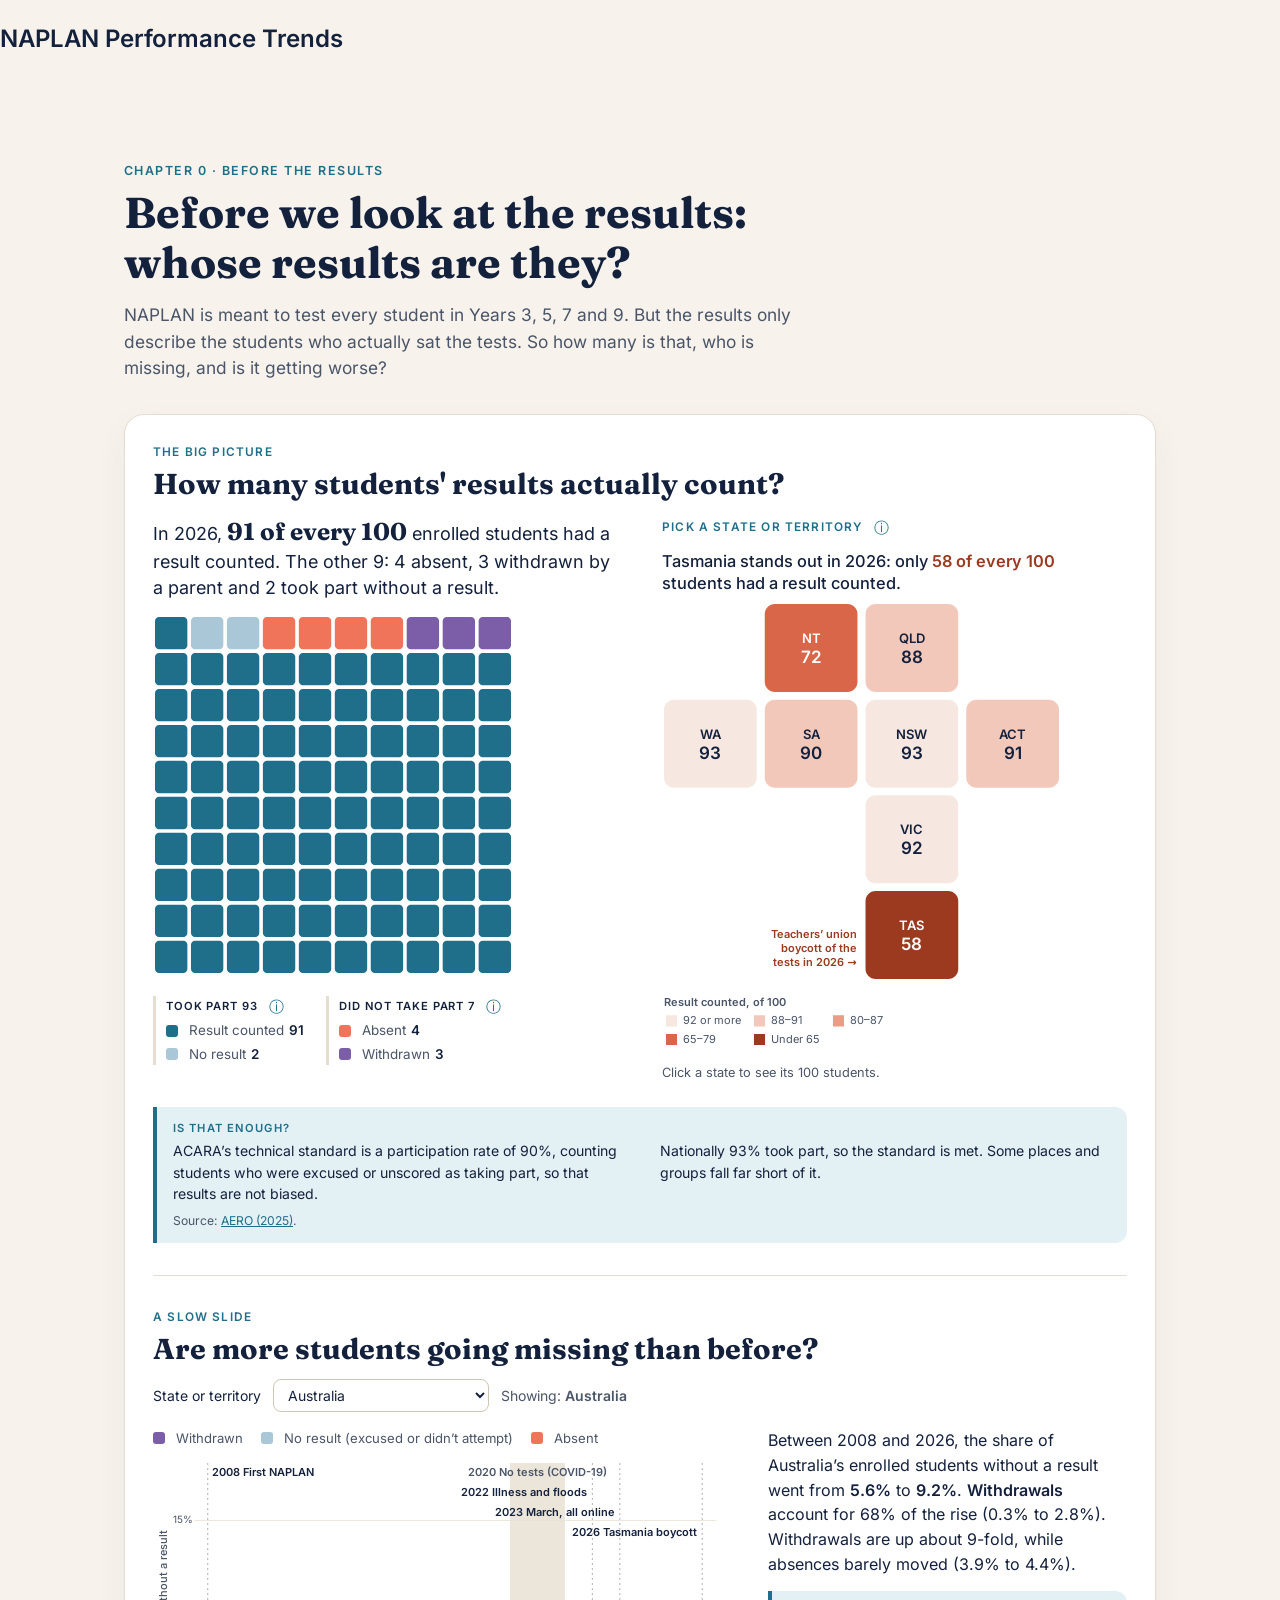
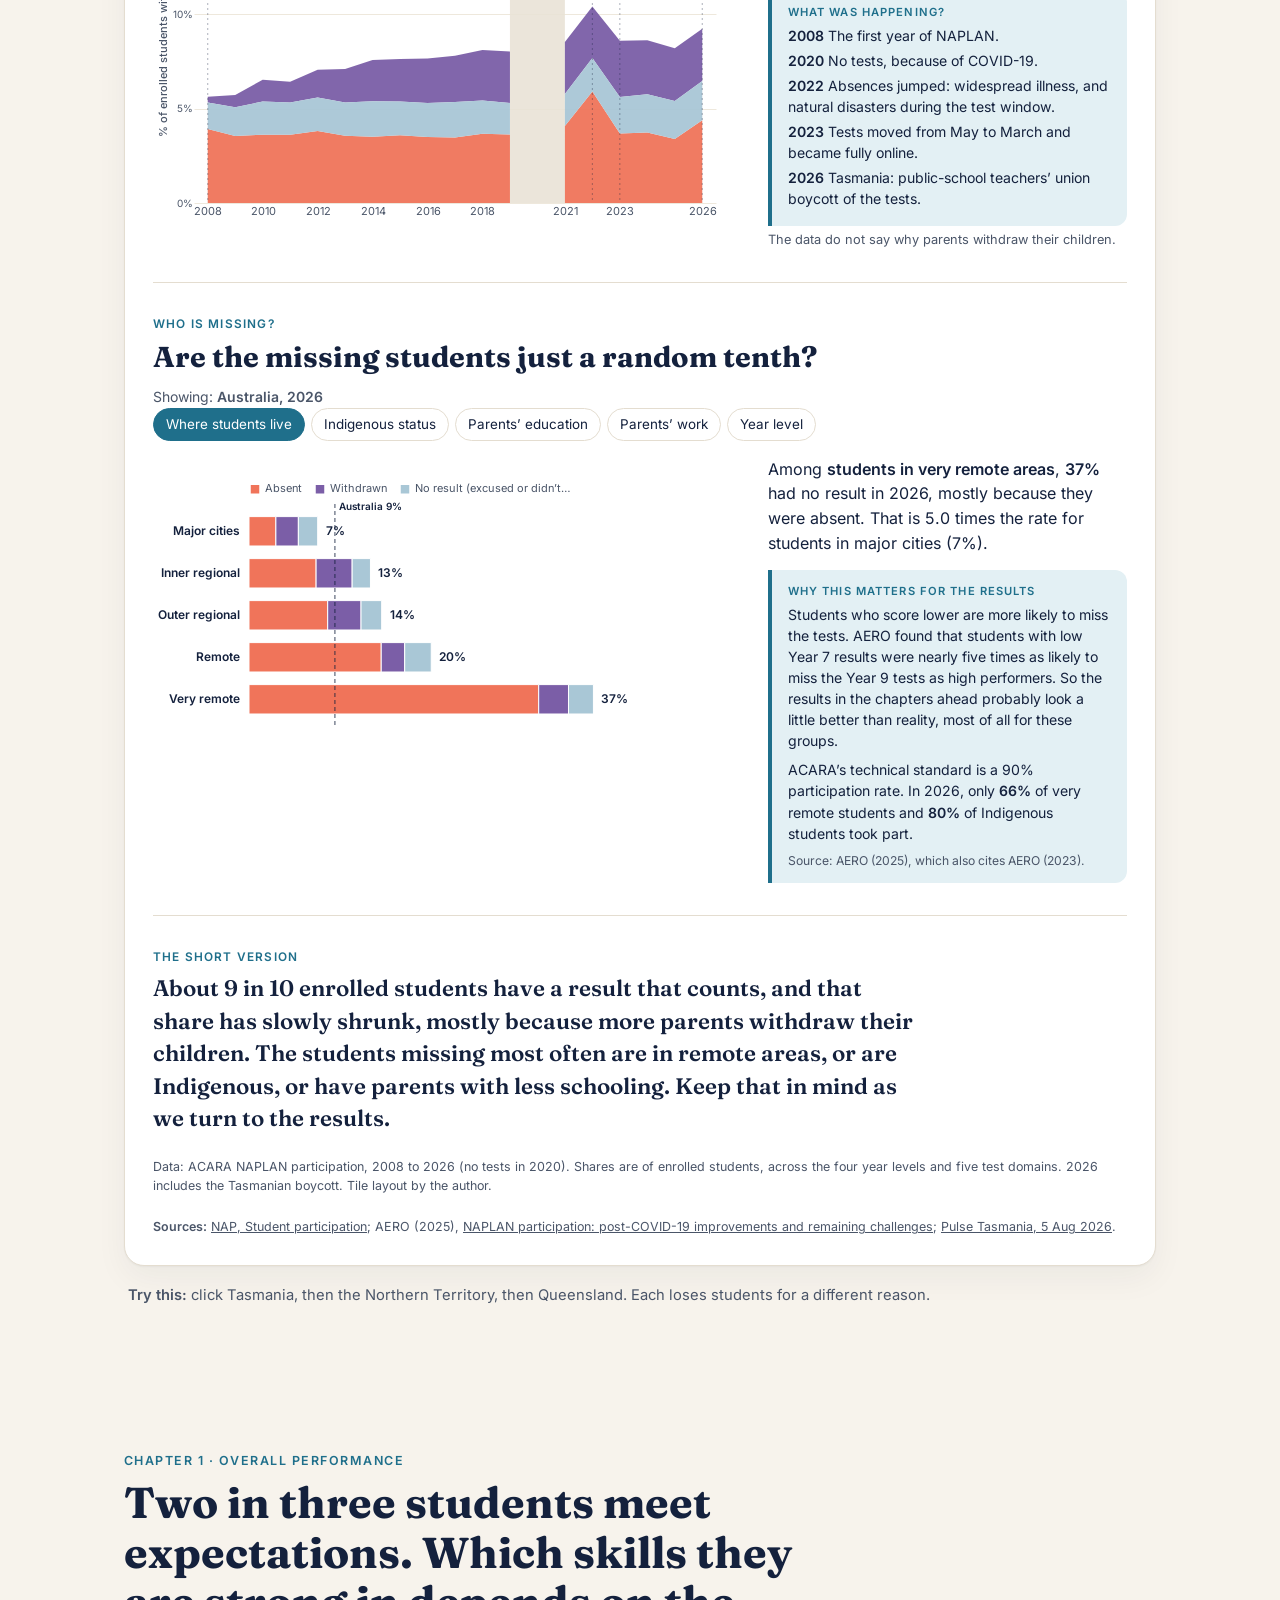
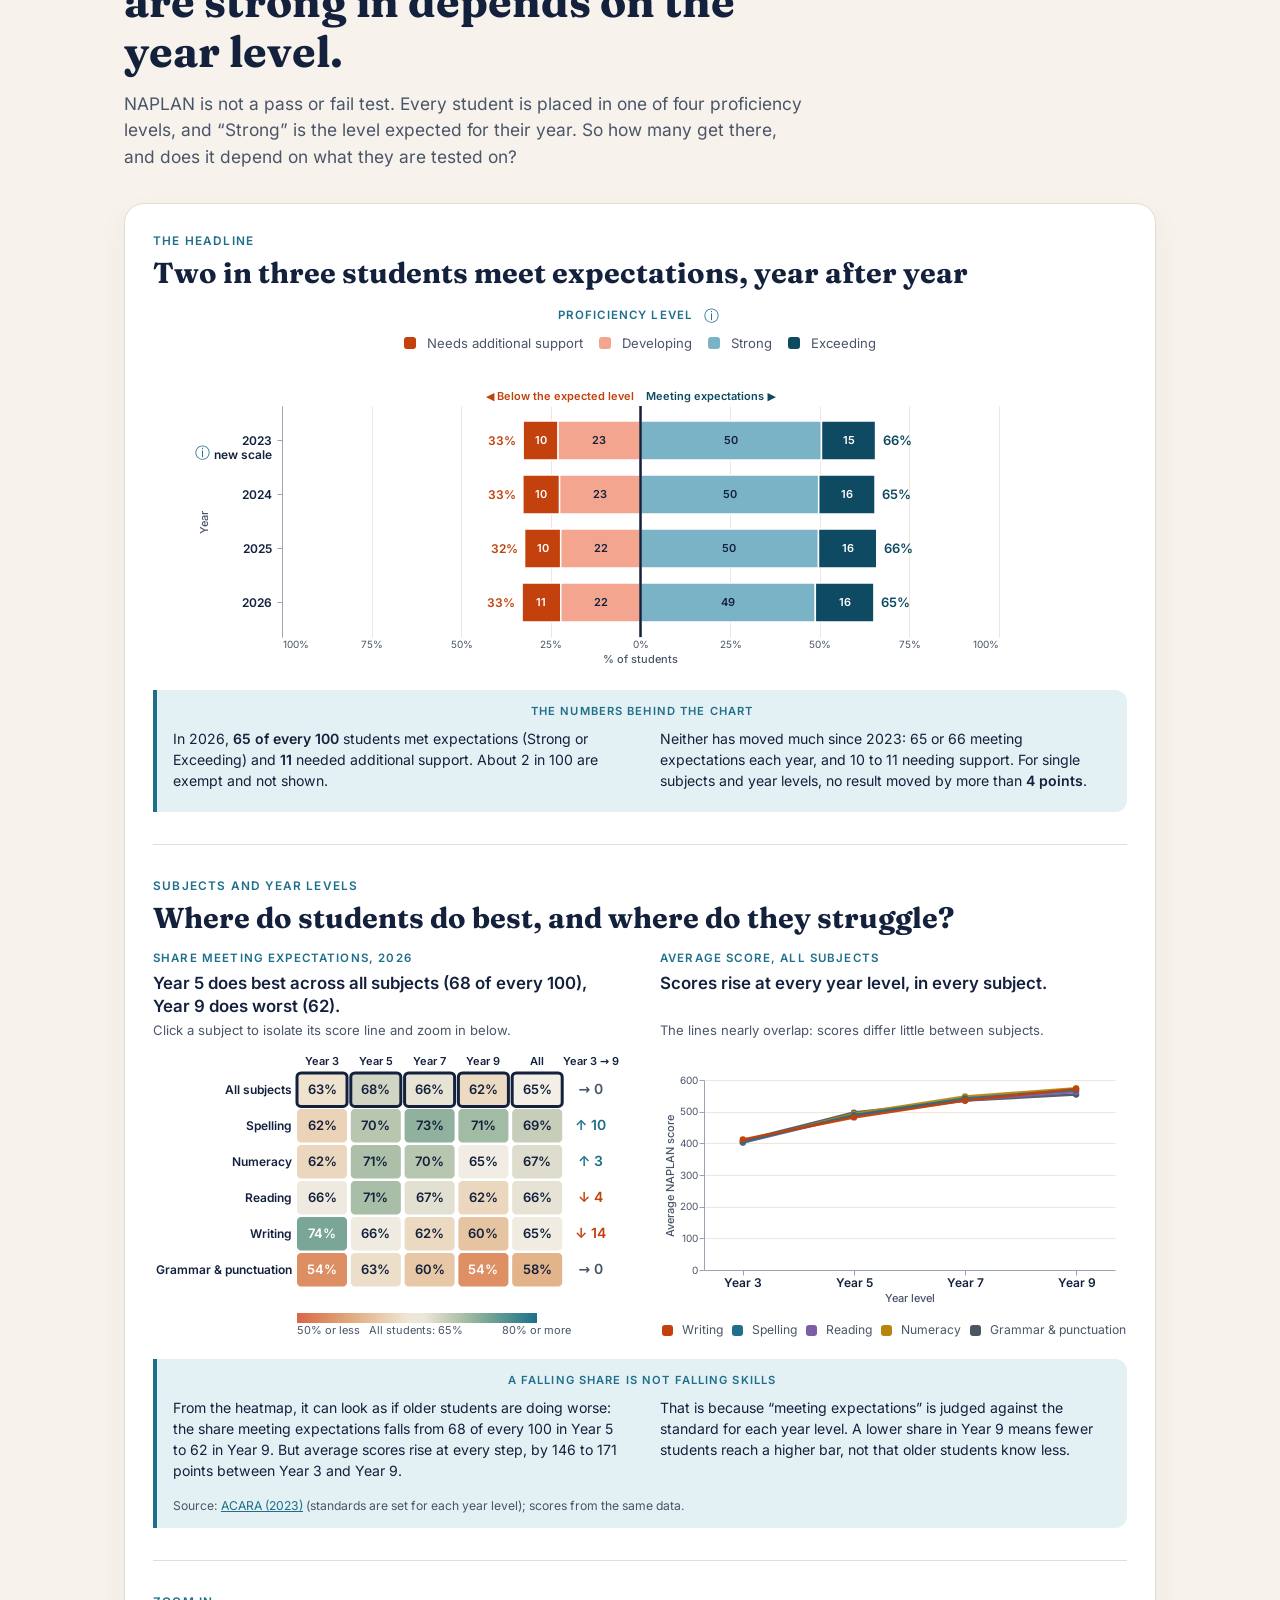
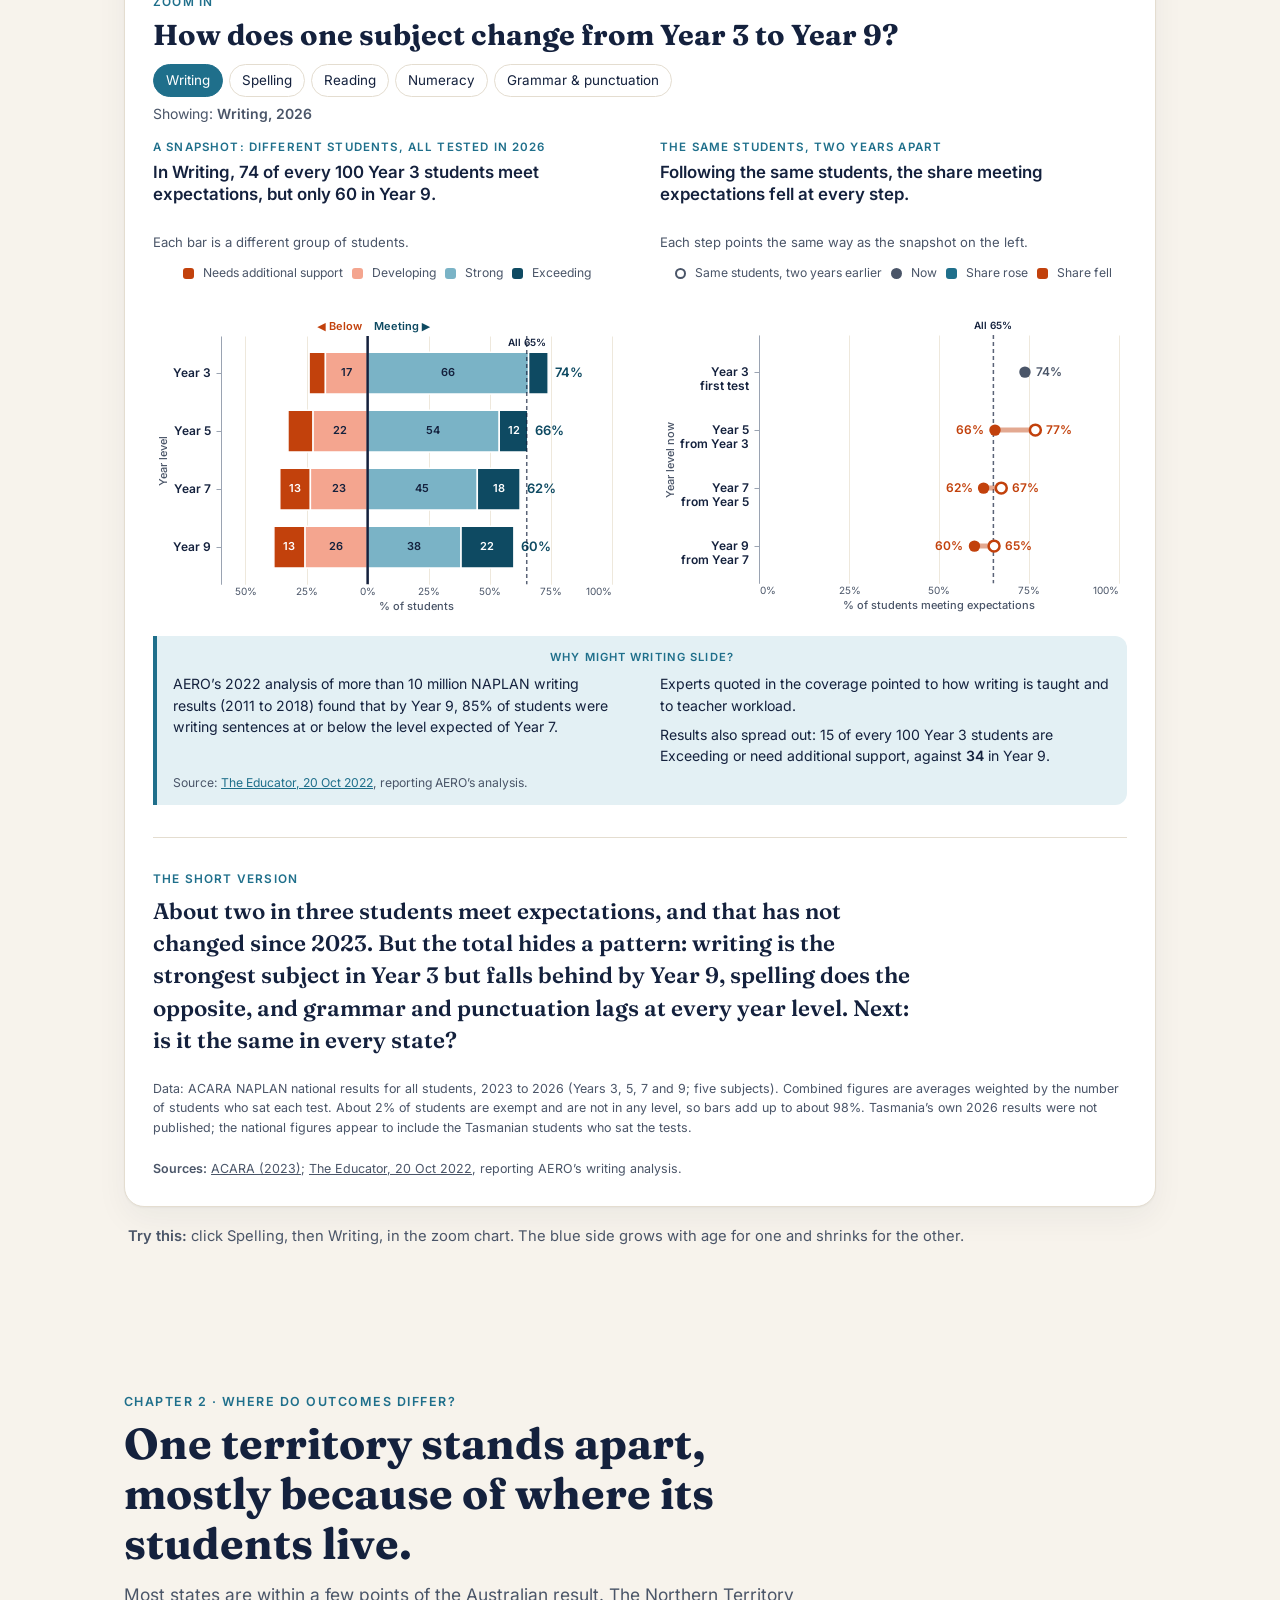
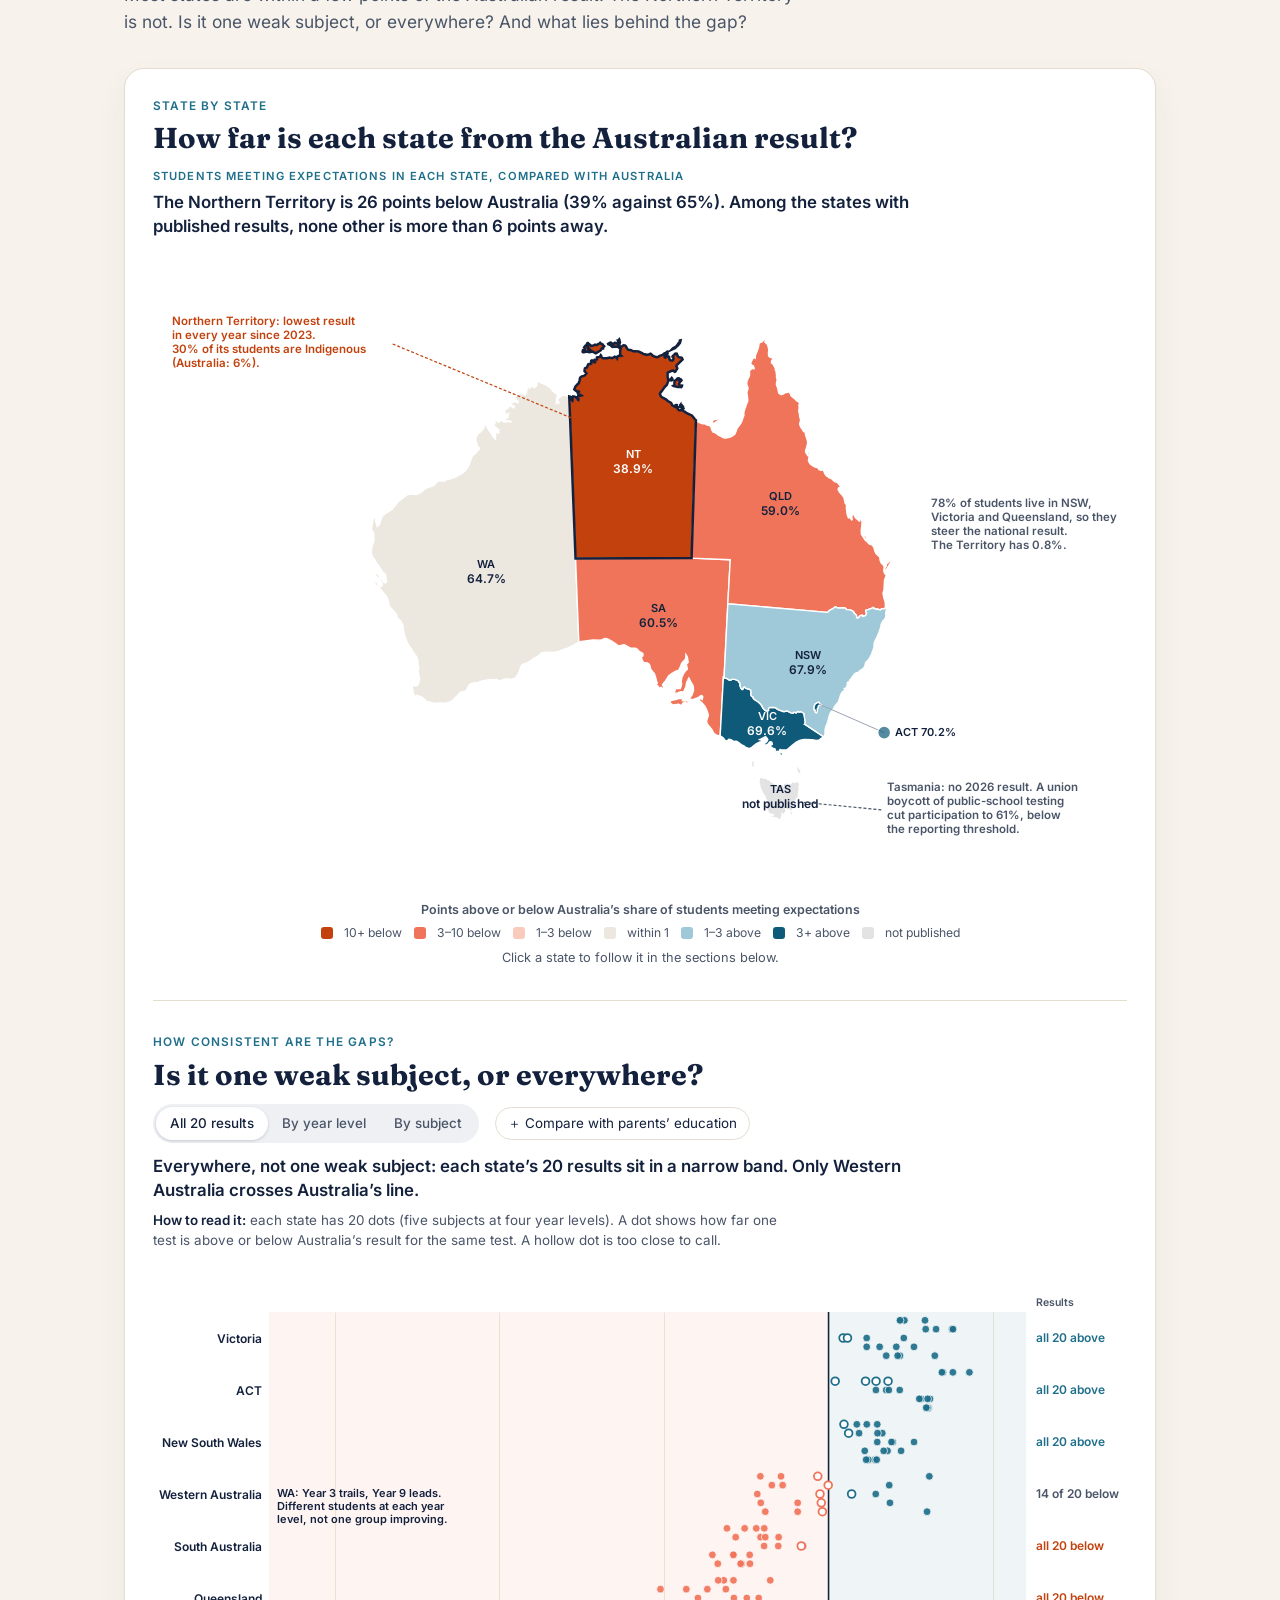
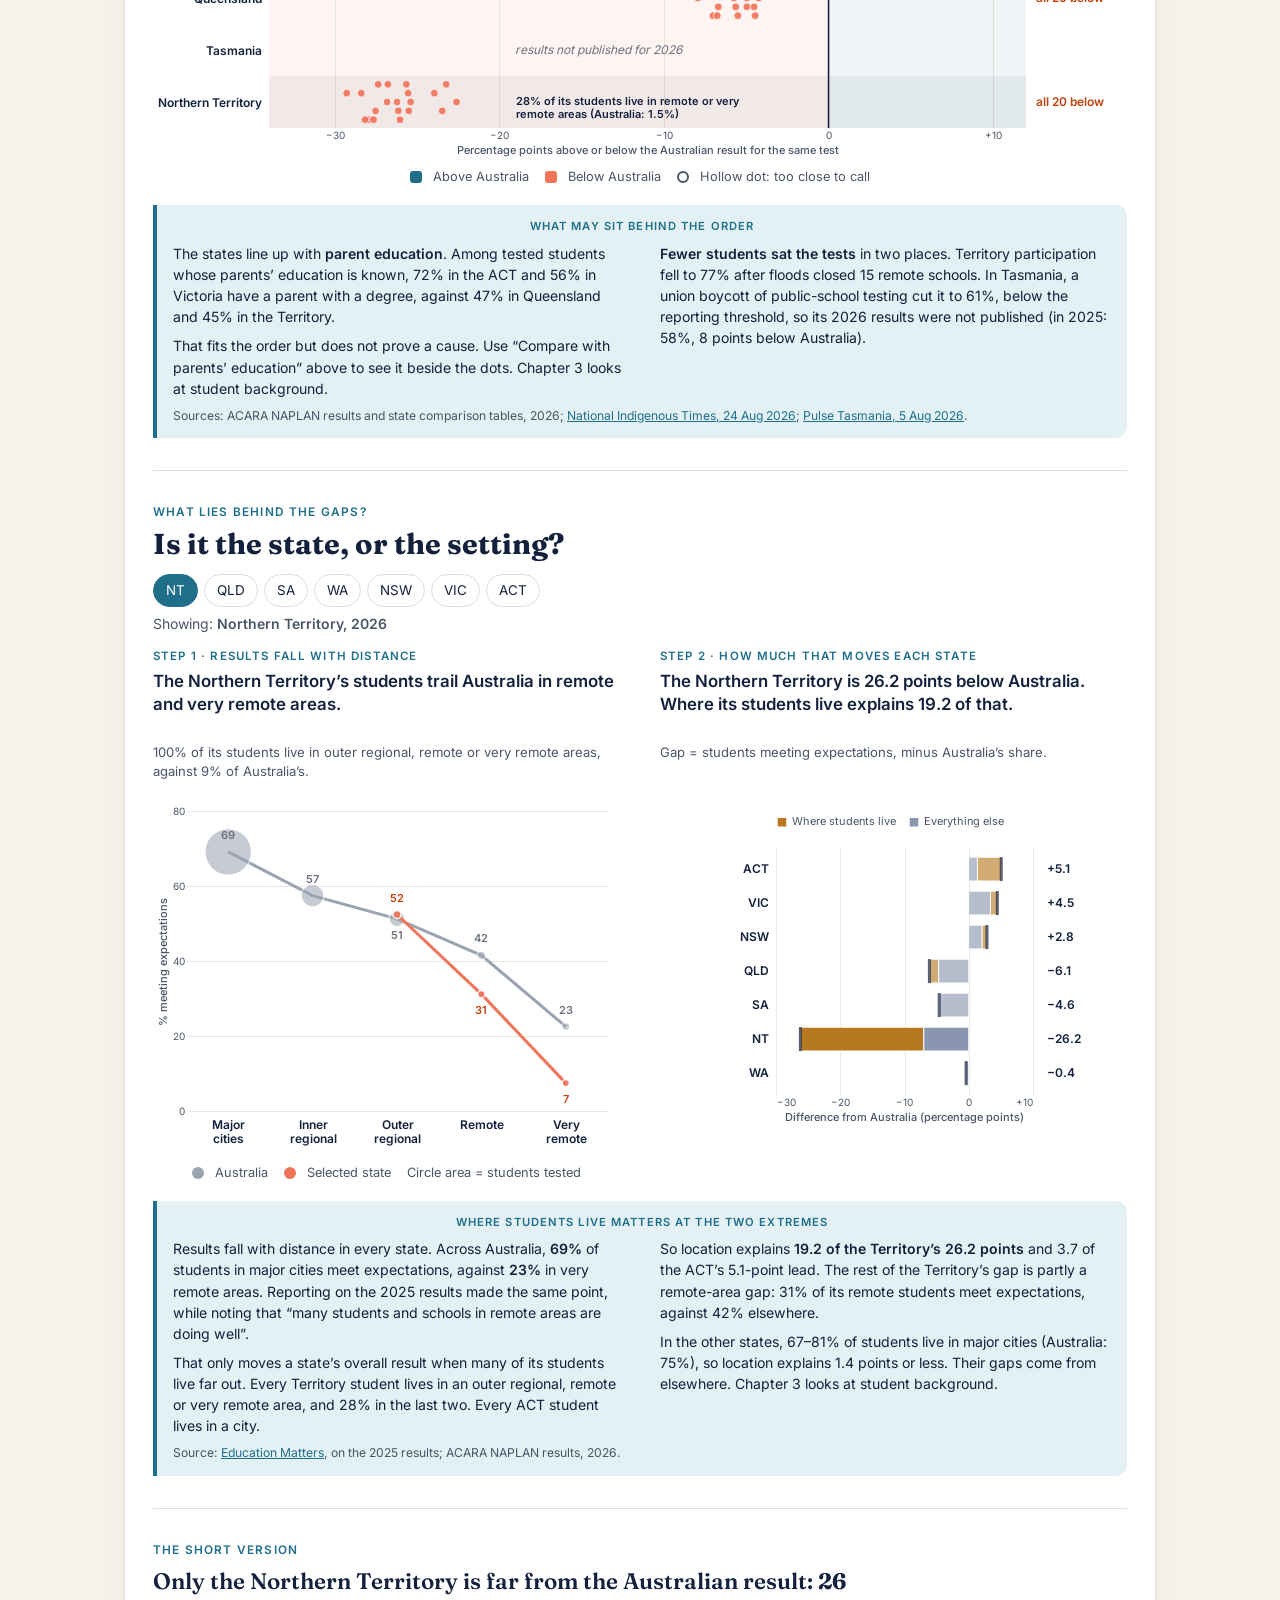
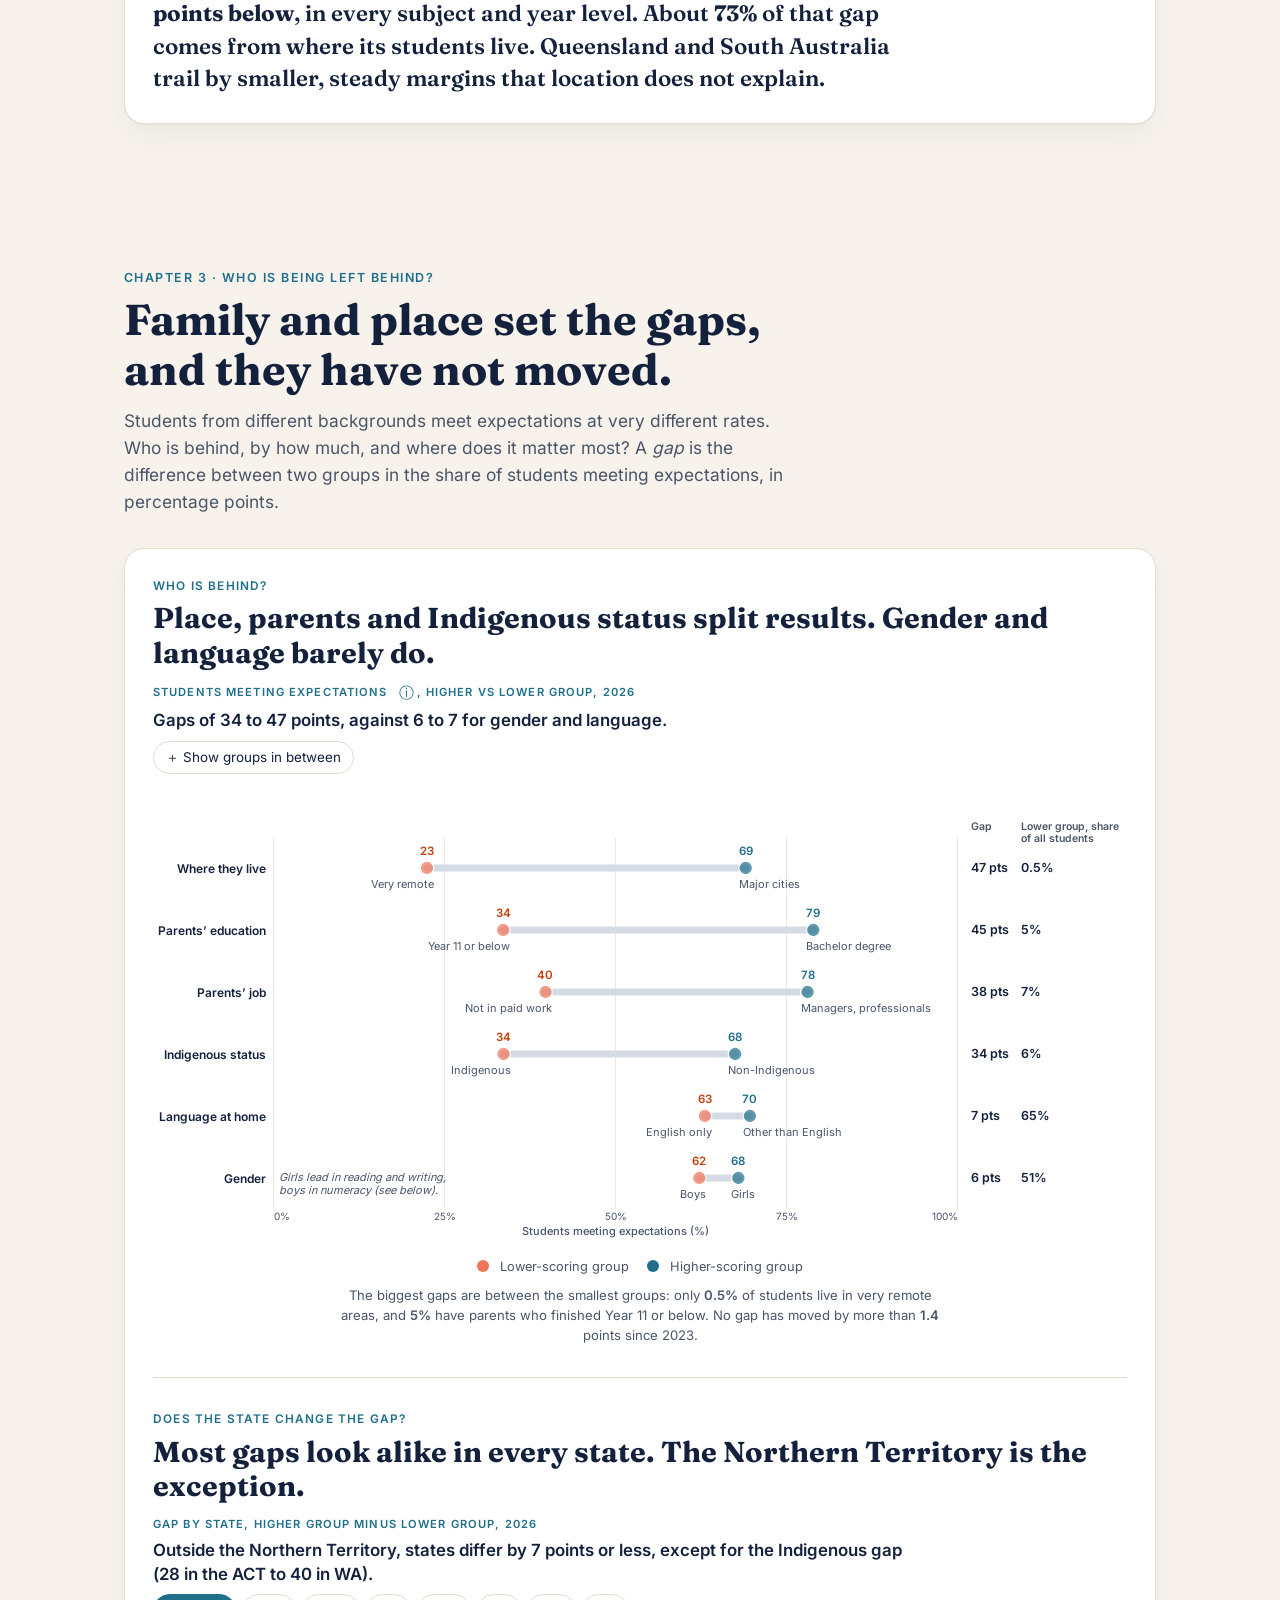
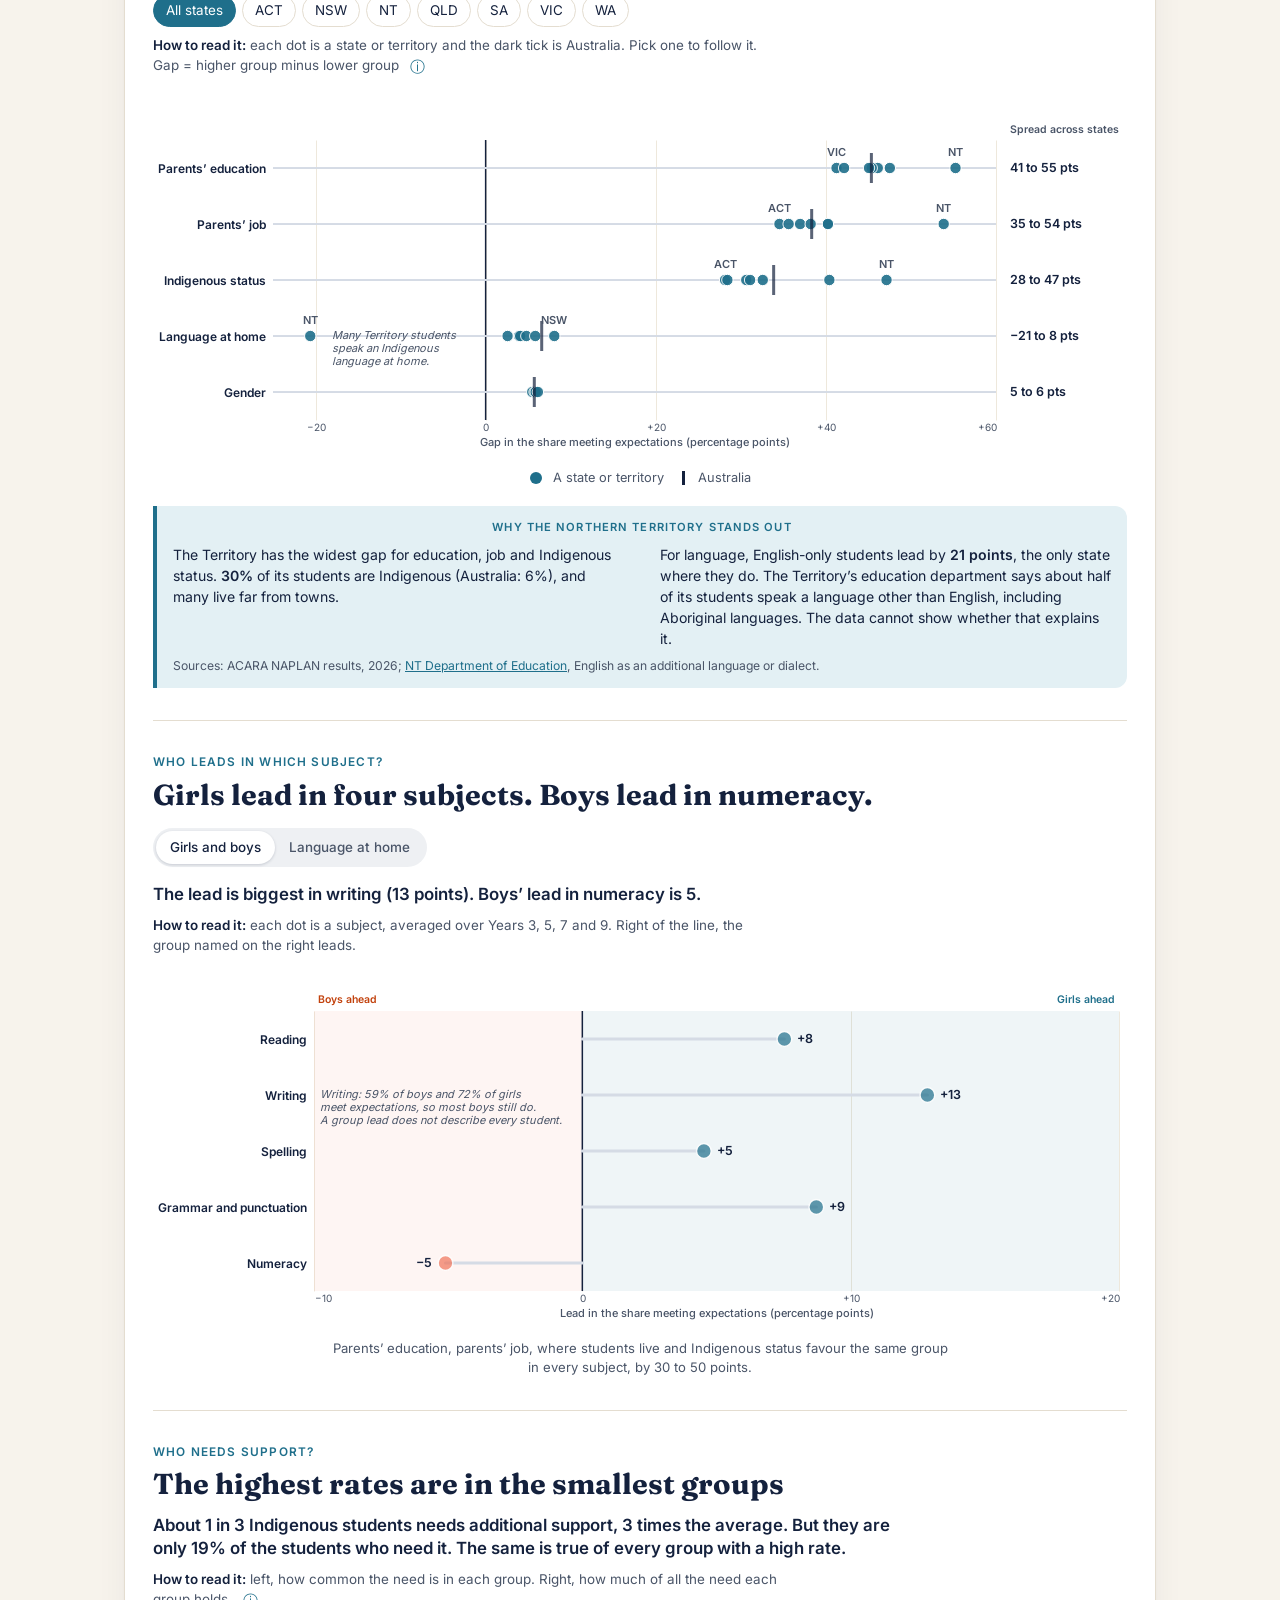
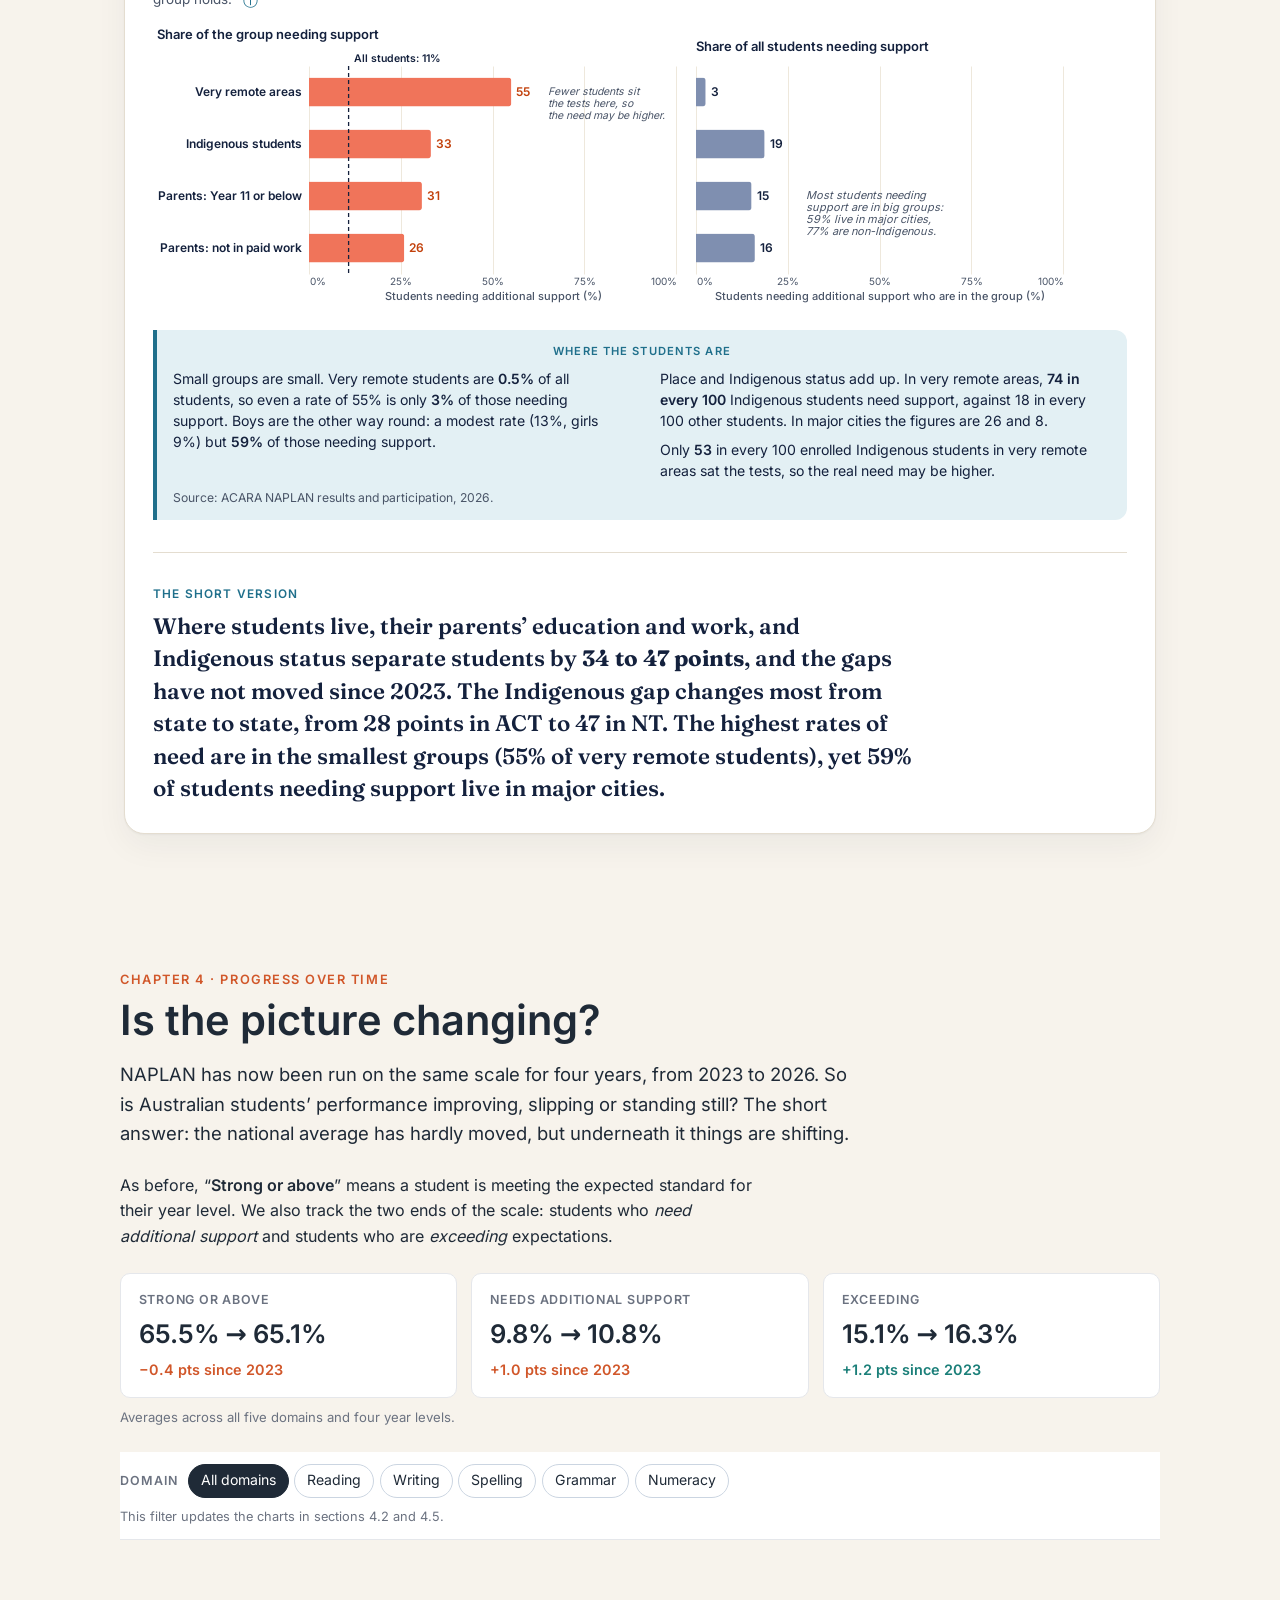
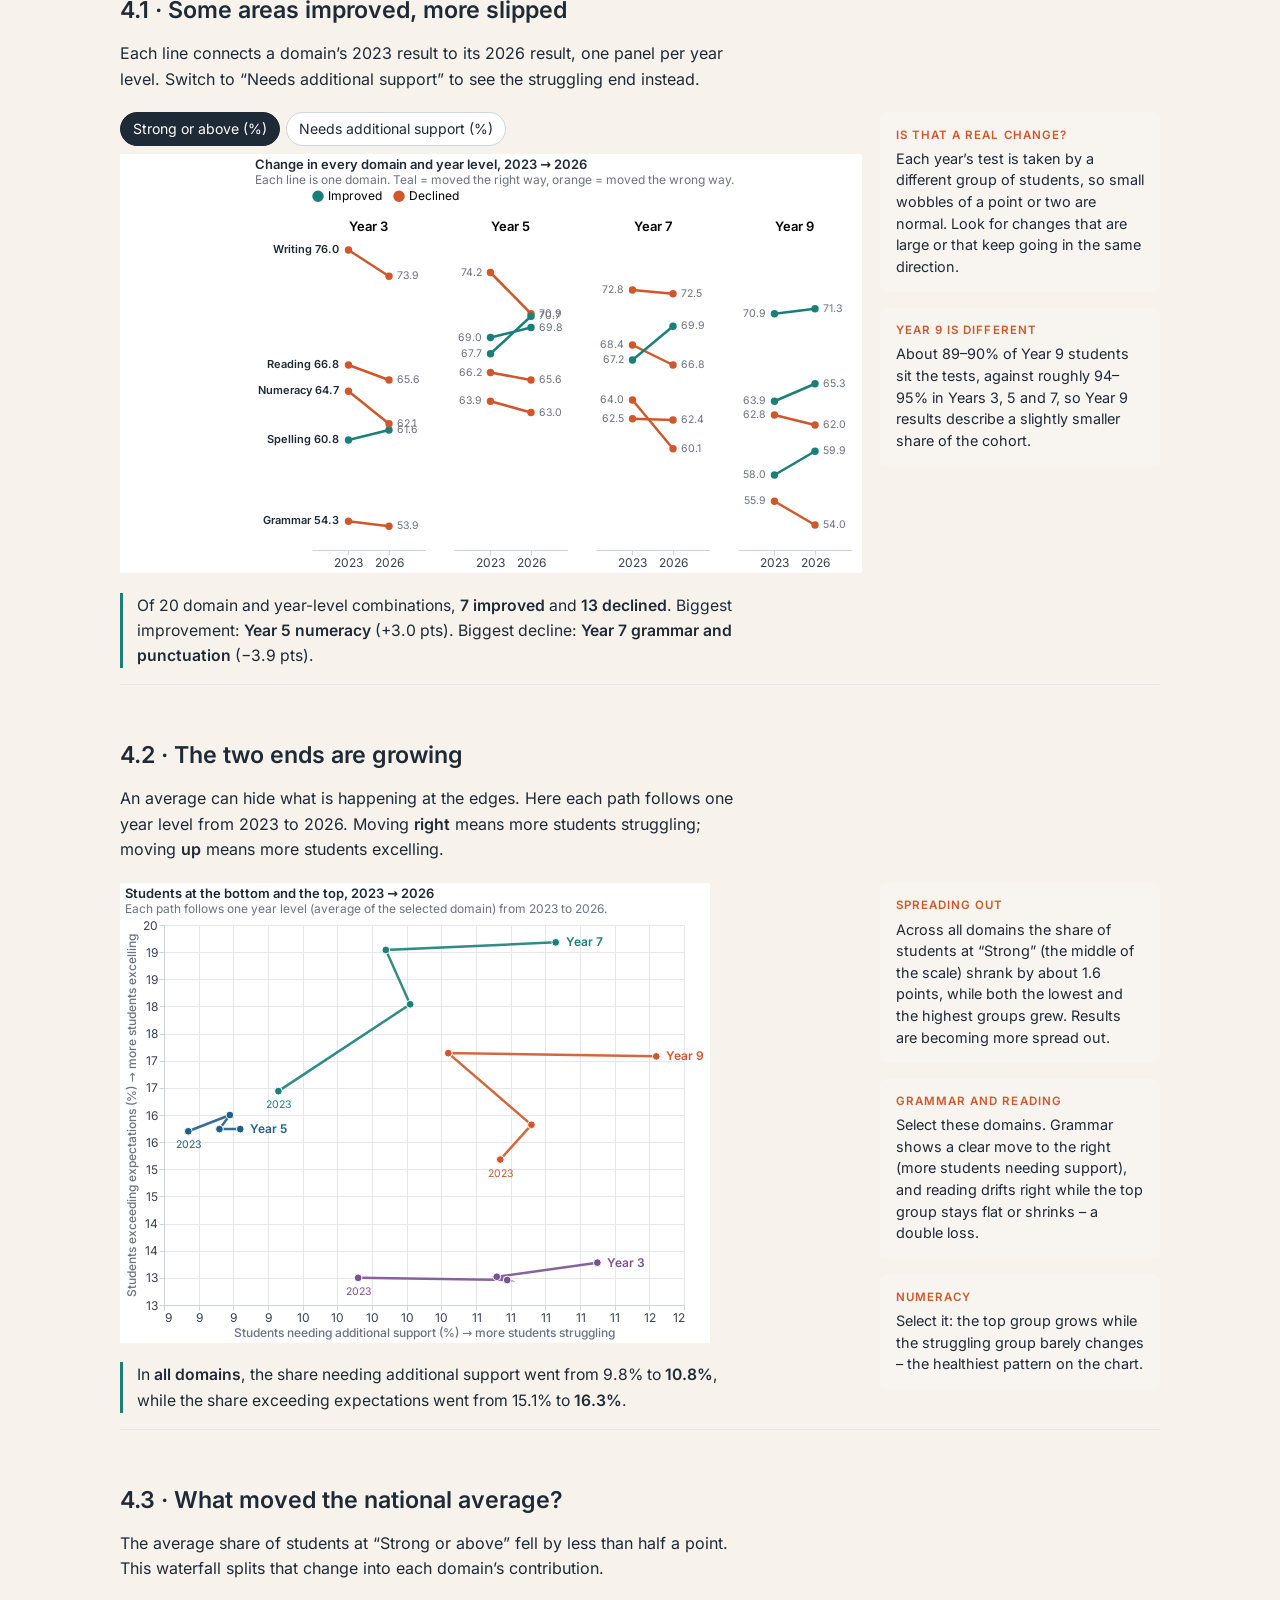
==== index.html @ f6cc7ad6 "Redesign chapter 3" ====
<!DOCTYPE html>
<html lang="en">
<head>
  <meta charset="UTF-8" />
  <meta name="viewport" content="width=device-width, initial-scale=1" />
  <title>NAPLAN Performance Trends · Australia</title>

  <!-- Global styles, then one stylesheet per chapter -->
  <link rel="stylesheet" href="css/fonts.css" />
  <link rel="stylesheet" href="css/global.css" />
  <link rel="stylesheet" href="css/components.css" />
  <link rel="stylesheet" href="chapter-0/css/chapter-0.css" />
  <link rel="stylesheet" href="chapter-1/css/chapter-1.css" />
  <link rel="stylesheet" href="chapter-2/css/chapter-2.css" />
  <link rel="stylesheet" href="chapter-3/css/chapter-3.css" />
  <link rel="stylesheet" href="chapter-4/css/chapter4.css" />
</head>
<body>
  <section id="title" class="title">
    <header class="title chapter-head">
      <h1>NAPLAN Performance Trends</h1>
    </header>
  </section>

  <!-- ============ CHAPTER 0 · BEFORE THE RESULTS ============ -->
  <section id="chapter-0" class="chapter">
    <header class="chapter-head">
      <p class="eyebrow">Chapter 0 · Before the results</p>
      <h2>Before we look at the results: whose results are they?</h2>
      <p class="lede">
        NAPLAN is meant to test every student in Years 3, 5, 7 and 9. But the results only describe the students who actually sat the tests.
        So how many is that, who is missing, and is it getting worse?
      </p>
    </header>

    <div class="card" id="c0-card">

      <!-- Scene A: the big picture + pick a state -->
      <div class="scene">
        <p class="eyebrow-sm">The big picture</p>
        <h3>How many students' results actually count?</h3>
        <div class="c0-grid">
          <div class="c0-left">
            <p class="c0-caption" id="c0-caption"></p>
            <div class="waffle-box"><div id="c0-waffle" role="img" aria-label="Waffle chart: what happened to 100 enrolled students"></div></div>
            <div class="hier" aria-label="Key to the waffle chart">
              <div class="hier-group">
                <span class="hier-title">Took part <b id="h-took"></b> <span class="tip"><button type="button" class="info" aria-expanded="false" aria-controls="tip-took" aria-label="What counts as taking part?">ⓘ</button><span class="tip-pop" role="tooltip" id="tip-took" hidden><b>Took part</b> includes students who got a result counted, plus students who sat the test but have no result: excused (for a significant disability, or newly arrived with limited English) or did not attempt enough to be scored. ACARA counts these students as taking part.</span></span></span>
                <span class="lg"><i class="lg-sq" style="background:#1f6f8b"></i>Result counted <b id="h-assessed"></b></span>
                <span class="lg"><i class="lg-sq" style="background:#a9c7d6"></i>No result <b id="h-nores"></b></span>
              </div>
              <div class="hier-group">
                <span class="hier-title">Did not take part <b id="h-missed"></b> <span class="tip"><button type="button" class="info" aria-expanded="false" aria-controls="tip-missed" aria-label="What does did not take part mean?">ⓘ</button><span class="tip-pop" role="tooltip" id="tip-missed" hidden><b>Absent:</b> not at school for the test. <b>Withdrawn:</b> a parent or carer pulled the student out, for example for religious beliefs or objections to testing.</span></span></span>
                <span class="lg"><i class="lg-sq" style="background:#f0745a"></i>Absent <b id="h-absent"></b></span>
                <span class="lg"><i class="lg-sq" style="background:#7b5ea7"></i>Withdrawn <b id="h-withdrawn"></b></span>
              </div>
            </div>
          </div>

          <div class="c0-right">
            <div class="pick-head">
              <p class="eyebrow-sm">Pick a state or territory <span class="tip"><button type="button" class="info" aria-expanded="false" aria-controls="tip-tiles" aria-label="How to read the tile map">ⓘ</button><span class="tip-pop" role="tooltip" id="tip-tiles" hidden>Each tile is one state or territory, drawn the same size and placed roughly where it sits on the map, so small places are as easy to pick as big ones. The number is how many of every 100 enrolled students had a result counted. Darker = fewer.</span></span></p>
              <button id="c0-reset" class="clear-btn" type="button" hidden>✕ Back to Australia</button>
            </div>
            <p class="map-title" id="c0-tile-title"></p>
            <div class="tile-box"><div id="c0-tiles" role="img" aria-label="Tile map: share of students without a result in each state and territory"></div></div>
            <p class="map-note tile-note">Click a state to see its 100 students.</p>
          </div>
        </div>
        <div class="context wide-note" id="c0-state-note"></div>
      </div>

      <!-- Scene B: over time -->
      <div class="section-divider"></div>
      <div class="scene">
        <div class="scene-head">
          <p class="eyebrow-sm">A slow slide</p>
          <h3>Are more students going missing than before?</h3>
          <div class="state-pick">
            <label for="c0-state-select">State or territory</label>
            <select id="c0-state-select"></select>
            <span class="showing" aria-live="polite">Showing: <strong id="c0-showing">Australia</strong></span>
          </div>
        </div>
        <div class="c0-grid c0-grid-wide">
          <div>
            <div class="div-legend">
              <span class="lg"><i class="lg-sq" style="background:#7b5ea7"></i>Withdrawn</span>
              <span class="lg"><i class="lg-sq" style="background:#a9c7d6"></i>No result (excused or didn’t attempt)</span>
              <span class="lg"><i class="lg-sq" style="background:#f0745a"></i>Absent</span>
              <span class="lg" id="c0-dash-key" hidden><i class="lg-dash"></i>Australia</span>
            </div>
            <div class="chart-wrap"><div id="c0-trend" role="img" aria-label="Stacked area chart of the share of students without a result, by reason, 2008 to 2026"></div></div>
          </div>
          <div>
            <p class="map-insight" id="c0-trend-insight"></p>
            <div class="context"><span class="ctx-label">What was happening?</span>
              <ul class="events">
                <li><b>2008</b> The first year of NAPLAN.</li>
                <li><b>2020</b> No tests, because of COVID-19.</li>
                <li><b>2022</b> Absences jumped: widespread illness, and natural disasters during the test window.</li>
                <li><b>2023</b> Tests moved from May to March and became fully online.</li>
                <li><b>2026</b> Tasmania: public-school teachers’ union boycott of the tests.</li>
              </ul></div>
            <p class="map-note">The data do not say why parents withdraw their children.</p>
          </div>
        </div>
      </div>

      <!-- Scene C: who is missing -->
      <div class="section-divider"></div>
      <div class="scene">
        <div class="scene-head">
          <p class="eyebrow-sm">Who is missing?</p>
          <h3>Are the missing students just a random tenth?</h3>
          <p class="showing">Showing: <strong>Australia, 2026</strong></p>
          <div class="chips" id="c0-attr-chips" role="group" aria-label="Choose how to group students"></div>
        </div>
        <div class="c0-grid c0-grid-wide">
          <div class="chart-wrap"><div id="c0-groups" role="img" aria-label="Bars of the share of students without a result, by group"></div></div>
          <div>
            <p class="map-insight" id="c0-groups-insight"></p>
            <div class="context"><span class="ctx-label">Why this matters for the results</span>
              <p>Students who score lower are more likely to miss the tests. AERO found that students with low Year 7 results were nearly five times as likely to miss the Year 9 tests as high performers. So the results in the chapters ahead probably look a little better than reality, most of all for these groups.</p>
              <p id="c0-std"></p>
              <span class="ctx-source">Source: AERO (2025), which also cites AERO (2023).</span></div>
          </div>
        </div>
      </div>

      <div class="section-divider"></div>
      <div class="takeaway">
        <p class="eyebrow-sm">The short version</p>
        <p>About 9 in 10 enrolled students have a result that counts, and that share has slowly shrunk, mostly because more parents withdraw their children. The students missing most often are in remote areas, or are Indigenous, or have parents with less schooling. Keep that in mind as we turn to the results.</p>
      </div>
      <p class="footnote">Data: ACARA NAPLAN participation, 2008 to 2026 (no tests in 2020). Shares are of enrolled students, across the four year levels and five test domains. 2026 includes the Tasmanian boycott. Tile layout by the author.</p>
      <p class="footnote sources"><b>Sources:</b> <a href="https://nap.edu.au/naplan/for-schools/student-participation">NAP, Student participation</a>; AERO (2025), <a href="https://www.edresearch.edu.au/research/analytical-insights-papers/naplan-participation-post-covid-19-improvements-and-remaining-challenges">NAPLAN participation: post-COVID-19 improvements and remaining challenges</a>; <a href="https://pulsetasmania.com.au/news/tasmania-has-no-naplan-results-after-unions-test-boycott/">Pulse Tasmania, 5 Aug 2026</a>.</p>
    </div>

    <p class="hint"><strong>Try this:</strong> click Tasmania, then the Northern Territory, then Queensland. Each loses students for a different reason.</p>
  </section>

  <!-- ============ CHAPTER 1 · OVERALL PERFORMANCE ============ -->
  <section id="chapter-1" class="chapter">
    <header class="chapter-head">
      <p class="eyebrow">Chapter 1 · Overall performance</p>
      <h2>Two in three students meet expectations. Which skills they are strong in depends on the year level.</h2>
      <p class="lede">
        NAPLAN is not a pass or fail test. Every student is placed in one of four proficiency levels, and “Strong” is the level expected for their year.
        So how many get there, and does it depend on what they are tested on?
      </p>
    </header>

    <div class="card" id="c1-card">

      <!-- Scene A: the headline -->
      <div class="scene">
        <div class="scene-head">
          <p class="eyebrow-sm">The headline</p>
          <h3>Two in three students meet expectations, year after year</h3>
        </div>
        <div class="c1-legend-block" role="group" aria-label="Proficiency levels">
          <p class="c1-legend-title">Proficiency level <span class="tip"><button type="button" class="info" aria-expanded="false" aria-controls="tip-levels" aria-label="What do the four levels mean?">ⓘ</button><span class="tip-pop" role="tooltip" id="tip-levels" hidden><b>Needs additional support:</b> at risk of not making enough progress without extra help. <b>Developing:</b> working towards the expected level. <b>Strong:</b> meeting the expected level for the year. <b>Exceeding:</b> above the expected level.</span></span></p>
          <div class="div-legend c1-legend"><span class="lg"><i class="lg-sq" style="background:#c2410c"></i>Needs additional support</span><span class="lg"><i class="lg-sq" style="background:#f4a58f"></i>Developing</span><span class="lg"><i class="lg-sq" style="background:#7ab3c6"></i>Strong</span><span class="lg"><i class="lg-sq" style="background:#0e4a62"></i>Exceeding</span></div>
        </div>
        <div class="chart-wrap c1-rel"><div id="c1-hero" role="img" aria-label="Diverging bar chart of the four proficiency levels for all students, 2023 to 2026"></div>
          <span class="tip c1-newscale" id="c1-newscale"><button type="button" class="info" aria-expanded="false" aria-controls="tip-2023" aria-label="Why does the chart start in 2023?">ⓘ</button><span class="tip-pop" role="tooltip" id="tip-2023" hidden><b>Why 2023?</b> NAPLAN introduced the four proficiency levels in 2023, with standards set by panels of expert teachers. Results from 2023 on are not directly comparable with 2008 to 2022, because the scale was reset. <a href="https://www.acara.edu.au/docs/default-source/media-releases/naplan-proficiency-standards-media-release-2023-02-10.pdf">ACARA (2023)</a></span></span></div>
        <div class="context wide-note" id="c1-numbers"></div>
      </div>

      <!-- Scene B: subjects x year levels -->
      <div class="section-divider"></div>
      <div class="scene">
        <div class="scene-head">
          <p class="eyebrow-sm">Subjects and year levels</p>
          <h3>Where do students do best, and where do they struggle?</h3>
        </div>
        <div class="c1-panels">
          <div class="c1-panel">
            <p class="c1-panel-title">Share meeting expectations, <span id="c1-year-b">2026</span></p>
            <p class="c1-panel-takeaway" id="c1-heat-title"></p>
            <p class="c1-panel-hint">Click a subject to isolate its score line and zoom in below.</p>
            <div class="chart-wrap"><div id="c1-heat" role="img" aria-label="Heatmap of the share of students meeting expectations for each subject and year level"></div></div>
          </div>
          <div class="c1-panel">
            <p class="c1-panel-title">Average score, <span id="c1-scores-label">all subjects</span></p>
            <p class="c1-panel-takeaway" id="c1-scores-title"></p>
            <p class="c1-panel-hint" id="c1-scores-hint"></p>
            <div class="chart-wrap"><div id="c1-scores" role="img" aria-label="Line chart of the average score at Years 3, 5, 7 and 9, one line per subject"></div></div>
            <div class="div-legend c1-legend c1-legend-bottom" id="c1-scores-legend" aria-label="Subjects"><span class="lg"><i class="lg-sq" style="background:#c2410c"></i>Writing</span><span class="lg"><i class="lg-sq" style="background:#1f6f8b"></i>Spelling</span><span class="lg"><i class="lg-sq" style="background:#7b5ea7"></i>Reading</span><span class="lg"><i class="lg-sq" style="background:#b8860b"></i>Numeracy</span><span class="lg"><i class="lg-sq" style="background:#4b5563"></i>Grammar &amp; punctuation</span></div>
          </div>
        </div>
        <div class="context wide-note" id="c1-scale-note"></div>
      </div>

      <!-- Scene C: zoom -->
      <div class="section-divider"></div>
      <div class="scene">
        <div class="scene-head">
          <p class="eyebrow-sm">Zoom in</p>
          <h3>How does one subject change from Year 3 to Year 9?</h3>
          <div class="chips" id="c1-chips" role="group" aria-label="Choose a subject"></div>
          <p class="showing">Showing: <strong id="c1-showing"></strong></p>
        </div>
        <div class="c1-panels c1-panels-zoom">
          <div>
            <p class="c1-panel-title">A snapshot: different students, all tested in <span id="c1-year-a">2026</span></p>
            <p class="c1-panel-takeaway" id="c1-zoom-insight"></p>
            <p class="c1-panel-hint">Each bar is a different group of students.</p>
            <div class="div-legend c1-legend c1-legend-bottom c1-legend-top" aria-label="Proficiency levels"><span class="lg"><i class="lg-sq" style="background:#c2410c"></i>Needs additional support</span><span class="lg"><i class="lg-sq" style="background:#f4a58f"></i>Developing</span><span class="lg"><i class="lg-sq" style="background:#7ab3c6"></i>Strong</span><span class="lg"><i class="lg-sq" style="background:#0e4a62"></i>Exceeding</span></div>
            <div class="chart-wrap"><div id="c1-zoom" role="img" aria-label="Diverging bar chart of the four proficiency levels for the chosen subject at Years 3, 5, 7 and 9"></div></div>
          </div>
          <div>
            <p class="c1-panel-title">The same students, two years apart</p>
            <p class="c1-panel-takeaway" id="c1-cohort-title"></p>
            <p class="c1-panel-hint" id="c1-cohort-hint"></p>
            <div class="div-legend c1-legend c1-legend-bottom c1-legend-top" aria-label="How to read the dots"><span class="lg"><i class="lg-dot lg-hollow"></i>Same students, two years earlier</span><span class="lg"><i class="lg-dot"></i>Now</span><span class="lg"><i class="lg-sq" style="background:#1f6f8b"></i>Share rose</span><span class="lg"><i class="lg-sq" style="background:#c2410c"></i>Share fell</span></div>
            <div class="chart-wrap"><div id="c1-cohort" role="img" aria-label="Dumbbell chart: share meeting expectations for the same students two years earlier and now, at Years 5, 7 and 9"></div></div>
          </div>
        </div>
        <div class="context wide-note" id="c1-zoom-note"></div>
      </div>

      <div class="section-divider"></div>
      <div class="takeaway">
        <p class="eyebrow-sm">The short version</p>
        <p>About two in three students meet expectations, and that has not changed since 2023. But the total hides a pattern: writing is the strongest subject in Year 3 but falls behind by Year 9, spelling does the opposite, and grammar and punctuation lags at every year level. Next: is it the same in every state?</p>
      </div>
      <p class="footnote">Data: ACARA NAPLAN national results for all students, 2023 to 2026 (Years 3, 5, 7 and 9; five subjects). Combined figures are averages weighted by the number of students who sat each test. About 2% of students are exempt and are not in any level, so bars add up to about 98%. Tasmania’s own 2026 results were not published; the national figures appear to include the Tasmanian students who sat the tests.</p>
      <p class="footnote sources"><b>Sources:</b> <a href="https://www.acara.edu.au/docs/default-source/media-releases/naplan-proficiency-standards-media-release-2023-02-10.pdf">ACARA (2023)</a>; <a href="https://www.theeducatoronline.com/k12/news/tackling-the-writing-slump-in-australias-schools/281237">The Educator, 20 Oct 2022</a>, reporting AERO’s writing analysis.</p>
    </div>

    <p class="hint"><strong>Try this:</strong> click Spelling, then Writing, in the zoom chart. The blue side grows with age for one and shrinks for the other.</p>
  </section>

  <!-- ============ CHAPTER 2 · GEOGRAPHIC DIFFERENCES ============ -->
  <section id="chapter-2" class="chapter">
    <header class="chapter-head">
      <p class="eyebrow">Chapter 2 · Where do outcomes differ?</p>
      <h2>One territory stands apart, mostly because of where its students live.</h2>
      <p class="lede">
        Most states are within a few points of the Australian result. The Northern Territory is not.
        Is it one weak subject, or everywhere? And what lies behind the gap?
      </p>
    </header>

    <div class="card" id="c2-card">

      <!-- Scene 1: choropleth map, full width with notes drawn on the map -->
      <div class="scene">
        <div class="scene-head">
          <p class="eyebrow-sm">State by state</p>
          <h3>How far is each state from the Australian result?</h3>
          <p class="c2-cap">Students meeting expectations in each state, compared with Australia</p>
          <p class="scene-lede" id="c2-map-insight"></p>
        </div>
        <div class="map2-box"><div id="c2-map" role="img" aria-label="Map of Australia coloured by how far each state's share of students meeting expectations is from the Australian result"></div></div>
        <p class="c2-legend-title">Points above or below Australia’s share of students meeting expectations</p>
        <div class="c2-legend c2-map-legend" aria-label="Map colours"><span class="lg"><i class="lg-sq" style="background:#c2410c"></i>10+ below</span><span class="lg"><i class="lg-sq" style="background:#f0745a"></i>3–10 below</span><span class="lg"><i class="lg-sq" style="background:#f8cbbd"></i>1–3 below</span><span class="lg"><i class="lg-sq" style="background:#ece8df"></i>within 1</span><span class="lg"><i class="lg-sq" style="background:#9fc9d8"></i>1–3 above</span><span class="lg"><i class="lg-sq" style="background:#0e5a78"></i>3+ above</span><span class="lg"><i class="lg-sq" style="background:#e3e3e3"></i>not published</span></div>
        <p class="c2-click-hint">Click a state to follow it in the sections below.</p>
      </div>

      <!-- Scene 2: dot strip with tabs -->
      <div class="section-divider"></div>
      <div class="scene">
        <div class="scene-head">
          <p class="eyebrow-sm">How consistent are the gaps?</p>
          <h3>Is it one weak subject, or everywhere?</h3>
          <div class="c2-controls">
            <div class="seg" id="c2-view" role="group" aria-label="What the dots are coloured by">
              <button type="button" data-mode="all">All 20 results</button>
              <button type="button" data-mode="level">By year level</button>
              <button type="button" data-mode="subject">By subject</button>
            </div>
            <button type="button" class="chip c2-toggle" id="c2-parents-toggle" aria-pressed="false">＋ Compare with parents’ education</button>
          </div>
          <p class="scene-lede" id="c2-heat-title"></p>
          <p class="c2-guide"><strong>How to read it:</strong> each state has 20 dots (five subjects at four year levels). A dot shows how far one test is above or below Australia’s result for the same test. A hollow dot is too close to call.</p>
        </div>
        <div class="c2-strip-grid" id="c2-strip-grid">
          <div class="chart-wrap"><div id="c2-strip" role="img" aria-label="Dot strip plot of each state's results compared with Australia"></div></div>
          <div class="chart-wrap c2-bars-wrap" id="c2-bars-wrap" hidden><div id="c2-bars" role="img" aria-label="Bar chart of the share of students with a parent who has a degree, by state"></div></div>
        </div>
        <div class="c2-legend" id="c2-strip-legend" aria-label="What the dots mean"></div>
        <div class="context wide-note" id="c2-heat-note"></div>
      </div>

      <!-- Scene 3: why? -->
      <div class="section-divider"></div>
      <div class="scene" id="c2-why">
        <div class="scene-head">
          <p class="eyebrow-sm">What lies behind the gaps?</p>
          <h3>Is it the state, or the setting?</h3>
          <div class="chips" id="c2-state-chips" role="group" aria-label="Choose a state or territory"></div>
          <p class="showing">Showing: <strong id="c2-showing"></strong></p>
        </div>
        <div class="c2-panels">
          <div>
            <p class="c2-panel-title" id="c2-ladder-label">Step 1 · Results fall with distance</p>
            <p class="c2-panel-takeaway" id="c2-ladder-title"></p>
            <p class="c2-panel-hint" id="c2-ladder-hint"></p>
            <div class="chart-wrap"><div id="c2-ladder" role="img" aria-label="Share of students meeting expectations by type of area, Australia and the selected state"></div></div>
            <div class="ladder-legend"><span class="lg"><i class="lg-sq" style="background:#9aa3b2"></i>Australia</span>
              <span class="lg"><i class="lg-sq" style="background:#f0745a"></i>Selected state</span>
              <span class="lg">Circle area = students tested</span></div>
          </div>
          <div>
            <p class="c2-panel-title">Step 2 · How much that moves each state</p>
            <p class="c2-panel-takeaway" id="c2-breakdown-insight"></p>
            <p class="c2-panel-hint">Gap = students meeting expectations, minus Australia’s share.</p>
            <div class="chart-wrap"><div id="c2-breakdown" role="img" aria-label="Breakdown of each state's gap from Australia into where its students live and everything else"></div></div>
          </div>
        </div>
        <div class="context wide-note" id="c2-why-note"></div>
      </div>

      <div class="section-divider"></div>
      <div class="takeaway">
        <p class="eyebrow-sm">The short version</p>
        <p id="c2-short"></p>
      </div>
    </div>
  </section>

  <!-- ============ CHAPTER 3 · WHO IS BEING LEFT BEHIND? ============ -->
  <section id="chapter-3" class="chapter">
    <header class="chapter-head">
      <p class="eyebrow">Chapter 3 · Who is being left behind?</p>
      <h2>Family and place set the gaps, and they have not moved.</h2>
      <p class="lede">
        Students from different backgrounds meet expectations at very different rates. Who is behind, by how much,
        and where does it matter most? A <em>gap</em> is the difference between two groups in the share of students
        meeting expectations, in percentage points.
      </p>
    </header>

    <div class="card" id="c3-card">

      <!-- Scene 1: who is behind? overview dumbbell -->
      <div class="scene">
        <div class="scene-head">
          <p class="eyebrow-sm">Who is behind?</p>
          <h3>Place, parents and Indigenous status split results. Gender and language barely do.</h3>
          <p class="c3-cap">Students meeting expectations <span class="tip"><button type="button" class="info" aria-expanded="false" aria-controls="tip-meet" aria-label="What does meeting expectations mean?">ⓘ</button><span class="tip-pop" role="tooltip" id="tip-meet" hidden><b>Meeting expectations</b> = a result of Strong or Exceeding, the top two of NAPLAN’s four levels (the others are Developing and Needs additional support). The levels began in 2023, so comparisons start there. <a href="https://www.acara.edu.au/docs/default-source/media-releases/naplan-proficiency-standards-media-release-2023-02-10.pdf">ACARA (2023)</a></span></span>, higher vs lower group, 2026</p>
          <p class="scene-lede" id="c3-gap-lede"></p>
          <div class="c3-controls">
            <button type="button" class="chip c3-toggle" id="c3-groups" aria-pressed="false">＋ Show groups in between</button>
          </div>
        </div>
        <div class="chart-wrap"><div id="c3-overview" role="img" aria-label="Dumbbell chart of the share of students meeting expectations in the higher and lower scoring group of six backgrounds"></div></div>
        <div class="c3-legend" id="c3-overview-legend"></div>
        <p class="c3-foot" id="c3-gap-foot"></p>
      </div>

      <!-- Scene 2: does where you live change the gap? -->
      <div class="section-divider"></div>
      <div class="scene">
        <div class="scene-head">
          <p class="eyebrow-sm">Does the state change the gap?</p>
          <h3>Most gaps look alike in every state. The Northern Territory is the exception.</h3>
          <p class="c3-cap">Gap by state, higher group minus lower group, 2026</p>
          <p class="scene-lede" id="c3-state-lede"></p>
          <div class="chips" id="c3-state-chips" role="group" aria-label="State to follow"></div>
          <p class="c3-guide" id="c3-state-guide"></p>
          <p class="c3-guide">Gap = higher group minus lower group <span class="tip"><button type="button" class="info" aria-expanded="false" aria-controls="tip-gap" aria-label="Which groups are compared?">ⓘ</button><span class="tip-pop" role="tooltip" id="tip-gap" hidden><b>Groups compared:</b> parents with a degree vs Year 11 or below; managers and professionals vs not in paid work; non-Indigenous vs Indigenous; girls vs boys; other language vs English only. Below 0, the second group is ahead. Tasmania is not shown because its results by background are not published.</span></span></p>
        </div>
        <div class="chart-wrap"><div id="c3-states" role="img" aria-label="Dot strip of the gap for five backgrounds in each state and territory"></div></div>
        <div class="c3-legend" id="c3-state-legend"></div>
        <div class="context wide-note" id="c3-state-note"></div>
      </div>

      <!-- Scene 3: who leads in which subject? -->
      <div class="section-divider"></div>
      <div class="scene">
        <div class="scene-head">
          <p class="eyebrow-sm">Who leads in which subject?</p>
          <h3 id="c3-gl-title"></h3>
          <div class="seg" id="c3-gl-tabs" role="group" aria-label="Which comparison">
            <button type="button" data-factor="sex">Girls and boys</button>
            <button type="button" data-factor="lang">Language at home</button>
          </div>
          <p class="scene-lede" id="c3-gl-lede"></p>
          <p class="c3-guide"><strong>How to read it:</strong> each dot is a subject, averaged over Years 3, 5, 7 and 9. Right of the line, the group named on the right leads.</p>
          <p class="c3-guide" id="c3-gl-term" hidden>Other language at home = ACARA’s “LBOTE” <span class="tip"><button type="button" class="info" aria-expanded="false" aria-controls="tip-lbote" aria-label="What is LBOTE?">ⓘ</button><span class="tip-pop" role="tooltip" id="tip-lbote" hidden><b>LBOTE</b> stands for language background other than English: the student, or a parent or guardian, speaks a language other than English at home. It says nothing about how well the student speaks English.</span></span></p>
        </div>
        <div class="chart-wrap"><div id="c3-gl" role="img" aria-label="Dot plot of the lead of one student group over another in each subject"></div></div>
        <p class="c3-foot" id="c3-gl-foot"></p>
        <div class="context wide-note" id="c3-gl-note"></div>
      </div>

      <!-- Scene 4: who needs support? -->
      <div class="section-divider"></div>
      <div class="scene">
        <div class="scene-head">
          <p class="eyebrow-sm">Who needs support?</p>
          <h3>The highest rates are in the smallest groups</h3>
          <p class="scene-lede" id="c3-sup-lede"></p>
          <p class="c3-guide"><strong>How to read it:</strong> left, how common the need is in each group. Right, how much of all the need each group holds. <span class="tip"><button type="button" class="info" aria-expanded="false" aria-controls="tip-need" aria-label="What does needing additional support mean?">ⓘ</button><span class="tip-pop" role="tooltip" id="tip-need" hidden><b>Needs additional support</b> is the lowest of NAPLAN’s four levels (below Developing, Strong and Exceeding). Figures are the average of five subjects across Years 3, 5, 7 and 9, 2026. For all students, 11 in every 100 need support.</span></span></p>
        </div>
        <div class="chart-wrap"><div id="c3-sup" role="img" aria-label="Two bar charts: the share of each of four student groups needing additional support, and each group's share of all students needing support"></div></div>
        <div class="context wide-note" id="c3-sup-note"></div>
      </div>

      <div class="section-divider"></div>
      <div class="takeaway">
        <p class="eyebrow-sm">The short version</p>
        <p id="c3-short"></p>
      </div>
    </div>
  </section>
 
  <section id="chapter-4">
    <p class="c4-kicker">Chapter 4 · Progress over time</p>
    <h2>Is the picture changing?</h2>
    <p class="c4-lead">NAPLAN has now been run on the same scale for four years, from 2023 to 2026. So is Australian students’ performance improving, slipping or standing still? The short answer: the national average has hardly moved, but underneath it things are shifting.</p>
    <p>As before, “<strong>Strong or above</strong>” means a student is meeting the expected standard for their year level. We also track the two ends of the scale: students who <em>need additional support</em> and students who are <em>exceeding</em> expectations.</p>

    <div class="c4-glance" id="c4-glance" aria-label="National averages, 2023 compared with 2026"></div>
    <p class="c4-sources" style="margin-top:.6rem">Averages across all five domains and four year levels.</p>

    <div class="c4-controls" role="group" aria-label="Domain filter">
      <div class="c4-control-group"><span class="c4-control-label">Domain</span>
        <button data-c4-control="pdomain" data-value="All" aria-pressed="true">All domains</button>
        <button data-c4-control="pdomain" data-value="Reading" aria-pressed="false">Reading</button>
        <button data-c4-control="pdomain" data-value="Writing" aria-pressed="false">Writing</button>
        <button data-c4-control="pdomain" data-value="Spelling" aria-pressed="false">Spelling</button>
        <button data-c4-control="pdomain" data-value="Grammar and punctuation" aria-pressed="false">Grammar</button>
        <button data-c4-control="pdomain" data-value="Numeracy" aria-pressed="false">Numeracy</button></div>
      <p class="c4-controls-note">This filter updates the charts in sections 4.2 and 4.5.</p>
    </div>

    <!-- 4.1 -->
    <div class="c4-section">
      <h3>4.1 · Some areas improved, more slipped</h3>
      <p>Each line connects a domain’s 2023 result to its 2026 result, one panel per year level. Switch to “Needs additional support” to see the struggling end instead.</p>
      <div class="c4-grid">
        <div class="c4-chart">
          <div class="c4-measure" role="group" aria-label="Measure">
            <button data-c4-control="metric" data-value="strongPlus" aria-pressed="true">Strong or above (%)</button>
            <button data-c4-control="metric" data-value="needs" aria-pressed="false">Needs additional support (%)</button>
          </div>
          <div id="c4-slope"></div><p class="c4-caption" id="c4-cap-slope"></p>
        </div>
        <aside class="c4-aside">
          <div class="c4-note"><b>Is that a real change?</b>Each year’s test is taken by a different group of students, so small wobbles of a point or two are normal. Look for changes that are large or that keep going in the same direction.</div>
          <div class="c4-note"><b>Year 9 is different</b>About 89–90% of Year 9 students sit the tests, against roughly 94–95% in Years 3, 5 and 7, so Year 9 results describe a slightly smaller share of the cohort.</div>
        </aside>
      </div>
    </div>

    <!-- 4.2 -->
    <div class="c4-section">
      <h3>4.2 · The two ends are growing</h3>
      <p>An average can hide what is happening at the edges. Here each path follows one year level from 2023 to 2026. Moving <strong>right</strong> means more students struggling; moving <strong>up</strong> means more students excelling.</p>
      <div class="c4-grid">
        <div class="c4-chart"><div id="c4-scatter"></div><p class="c4-caption" id="c4-cap-scatter"></p></div>
        <aside class="c4-aside">
          <div class="c4-note"><b>Spreading out</b>Across all domains the share of students at “Strong” (the middle of the scale) shrank by about 1.6 points, while both the lowest and the highest groups grew. Results are becoming more spread out.</div>
          <div class="c4-note"><b>Grammar and reading</b>Select these domains. Grammar shows a clear move to the right (more students needing support), and reading drifts right while the top group stays flat or shrinks – a double loss.</div>
          <div class="c4-note"><b>Numeracy</b>Select it: the top group grows while the struggling group barely changes – the healthiest pattern on the chart.</div>
        </aside>
      </div>
    </div>

    <!-- 4.3 -->
    <div class="c4-section">
      <h3>4.3 · What moved the national average?</h3>
      <p>The average share of students at “Strong or above” fell by less than half a point. This waterfall splits that change into each domain’s contribution.</p>
      <div class="c4-grid">
        <div class="c4-chart"><div id="c4-waterfall"></div><p class="c4-caption" id="c4-cap-waterfall"></p></div>
        <aside class="c4-aside">
          <div class="c4-note"><b>How to read it</b>Start at zero (2023). Each bar floats from where the previous one ended: down for domains that pulled the average down, up for those that pushed it back. The last bar is the total.</div>
          <div class="c4-note"><b>Cancelling out</b>Gains in numeracy and spelling were outweighed by losses in grammar, reading and writing. A flat average can hide opposing trends.</div>
        </aside>
      </div>
    </div>

    <!-- 4.4 -->
    <div class="c4-section">
      <h3>4.4 · Who has lost ground?</h3>
      <p>Chapter 3 showed that the <em>share</em> of students reaching “Strong” barely changed for any group. Looking at <em>average scores</em> tells a sharper story: each panel compares a more advantaged group with a less advantaged one, measured against their own 2023 result.</p>
      <div class="c4-grid">
        <div class="c4-chart"><div id="c4-bands"></div><p class="c4-caption" id="c4-cap-bands"></p></div>
        <aside class="c4-aside">
          <div class="c4-note"><b>Who is compared?</b>Parents with a bachelor degree vs Year 11 or below; senior managers and professionals vs parents not in paid work; major cities vs very remote; non-Indigenous vs Indigenous students.</div>
          <div class="c4-note"><b>Why does this differ from Chapter 3?</b>The “Strong” cut-off only counts whether a student crosses one line. Average scores also pick up falls among students who were already well below it, so they reveal movements the percentage hides.</div>
          <div class="c4-note"><b>Volatile small groups</b>Very remote students dipped by about 10 points in 2025, then recovered part-way in 2026. Small groups swing more, so judge them by the direction over several years.</div>
        </aside>
      </div>
    </div>

    <!-- 4.5 -->
    <div class="c4-section" style="border-bottom:0">
      <h3>4.5 · Do all states follow the same pattern?</h3>
      <p>Each tile shows how a state or territory’s share of students at “Strong or above” changed between 2023 and 2026. Teal means up; orange means down.</p>
      <div class="c4-grid">
        <div class="c4-chart"><div id="c4-tiles"></div><p class="c4-caption" id="c4-cap-tiles"></p></div>
        <aside class="c4-aside">
          <div class="c4-note"><b>Changes are small next to differences</b>No state moved by more than about 2 points on average, yet the Northern Territory sits roughly 30 points below the ACT and Victoria. Where a student lives still matters far more than how the year’s results moved.</div>
          <div class="c4-note"><b>Why is the NT so low?</b>The Territory has a much larger share of remote and Indigenous students than other jurisdictions, groups that Chapter 3 showed face the widest gaps.</div>
        </aside>
      </div>
    </div>

    <div class="c4-takeaways">
      <h3>What we learned</h3>
      <ol>
        <li><strong>The headline hasn’t moved, but the shape has.</strong> The share at “Strong or above” dipped slightly, while both the struggling and the excelling groups grew.</li>
        <li><strong>Domains are pulling in different directions.</strong> Numeracy improved, especially in Years 5 and 7, while grammar and reading lost ground.</li>
        <li><strong>Students with less advantaged backgrounds lost the most.</strong> Average scores for students whose parents finished Year 11 or below fell by around six points, while those of degree-educated families held steady.</li>
        <li><strong>State differences dwarf the changes.</strong> Over four years, the gap between jurisdictions has barely shifted.</li>
      </ol>
    </div>

    <p class="c4-sources"><strong>Data:</strong> ACARA, <em>NAPLAN results</em> (national and state/territory results, 2023–2026), https://www.acara.edu.au/. NAPLAN introduced a new scale and four proficiency levels in 2023, so earlier years are not comparable. Averages combine domains and year levels with equal weight. Score changes are averaged within each group after subtracting that group’s own 2023 result. Tasmania’s 2026 results are not published. <strong>Author:</strong> [Your name], [date]. <strong>Acknowledgement:</strong> [state any use of AI tools for text or code].</p>
  </section>



  <!-- Vega stack (local copies: vega 5.33.1, vega-lite 5.23.0, vega-embed 6.29.0) -->
  <script src="lib/vega.min.js"></script>
  <script src="lib/vega-lite.min.js"></script>
  <script src="lib/vega-embed.min.js"></script>

  <!-- Chapter scripts -->
  <script src="js/tips.js"></script>
  <script src="chapter-0/js/main.js"></script>

  <script src="chapter-1/js/main.js"></script>

  <script src="chapter-2/js/main.js"></script>
  <script src="chapter-3/js/main.js"></script>
  <script src="chapter-4/js/chapter4.js"></script>
</body>
</html>
---- css/fonts.css ----
/* Self-hosted fonts (no internet needed) */
@font-face { font-family: "Fraunces"; font-weight: 600; font-style: normal; font-display: swap; src: url("../fonts/fraunces-latin-600-normal.woff2") format("woff2"); }
@font-face { font-family: "Fraunces"; font-weight: 700; font-style: normal; font-display: swap; src: url("../fonts/fraunces-latin-700-normal.woff2") format("woff2"); }
@font-face { font-family: "Inter"; font-weight: 400; font-style: normal; font-display: swap; src: url("../fonts/inter-latin-400-normal.woff2") format("woff2"); }
@font-face { font-family: "Inter"; font-weight: 500; font-style: normal; font-display: swap; src: url("../fonts/inter-latin-500-normal.woff2") format("woff2"); }
@font-face { font-family: "Inter"; font-weight: 600; font-style: normal; font-display: swap; src: url("../fonts/inter-latin-600-normal.woff2") format("woff2"); }
---- css/global.css ----
:root {
  --ink: #14213d;
  --ink-soft: #4a5568;
  --paper: #f7f3ec;
  --card: #ffffff;
  --line: #e4ddd0;
  --teal: #1f6f8b;
  --teal-soft: #e3f0f4;
  --coral: #f0745a;
  --good: #1b8a5a;
  --bad: #c2410c;

  --font-display: "Fraunces", Georgia, serif;
  --font-body: "Inter", system-ui, -apple-system, "Segoe UI", sans-serif;
}

*, *::before, *::after { box-sizing: border-box; }

html { scroll-behavior: smooth; }

body {
  margin: 0;
  background: var(--paper);
  color: var(--ink);
  font-family: var(--font-body);
  line-height: 1.55;
  -webkit-font-smoothing: antialiased;
}

.chapter {
  max-width: 1080px;
  margin: 0 auto;
  padding: 72px 24px;
}

.chapter-head { max-width: 680px; margin-bottom: 32px; }

.eyebrow {
  margin: 0 0 8px;
  font-size: 0.78rem;
  font-weight: 600;
  letter-spacing: 0.12em;
  text-transform: uppercase;
  color: var(--teal);
}

.chapter h2 {
  margin: 0 0 14px;
  font-family: var(--font-display);
  font-size: clamp(1.9rem, 4vw, 2.7rem);
  line-height: 1.15;
}

.lede { margin: 0; font-size: 1.08rem; color: var(--ink-soft); }

/* vega-tooltip theme */
#vg-tooltip-element.vg-tooltip {
  font-family: var(--font-body);
  font-size: 13px;
  border-radius: 8px;
  border: none;
  padding: 10px 12px;
  box-shadow: 0 8px 24px rgba(20, 33, 61, 0.18);
}

/* Text marks inside charts (value labels etc.) must not swallow hover/click:
   the tooltip and click handlers belong to the shape underneath. */
.vega-embed svg text { pointer-events: none; }
---- css/components.css ----
/* ---------- Card ---------- */
.chapter .card {
  background: var(--card);
  border: 1px solid var(--line);
  border-radius: 20px;
  padding: 28px;
  box-shadow: 0 1px 2px rgba(20, 33, 61, 0.04), 0 12px 32px rgba(20, 33, 61, 0.05);
}

/* ---------- Controls ---------- */
.chapter .controls {
  display: grid;
  grid-template-columns: 1.1fr 1fr 1.5fr;
  gap: 28px;
  padding-bottom: 24px;
  margin-bottom: 28px;
  border-bottom: 1px solid var(--line);
}

.chapter .control-label {
  display: flex; align-items: center; justify-content: space-between;
  margin-bottom: 10px;
  font-size: 0.74rem; font-weight: 600;
  letter-spacing: 0.1em; text-transform: uppercase;
  color: var(--ink-soft);
}

.chapter .play {
  border: 1px solid var(--line); background: #fff; color: var(--teal);
  border-radius: 999px; padding: 2px 10px;
  font: inherit; font-size: 0.72rem; letter-spacing: 0.04em; text-transform: none;
  cursor: pointer;
}
.chapter .play:hover { background: var(--teal-soft); }

/* Year slider */
.chapter input[type="range"] {
  -webkit-appearance: none; appearance: none;
  width: 100%; height: 6px; margin: 10px 0 0;
  border-radius: 999px; background: var(--line); outline: none;
}
.chapter input[type="range"]::-webkit-slider-thumb {
  -webkit-appearance: none; appearance: none;
  width: 22px; height: 22px; border-radius: 50%;
  background: var(--teal); border: 4px solid #fff;
  box-shadow: 0 0 0 1px var(--teal), 0 2px 6px rgba(0,0,0,.2);
  cursor: grab;
}
.chapter input[type="range"]::-moz-range-thumb {
  width: 14px; height: 14px; border-radius: 50%;
  background: var(--teal); border: 4px solid #fff;
  box-shadow: 0 0 0 1px var(--teal), 0 2px 6px rgba(0,0,0,.2);
  cursor: grab;
}
.chapter input[type="range"]:focus-visible { box-shadow: 0 0 0 3px var(--teal-soft); }

.chapter .year-ticks {
  display: flex; justify-content: space-between;
  margin: 6px -4px 0;
}
.chapter .year-ticks button {
  border: 0; background: none; padding: 2px 4px; cursor: pointer;
  font: inherit; font-size: 0.85rem; color: var(--ink-soft);
}
.chapter .year-ticks button.active { color: var(--teal); font-weight: 600; }

/* Chips */
.chapter .chips { display: flex; flex-wrap: wrap; gap: 6px; }
.chapter .chip {
  border: 1px solid var(--line); background: #fff; color: var(--ink);
  border-radius: 999px; padding: 5px 12px;
  font: inherit; font-size: 0.84rem; cursor: pointer;
  transition: background .15s, color .15s, border-color .15s;
}
.chapter .chip:hover { border-color: var(--teal); }
.chapter .chip.active { background: var(--teal); border-color: var(--teal); color: #fff; }
.chapter .chip:focus-visible, .chapter .play:focus-visible,
.chapter .year-ticks button:focus-visible { outline: 2px solid var(--teal); outline-offset: 2px; }

/* ---------- Viz layout ---------- */
.chapter .viz {
  display: grid;
  grid-template-columns: minmax(260px, 1fr) minmax(300px, 420px);
  gap: 40px;
  align-items: start;
}

/* Stat panel */
.chapter .stat-context {
  margin: 0 0 4px; font-size: 0.8rem; font-weight: 600;
  letter-spacing: 0.08em; text-transform: uppercase; color: var(--teal);
}
.chapter .stat-number {
  margin: 0; font-family: var(--font-display); font-weight: 700;
  font-size: clamp(4rem, 9vw, 6rem); line-height: 1; color: var(--ink);
}
.chapter .stat-number small { font-size: 0.45em; margin-left: 4px; color: var(--ink-soft); }
.chapter .stat-label { margin: 6px 0 14px; color: var(--ink-soft); }

.chapter .delta {
  display: inline-flex; align-items: center; gap: 6px;
  margin: 0 0 14px; padding: 4px 12px; border-radius: 999px;
  font-size: 0.88rem; font-weight: 600;
  background: #eef0f3; color: var(--ink-soft);
}
.chapter .delta.up   { background: #e2f4ec; color: var(--good); }
.chapter .delta.down { background: #fdebe1; color: var(--bad); }
.chapter .delta span { font-weight: 400; opacity: .85; }

.chapter .sentence { margin: 0 0 22px; max-width: 46ch; min-height: 4.7em; color: var(--ink); }

.chapter .mini { padding-top: 16px; border-top: 1px dashed var(--line); }
.chapter .mini-title {
  margin: 0 0 4px; font-size: 0.72rem; font-weight: 600;
  letter-spacing: 0.1em; text-transform: uppercase; color: var(--ink-soft);
}
.chapter #trend { width: 100%; }

/* Waffle */
.chapter .waffle-wrap { padding-top: 8px; display: flex; flex-direction: column; align-items: center; gap: 14px; }
.chapter #waffle { line-height: 0; }
.chapter #waffle rect { transition: opacity .15s; }
.chapter .legend { display: flex; gap: 20px; font-size: 0.86rem; color: var(--ink-soft); }
.chapter .dot {
  display: inline-block; width: 12px; height: 12px; margin-right: 6px;
  border-radius: 3px; vertical-align: -1px;
}
.chapter .dot-in  { background: var(--teal); }
.chapter .dot-out { background: var(--coral); }

.chapter .footnote { margin: 22px 0 0; font-size: 0.78rem; color: var(--ink-soft); min-height: 1.2em; }
.chapter .hint { margin: 18px 4px 0; font-size: 0.92rem; color: var(--ink-soft); }

/* ---------- Map section ---------- */
.chapter .section-divider { height: 1px; background: var(--line); margin: 32px 0; }
.chapter .map-section {
  display: grid;
  grid-template-columns: minmax(260px, 1fr) minmax(300px, 420px);
  gap: 40px; align-items: start;
}
.chapter .eyebrow-sm {
  margin: 0 0 6px; font-size: 0.74rem; font-weight: 600;
  letter-spacing: 0.1em; text-transform: uppercase; color: var(--teal);
}
.chapter .map-text h3 {
  margin: 0 0 14px; font-family: var(--font-display);
  font-size: clamp(1.4rem, 2.6vw, 1.8rem); line-height: 1.2;
}
.chapter .seg {
  display: inline-flex; margin: 0 0 16px; padding: 3px;
  background: #eef0f3; border-radius: 999px;
}
.chapter .seg button {
  border: 0; background: transparent; color: var(--ink-soft);
  border-radius: 999px; padding: 6px 14px;
  font: inherit; font-size: 0.84rem; font-weight: 500; cursor: pointer;
  transition: background .15s, color .15s;
}
.chapter .seg button.active { background: #fff; color: var(--ink); box-shadow: 0 1px 3px rgba(20,33,61,.18); }
.chapter .seg button:focus-visible { outline: 2px solid var(--teal); outline-offset: 2px; }
.chapter .map-insight { margin: 0 0 14px; max-width: 48ch; }
.chapter .map-callout {
  margin: 0 0 14px; padding: 12px 14px; max-width: 48ch;
  background: #fdf1ec; border-left: 4px solid var(--coral);
  border-radius: 0 10px 10px 0; font-size: 0.9rem;
}
.chapter .map-selected { margin: 0 0 8px; font-size: 0.9rem; color: var(--ink-soft); }
.chapter .map-selected a { color: var(--teal); }
.chapter .clear-btn {
  margin-bottom: 14px; border: 1px solid var(--line); background: #fff; color: var(--ink);
  border-radius: 999px; padding: 4px 12px; font: inherit; font-size: 0.82rem; cursor: pointer;
}
.chapter .clear-btn:hover { border-color: var(--teal); }
.chapter .clear-btn[hidden], .chapter .map-callout[hidden] { display: none; }
.chapter .map-note { margin: 4px 0 0; max-width: 48ch; font-size: 0.8rem; color: var(--ink-soft); }
.chapter .map-wrap { display: flex; flex-direction: column; align-items: center; gap: 14px; }
.chapter .map-legend {
  display: flex; flex-wrap: wrap; justify-content: center; gap: 6px 14px;
  font-size: 0.78rem; color: var(--ink-soft);
}
.chapter .map-legend-title { font-weight: 600; letter-spacing: 0.06em; text-transform: uppercase; font-size: 0.7rem; }
.chapter .map-legend-item i {
  display: inline-block; width: 14px; height: 14px; margin-right: 5px;
  border-radius: 3px; border: 1px solid rgba(20,33,61,.18); vertical-align: -3px;
}
.chapter #map { line-height: 0; }
.chapter #map svg { overflow: visible; }

/* ---------- Background (groups) section ---------- */
.chapter .groups-head { max-width: 680px; margin-bottom: 18px; }
.chapter .groups-head h3 {
  margin: 0 0 14px; font-family: var(--font-display);
  font-size: clamp(1.4rem, 2.6vw, 1.8rem); line-height: 1.2;
}
.chapter .callout-teal { background: var(--teal-soft); border-left-color: var(--teal); margin-bottom: 0; }
.chapter .groups-legend {
  display: flex; flex-wrap: wrap; gap: 8px 20px; align-items: center;
  margin: 0 0 14px; font-size: 0.8rem; color: var(--ink-soft);
}
.chapter .lg { display: inline-flex; align-items: center; gap: 5px; }
.chapter .lg-dot {
  display: inline-block; width: 11px; height: 11px; border-radius: 50%;
  border: 2px solid transparent;
}
.chapter .lg-dot.hollow { background: #fff; }
.chapter .lg-dot.sz1 { width: 7px; height: 7px; background: var(--ink-soft); }
.chapter .lg-dot.sz2 { width: 12px; height: 12px; background: var(--ink-soft); }
.chapter .lg-dot.sz3 { width: 18px; height: 18px; background: var(--ink-soft); }
.chapter .lg-line { display: inline-block; width: 22px; border-top: 2px dashed var(--ink); opacity: .6; }
.chapter .groups-scroll { overflow-x: auto; padding-bottom: 6px; }
.chapter #groups-chart { line-height: 0; }

/* ---------- Responsive ---------- */
@media (max-width: 900px) {
  .chapter .controls { grid-template-columns: 1fr; gap: 20px; }
  .chapter .viz, .chapter .map-section { grid-template-columns: 1fr; gap: 28px; }
  .chapter .map-wrap { order: -1; }
  .chapter .waffle-wrap { order: -1; }
}

/* Let grid columns shrink below their chart's current width (needed for resize) */
.chapter .viz > *, .chapter .map-section > *, .chapter .controls > * { min-width: 0; }

.chapter #groups-note { max-width: 92ch; }

/* ---- shared by all chapters: ⓘ tooltips, state/subject pickers, full-width two-column note ---- */
/* ⓘ tooltips */
.chapter .tip{position:relative;display:inline-block;vertical-align:middle;margin-left:4px;text-transform:none;letter-spacing:0;font-weight:400}
.chapter .info{all:unset;cursor:pointer;font-size:15px;line-height:1;color:#1f6f8b;border-radius:50%;padding:3px}
.chapter .info:focus-visible{outline:2px solid #14213d;outline-offset:1px}
.chapter .tip-pop{position:absolute;z-index:20;left:-8px;top:calc(100% + 6px);width:min(300px,78vw);background:#14213d;color:#fff;font-size:13px;line-height:1.45;padding:10px 12px;border-radius:8px;box-shadow:0 6px 18px rgba(0,0,0,.2);text-align:left}
.chapter .tip-pop[hidden]{display:none}
.chapter .state-pick{display:flex;flex-wrap:wrap;align-items:center;gap:8px 12px;margin-top:10px;font-size:14px}
.chapter .state-pick select{font:inherit;padding:6px 10px;border:1px solid #cfc7b5;border-radius:8px;background:#fff;color:#14213d}
.chapter .showing{font-size:14px;color:#4a5568;margin:6px 0 0}
.chapter .state-pick .showing{margin:0}
.chapter .footnote.sources a{color:inherit}
.chapter .tip-pop b{color:#fff}

/* full-width note under the big picture, two columns (one sentence each, short lines) */
.chapter .wide-note { margin-top: 24px; }
.chapter .wide-note .two-col { display: grid; grid-template-columns: 1fr 1fr; gap: 8px 36px; }
.chapter .wide-note .two-col p { margin: 0; }
@media (max-width: 700px) { .chapter .wide-note .two-col { grid-template-columns: 1fr; } }
.chapter .map-title { margin: 2px 0 8px; font-size: 1.02rem; line-height: 1.35; color: var(--ink); font-weight: 500; max-width: 40ch; }
.chapter .map-title strong { color: #9c3a1f; }
.chapter .tip-pop a{color:#9fd3e6}
---- chapter-0/css/chapter-0.css ----
/* Chapter 0 · before the results. Generic components (card, chips, context notes...) come from css/components.css. */
#chapter-0 .scene h3 { margin: 0 0 12px; font-family: var(--font-display); font-size: clamp(1.4rem, 2.6vw, 1.8rem); line-height: 1.2; }
#chapter-0 .scene-head { max-width: 760px; margin-bottom: 16px; }

#chapter-0 .c0-grid { display: grid; grid-template-columns: minmax(280px, 1fr) minmax(280px, 1fr); gap: 44px; align-items: start; }
#chapter-0 .c0-grid-wide { grid-template-columns: minmax(0, 1.6fr) minmax(260px, 1fr); gap: 40px; }
#chapter-0 .c0-grid > * { min-width: 0; }

/* big caption above the waffle */
#chapter-0 .c0-caption { margin: 0 0 14px; font-size: 1.12rem; line-height: 1.45; max-width: 44ch; color: var(--ink); min-height: 4.4em; }
#chapter-0 .c0-caption strong { font-family: var(--font-display); font-size: 1.35em; }

#chapter-0 .waffle-box { width: 100%; max-width: 360px; aspect-ratio: 1 / 1; }
#chapter-0 #c0-waffle, #chapter-0 #c0-waffle .vega-embed { width: 100%; height: 100%; }

/* two-level key: took part (counted / no result) and did not take part (absent / withdrawn) */
#chapter-0 .hier { display: flex; flex-wrap: wrap; gap: 8px 22px; margin-top: 14px; max-width: 420px; }
#chapter-0 .hier-group { display: flex; flex-direction: column; gap: 3px; padding-left: 10px; border-left: 3px solid var(--line); font-size: 0.84rem; color: var(--ink-soft); }
#chapter-0 .hier-title { font-size: 0.7rem; font-weight: 700; letter-spacing: .08em; text-transform: uppercase; color: var(--ink); }
#chapter-0 .hier b { color: var(--ink); }
#chapter-0 .lg { display: inline-flex; align-items: center; }
#chapter-0 .lg-sq { display: inline-block; width: 12px; height: 12px; margin-right: 6px; border-radius: 3px; }
#chapter-0 .lg-dash { display: inline-block; width: 22px; margin-right: 6px; border-top: 2px dashed var(--ink); }
#chapter-0 .div-legend { display: flex; flex-wrap: wrap; gap: 6px 18px; margin: 0 0 8px; font-size: 0.82rem; color: var(--ink-soft); }
#chapter-0 .div-legend[hidden], #chapter-0 .lg[hidden] { display: none; }

/* state picker */
#chapter-0 .pick-head { display: flex; align-items: center; justify-content: space-between; gap: 10px; min-height: 34px; }
#chapter-0 .tile-box { width: 100%; max-width: 400px; aspect-ratio: 1 / 1.12; }
#chapter-0 #c0-tiles, #chapter-0 #c0-tiles .vega-embed { width: 100%; height: 100%; }
#chapter-0 .tile-note { max-width: 400px; margin-top: 6px; }
#chapter-0 .vega-embed summary { display: none; }
#chapter-0 .chart-wrap, #chapter-0 .chart-wrap > div, #chapter-0 .chart-wrap .vega-embed { width: 100%; }
#chapter-0 .chart-wrap > div { line-height: 0; }

/* context annotations: information that is not in the data itself */
#chapter-0 .context {
  margin: 14px 0 0; padding: 13px 16px; background: var(--teal-soft); border-left: 4px solid var(--teal);
  border-radius: 0 12px 12px 0; font-size: 0.88rem; line-height: 1.5; color: var(--ink);
}
#chapter-0 .context[hidden] { display: none; }
#chapter-0 .context .ctx-label { display: block; margin-bottom: 4px; font-size: 0.7rem; font-weight: 700; letter-spacing: .1em; text-transform: uppercase; color: var(--teal); }
#chapter-0 .context .ctx-source { display: block; margin-top: 8px; font-size: 0.76rem; color: var(--ink-soft); }
#chapter-0 .context a { color: var(--teal); }
#chapter-0 .context.warm { background: #fdf1ec; border-left-color: var(--coral); }
#chapter-0 .context.warm .ctx-label { color: #c2410c; }
#chapter-0 .labels-key { margin-top: 26px; max-width: 920px; }
#chapter-0 .events { margin: 0; padding-left: 0; list-style: none; }
#chapter-0 .events li { margin: 0 0 4px; }
#chapter-0 .events b { display: inline-block; min-width: 2.6em; color: var(--ink); }

#chapter-0 .takeaway { max-width: 760px; }
#chapter-0 .takeaway p:last-child { margin: 0; font-family: var(--font-display); font-size: clamp(1.15rem, 2vw, 1.4rem); line-height: 1.45; color: var(--ink); }

@media (max-width: 900px) {
  #chapter-0 .c0-grid, #chapter-0 .c0-grid-wide { grid-template-columns: 1fr; gap: 28px; }
  #chapter-0 .c0-caption { min-height: 0; }
}

#chapter-0 .context p { margin: 0 0 8px; }
#chapter-0 .context p:last-of-type { margin-bottom: 0; }

/* ⓘ tooltips */
#chapter-0 .tip{position:relative;display:inline-block;vertical-align:middle;margin-left:4px;text-transform:none;letter-spacing:0;font-weight:400}
#chapter-0 .info{all:unset;cursor:pointer;font-size:15px;line-height:1;color:#1f6f8b;border-radius:50%;padding:3px}
#chapter-0 .info:focus-visible{outline:2px solid #14213d;outline-offset:1px}
#chapter-0 .tip-pop{position:absolute;z-index:20;left:-8px;top:calc(100% + 6px);width:min(300px,78vw);background:#14213d;color:#fff;font-size:13px;line-height:1.45;padding:10px 12px;border-radius:8px;box-shadow:0 6px 18px rgba(0,0,0,.2);text-align:left}
#chapter-0 .tip-pop[hidden]{display:none}
#chapter-0 .state-pick{display:flex;flex-wrap:wrap;align-items:center;gap:8px 12px;margin-top:10px;font-size:14px}
#chapter-0 .state-pick select{font:inherit;padding:6px 10px;border:1px solid #cfc7b5;border-radius:8px;background:#fff;color:#14213d}
#chapter-0 .showing{font-size:14px;color:#4a5568;margin:6px 0 0}
#chapter-0 .state-pick .showing{margin:0}
#chapter-0 .footnote.sources a{color:inherit}
#chapter-0 .tip-pop b{color:#fff}

/* full-width note under the big picture, two columns (one sentence each, short lines) */
#chapter-0 .wide-note { margin-top: 24px; }
#chapter-0 .wide-note .two-col { display: grid; grid-template-columns: 1fr 1fr; gap: 8px 36px; }
#chapter-0 .wide-note .two-col p { margin: 0; }
@media (max-width: 700px) { #chapter-0 .wide-note .two-col { grid-template-columns: 1fr; } }
#chapter-0 .map-title { margin: 2px 0 8px; font-size: 1.02rem; line-height: 1.35; color: var(--ink); font-weight: 500; max-width: 40ch; }
#chapter-0 .map-title strong { color: #9c3a1f; }
---- chapter-1/css/chapter-1.css ----
/* Chapter 1 · overall performance. Generic components (card, chips, context notes, ⓘ tips) come from css/components.css. */
#chapter-1 .scene h3 { margin: 0 0 12px; font-family: var(--font-display); font-size: clamp(1.4rem, 2.6vw, 1.8rem); line-height: 1.2; }
#chapter-1 .scene-head { max-width: 1000px; margin-bottom: 14px; }
#chapter-1 .scene-head .map-insight { margin: 0 0 8px; max-width: 62ch; font-size: 1.05rem; }
#chapter-1 .c1-legend-block { display: flex; flex-direction: column; align-items: center; gap: 6px; margin: 8px 0 4px; }
#chapter-1 .c1-legend-title { margin: 0; font-size: 0.72rem; font-weight: 700; letter-spacing: .1em; text-transform: uppercase; color: var(--teal); }
#chapter-1 .c1-legend-block .div-legend { justify-content: center; margin: 0; }
#chapter-1 .c1-click { margin: 6px 0 4px; }
#chapter-1 .c1-snapshot { margin: 0 0 6px; }
#chapter-1 .c1-rel { position: relative; }
#chapter-1 .c1-newscale { position: absolute; margin: 0; }

#chapter-1 .c1-grid { display: grid; grid-template-columns: minmax(250px, 0.9fr) minmax(0, 1.5fr); gap: 36px; align-items: start; }
#chapter-1 .c1-grid-wide { grid-template-columns: minmax(0, 1.6fr) minmax(260px, 1fr); gap: 40px; }
#chapter-1 .c1-grid > * { min-width: 0; }

#chapter-1 .chart-wrap, #chapter-1 .chart-wrap > div, #chapter-1 .chart-wrap .vega-embed { width: 100%; }
#chapter-1 .chart-wrap > div { line-height: 0; }
#chapter-1 .vega-embed summary { display: none; }

#chapter-1 .context {
  margin: 14px 0 0; padding: 13px 16px; background: var(--teal-soft); border-left: 4px solid var(--teal);
  border-radius: 0 12px 12px 0; font-size: 0.88rem; line-height: 1.5; color: var(--ink);
}
#chapter-1 .context[hidden] { display: none; }
#chapter-1 .context .ctx-label { display: block; margin-bottom: 4px; font-size: 0.7rem; font-weight: 700; letter-spacing: .1em; text-transform: uppercase; color: var(--teal); }
#chapter-1 .context .ctx-source { display: block; margin-top: 8px; font-size: 0.76rem; color: var(--ink-soft); }
#chapter-1 .context a { color: var(--teal); }
#chapter-1 .context p { margin: 0 0 8px; }
#chapter-1 .context p:last-of-type { margin-bottom: 0; }

#chapter-1 .takeaway { max-width: 760px; }
#chapter-1 .takeaway p:last-child { margin: 0; font-family: var(--font-display); font-size: clamp(1.15rem, 2vw, 1.4rem); line-height: 1.45; color: var(--ink); }

@media (max-width: 900px) {
  #chapter-1 .c1-grid, #chapter-1 .c1-grid-wide { grid-template-columns: 1fr; gap: 24px; }
}

#chapter-1 .div-legend { display: flex; flex-wrap: wrap; align-items: center; gap: 6px 16px; margin: 4px 0 6px; font-size: 0.82rem; color: var(--ink-soft); }
#chapter-1 .lg { display: inline-flex; align-items: center; }
#chapter-1 .lg-sq { display: inline-block; width: 12px; height: 12px; margin-right: 6px; border-radius: 3px; }

#chapter-1 .c1-two { display: grid; grid-template-columns: minmax(0, 1fr) minmax(0, 1fr); gap: 36px; align-items: start; margin-top: 4px; }
#chapter-1 .c1-two > * { min-width: 0; }
#chapter-1 .c1-panel-title { margin: 0 0 4px; font-size: 0.72rem; font-weight: 700; letter-spacing: .1em; text-transform: uppercase; color: var(--teal); }
#chapter-1 .c1-grid-even { grid-template-columns: 1fr 1fr; margin-top: 18px; }
@media (max-width: 900px) { #chapter-1 .c1-two, #chapter-1 .c1-grid-even { grid-template-columns: 1fr; gap: 22px; } }
@media (max-width: 900px) { #chapter-1 .c1-two-heat { grid-template-columns: 1fr; } }

/* section 2: two equal panels, each with label (what) > takeaway (so what) > hint > chart */
#chapter-1 .c1-panels { display: grid; grid-template-columns: 1fr 1fr; gap: 40px; align-items: start; }
#chapter-1 .c1-panels > * { min-width: 0; }
#chapter-1 .c1-panel-takeaway { margin: 0 0 4px; font-size: 1.05rem; font-weight: 600; line-height: 1.35; color: var(--ink); min-height: 2.7em; }
#chapter-1 .c1-panel-hint { margin: 0 0 12px; font-size: 0.82rem; line-height: 1.4; color: var(--ink-soft); min-height: 1.4em; }
#chapter-1 .c1-legend-bottom { justify-content: center; margin: 8px 0 0; gap: 6px 9px; font-size: 0.76rem; }
#chapter-1 .c1-legend-bottom .lg-sq { margin-right: 4px; width: 11px; height: 11px; }
@media (min-width: 901px) { #chapter-1 .c1-legend-bottom { flex-wrap: nowrap; white-space: nowrap; } }
@media (max-width: 900px) { #chapter-1 .c1-panels { grid-template-columns: 1fr; gap: 28px; } #chapter-1 .c1-panel-takeaway, #chapter-1 .c1-panel-hint { min-height: 0; } }

/* the title of a full-width note is centred across the whole box */
#chapter-1 .wide-note > .ctx-label { text-align: center; margin-bottom: 8px; }

/* section 3: dots in the legend, and legends that sit above the charts */
#chapter-1 .lg-dot { display: inline-block; width: 11px; height: 11px; margin-right: 4px; border-radius: 50%; background: #4a5568; box-sizing: border-box; }
#chapter-1 .lg-hollow { background: #fff; border: 2px solid #4a5568; }
#chapter-1 .c1-legend-top { margin: 0 0 4px; }
#chapter-1 .wide-note .two-col > div p { margin: 0 0 8px; }
#chapter-1 .wide-note .two-col > div p:last-child { margin-bottom: 0; }
@media (min-width: 901px) { #chapter-1 .c1-panels-zoom .c1-panel-takeaway { min-height: 4.1em; } }
---- chapter-2/css/chapter-2.css ----
/* Chapter 2 · geographic differences. Generic components (card, chips, ⓘ tips, wide-note) come from css/components.css. */
#chapter-2 .scene h3 { margin: 0 0 12px; font-family: var(--font-display); font-size: clamp(1.4rem, 2.6vw, 1.8rem); line-height: 1.2; }
#chapter-2 .scene-head { max-width: 1000px; margin-bottom: 14px; }
#chapter-2 .scene-lede { margin: 0 0 10px; color: var(--ink); max-width: 70ch; font-size: 1.05rem; font-weight: 600; line-height: 1.4; }

/* map */
#chapter-2 .map2-grid { display: grid; grid-template-columns: minmax(240px, 0.8fr) minmax(340px, 1.45fr); gap: 32px; align-items: start; }
#chapter-2 .map2-grid > *, #chapter-2 .c2-panels > * { min-width: 0; }
#chapter-2 .map2-box { width: 100%; height: 640px; }
#chapter-2 #c2-map, #chapter-2 #c2-map .vega-embed { width: 100%; height: 100%; }
#chapter-2 #c2-map svg, #chapter-2 #c2-map canvas { max-width: 100%; }
#chapter-2 .map-insight { font-size: 1.05rem; font-weight: 600; line-height: 1.4; max-width: 44ch; }

/* charts that size themselves to their container */
#chapter-2 .chart-wrap, #chapter-2 .chart-wrap > div, #chapter-2 .chart-wrap .vega-embed { width: 100%; }
#chapter-2 .chart-wrap > div { line-height: 0; }
#chapter-2 .vega-embed summary { display: none; }

/* scene 3: two equal panels, each with label > takeaway > hint > chart */
#chapter-2 .c2-panels { display: grid; grid-template-columns: 1fr 1fr; gap: 40px; align-items: start; }
#chapter-2 .c2-panel-title { margin: 0 0 4px; font-size: 0.72rem; font-weight: 700; letter-spacing: .1em; text-transform: uppercase; color: var(--teal); }
#chapter-2 .c2-panel-takeaway { margin: 0 0 4px; font-size: 1.05rem; font-weight: 600; line-height: 1.35; color: var(--ink); min-height: 4.1em; }
#chapter-2 .c2-panel-hint { margin: 0 0 12px; font-size: 0.82rem; line-height: 1.4; color: var(--ink-soft); min-height: 2.8em; }
#chapter-2 .ladder-legend, #chapter-2 .c2-legend { display: flex; flex-wrap: wrap; justify-content: center; gap: 6px 16px; margin: 8px 0 0; font-size: 0.8rem; color: var(--ink-soft); }
#chapter-2 .lg { display: inline-flex; align-items: center; }
#chapter-2 .lg-sq { display: inline-block; width: 12px; height: 12px; margin-right: 6px; border-radius: 50%; }
#chapter-2 .lg-dash { display: inline-block; width: 16px; height: 12px; margin-right: 6px; border: 1.5px dashed var(--ink); border-radius: 2px; box-sizing: border-box; }

/* blue notes */
#chapter-2 .context {
  margin: 18px 0 0; padding: 13px 16px; background: var(--teal-soft); border-left: 4px solid var(--teal);
  border-radius: 0 12px 12px 0; font-size: 0.88rem; line-height: 1.5; color: var(--ink);
}
#chapter-2 .context .ctx-label { display: block; margin-bottom: 8px; text-align: center; font-size: 0.7rem; font-weight: 700; letter-spacing: .1em; text-transform: uppercase; color: var(--teal); }
#chapter-2 .context .ctx-source { display: block; margin-top: 8px; font-size: 0.76rem; color: var(--ink-soft); }
#chapter-2 .context a { color: var(--teal); }
#chapter-2 .context p { margin: 0 0 8px; }
#chapter-2 .context p:last-child { margin-bottom: 0; }
#chapter-2 .wide-note .two-col > div p { margin: 0 0 8px; }
#chapter-2 .wide-note .two-col > div p:last-child { margin-bottom: 0; }

#chapter-2 .takeaway { max-width: 760px; }
#chapter-2 .takeaway p:last-child { margin: 0; font-family: var(--font-display); font-size: clamp(1.15rem, 2vw, 1.4rem); line-height: 1.45; color: var(--ink); }

@media (max-width: 900px) {
  #chapter-2 .map2-grid, #chapter-2 .c2-panels { grid-template-columns: 1fr; gap: 24px; }
  #chapter-2 .map2-box { height: auto; aspect-ratio: 1 / 1.05; }
  #chapter-2 .c2-panel-takeaway, #chapter-2 .c2-panel-hint { min-height: 0; }
}

/* map legends (HTML, so they wrap on phones) */
#chapter-2 .map2-right { min-width: 0; }
#chapter-2 .c2-map-legend { margin-top: 4px; }
#chapter-2 .lg-ring { display: inline-block; width: 12px; height: 12px; margin-right: 6px; border-radius: 50%; background: #c8c3b8; border: 1px solid #9aa3b2; box-sizing: border-box; }
#chapter-2 .lg-dashring { display: inline-block; width: 12px; height: 12px; margin-right: 6px; border-radius: 50%; background: #fff; border: 1.5px dashed #9aa3b2; box-sizing: border-box; }
#chapter-2 .c2-legend-title { margin: 8px 0 0; text-align: center; font-size: 0.78rem; font-weight: 600; color: var(--ink-soft); }
#chapter-2 .c2-map-legend .lg-sq, #chapter-2 .c2-legend .lg-sq { border-radius: 3px; }
#chapter-2 .c2-map-legend { margin-top: 4px; gap: 6px 12px; font-size: 0.76rem; }
#chapter-2 .lg-hollow { display: inline-block; width: 12px; height: 12px; margin-right: 6px; border-radius: 50%; border: 2px solid #4a5568; background: #fff; box-sizing: border-box; }
#chapter-2 .lg-dot { display: inline-block; width: 12px; height: 12px; margin-right: 6px; border-radius: 50%; background: #4a5568; }
#chapter-2 .scene-head .seg { margin: 4px 0 12px; }
@media (max-width: 600px) { #chapter-2 .scene-head .seg button { padding: 6px 9px; font-size: 0.78rem; } }
#chapter-2 .c2-guide { margin: 0; max-width: 78ch; font-size: 0.84rem; line-height: 1.5; color: var(--ink-soft); }
#chapter-2 .c2-guide strong { color: var(--ink); }
#chapter-2 .c2-click-hint { margin: 6px 0 0; text-align: center; font-size: 0.8rem; color: var(--ink-soft); }
#chapter-2 .scene-head .scene-lede { margin-bottom: 8px; }
#chapter-2 .c2-controls { display: flex; flex-wrap: wrap; align-items: center; gap: 8px 16px; margin: 4px 0 12px; }
#chapter-2 .c2-controls .seg { margin: 0; }
#chapter-2 .c2-toggle { font-size: 0.84rem; }
#chapter-2 .c2-strip-grid { display: grid; grid-template-columns: minmax(0, 1fr); gap: 0 16px; }
#chapter-2 .c2-strip-grid.with-bars { grid-template-columns: minmax(0, 1fr) 250px; }
#chapter-2 .c2-bars-wrap[hidden] { display: none; }
@media (max-width: 600px) { #chapter-2 .c2-toggle { display: none; } #chapter-2 .map2-box { height: auto; } }

#chapter-2 .c2-strip-grid > * { min-width: 0; }
#chapter-2 #c2-strip, #chapter-2 #c2-bars { width: 100%; display: block; }
#chapter-2 #c2-strip.vega-embed, #chapter-2 #c2-bars.vega-embed { width: 100%; }

#chapter-2 .c2-cap { margin: 0 0 6px; font-size: 0.7rem; font-weight: 700; letter-spacing: .1em; text-transform: uppercase; color: var(--teal); }
---- chapter-3/css/chapter-3.css ----
/* Chapter 3 · student background. Generic components (card, chips, seg tabs, ⓘ tips, wide-note) come from css/components.css. */
#chapter-3 .scene h3 { margin: 0 0 12px; font-family: var(--font-display); font-size: clamp(1.4rem, 2.6vw, 1.8rem); line-height: 1.2; }
#chapter-3 .scene-head { max-width: 1000px; margin-bottom: 14px; }
#chapter-3 .scene-lede { margin: 0 0 8px; color: var(--ink); max-width: 70ch; font-size: 1.05rem; font-weight: 600; line-height: 1.4; }
#chapter-3 .c3-cap { margin: 0 0 6px; font-size: 0.7rem; font-weight: 700; letter-spacing: .1em; text-transform: uppercase; color: var(--teal); }
#chapter-3 .c3-guide { margin: 0; max-width: 78ch; font-size: 0.84rem; line-height: 1.5; color: var(--ink-soft); }
#chapter-3 .c3-guide strong { color: var(--ink); }
#chapter-3 .c3-foot { margin: 10px auto 0; max-width: 78ch; font-size: 0.82rem; line-height: 1.5; color: var(--ink-soft); text-align: center; }
#chapter-3 .c3-controls { display: flex; flex-wrap: wrap; align-items: center; gap: 8px 16px; margin: 4px 0 12px; }
#chapter-3 .c3-controls .seg { margin: 0; }
#chapter-3 .scene-head .seg { margin: 4px 0 12px; }
#chapter-3 .c3-toggle { font-size: 0.84rem; }

/* charts that size themselves to their container */
#chapter-3 .chart-wrap, #chapter-3 .chart-wrap > div, #chapter-3 .chart-wrap .vega-embed { width: 100%; }
#chapter-3 .chart-wrap > div { line-height: 0; }
#chapter-3 .vega-embed summary { display: none; }

/* legends (HTML, so they wrap on phones) */
#chapter-3 .c3-legend { display: flex; flex-wrap: wrap; justify-content: center; gap: 6px 18px; margin: 10px 0 0; font-size: 0.8rem; color: var(--ink-soft); }
#chapter-3 .lg { display: inline-flex; align-items: center; }
#chapter-3 .lg-sq { display: inline-block; width: 12px; height: 12px; margin-right: 6px; border-radius: 50%; }
#chapter-3 .lg-hollow { display: inline-block; width: 12px; height: 12px; margin-right: 6px; border-radius: 50%; border: 2px solid #4a5568; background: #fff; box-sizing: border-box; }

/* blue notes */
#chapter-3 .context { margin: 18px 0 0; padding: 13px 16px; background: var(--teal-soft); border-left: 4px solid var(--teal); border-radius: 0 12px 12px 0; font-size: 0.88rem; line-height: 1.5; color: var(--ink); }
#chapter-3 .context .ctx-label { display: block; margin-bottom: 8px; text-align: center; font-size: 0.7rem; font-weight: 700; letter-spacing: .1em; text-transform: uppercase; color: var(--teal); }
#chapter-3 .context .ctx-source { display: block; margin-top: 8px; font-size: 0.76rem; color: var(--ink-soft); }
#chapter-3 .context a { color: var(--teal); }
#chapter-3 .context p { margin: 0 0 8px; }
#chapter-3 .context p:last-child { margin-bottom: 0; }
#chapter-3 .wide-note .two-col > div p { margin: 0 0 8px; }
#chapter-3 .wide-note .two-col > div p:last-child { margin-bottom: 0; }

#chapter-3 .takeaway { max-width: 760px; }
#chapter-3 .takeaway p:last-child { margin: 0; font-family: var(--font-display); font-size: clamp(1.15rem, 2vw, 1.4rem); line-height: 1.45; color: var(--ink); }
@media (max-width: 600px) { #chapter-3 .scene-head .seg button { padding: 6px 9px; font-size: 0.78rem; } #chapter-3 .c3-toggle { font-size: 0.8rem; } }
#chapter-3 .scene-head .showing { margin: 2px 0 8px; }
#chapter-3 .lg-tick { display: inline-block; width: 3px; height: 14px; margin-right: 8px; background: #14213d; }
#chapter-3 .scene-head .chips { margin: 8px 0 8px; }
#chapter-3 .c3-scale { display: flex; align-items: center; justify-content: center; gap: 10px; margin: 10px 0 0; font-size: 0.8rem; color: var(--ink-soft); }
#chapter-3 .c3-bar { display: inline-block; width: 160px; height: 10px; border-radius: 5px; background: linear-gradient(90deg, #fdf1ea, #f0745a, #8f2a0a); }
#chapter-3 .scene-head .seg + .scene-lede, #chapter-3 .scene-head .chips + .seg { margin-top: 4px; }
#chapter-3 .context:empty { display: none; }
@media (max-width: 600px) { #chapter-3 .c3-cap { position: relative; } #chapter-3 .c3-cap .tip { position: static; } #chapter-3 .c3-cap .tip-pop { left: 0; right: 0; width: auto; } }
---- chapter-4/css/chapter4.css ----
/* Chapter 4 – Is the picture changing?  Scoped to #chapter-4 so it won't clash with other chapters.
   Typeface is inherited from the page; override the variables below to match your global theme. */
#chapter-4 {
  --c4-ink: #1f2a37;  --c4-muted: #6b7280;  --c4-line: #e5e7eb;  --c4-bg-soft: #f8f5f1;
  --c4-ind: #d1572a;  --c4-non: #1f5f8b;    --c4-accent: #1b7f79;
  max-width: 1080px; margin: 0 auto; padding: 4rem 1.25rem 3rem; color: var(--c4-ink); line-height: 1.6;
}
#chapter-4 .c4-kicker { font-size: .8rem; letter-spacing: .12em; text-transform: uppercase; color: var(--c4-ind); font-weight: 700; margin: 0 0 .4rem; }
#chapter-4 h2 { font-size: clamp(1.9rem, 4vw, 2.6rem); line-height: 1.15; margin: 0 0 1rem; }
#chapter-4 h3 { font-size: 1.45rem; line-height: 1.25; margin: 0 0 .6rem; }
#chapter-4 .c4-lead { font-size: 1.15rem; max-width: 62ch; margin: 0 0 1.5rem; }
#chapter-4 p { max-width: 64ch; }

/* sticky filter bar */
#chapter-4 .c4-controls { position: sticky; top: 0; z-index: 20; background: rgba(255,255,255,.96); backdrop-filter: blur(6px);
  border-bottom: 1px solid var(--c4-line); padding: .7rem 0; margin: 1.5rem 0 0; display: flex; flex-wrap: wrap; gap: .6rem 2rem; align-items: center; }
#chapter-4 .c4-control-group { display: flex; flex-wrap: wrap; align-items: center; gap: .35rem; }
#chapter-4 .c4-control-label { font-size: .78rem; text-transform: uppercase; letter-spacing: .08em; color: var(--c4-muted); font-weight: 700; margin-right: .25rem; }
#chapter-4 .c4-controls button, #chapter-4 .c4-measure button {
  font: inherit; font-size: .88rem; padding: .3rem .75rem; border: 1px solid #cbd5e1; background: #fff; color: var(--c4-ink);
  border-radius: 999px; cursor: pointer; transition: background .15s, color .15s; }
#chapter-4 .c4-controls button:hover, #chapter-4 .c4-measure button:hover { background: #f1f5f9; }
#chapter-4 button[aria-pressed="true"] { background: var(--c4-ink); color: #fff; border-color: var(--c4-ink); }
#chapter-4 .c4-controls-note { font-size: .8rem; color: var(--c4-muted); flex-basis: 100%; margin: 0; }

/* sections */
#chapter-4 .c4-section { padding: 3.5rem 0 1rem; border-bottom: 1px solid var(--c4-line); }
#chapter-4 .c4-grid { display: grid; grid-template-columns: minmax(0, 1fr) 280px; gap: 2rem; align-items: start; margin-top: 1.25rem; }
#chapter-4 .c4-chart { min-width: 0; }
#chapter-4 .c4-chart .vega-embed { width: 100%; }
#chapter-4 .c4-caption { margin: .75rem 0 0; padding-left: .9rem; border-left: 3px solid var(--c4-accent); font-size: .98rem; }
#chapter-4 .c4-aside { display: flex; flex-direction: column; gap: 1rem; }
#chapter-4 .c4-note { background: var(--c4-bg-soft); border-radius: 8px; padding: .9rem 1rem; font-size: .9rem; line-height: 1.5; }
#chapter-4 .c4-note b { display: block; font-size: .72rem; text-transform: uppercase; letter-spacing: .09em; color: var(--c4-ind); margin-bottom: .25rem; }
#chapter-4 .c4-measure { display: flex; flex-wrap: wrap; gap: .35rem; margin-bottom: .5rem; }

/* trend stat cards */
#chapter-4 .c4-stats { display: grid; grid-template-columns: repeat(4, 1fr); gap: .75rem; margin-top: 1rem; }
#chapter-4 .c4-stat { border: 1px solid var(--c4-line); border-radius: 8px; padding: .7rem .8rem; display: flex; flex-direction: column; }
#chapter-4 .c4-stat-name { font-size: .78rem; color: var(--c4-muted); font-weight: 700; text-transform: uppercase; letter-spacing: .05em; }
#chapter-4 .c4-stat-val { font-size: 1.25rem; font-weight: 700; margin: .15rem 0; }
#chapter-4 .c4-stat-chg { font-size: .85rem; color: var(--c4-muted); }

/* takeaways + sources */
#chapter-4 .c4-takeaways { background: var(--c4-ink); color: #fff; border-radius: 10px; padding: 1.6rem 1.8rem; margin: 3rem 0 1.5rem; }
#chapter-4 .c4-takeaways h3 { color: #fff; }
#chapter-4 .c4-takeaways ol { margin: .5rem 0 0; padding-left: 1.2rem; max-width: 70ch; }
#chapter-4 .c4-takeaways li { margin-bottom: .5rem; }
#chapter-4 .c4-sources { font-size: .82rem; color: var(--c4-muted); max-width: 80ch; }

@media (max-width: 960px) {
  #chapter-4 .c4-grid { grid-template-columns: 1fr; }
  #chapter-4 .c4-aside { flex-direction: row; flex-wrap: wrap; }
  #chapter-4 .c4-aside .c4-note { flex: 1 1 240px; }
  #chapter-4 .c4-stats { grid-template-columns: repeat(2, 1fr); }
}

/* chapter 4 additions */
#chapter-4 .c4-glance { display: grid; grid-template-columns: repeat(3, 1fr); gap: .9rem; margin: 1.5rem 0 0; }
#chapter-4 .c4-stat { border: 1px solid var(--c4-line); border-radius: 10px; padding: 1rem 1.1rem; display: flex; flex-direction: column; background: #fff; }
#chapter-4 .c4-stat-name { font-size: .78rem; color: var(--c4-muted); font-weight: 700; text-transform: uppercase; letter-spacing: .06em; }
#chapter-4 .c4-stat-val { font-size: 1.6rem; font-weight: 700; margin: .2rem 0; }
#chapter-4 .c4-stat-chg { font-size: .9rem; font-weight: 600; }
#chapter-4 .c4-stat-chg.good { color: var(--c4-accent); }
#chapter-4 .c4-stat-chg.bad { color: var(--c4-ind); }
#chapter-4 .c4-full { margin-top: 1.25rem; }
@media (max-width: 960px) { #chapter-4 .c4-glance { grid-template-columns: 1fr; } }
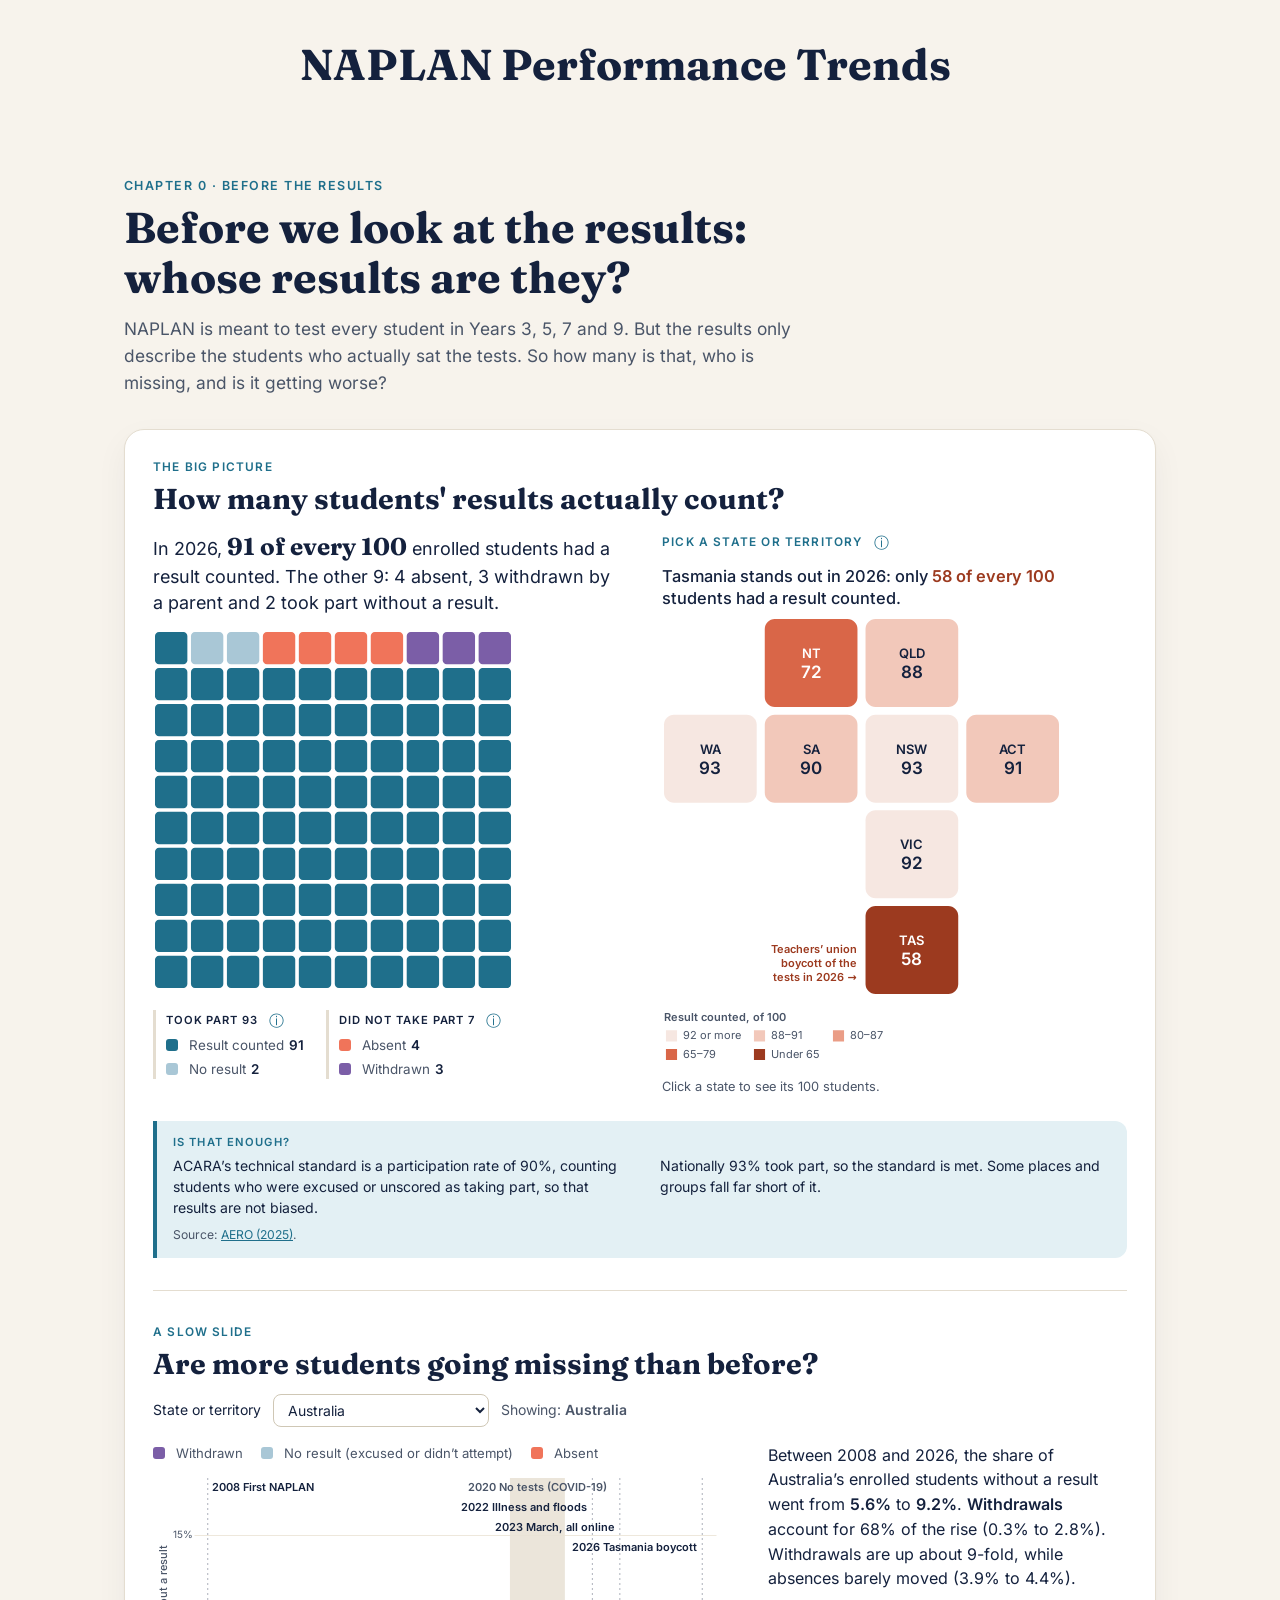
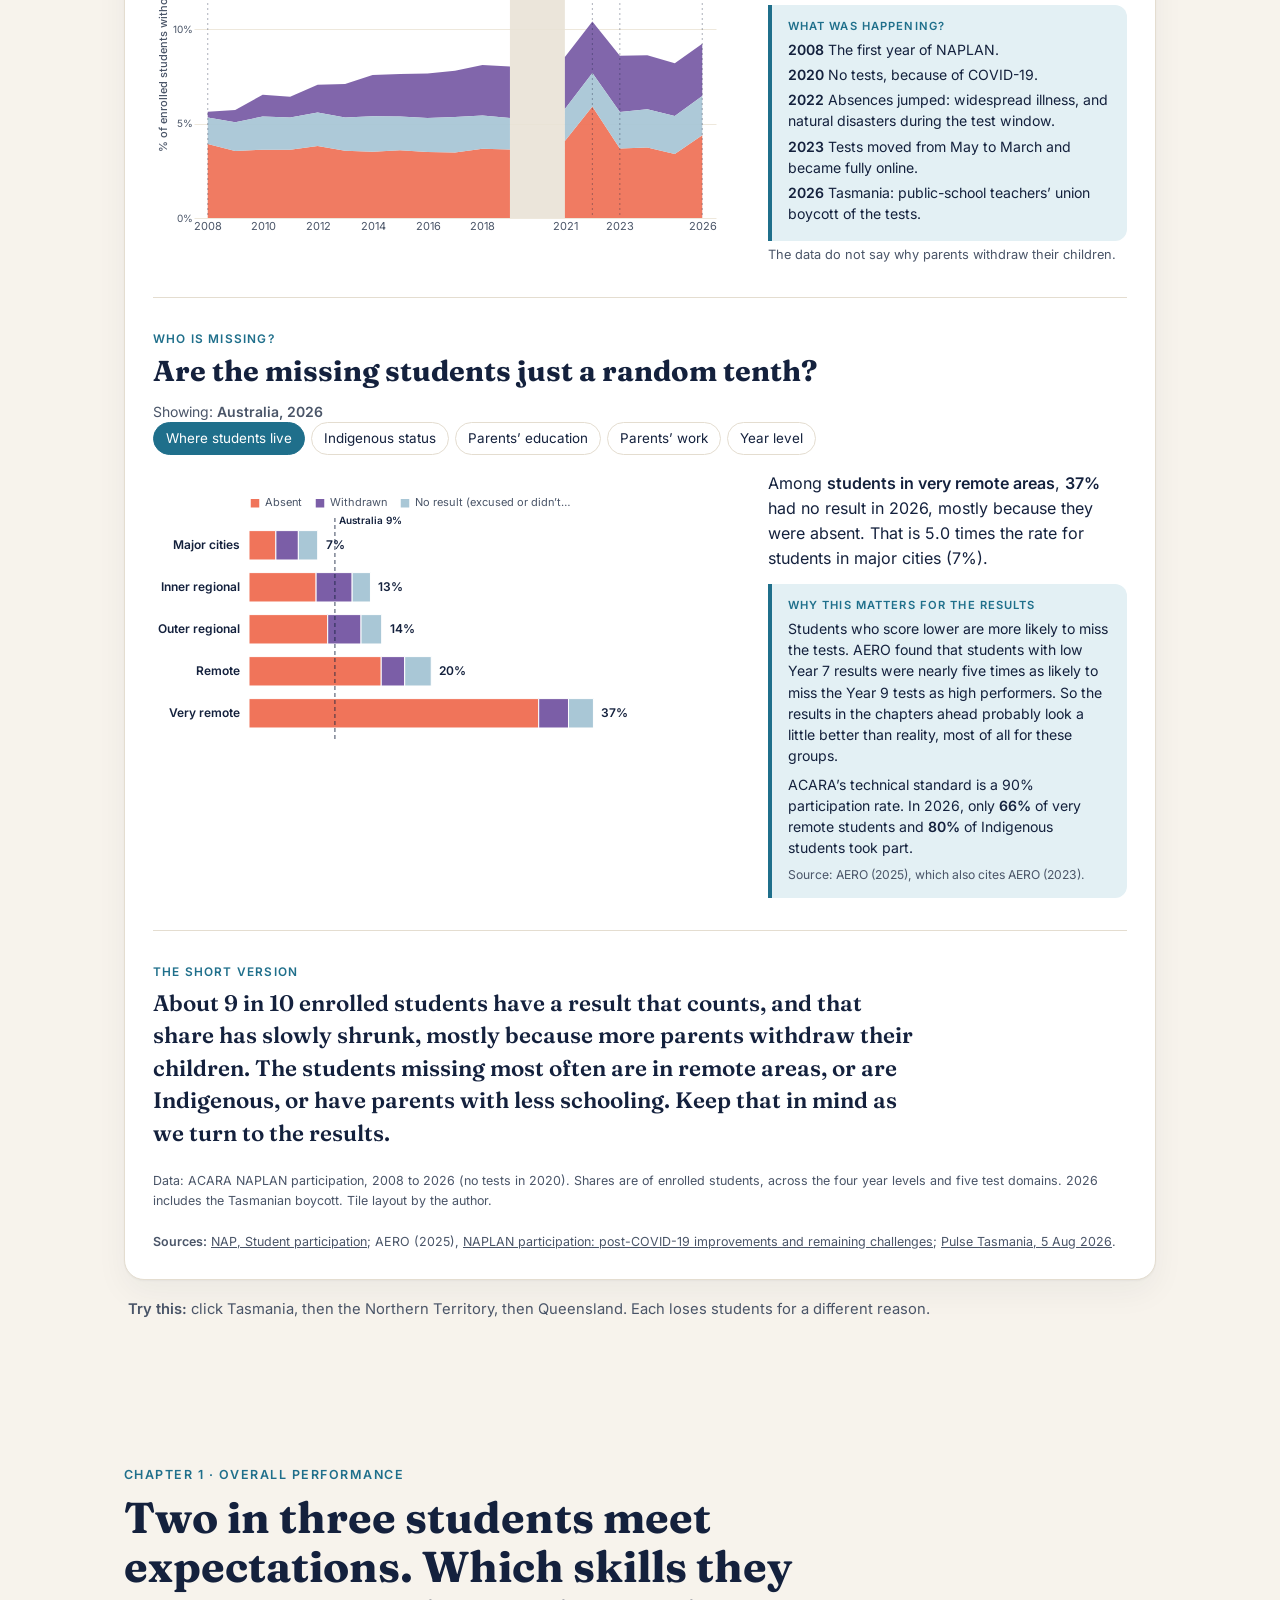
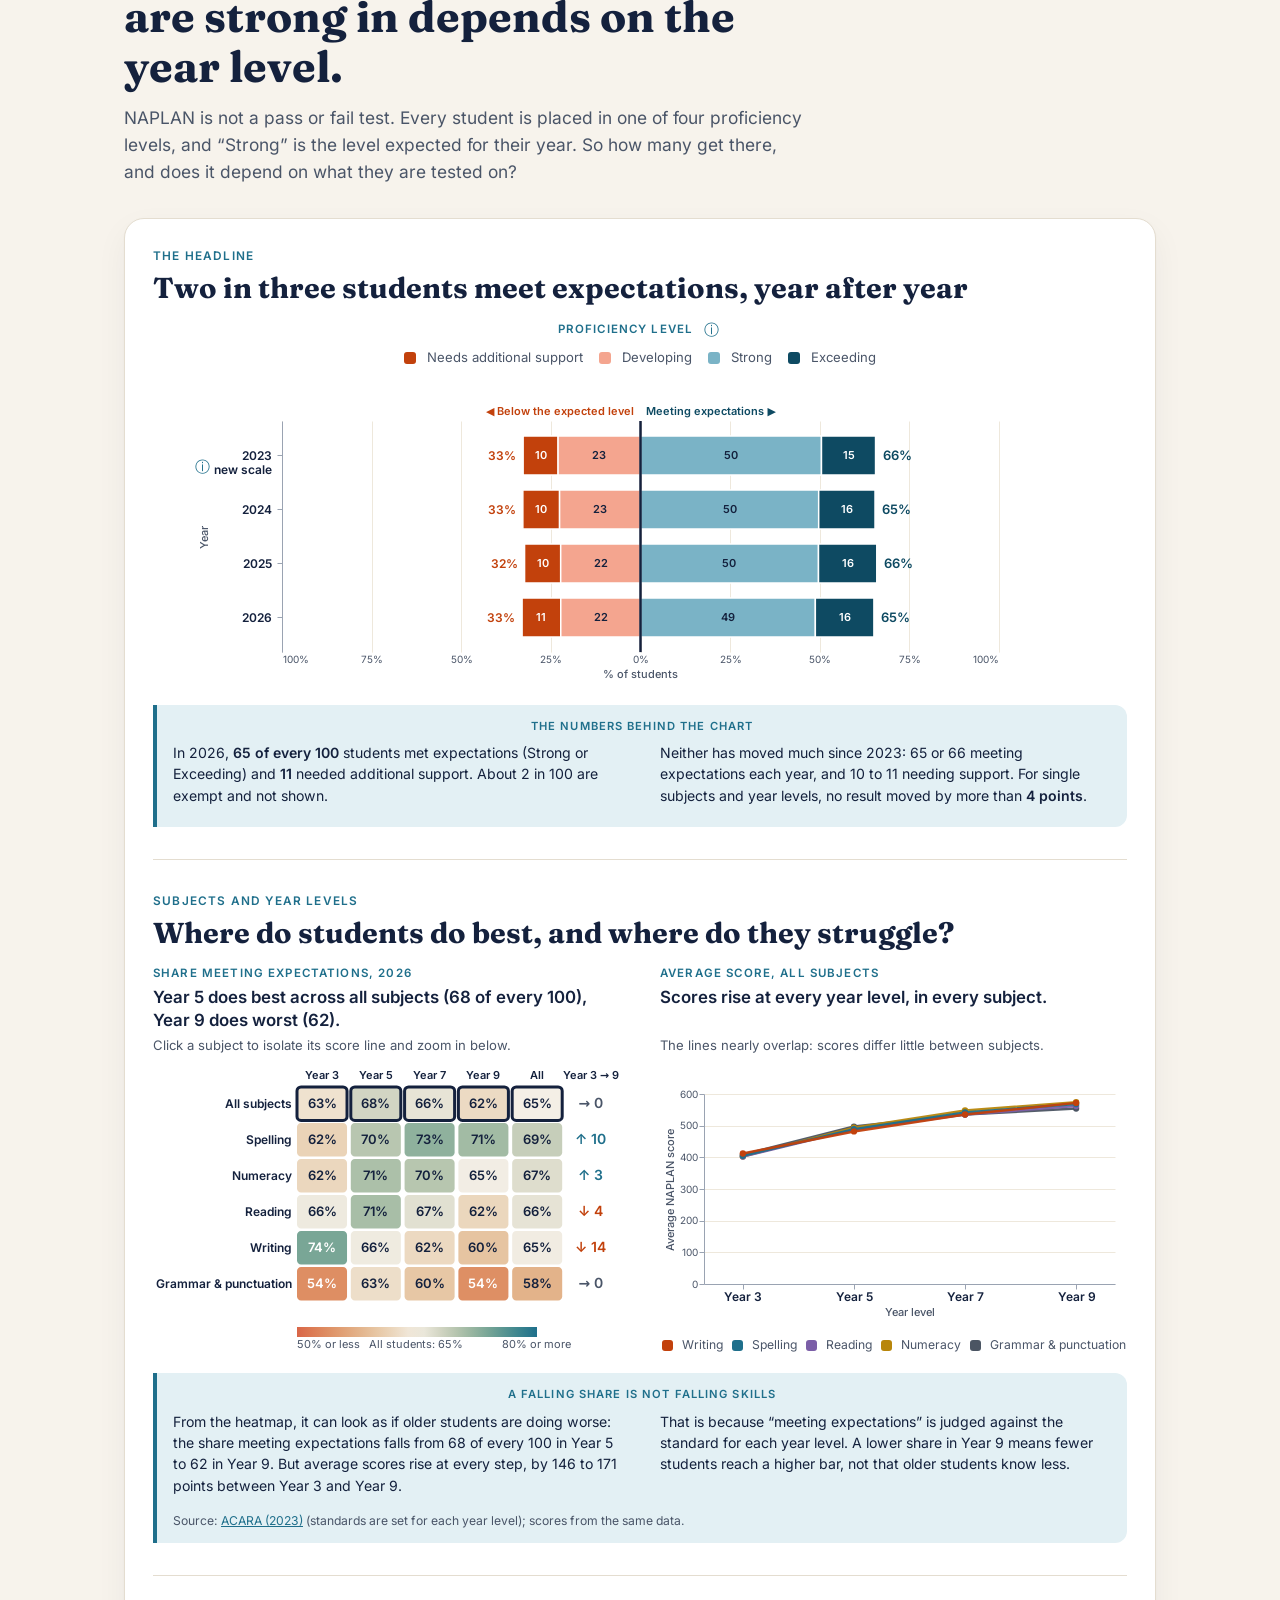
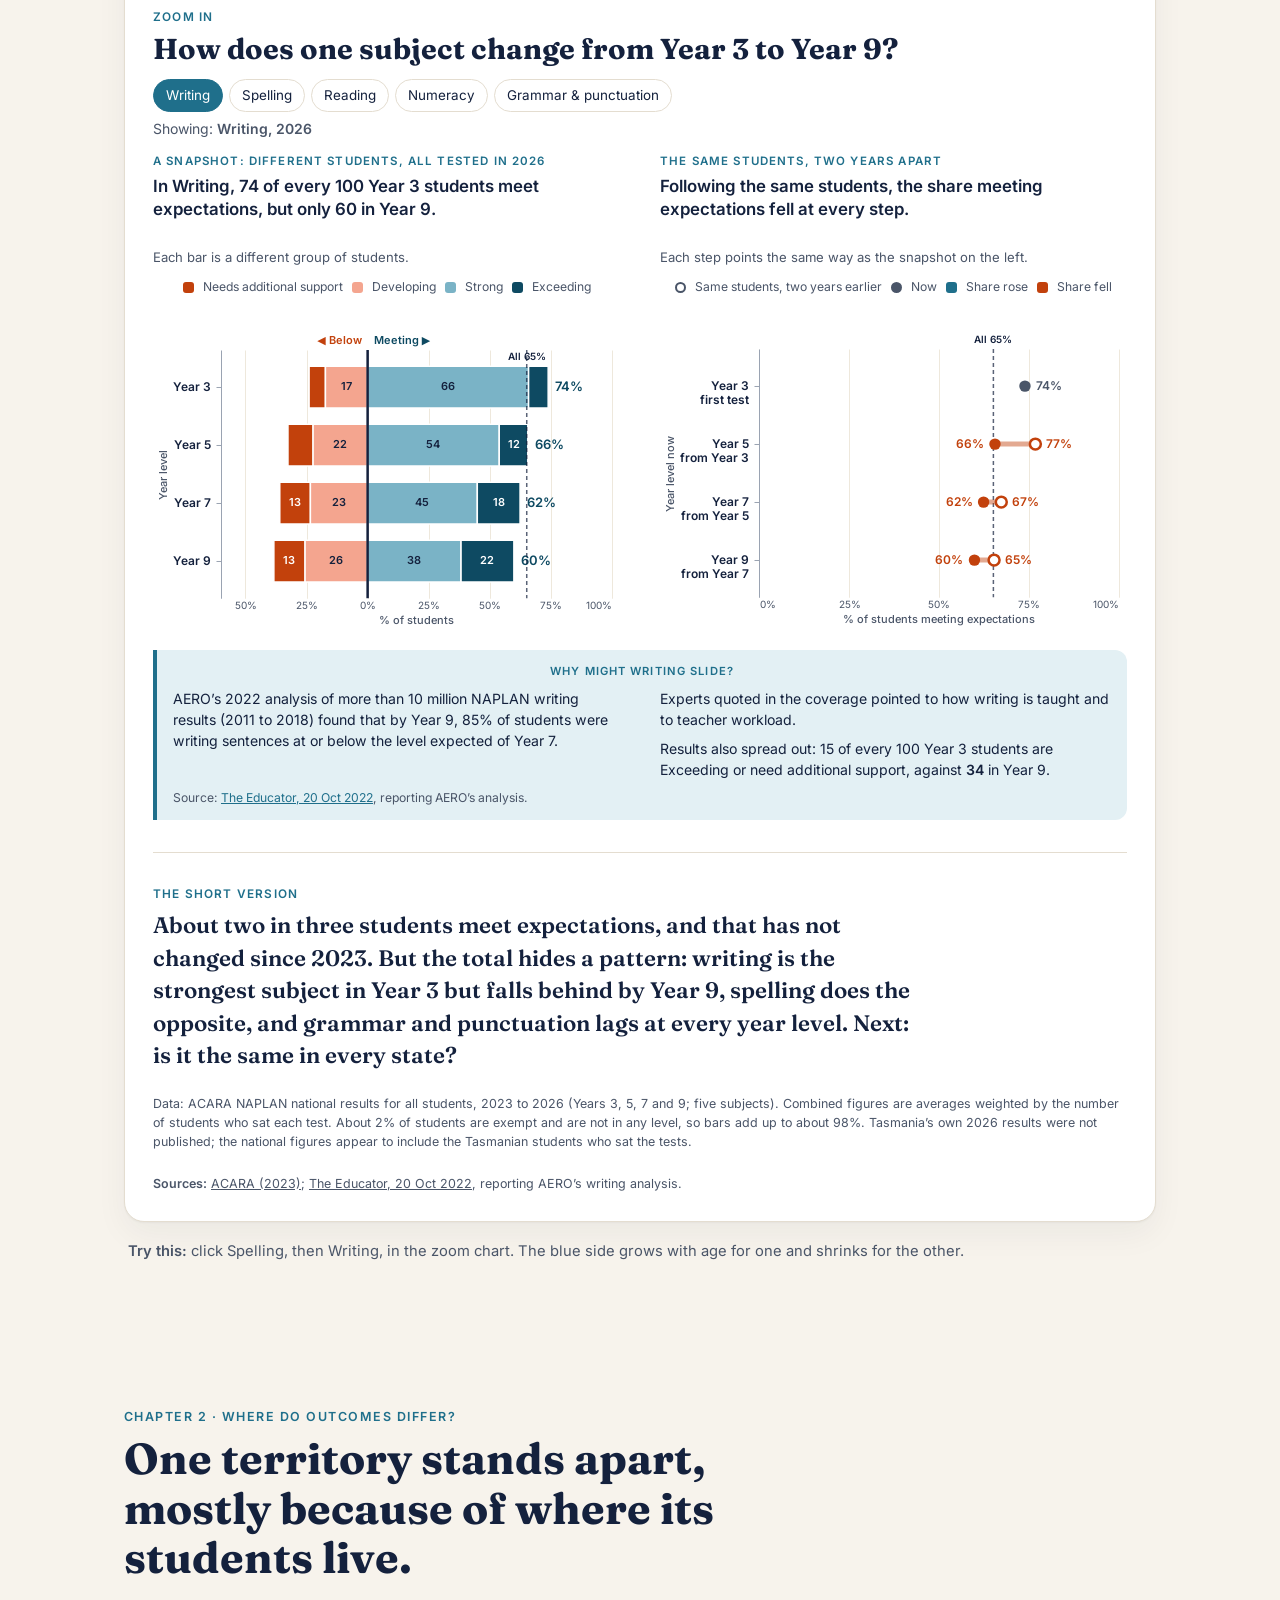
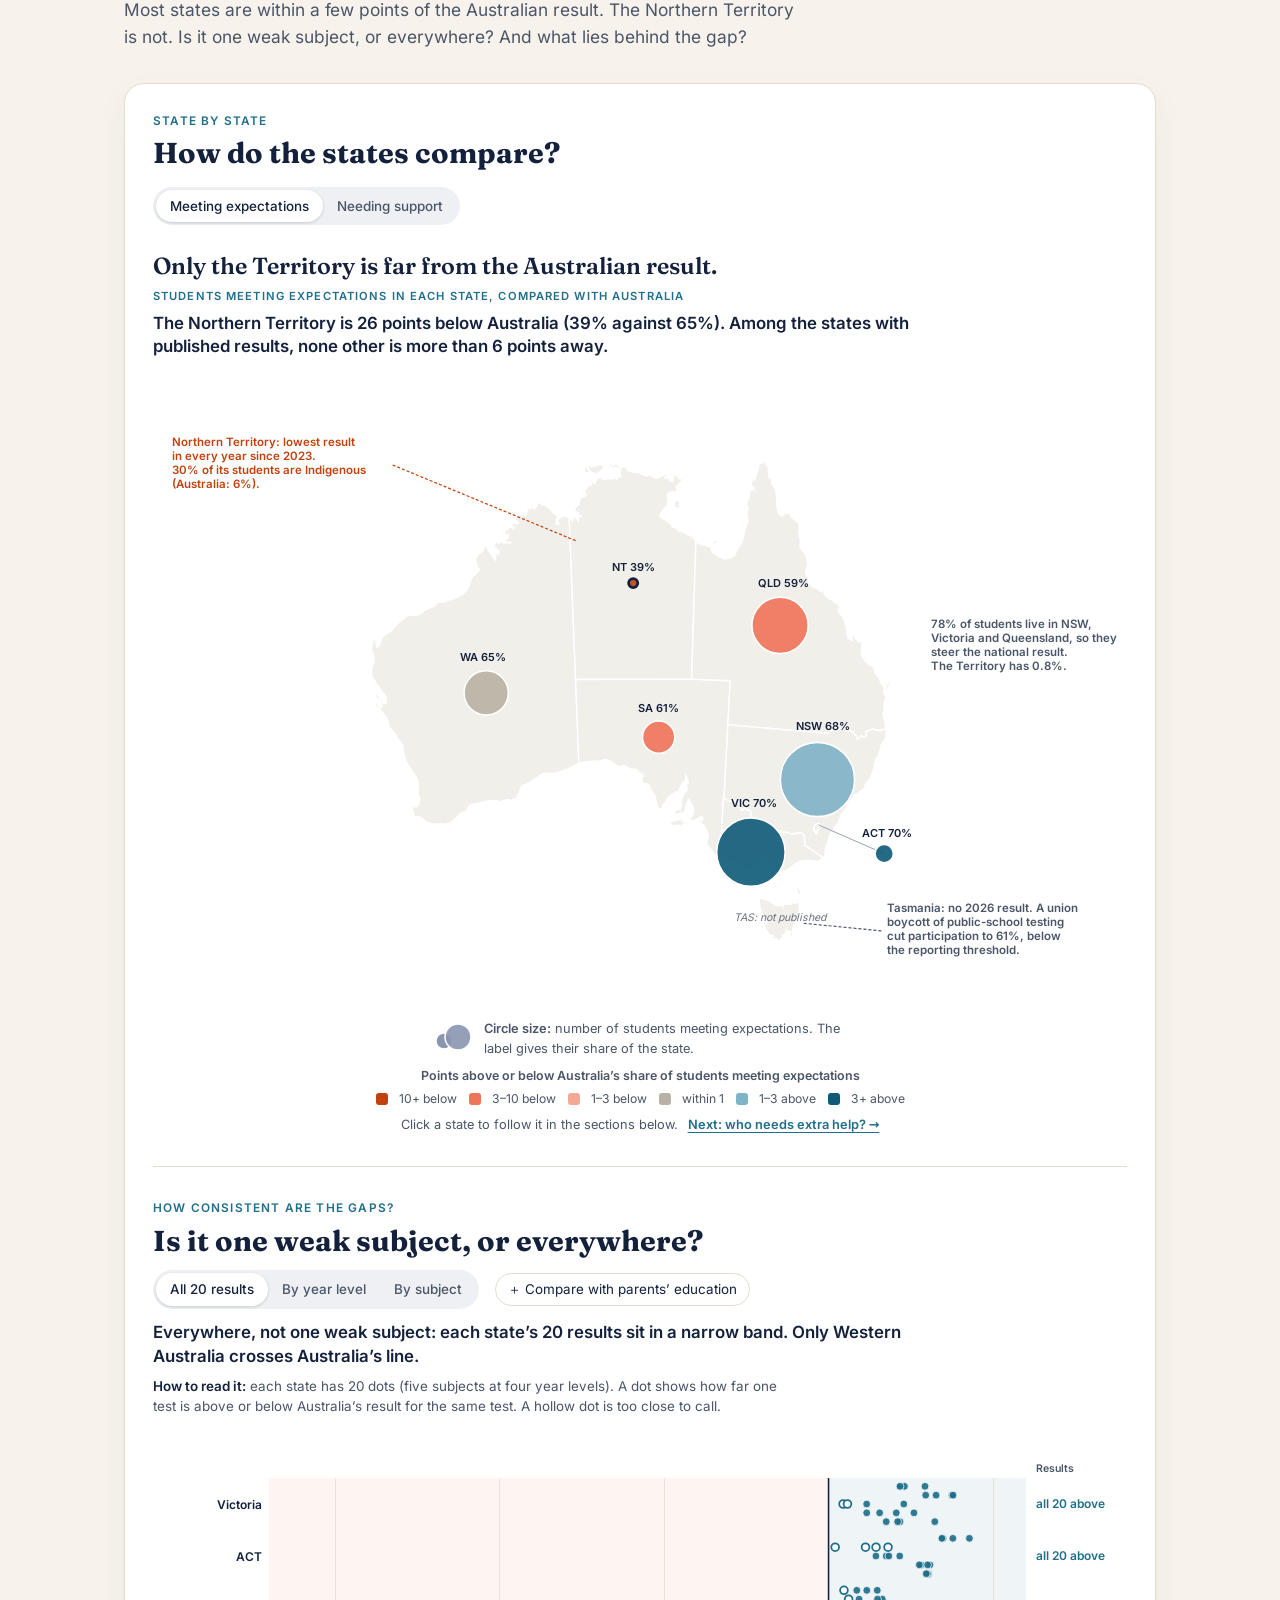
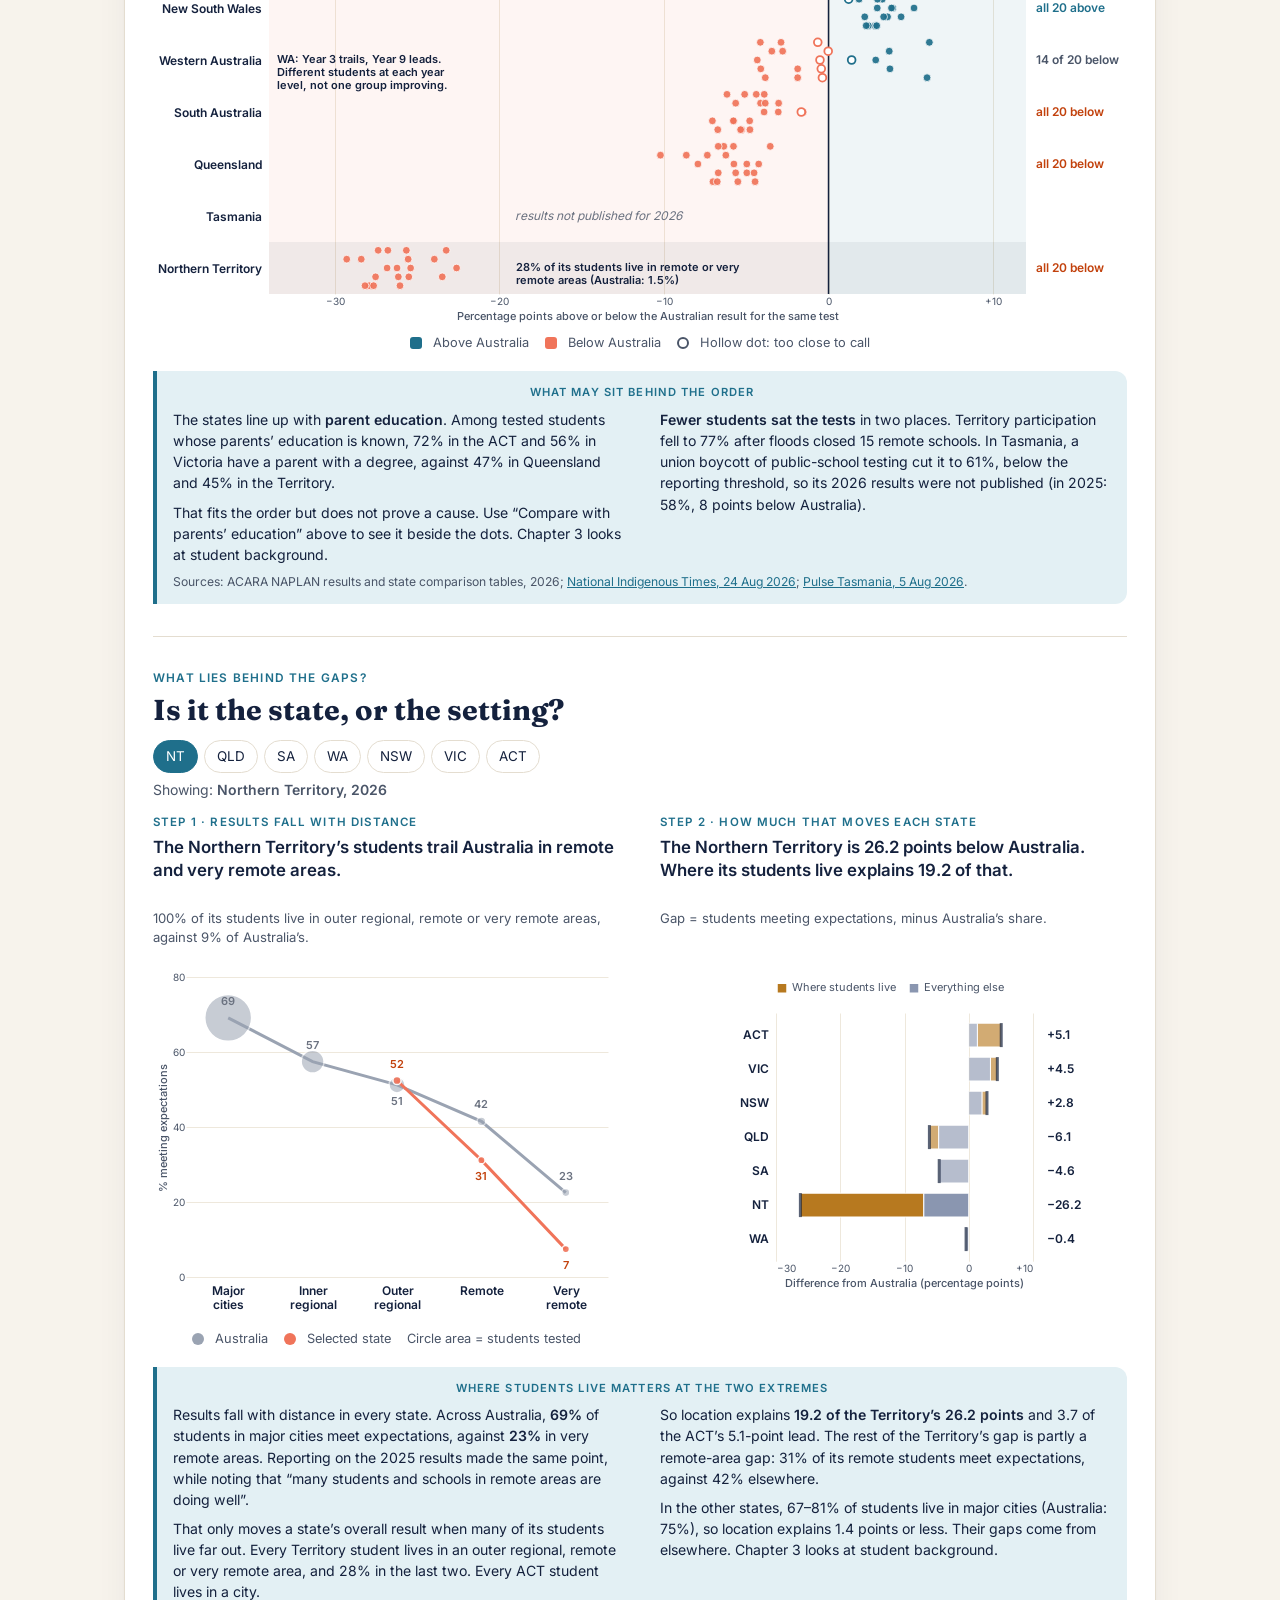
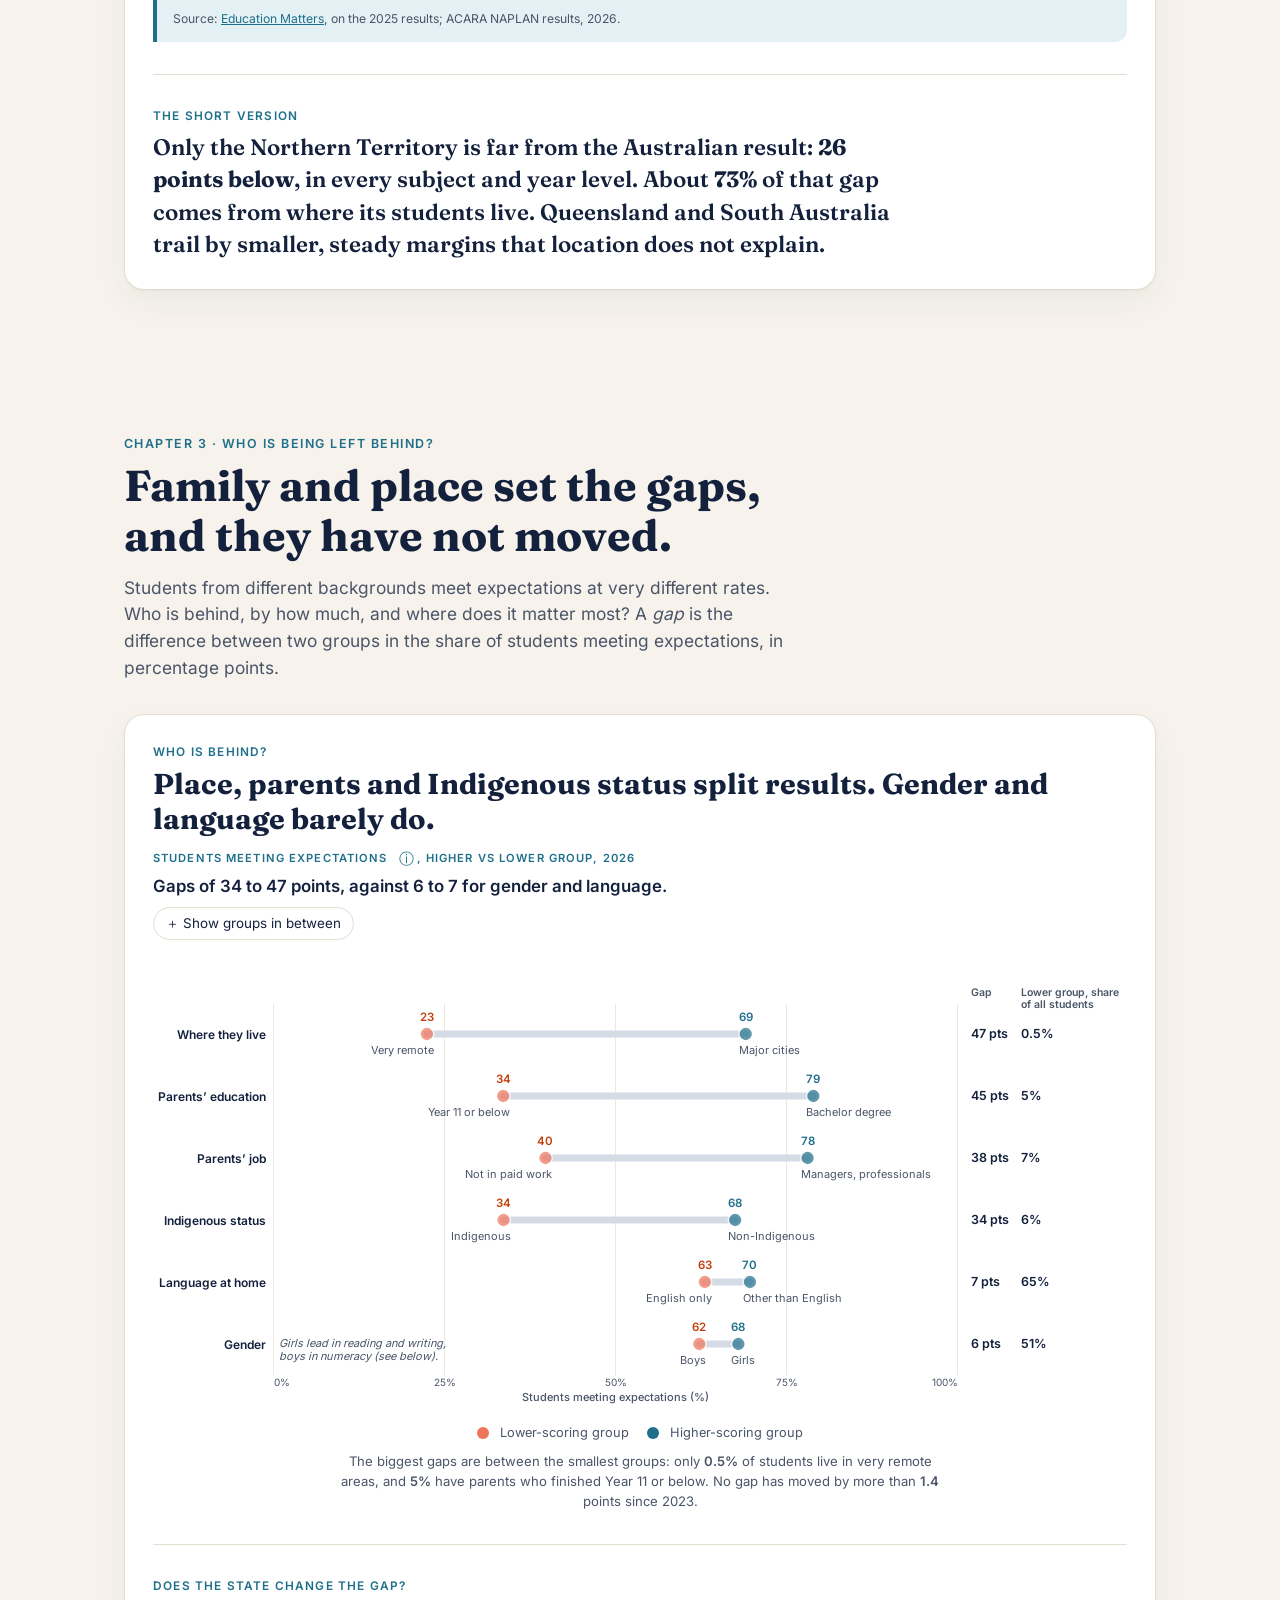
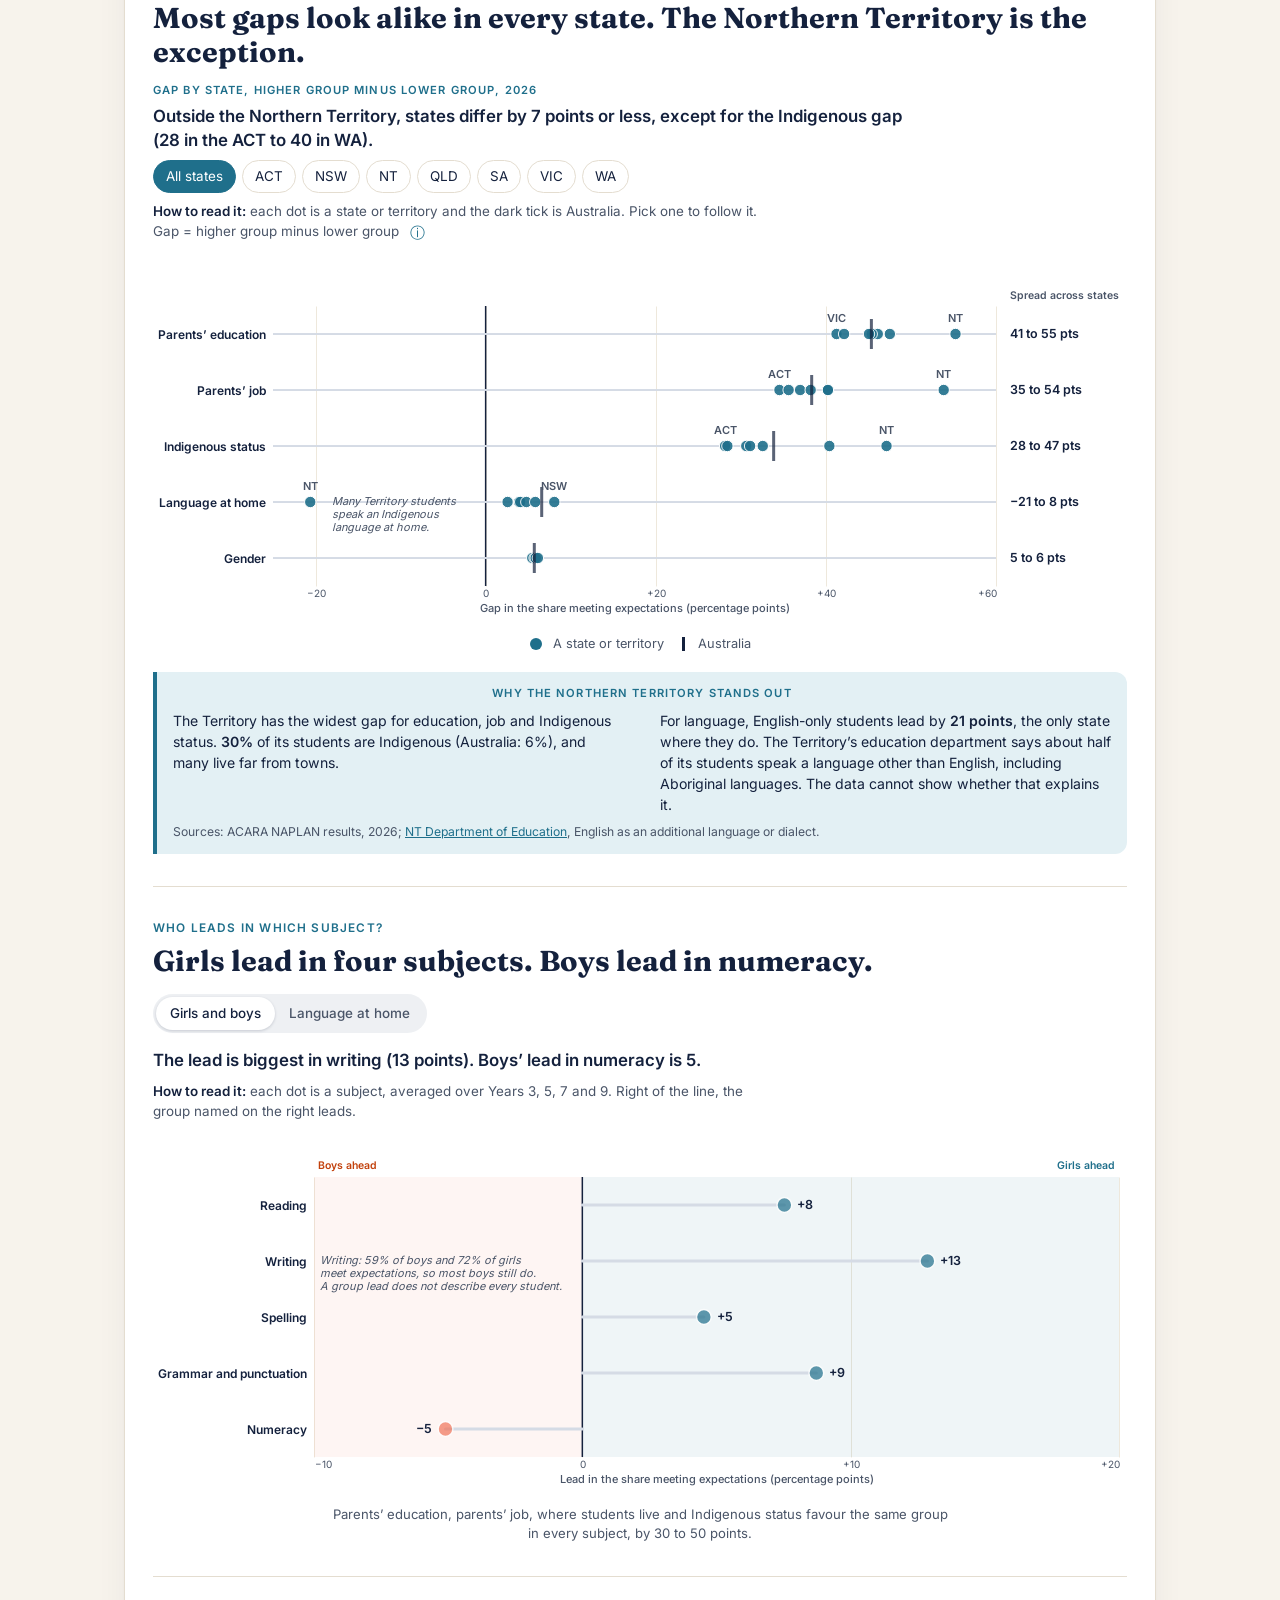
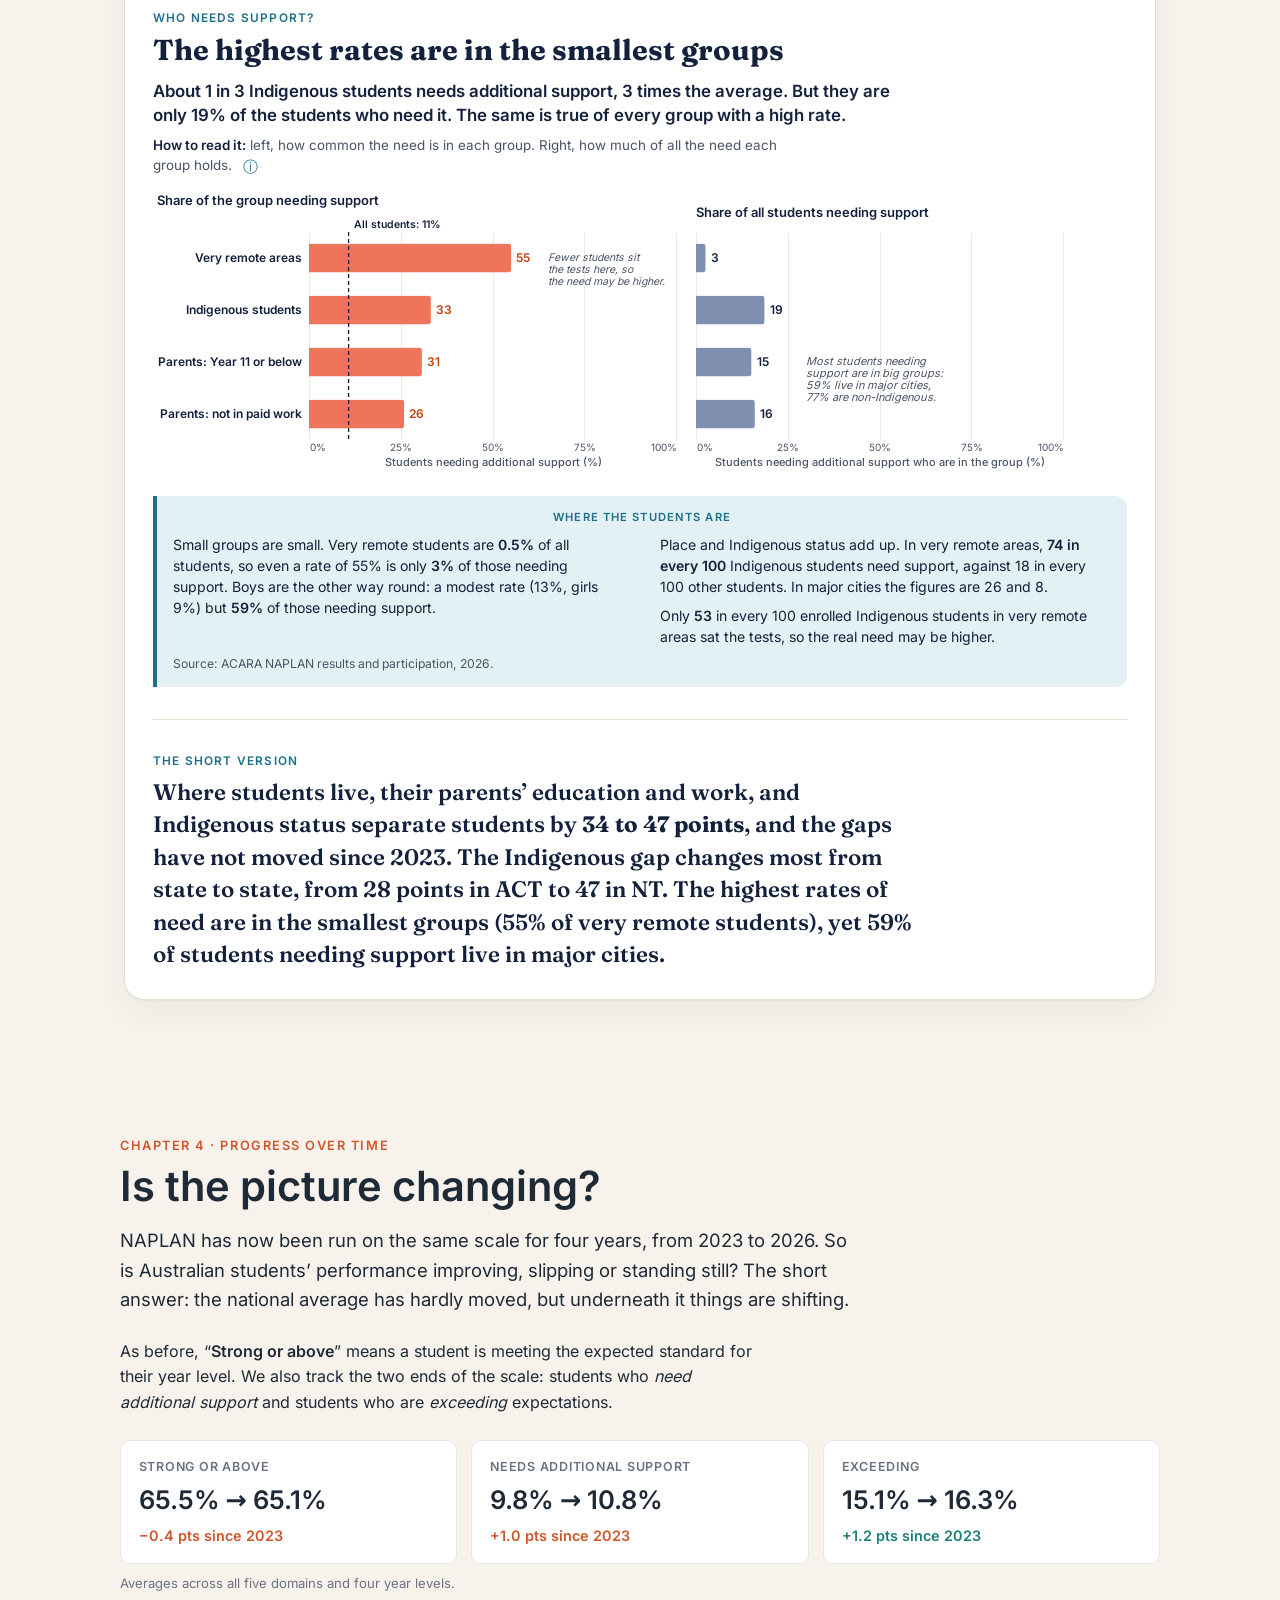
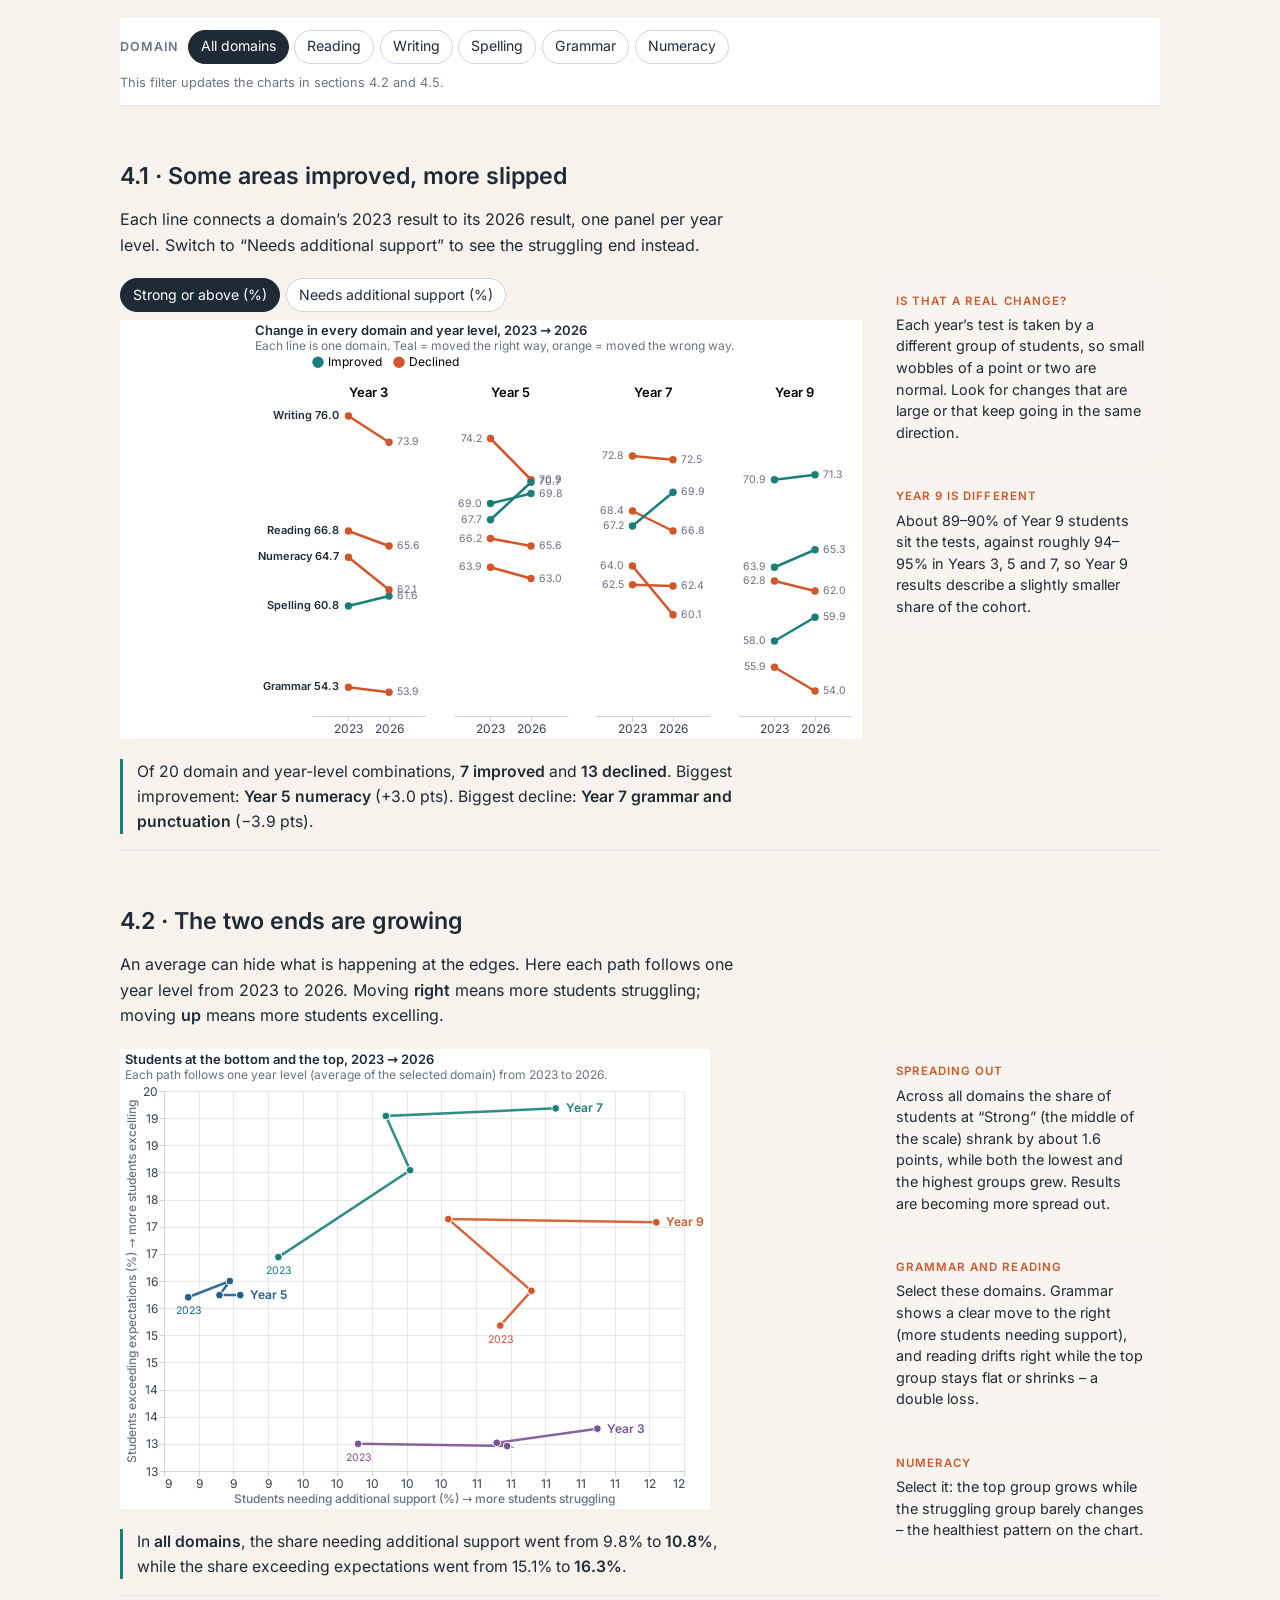
==== commit 9ab3ffc4: "Change meeting expectation map to proportional symbol, and add choropleth map for addtional support" ====
--- a/index.html
+++ b/index.html
@@ -246,19 +246,44 @@
 
     <div class="card" id="c2-card">
 
-      <!-- Scene 1: choropleth map, full width with notes drawn on the map -->
+      <!-- Scene 1: two maps of the same states, switched by a tab. Both stay in the page; the hidden one keeps its size. -->
       <div class="scene">
         <div class="scene-head">
           <p class="eyebrow-sm">State by state</p>
-          <h3>How far is each state from the Australian result?</h3>
+          <h3>How do the states compare?</h3>
+          <div class="seg" id="c2-maptab" role="group" aria-label="Choose what the map shows">
+            <button type="button" data-tab="meet" class="active" aria-pressed="true">Meeting expectations</button>
+            <button type="button" data-tab="need" aria-pressed="false">Needing support</button>
+          </div>
+        </div>
+        <div class="c2-maptabs">
+          <div class="c2-mp on" id="c2-panel-meet">
+        <div class="scene-head">
+          <h4 class="c2-mt">Only the Territory is far from the Australian result.</h4>
           <p class="c2-cap">Students meeting expectations in each state, compared with Australia</p>
           <p class="scene-lede" id="c2-map-insight"></p>
         </div>
-        <div class="map2-box"><div id="c2-map" role="img" aria-label="Map of Australia coloured by how far each state's share of students meeting expectations is from the Australian result"></div></div>
+        <div class="map2-box"><div id="c2-sym" role="img" aria-label="Map of Australia with a circle on each state: circle size is the number of students meeting expectations, coloured by how far the state is from the Australian result"></div></div>
+        <div class="c2-key-row"><svg class="c2-key" width="46" height="34" viewBox="0 0 46 34" aria-hidden="true"><circle cx="16" cy="19" r="8" fill="#8a96b0" stroke="#fff" stroke-width="1.5"/><circle cx="30" cy="15" r="13" fill="#8a96b0" fill-opacity=".9" stroke="#fff" stroke-width="1.5"/></svg><span><strong>Circle size:</strong> number of students meeting expectations. The label gives their share of the state.</span></div>
         <p class="c2-legend-title">Points above or below Australia’s share of students meeting expectations</p>
-        <div class="c2-legend c2-map-legend" aria-label="Map colours"><span class="lg"><i class="lg-sq" style="background:#c2410c"></i>10+ below</span><span class="lg"><i class="lg-sq" style="background:#f0745a"></i>3–10 below</span><span class="lg"><i class="lg-sq" style="background:#f8cbbd"></i>1–3 below</span><span class="lg"><i class="lg-sq" style="background:#ece8df"></i>within 1</span><span class="lg"><i class="lg-sq" style="background:#9fc9d8"></i>1–3 above</span><span class="lg"><i class="lg-sq" style="background:#0e5a78"></i>3+ above</span><span class="lg"><i class="lg-sq" style="background:#e3e3e3"></i>not published</span></div>
-        <p class="c2-click-hint">Click a state to follow it in the sections below.</p>
-      </div>
+        <div class="c2-legend c2-map-legend" aria-label="Circle colours"><span class="lg"><i class="lg-sq" style="background:#c2410c"></i>10+ below</span><span class="lg"><i class="lg-sq" style="background:#f0745a"></i>3–10 below</span><span class="lg"><i class="lg-sq" style="background:#f4a994"></i>1–3 below</span><span class="lg"><i class="lg-sq" style="background:#b8b2a4"></i>within 1</span><span class="lg"><i class="lg-sq" style="background:#7fb3c7"></i>1–3 above</span><span class="lg"><i class="lg-sq" style="background:#0e5a78"></i>3+ above</span></div>
+        <p class="c2-click-hint">Click a state to follow it in the sections below. <button type="button" class="c2-switch" data-tab="need">Next: who needs extra help? →</button></p>
+      </div>
+          <div class="c2-mp" id="c2-panel-need" aria-hidden="true">
+        <div class="scene-head">
+          <h4 class="c2-mt">The Territory has over three times Australia’s share needing support.</h4>
+          <p class="c2-cap">Students needing additional support in each state, compared with Australia <span class="tip"><button type="button" class="info" aria-expanded="false" aria-controls="tip-need2" aria-label="What does needing additional support mean?">ⓘ</button><span class="tip-pop" role="tooltip" id="tip-need2" hidden><b>Needs additional support</b> is the lowest of NAPLAN’s four levels (below Developing, Strong and Exceeding): students at risk of not making enough progress without extra help. Figures average five subjects across Years 3, 5, 7 and 9.</span></span></p>
+          <p class="scene-lede" id="c2-sup-insight"></p>
+        </div>
+        <div class="map2-box"><div id="c2-sup" role="img" aria-label="Map of Australia coloured by how far each state's share of students needing additional support is from the Australian share"></div></div>
+        <p class="c2-legend-title">Points above or below Australia’s share of students needing additional support</p>
+        <div class="c2-legend c2-map-legend" aria-label="Map colours"><span class="lg"><i class="lg-sq" style="background:#c2410c"></i>10+ more</span><span class="lg"><i class="lg-sq" style="background:#f0745a"></i>3–10 more</span><span class="lg"><i class="lg-sq" style="background:#f8cbbd"></i>1–3 more</span><span class="lg"><i class="lg-sq" style="background:#ece8df"></i>within 1</span><span class="lg"><i class="lg-sq" style="background:#9fc9d8"></i>1–3 fewer</span><span class="lg"><i class="lg-sq" style="background:#0e5a78"></i>3+ fewer</span><span class="lg"><i class="lg-sq" style="background:#e3e3e3"></i>not published</span></div>
+        <p class="c2-click-hint"><button type="button" class="c2-switch" data-tab="meet">← Back: where the students are</button></p>
+      </div>
+        </div>
+      </div>
+
+      <!-- (Chapter 2 scene 2 follows) -->
 
       <!-- Scene 2: dot strip with tabs -->
       <div class="section-divider"></div>
--- a/css/global.css
+++ b/css/global.css
@@ -44,7 +44,7 @@
   color: var(--teal);
 }
 
-.chapter h2 {
+.chapter h2, .title h1{
   margin: 0 0 14px;
   font-family: var(--font-display);
   font-size: clamp(1.9rem, 4vw, 2.7rem);
@@ -66,3 +66,9 @@
 /* Text marks inside charts (value labels etc.) must not swallow hover/click:
    the tooltip and click handlers belong to the shape underneath. */
 .vega-embed svg text { pointer-events: none; }
+
+.title {
+  display: block;
+  margin: auto;
+  padding-top: 20px;
+}
--- a/chapter-2/css/chapter-2.css
+++ b/chapter-2/css/chapter-2.css
@@ -7,8 +7,8 @@
 #chapter-2 .map2-grid { display: grid; grid-template-columns: minmax(240px, 0.8fr) minmax(340px, 1.45fr); gap: 32px; align-items: start; }
 #chapter-2 .map2-grid > *, #chapter-2 .c2-panels > * { min-width: 0; }
 #chapter-2 .map2-box { width: 100%; height: 640px; }
-#chapter-2 #c2-map, #chapter-2 #c2-map .vega-embed { width: 100%; height: 100%; }
-#chapter-2 #c2-map svg, #chapter-2 #c2-map canvas { max-width: 100%; }
+#chapter-2 #c2-sup, #chapter-2 #c2-sup .vega-embed, #chapter-2 #c2-sym, #chapter-2 #c2-sym .vega-embed { width: 100%; height: 100%; }
+#chapter-2 #c2-sup svg, #chapter-2 #c2-sup canvas, #chapter-2 #c2-sym svg, #chapter-2 #c2-sym canvas { max-width: 100%; }
 #chapter-2 .map-insight { font-size: 1.05rem; font-weight: 600; line-height: 1.4; max-width: 44ch; }
 
 /* charts that size themselves to their container */
@@ -77,3 +77,15 @@
 #chapter-2 #c2-strip.vega-embed, #chapter-2 #c2-bars.vega-embed { width: 100%; }
 
 #chapter-2 .c2-cap { margin: 0 0 6px; font-size: 0.7rem; font-weight: 700; letter-spacing: .1em; text-transform: uppercase; color: var(--teal); }
+
+#chapter-2 .c2-key-row { display: flex; align-items: center; justify-content: center; gap: 10px; margin: 6px 0 2px; font-size: 0.8rem; color: var(--ink-soft); }
+#chapter-2 .c2-key-row span { max-width: 46ch; }
+#chapter-2 .c2-key { flex: none; }
+
+#chapter-2 .c2-maptabs { position: relative; width: 100%; }
+#chapter-2 .c2-mp { width: 100%; min-width: 0; }
+#chapter-2 .c2-mp:not(.on) { position: absolute; top: 0; left: 0; visibility: hidden; pointer-events: none; }
+#chapter-2 .c2-switch { margin-left: 6px; padding: 0; border: 0; background: none; font: inherit; font-weight: 600; color: var(--teal); cursor: pointer; text-decoration: underline; text-underline-offset: 3px; }
+#chapter-2 .c2-switch:focus-visible { outline: 2px solid var(--teal); outline-offset: 2px; }
+#chapter-2 .c2-mp .c2-cap { margin-top: 6px; }
+#chapter-2 .c2-mt { margin: 0 0 8px; font-family: var(--font-display); font-size: clamp(1.15rem, 2.1vw, 1.45rem); line-height: 1.25; font-weight: 600; color: var(--ink); }
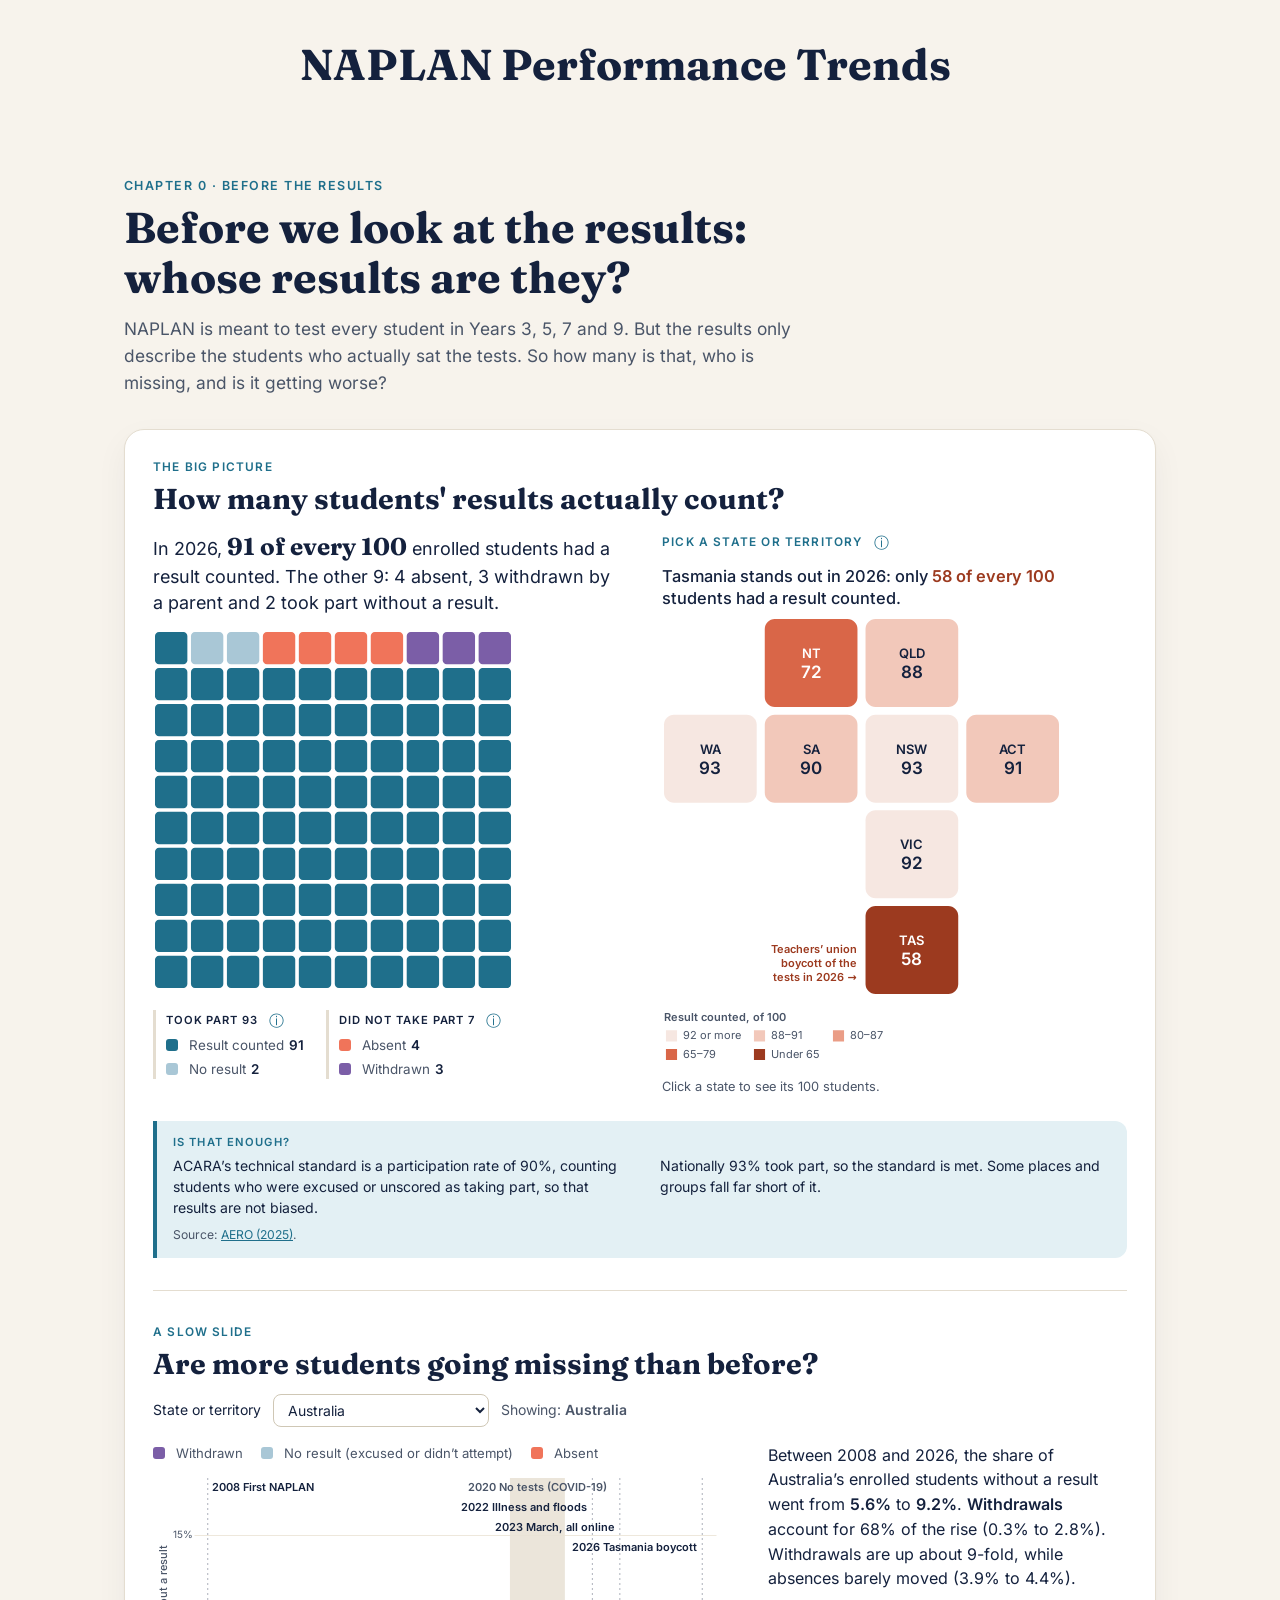
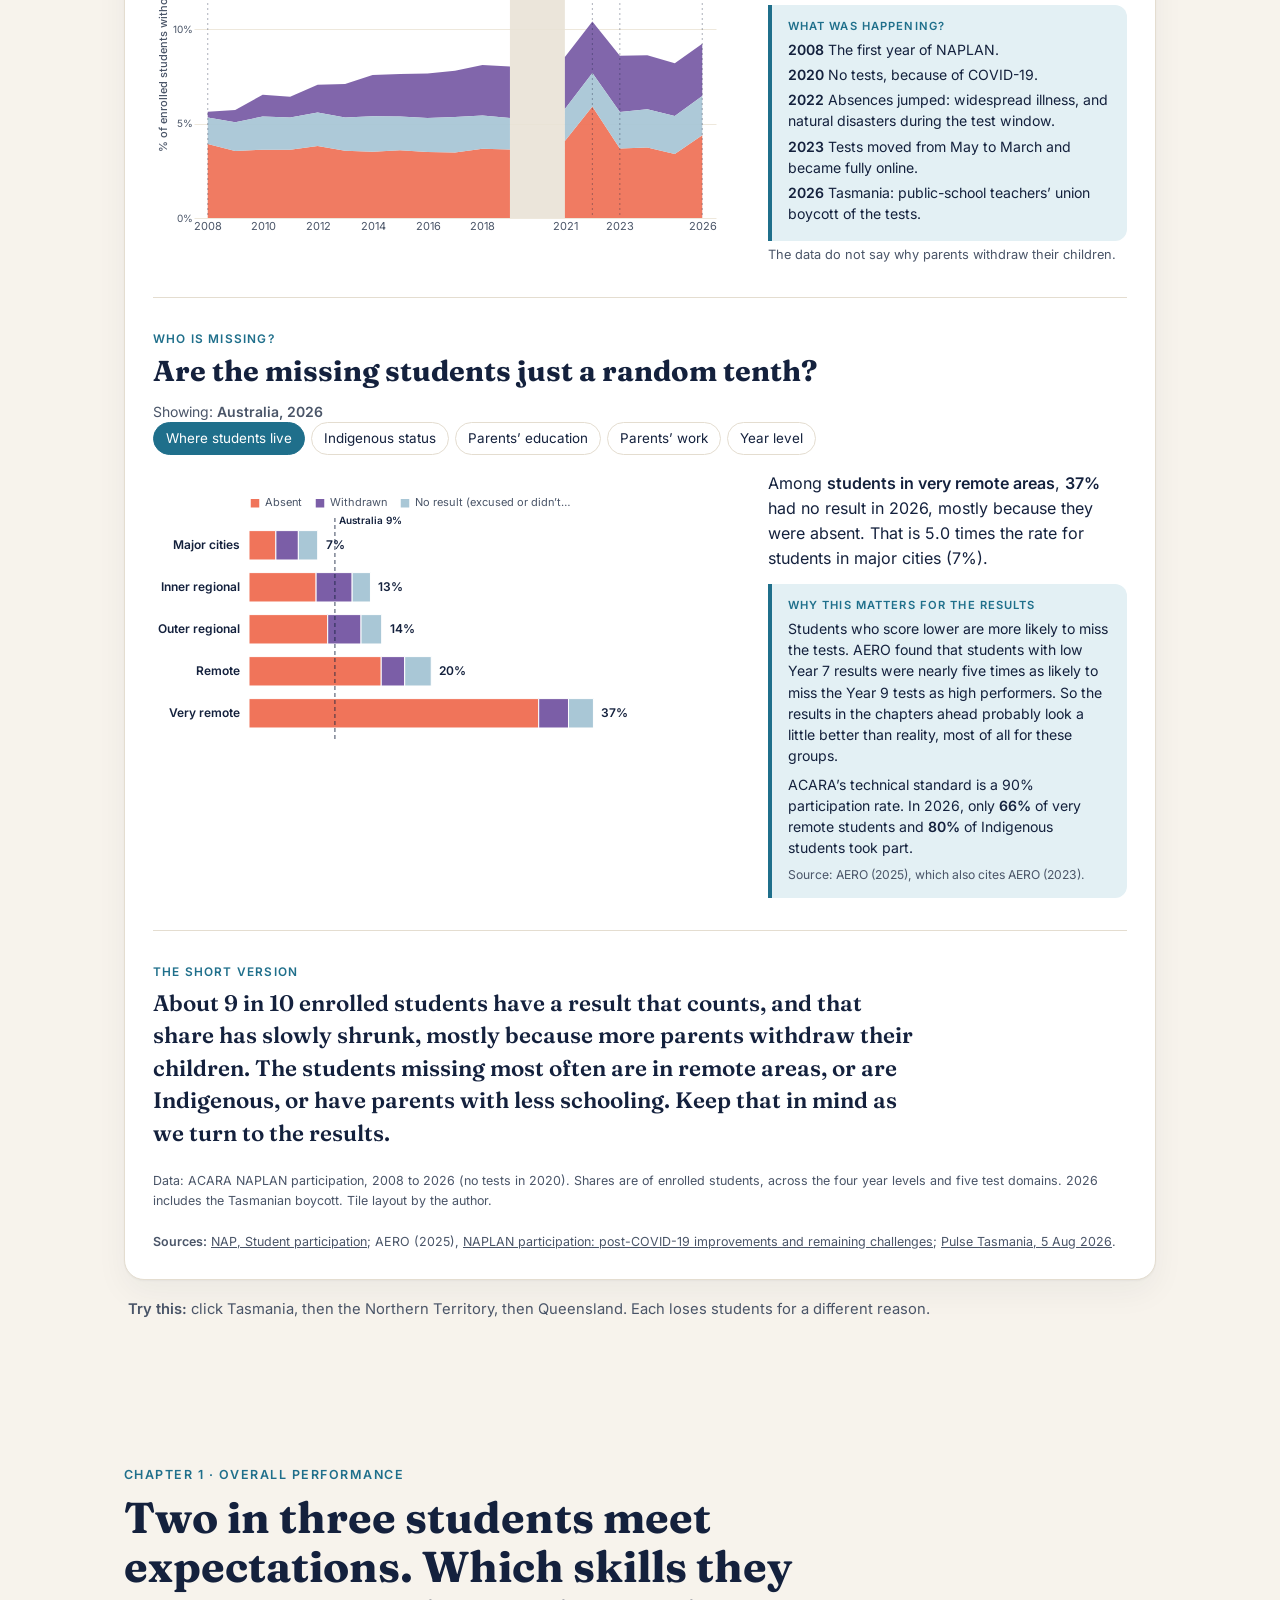
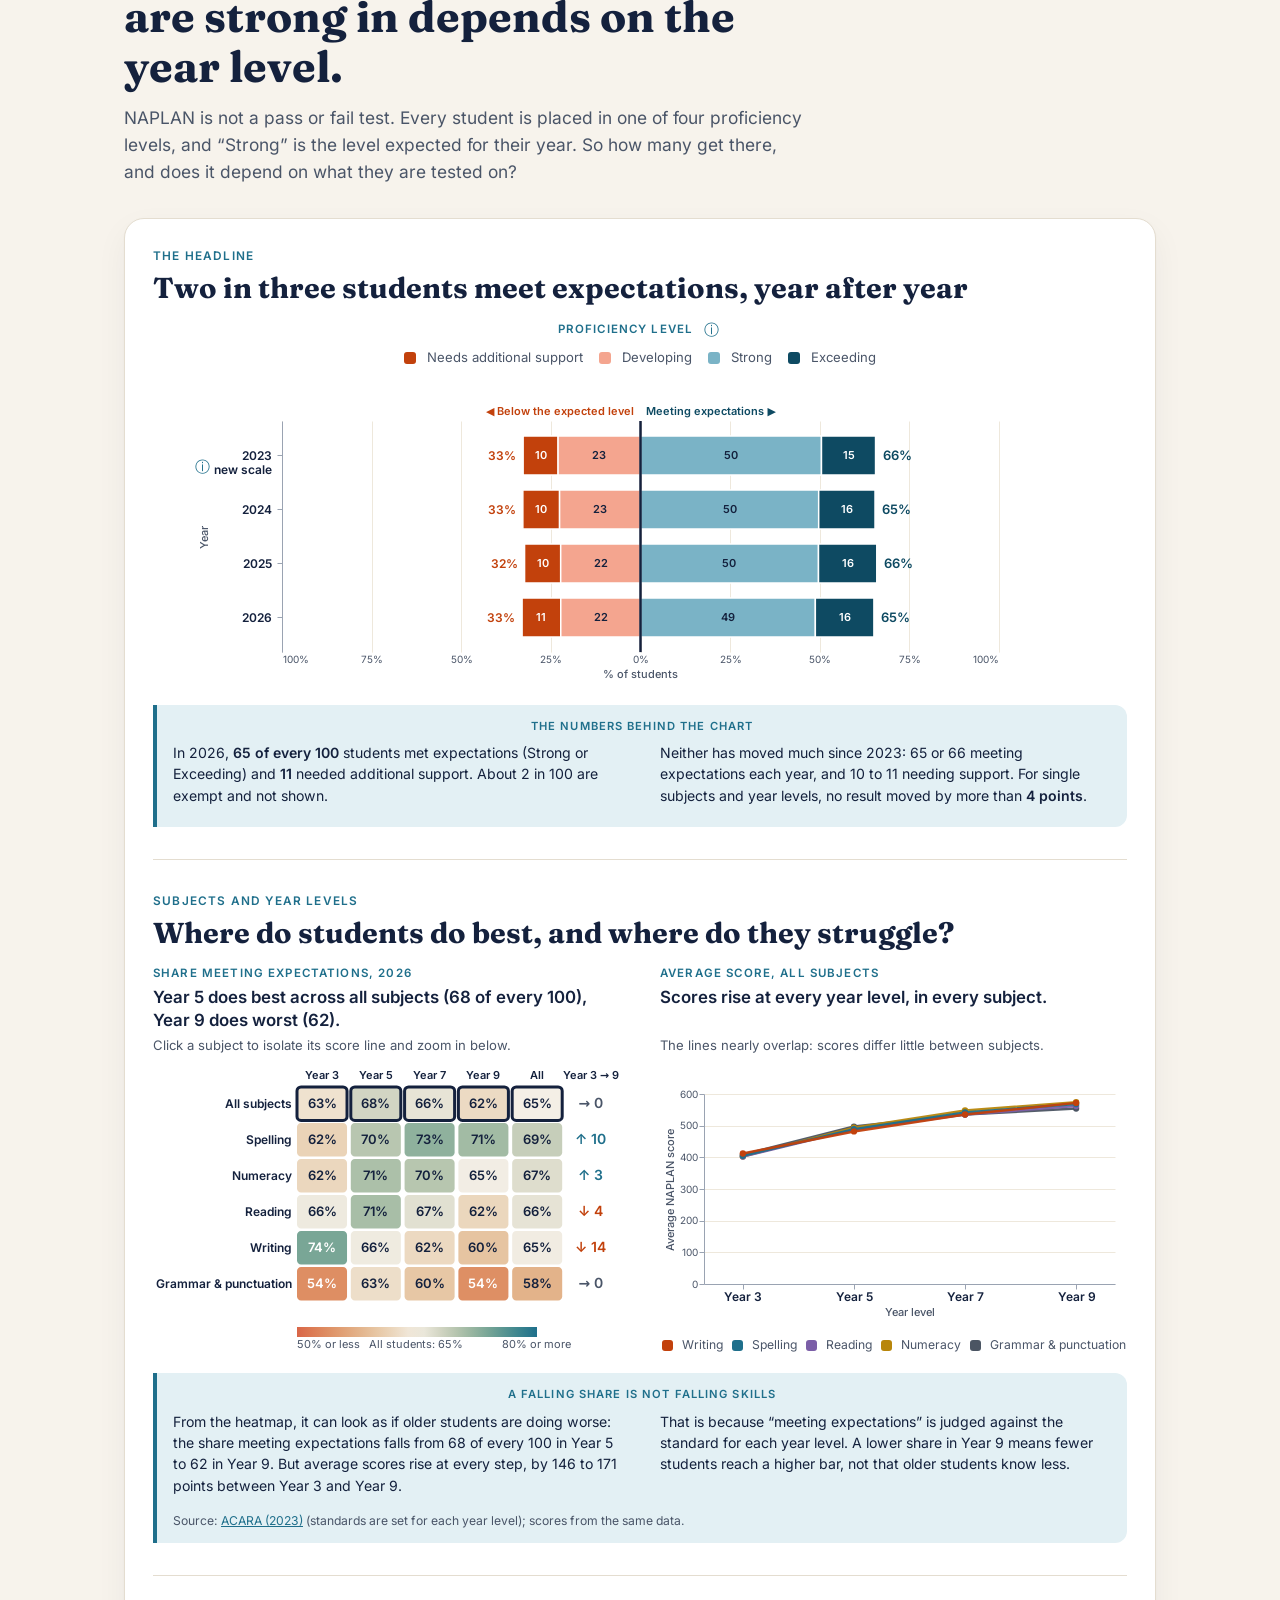
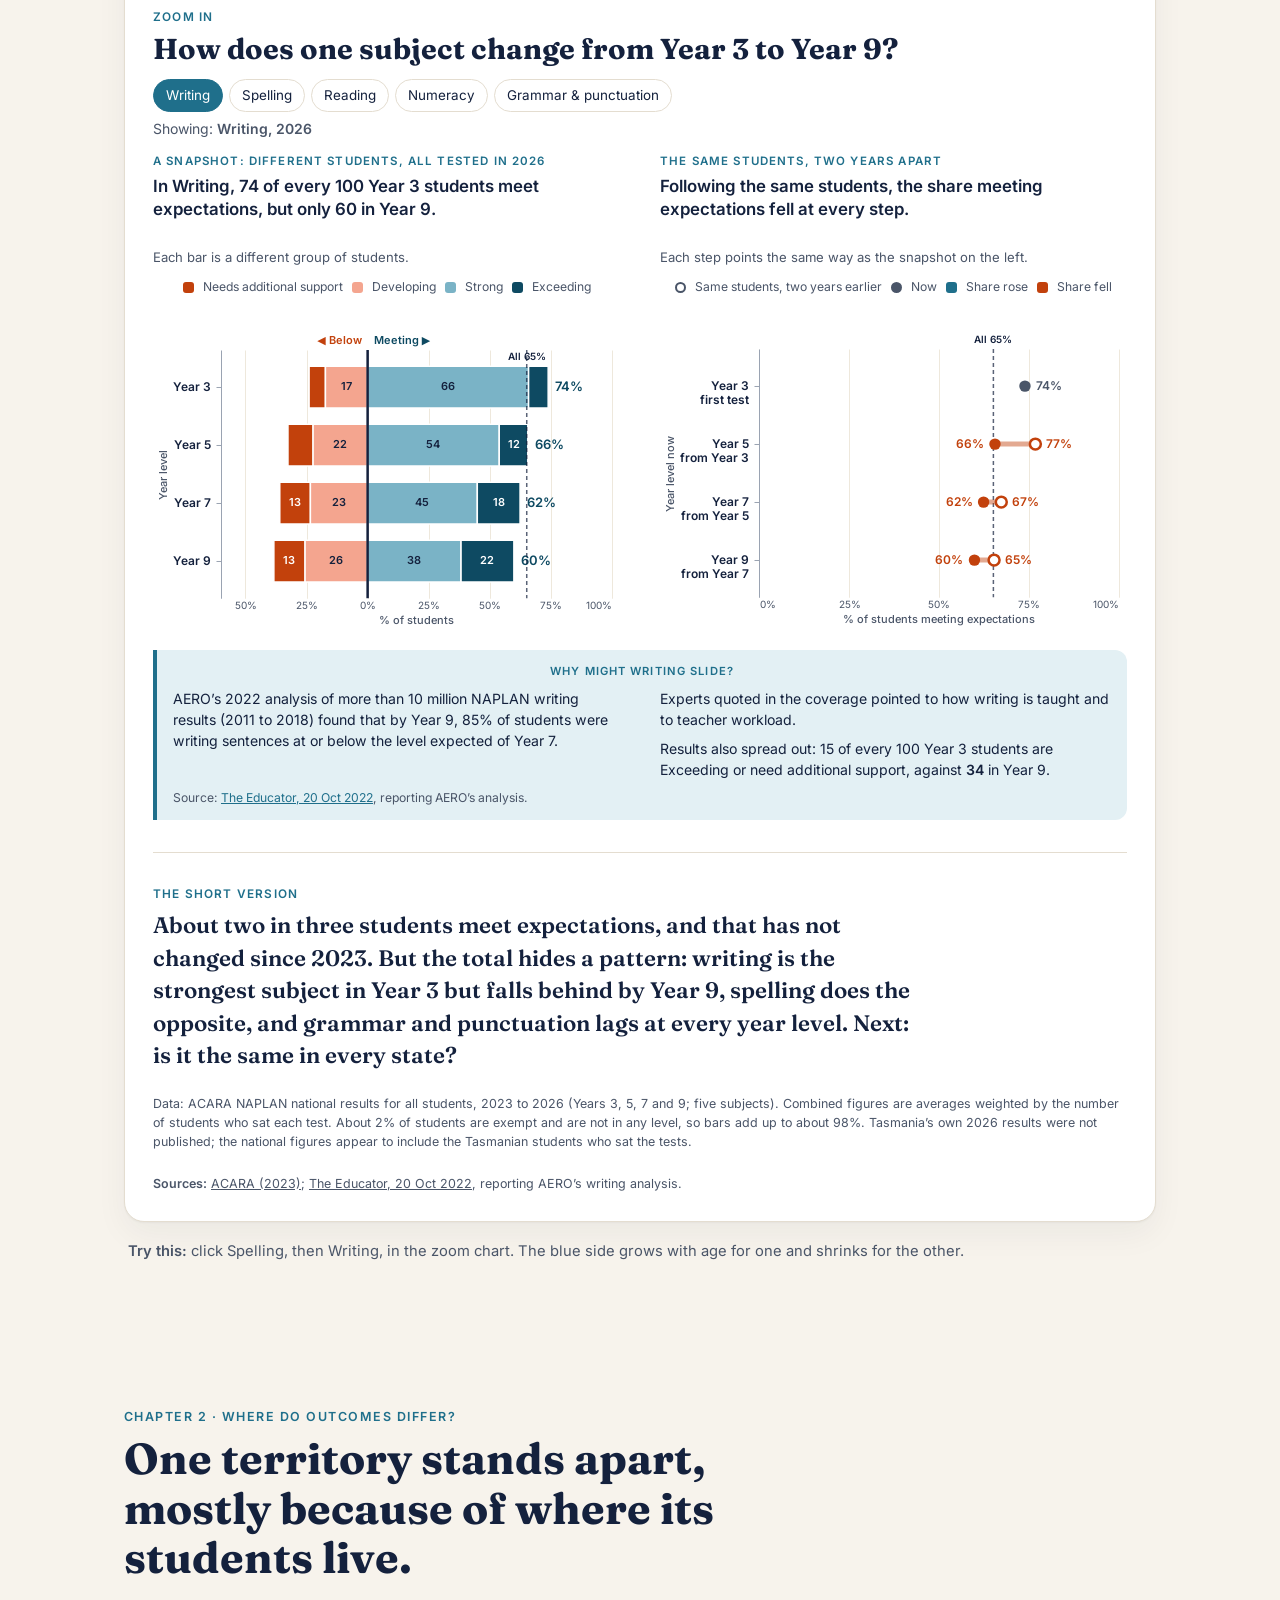
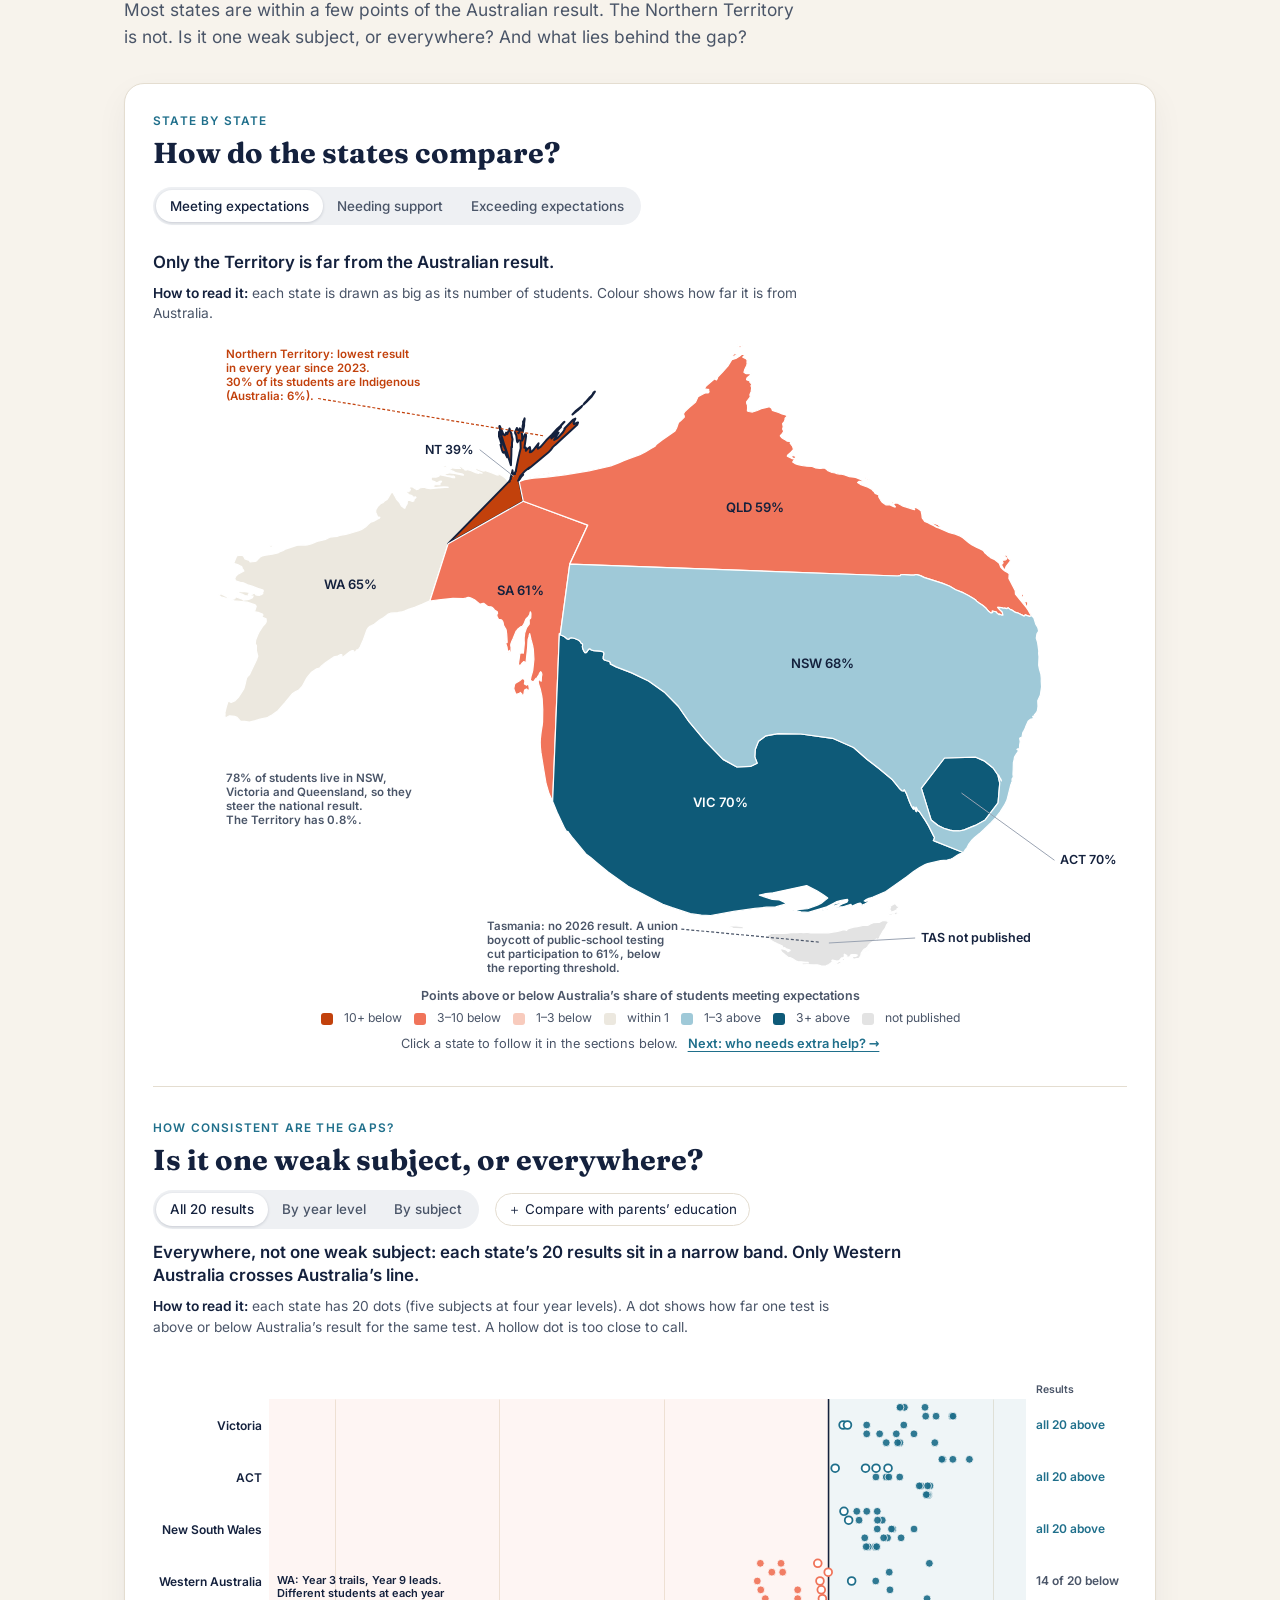
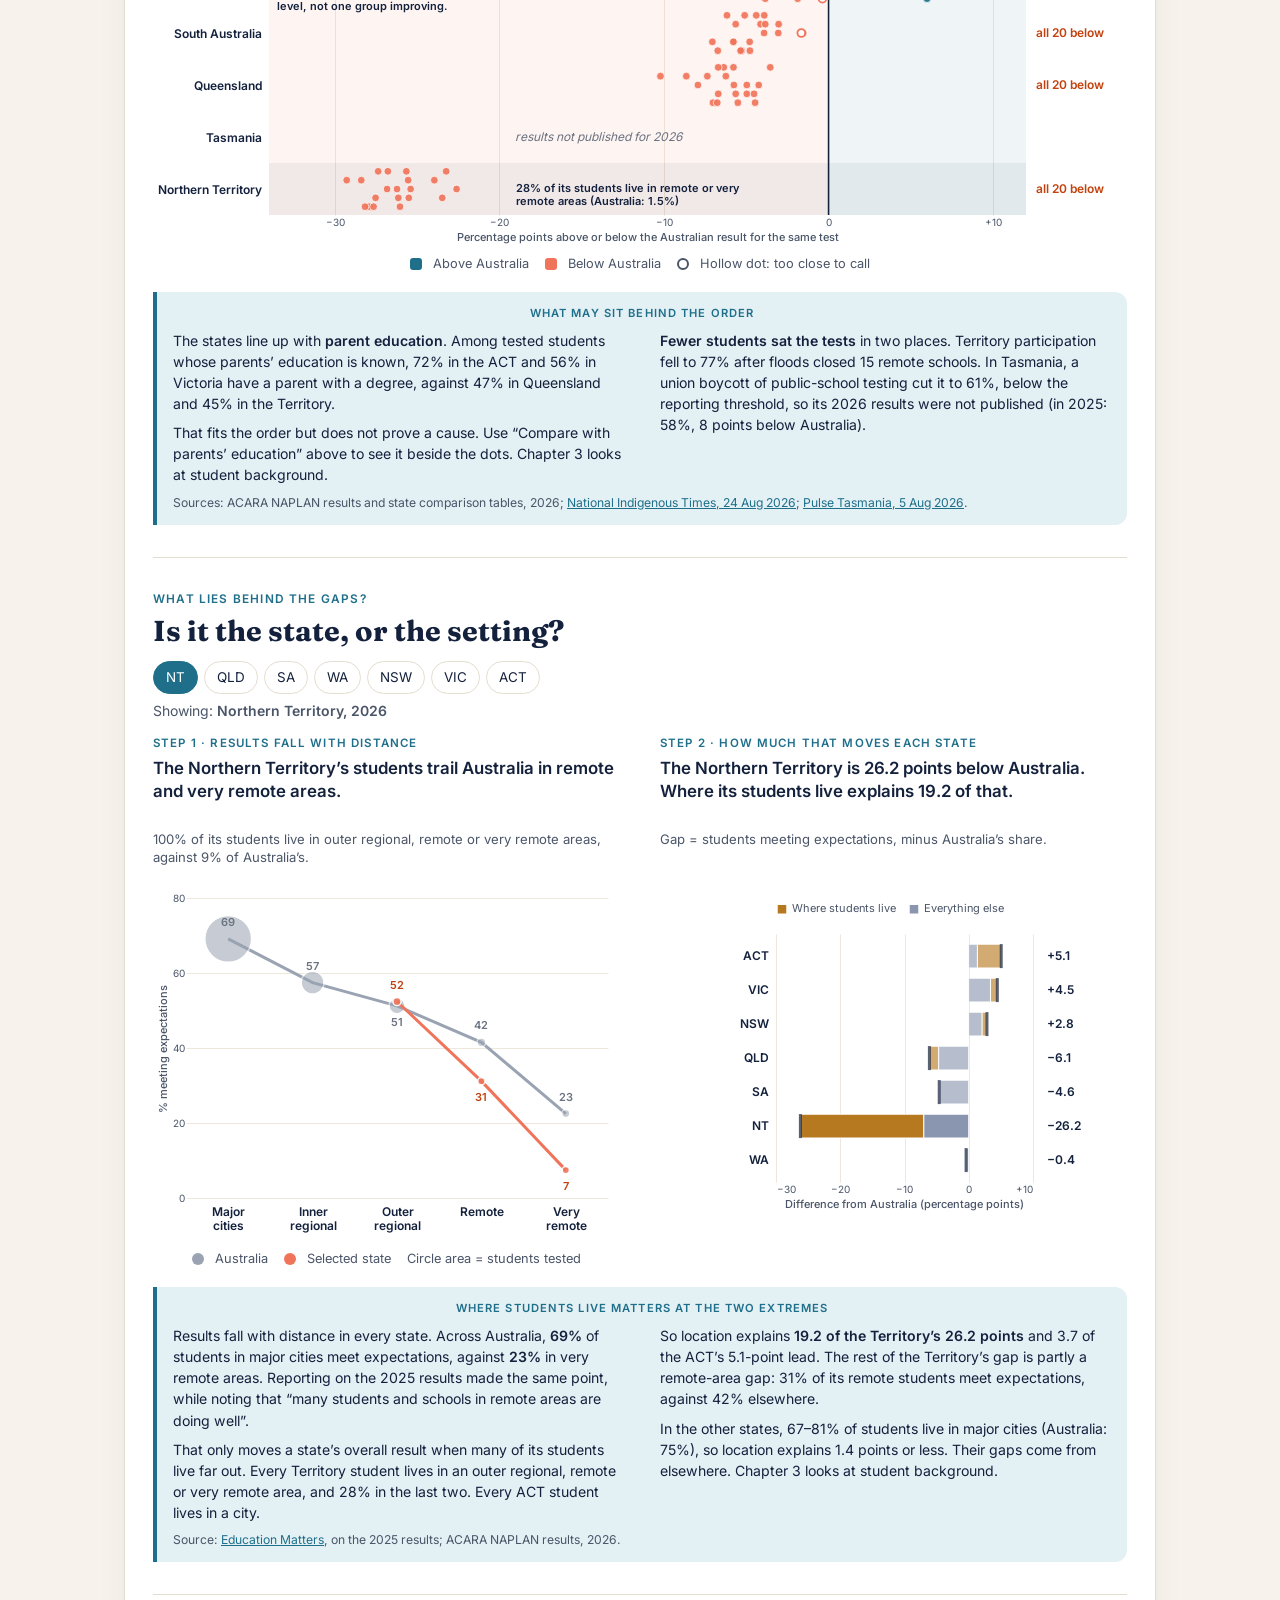
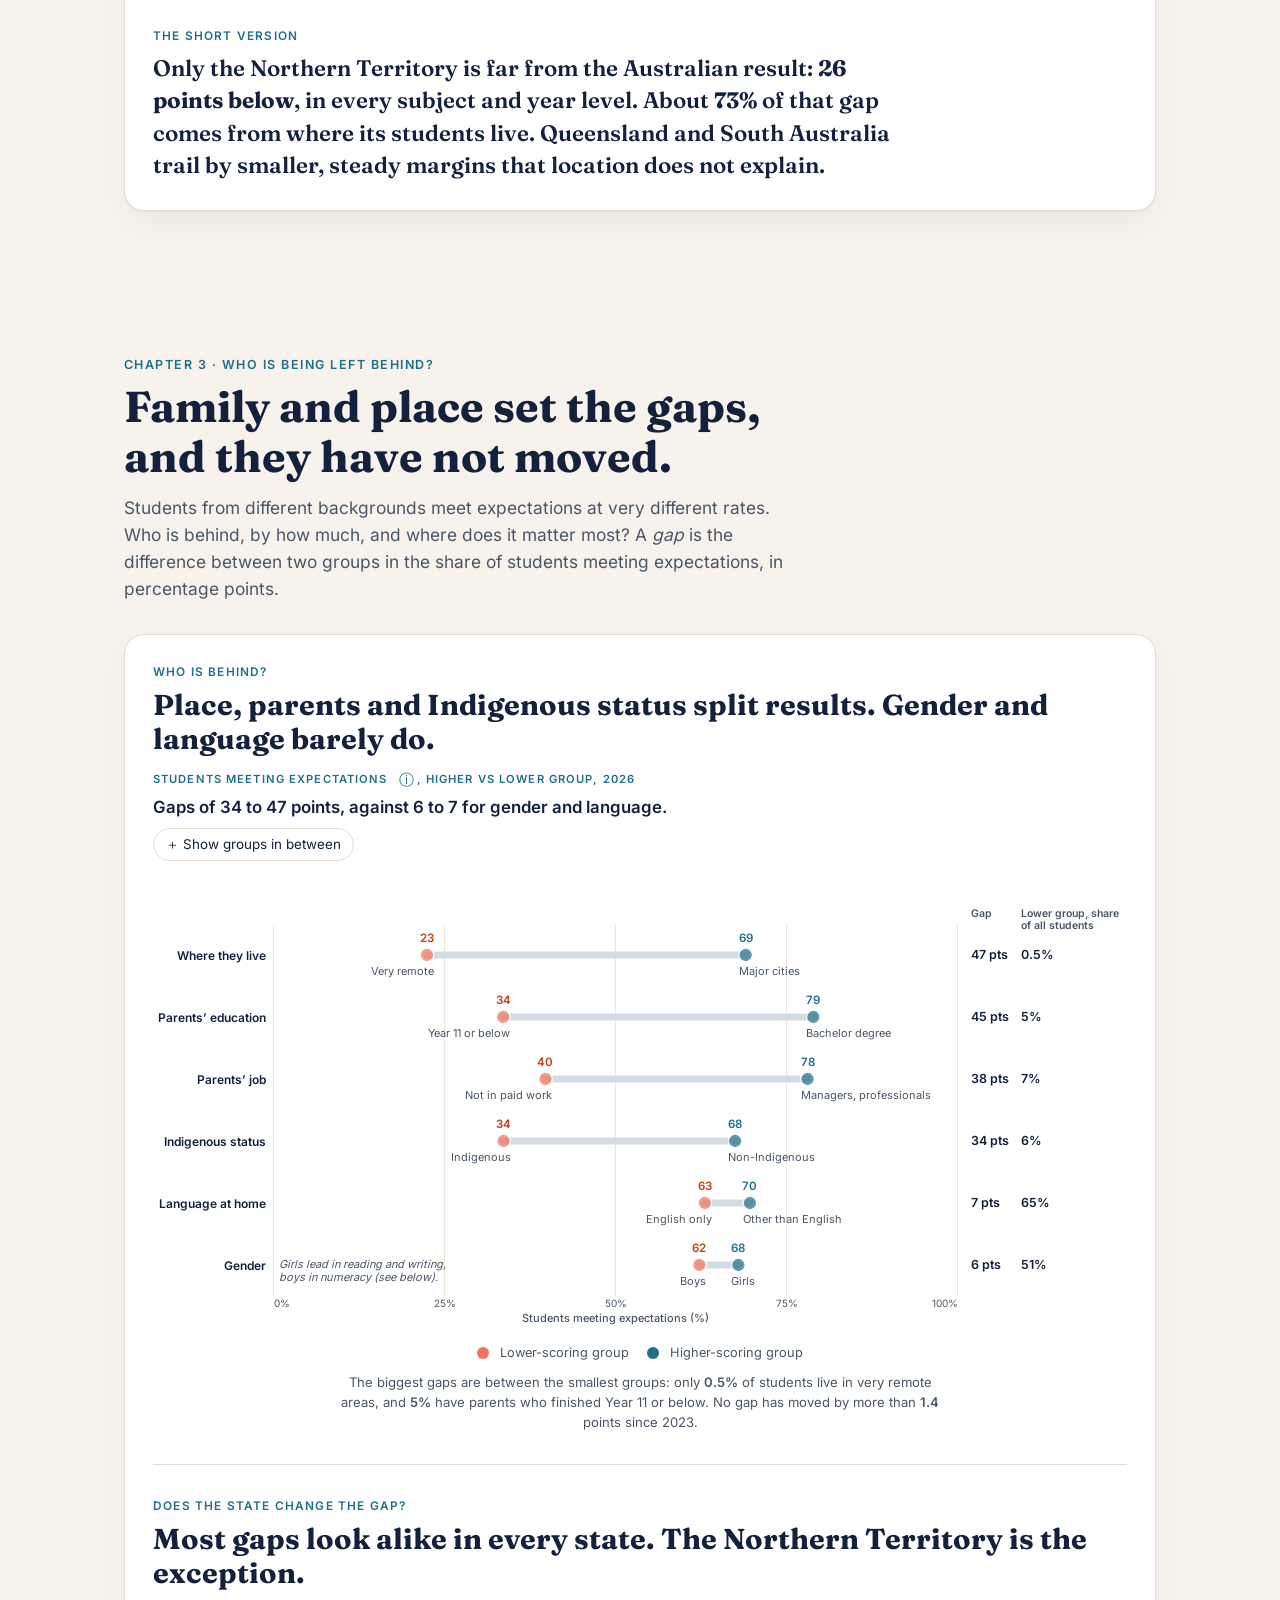
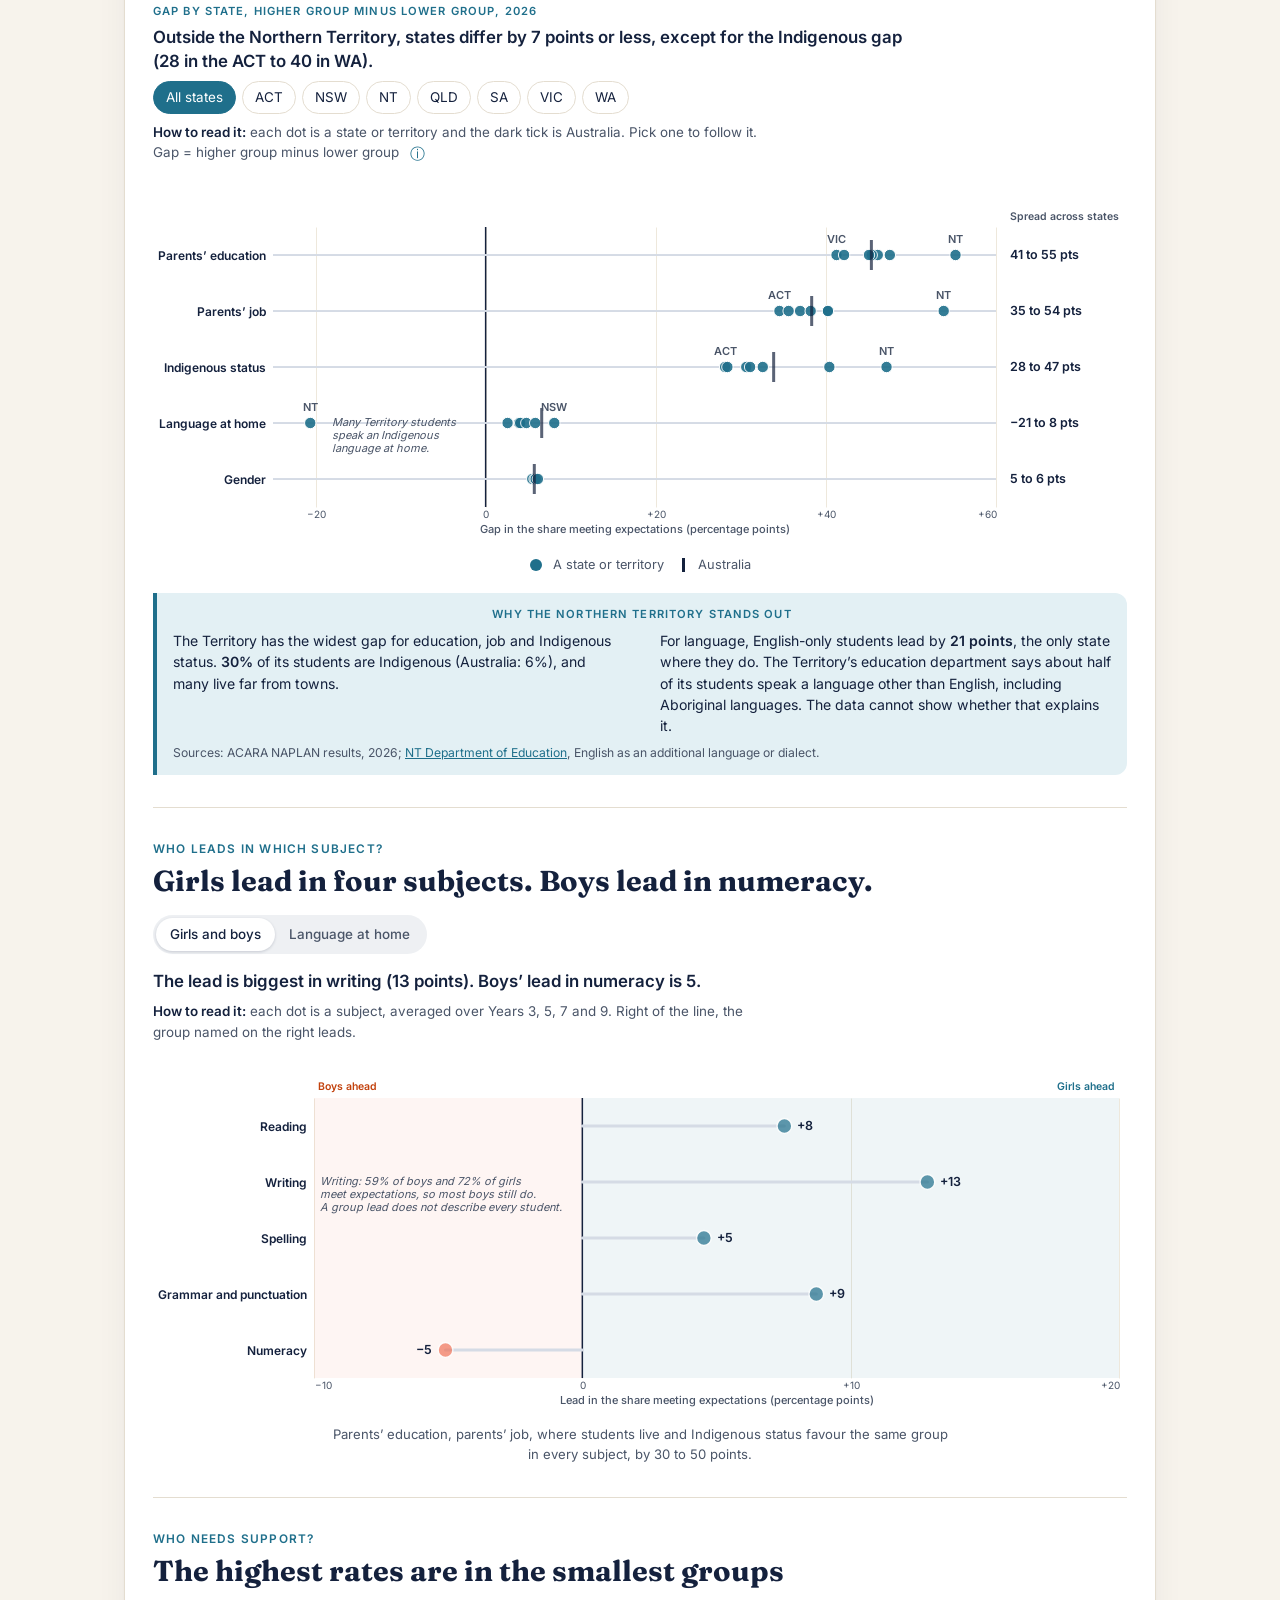
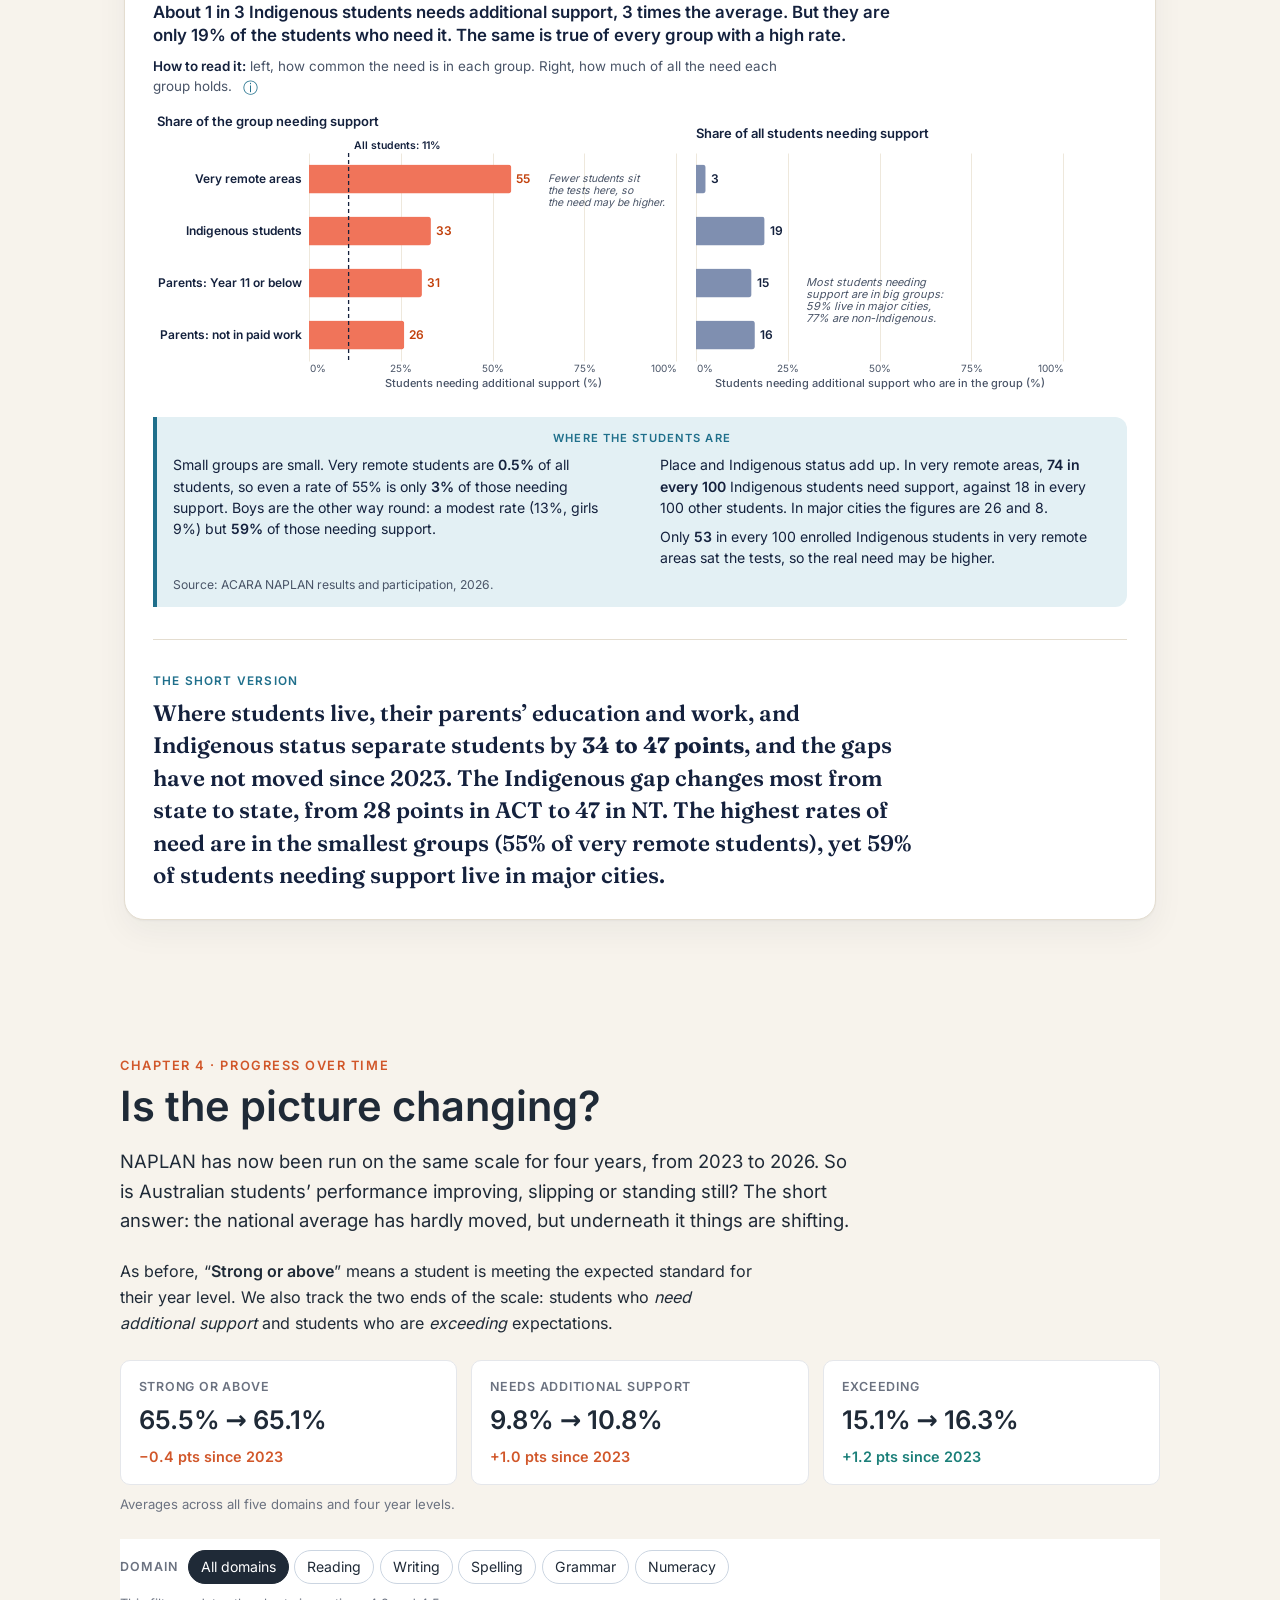
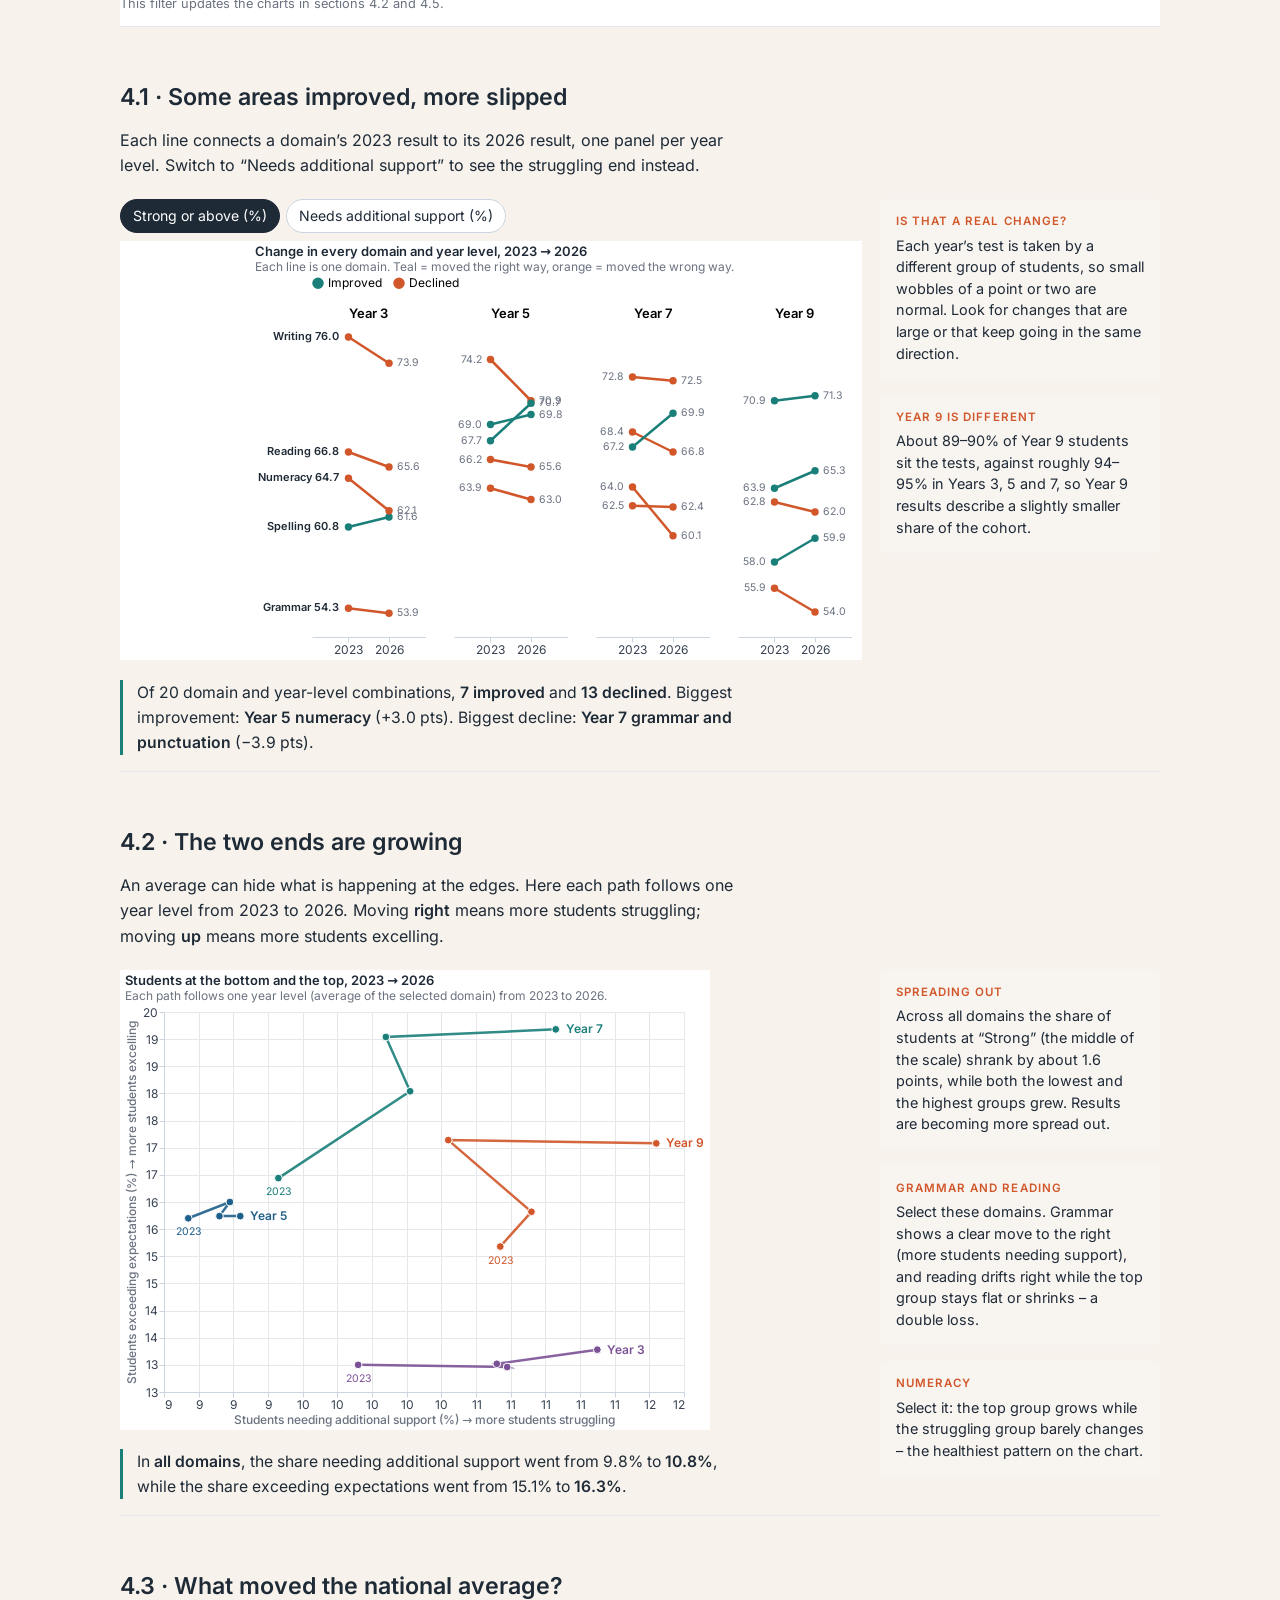
==== commit 22999f7d: "Added 3rd map exceeding expectations to chapter 2 - also changed meeting expectations to using carto" ====
--- a/index.html
+++ b/index.html
@@ -246,7 +246,7 @@
 
     <div class="card" id="c2-card">
 
-      <!-- Scene 1: two maps of the same states, switched by a tab. Both stay in the page; the hidden one keeps its size. -->
+      <!-- Scene 1: three maps of the same states, switched by a tab. All stay in the page; hidden ones keep their size. -->
       <div class="scene">
         <div class="scene-head">
           <p class="eyebrow-sm">State by state</p>
@@ -254,31 +254,39 @@
           <div class="seg" id="c2-maptab" role="group" aria-label="Choose what the map shows">
             <button type="button" data-tab="meet" class="active" aria-pressed="true">Meeting expectations</button>
             <button type="button" data-tab="need" aria-pressed="false">Needing support</button>
+            <button type="button" data-tab="top" aria-pressed="false">Exceeding expectations</button>
           </div>
         </div>
         <div class="c2-maptabs">
           <div class="c2-mp on" id="c2-panel-meet">
         <div class="scene-head">
-          <h4 class="c2-mt">Only the Territory is far from the Australian result.</h4>
-          <p class="c2-cap">Students meeting expectations in each state, compared with Australia</p>
-          <p class="scene-lede" id="c2-map-insight"></p>
-        </div>
-        <div class="map2-box"><div id="c2-sym" role="img" aria-label="Map of Australia with a circle on each state: circle size is the number of students meeting expectations, coloured by how far the state is from the Australian result"></div></div>
-        <div class="c2-key-row"><svg class="c2-key" width="46" height="34" viewBox="0 0 46 34" aria-hidden="true"><circle cx="16" cy="19" r="8" fill="#8a96b0" stroke="#fff" stroke-width="1.5"/><circle cx="30" cy="15" r="13" fill="#8a96b0" fill-opacity=".9" stroke="#fff" stroke-width="1.5"/></svg><span><strong>Circle size:</strong> number of students meeting expectations. The label gives their share of the state.</span></div>
+          <p class="scene-lede">Only the Territory is far from the Australian result.</p>
+          <p class="c2-guide"><strong>How to read it:</strong> each state is drawn as big as its number of students. Colour shows how far it is from Australia.</p>
+        </div>
+        <div class="map2-box"><div id="c2-carto" role="img" aria-label="Map of Australia with each state drawn as big as its number of students, coloured by how far its share of students meeting expectations is from the Australian result"></div></div>
         <p class="c2-legend-title">Points above or below Australia’s share of students meeting expectations</p>
-        <div class="c2-legend c2-map-legend" aria-label="Circle colours"><span class="lg"><i class="lg-sq" style="background:#c2410c"></i>10+ below</span><span class="lg"><i class="lg-sq" style="background:#f0745a"></i>3–10 below</span><span class="lg"><i class="lg-sq" style="background:#f4a994"></i>1–3 below</span><span class="lg"><i class="lg-sq" style="background:#b8b2a4"></i>within 1</span><span class="lg"><i class="lg-sq" style="background:#7fb3c7"></i>1–3 above</span><span class="lg"><i class="lg-sq" style="background:#0e5a78"></i>3+ above</span></div>
+        <div class="c2-legend c2-map-legend" aria-label="Map colours"><span class="lg"><i class="lg-sq" style="background:#c2410c"></i>10+ below</span><span class="lg"><i class="lg-sq" style="background:#f0745a"></i>3–10 below</span><span class="lg"><i class="lg-sq" style="background:#f8cbbd"></i>1–3 below</span><span class="lg"><i class="lg-sq" style="background:#ece8df"></i>within 1</span><span class="lg"><i class="lg-sq" style="background:#9fc9d8"></i>1–3 above</span><span class="lg"><i class="lg-sq" style="background:#0e5a78"></i>3+ above</span><span class="lg"><i class="lg-sq" style="background:#e3e3e3"></i>not published</span></div>
         <p class="c2-click-hint">Click a state to follow it in the sections below. <button type="button" class="c2-switch" data-tab="need">Next: who needs extra help? →</button></p>
       </div>
           <div class="c2-mp" id="c2-panel-need" aria-hidden="true">
         <div class="scene-head">
-          <h4 class="c2-mt">The Territory has over three times Australia’s share needing support.</h4>
-          <p class="c2-cap">Students needing additional support in each state, compared with Australia <span class="tip"><button type="button" class="info" aria-expanded="false" aria-controls="tip-need2" aria-label="What does needing additional support mean?">ⓘ</button><span class="tip-pop" role="tooltip" id="tip-need2" hidden><b>Needs additional support</b> is the lowest of NAPLAN’s four levels (below Developing, Strong and Exceeding): students at risk of not making enough progress without extra help. Figures average five subjects across Years 3, 5, 7 and 9.</span></span></p>
-          <p class="scene-lede" id="c2-sup-insight"></p>
+          <p class="scene-lede">The Territory has over three times Australia’s share needing support.</p>
+          <p class="c2-guide"><strong>How to read it:</strong> colour shows how far each state’s share is from Australia’s. <span class="tip"><button type="button" class="info" aria-expanded="false" aria-controls="tip-need2" aria-label="What does needing additional support mean?">ⓘ</button><span class="tip-pop" role="tooltip" id="tip-need2" hidden><b>Needs additional support</b> is the lowest of NAPLAN’s four levels (below Developing, Strong and Exceeding): students at risk of not making enough progress without extra help. Figures average five subjects across Years 3, 5, 7 and 9.</span></span></p>
         </div>
         <div class="map2-box"><div id="c2-sup" role="img" aria-label="Map of Australia coloured by how far each state's share of students needing additional support is from the Australian share"></div></div>
         <p class="c2-legend-title">Points above or below Australia’s share of students needing additional support</p>
         <div class="c2-legend c2-map-legend" aria-label="Map colours"><span class="lg"><i class="lg-sq" style="background:#c2410c"></i>10+ more</span><span class="lg"><i class="lg-sq" style="background:#f0745a"></i>3–10 more</span><span class="lg"><i class="lg-sq" style="background:#f8cbbd"></i>1–3 more</span><span class="lg"><i class="lg-sq" style="background:#ece8df"></i>within 1</span><span class="lg"><i class="lg-sq" style="background:#9fc9d8"></i>1–3 fewer</span><span class="lg"><i class="lg-sq" style="background:#0e5a78"></i>3+ fewer</span><span class="lg"><i class="lg-sq" style="background:#e3e3e3"></i>not published</span></div>
-        <p class="c2-click-hint"><button type="button" class="c2-switch" data-tab="meet">← Back: where the students are</button></p>
+        <p class="c2-click-hint"><button type="button" class="c2-switch" data-tab="meet">← Back: where the students are</button> <button type="button" class="c2-switch" data-tab="top">Next: the top end →</button></p>
+      </div>
+          <div class="c2-mp" id="c2-panel-top" aria-hidden="true">
+        <div class="scene-head">
+          <p class="scene-lede">Two states hold about two-thirds of the students exceeding expectations.</p>
+          <p class="c2-guide"><strong>How to read it:</strong> circle size is the number of students exceeding expectations; the label is their share of the state. <span class="tip"><button type="button" class="info" aria-expanded="false" aria-controls="tip-exc" aria-label="What does exceeding expectations mean?">ⓘ</button><span class="tip-pop" role="tooltip" id="tip-exc" hidden><b>Exceeding</b> is the top of NAPLAN’s four levels: above the expected level for the year. Figures average five subjects across Years 3, 5, 7 and 9.</span></span></p>
+        </div>
+        <div class="map2-box"><div id="c2-sym" role="img" aria-label="Map of Australia with a circle on each state: circle size is the number of students exceeding expectations, coloured by how far the state's share is from the Australian share"></div></div>
+        <p class="c2-legend-title">Points above or below Australia’s share of students exceeding expectations</p>
+        <div class="c2-legend c2-map-legend" aria-label="Circle colours"><span class="lg"><i class="lg-sq" style="background:#c2410c"></i>5+ below</span><span class="lg"><i class="lg-sq" style="background:#f0745a"></i>2–5 below</span><span class="lg"><i class="lg-sq" style="background:#b8b2a4"></i>within 2</span><span class="lg"><i class="lg-sq" style="background:#7fb3c7"></i>2+ above</span></div>
+        <p class="c2-click-hint"><button type="button" class="c2-switch" data-tab="need">← Back: who needs extra help?</button></p>
       </div>
         </div>
       </div>
--- a/chapter-2/css/chapter-2.css
+++ b/chapter-2/css/chapter-2.css
@@ -7,8 +7,8 @@
 #chapter-2 .map2-grid { display: grid; grid-template-columns: minmax(240px, 0.8fr) minmax(340px, 1.45fr); gap: 32px; align-items: start; }
 #chapter-2 .map2-grid > *, #chapter-2 .c2-panels > * { min-width: 0; }
 #chapter-2 .map2-box { width: 100%; height: 640px; }
-#chapter-2 #c2-sup, #chapter-2 #c2-sup .vega-embed, #chapter-2 #c2-sym, #chapter-2 #c2-sym .vega-embed { width: 100%; height: 100%; }
-#chapter-2 #c2-sup svg, #chapter-2 #c2-sup canvas, #chapter-2 #c2-sym svg, #chapter-2 #c2-sym canvas { max-width: 100%; }
+#chapter-2 #c2-carto, #chapter-2 #c2-carto .vega-embed, #chapter-2 #c2-sup, #chapter-2 #c2-sup .vega-embed, #chapter-2 #c2-sym, #chapter-2 #c2-sym .vega-embed { width: 100%; height: 100%; }
+#chapter-2 #c2-carto svg, #chapter-2 #c2-carto canvas, #chapter-2 #c2-sup svg, #chapter-2 #c2-sup canvas, #chapter-2 #c2-sym svg, #chapter-2 #c2-sym canvas { max-width: 100%; }
 #chapter-2 .map-insight { font-size: 1.05rem; font-weight: 600; line-height: 1.4; max-width: 44ch; }
 
 /* charts that size themselves to their container */
@@ -89,3 +89,5 @@
 #chapter-2 .c2-switch:focus-visible { outline: 2px solid var(--teal); outline-offset: 2px; }
 #chapter-2 .c2-mp .c2-cap { margin-top: 6px; }
 #chapter-2 .c2-mt { margin: 0 0 8px; font-family: var(--font-display); font-size: clamp(1.15rem, 2.1vw, 1.45rem); line-height: 1.25; font-weight: 600; color: var(--ink); }
+#chapter-2 .c2-guide { margin: 0 0 12px; max-width: 78ch; font-size: 0.86rem; line-height: 1.5; color: var(--ink-soft); }
+#chapter-2 .c2-guide strong { color: var(--ink); }
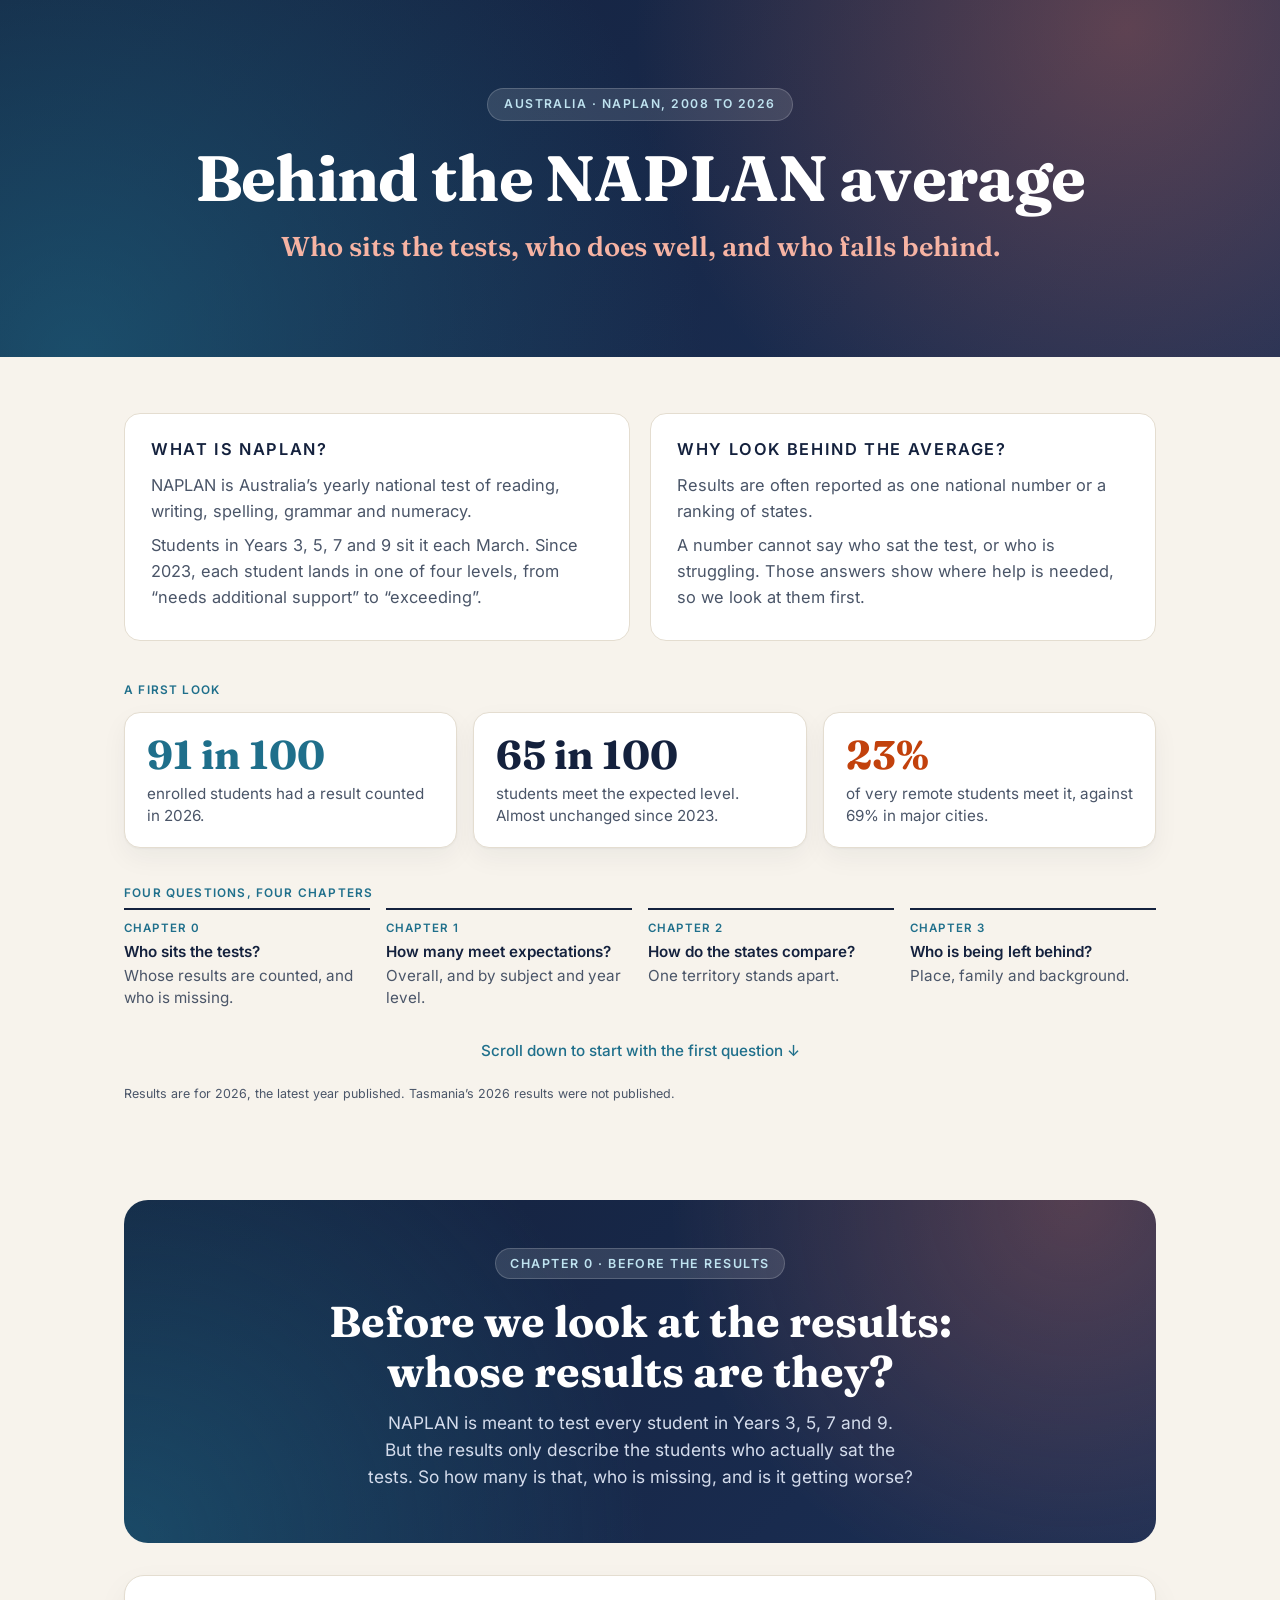
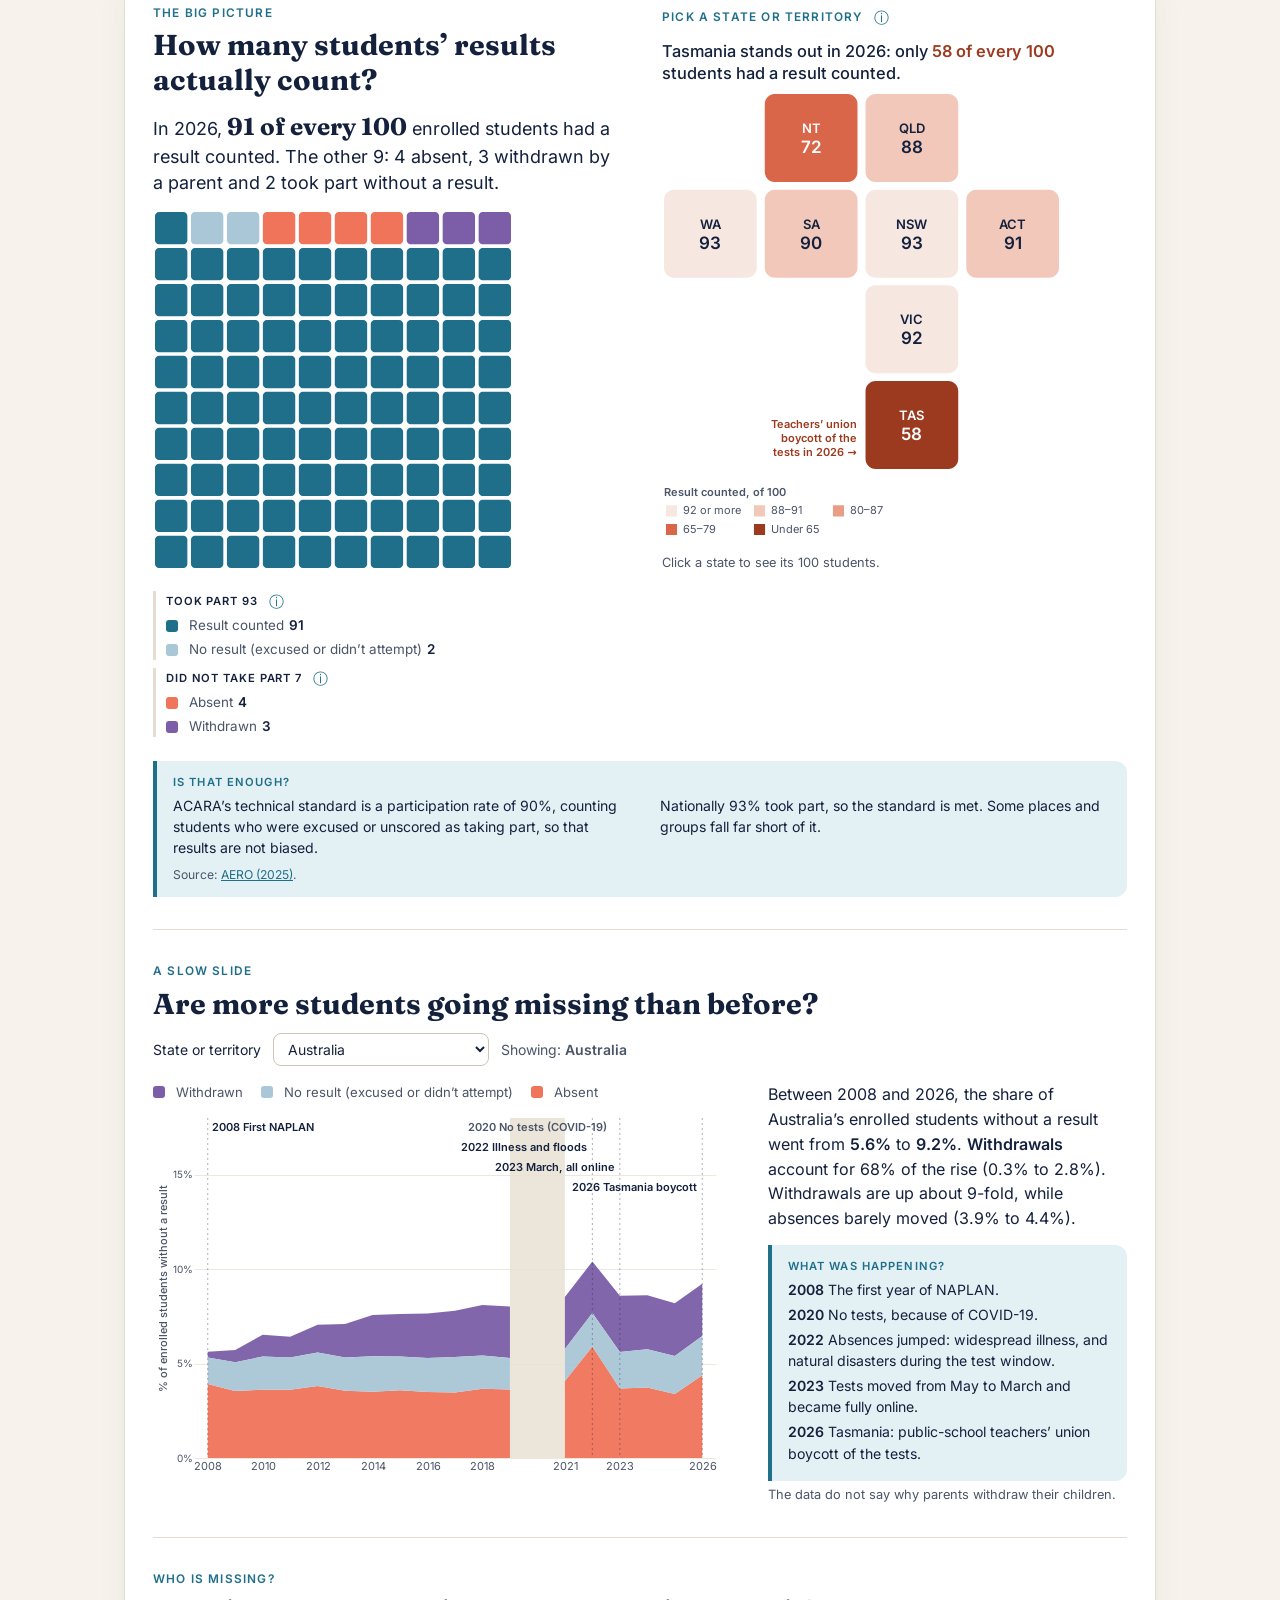
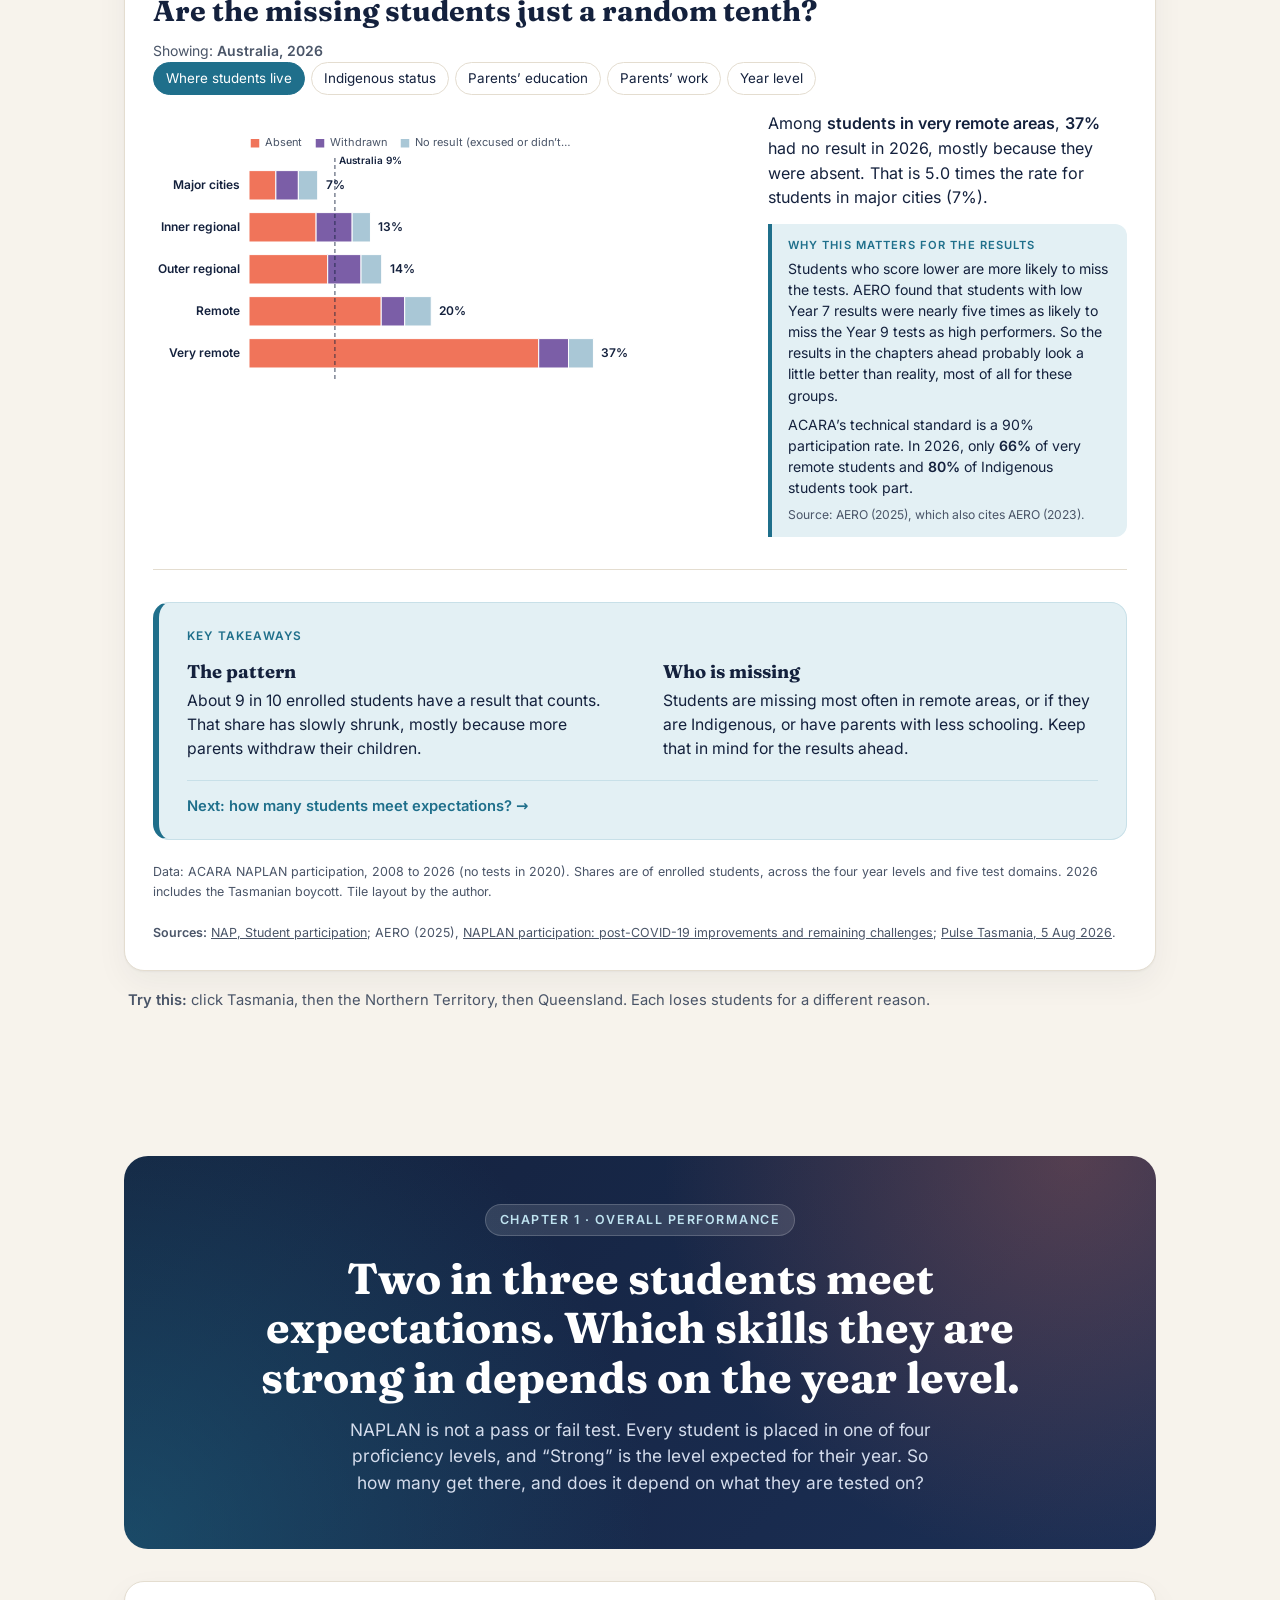
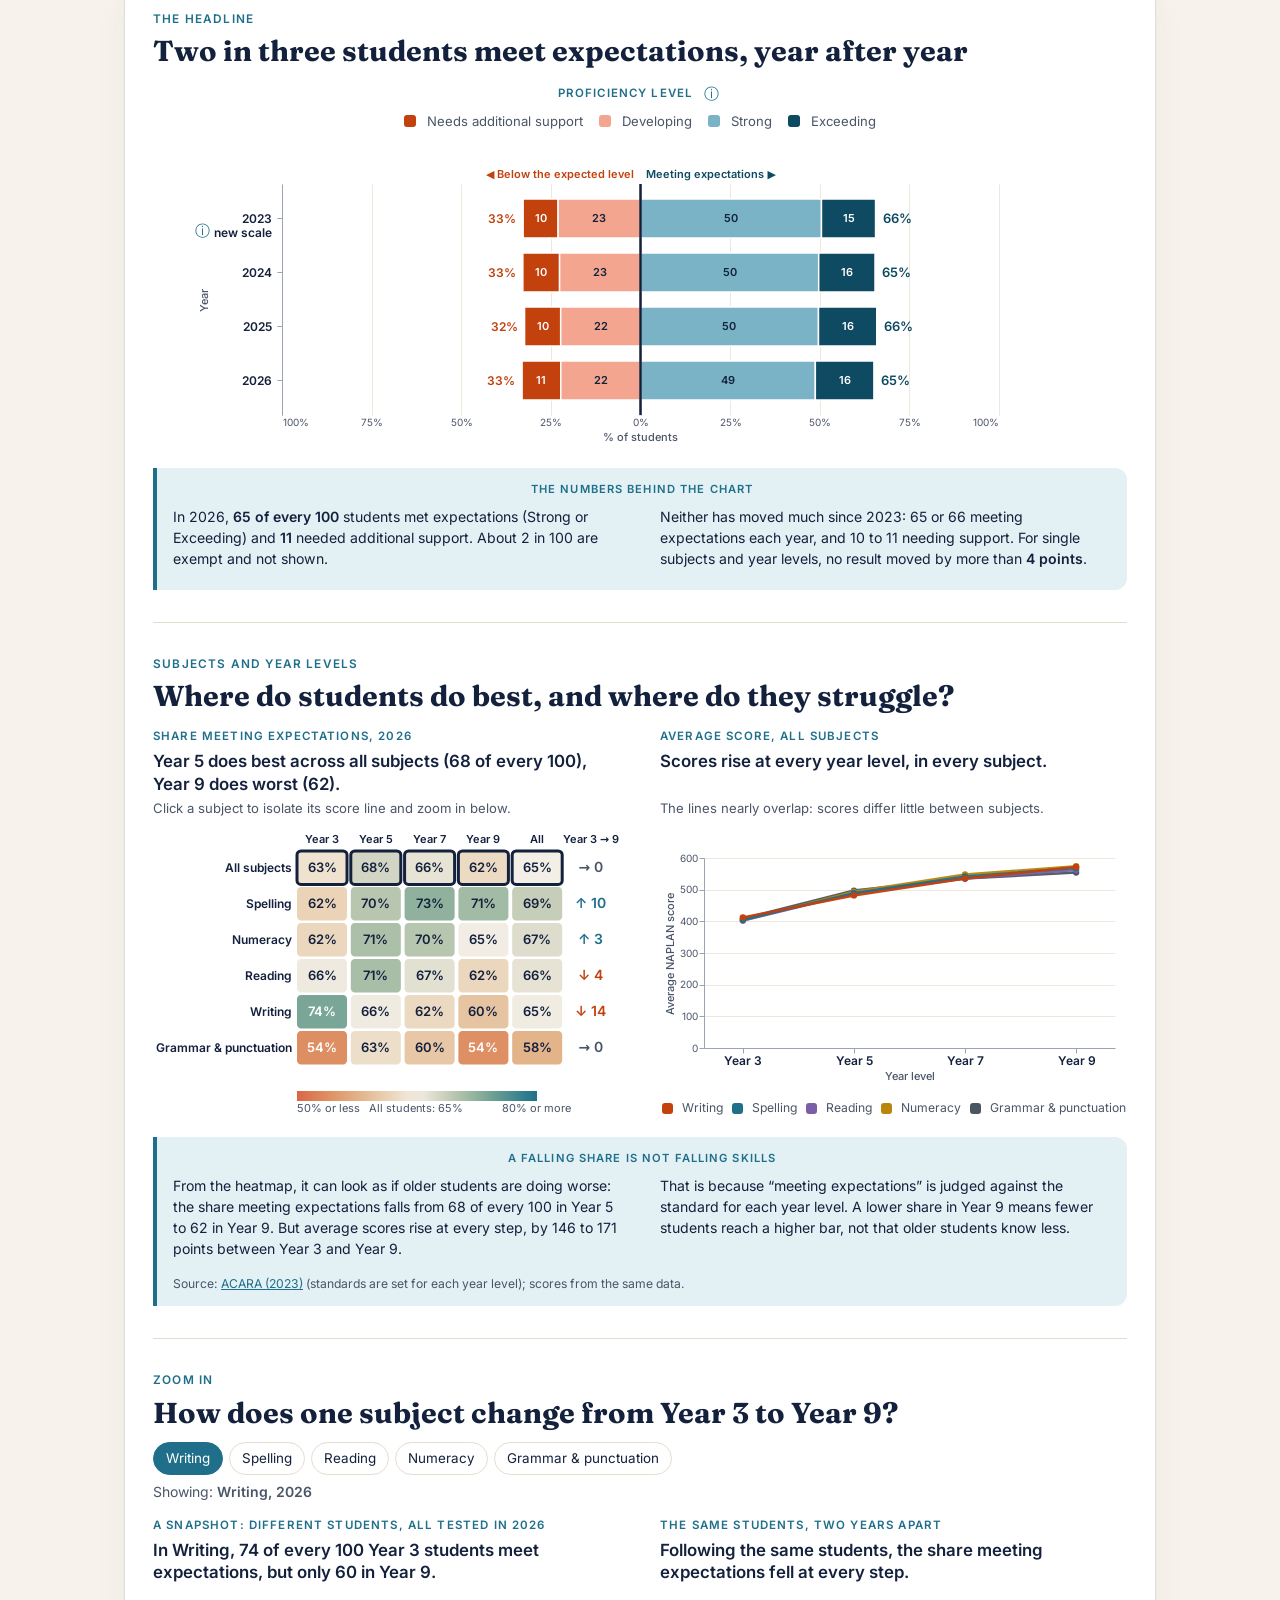
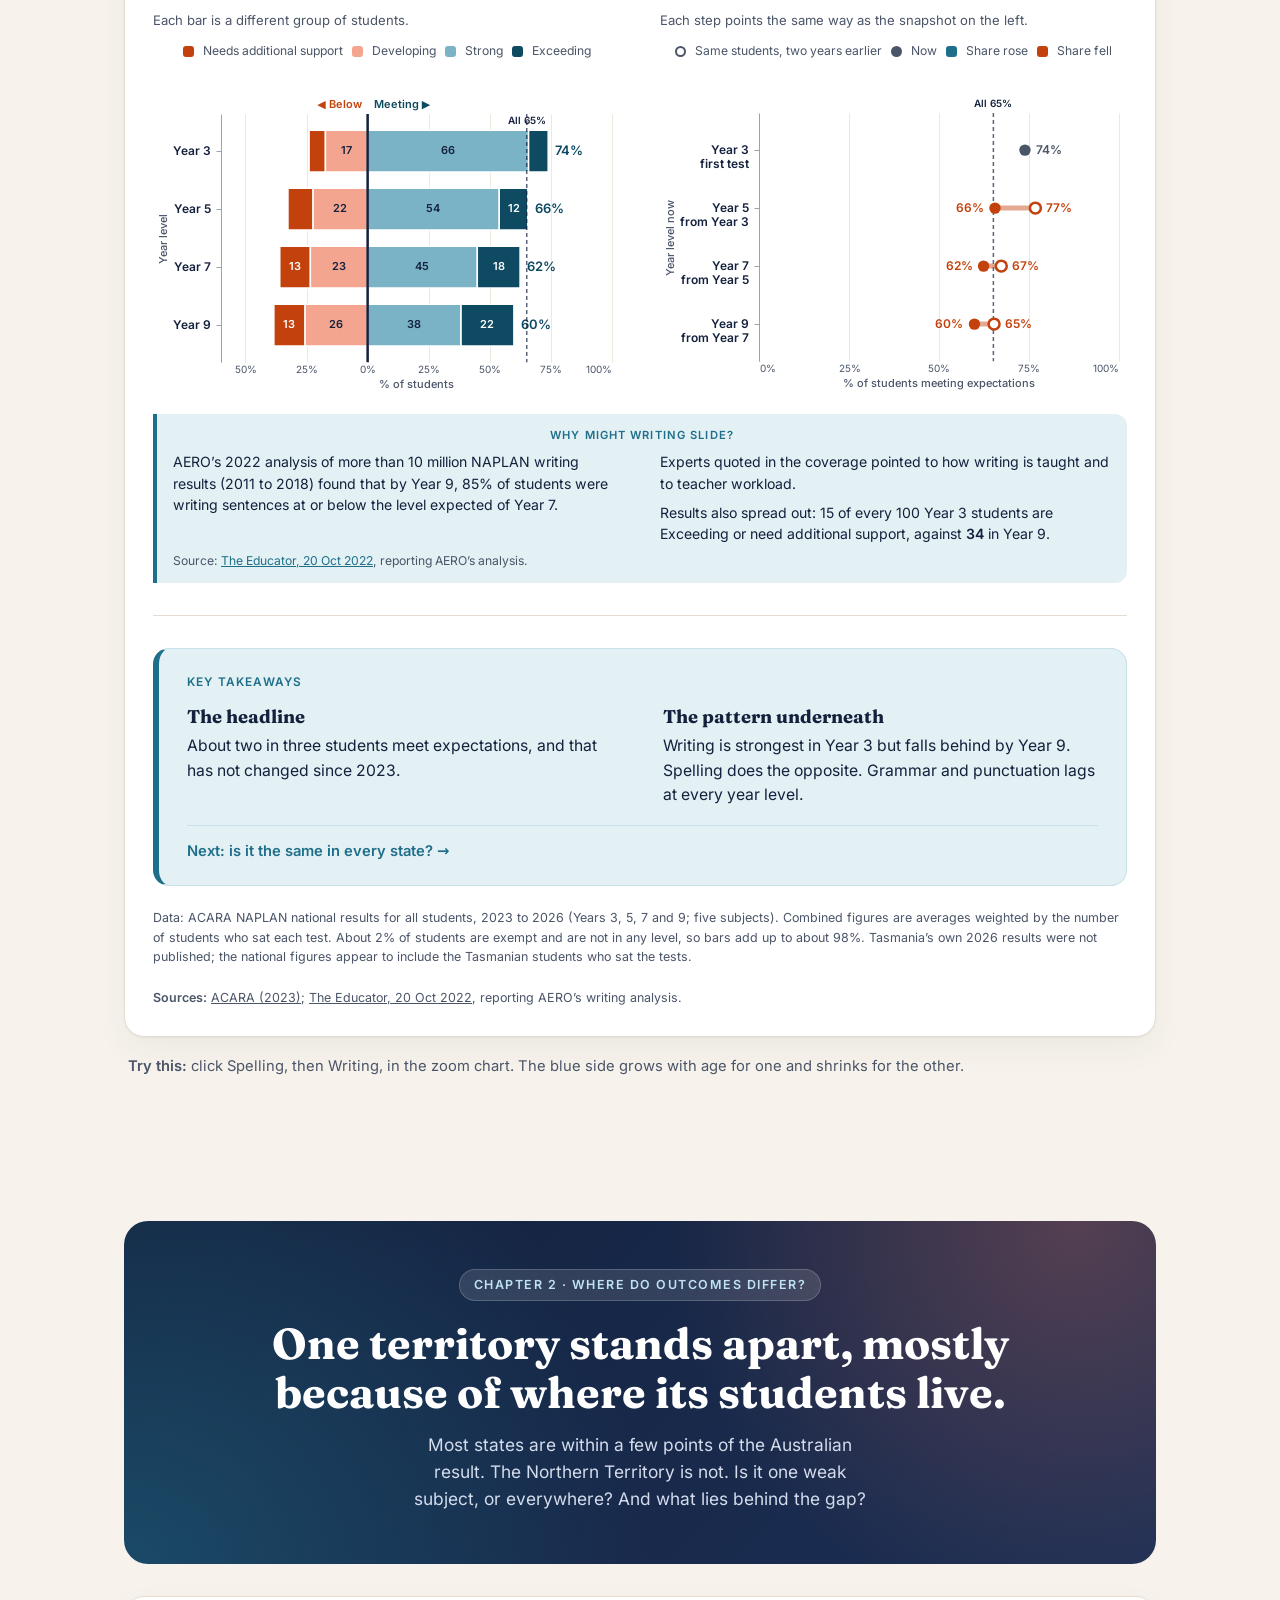
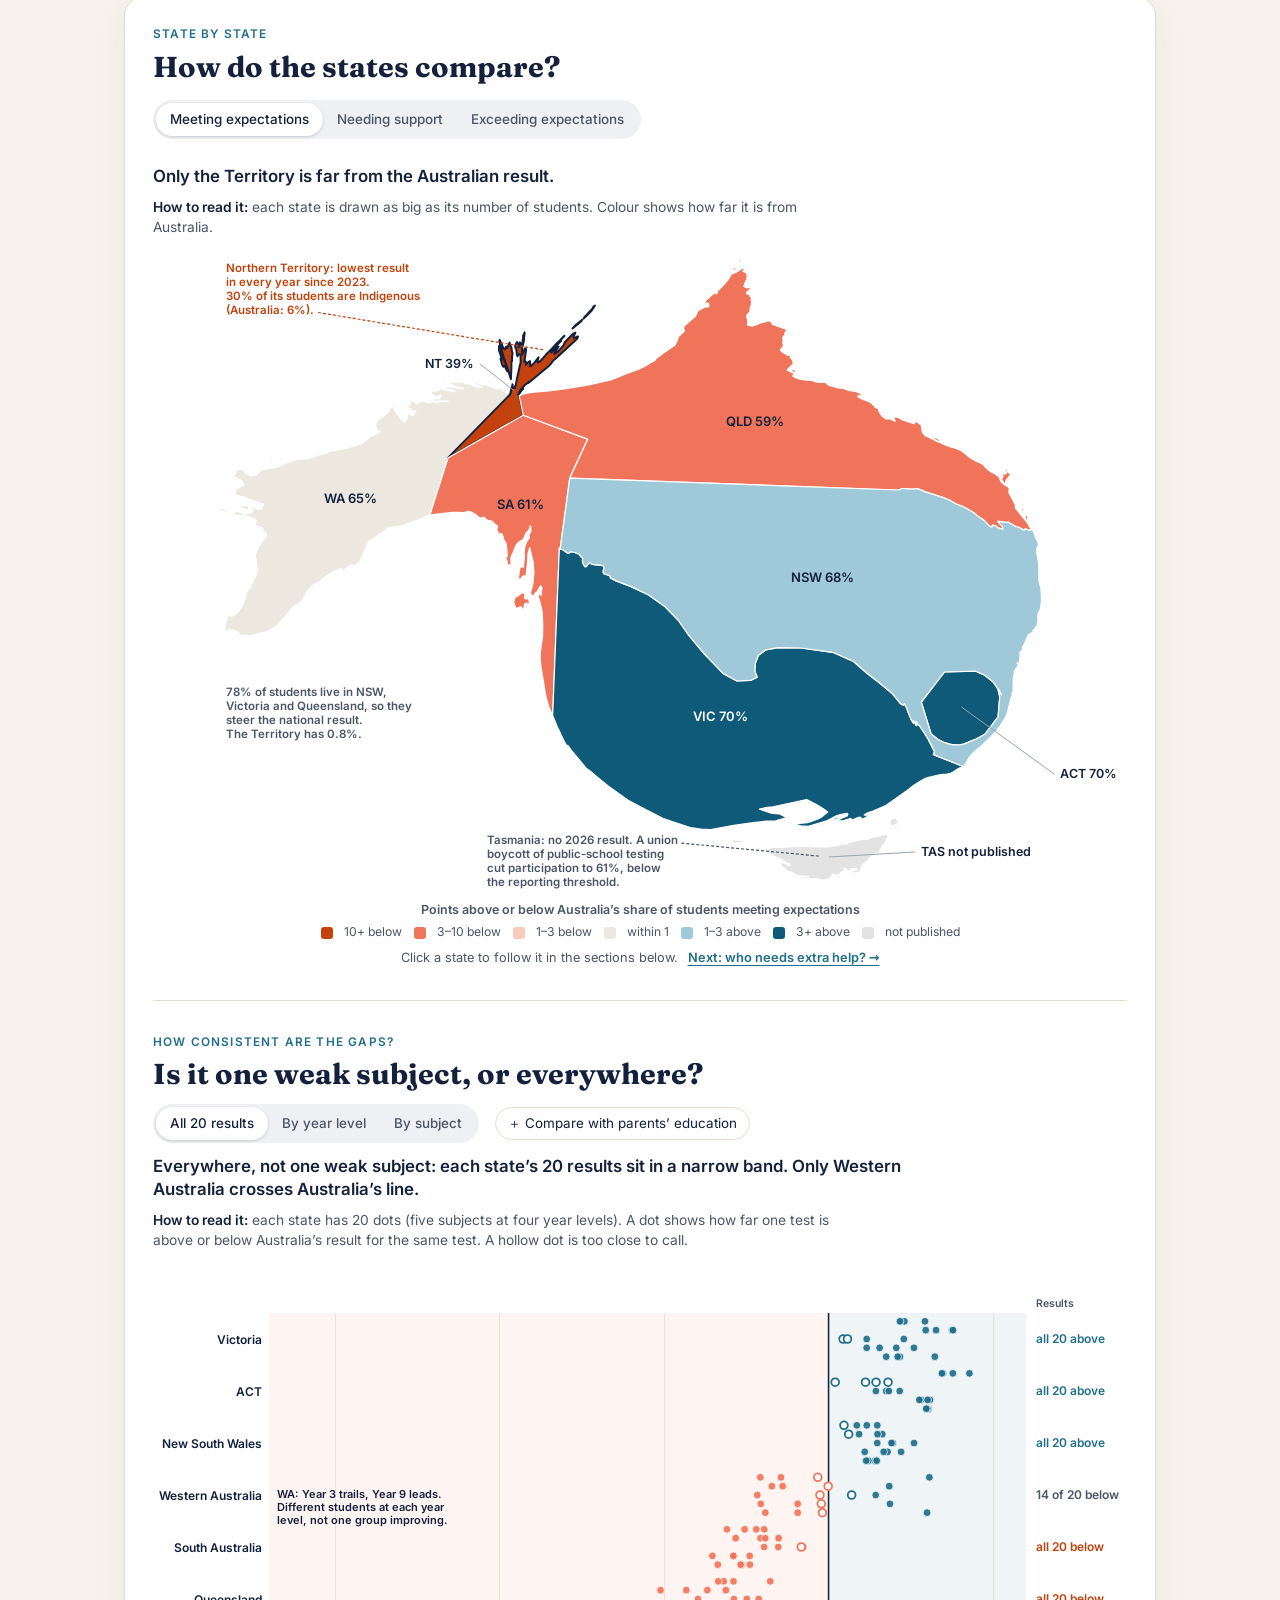
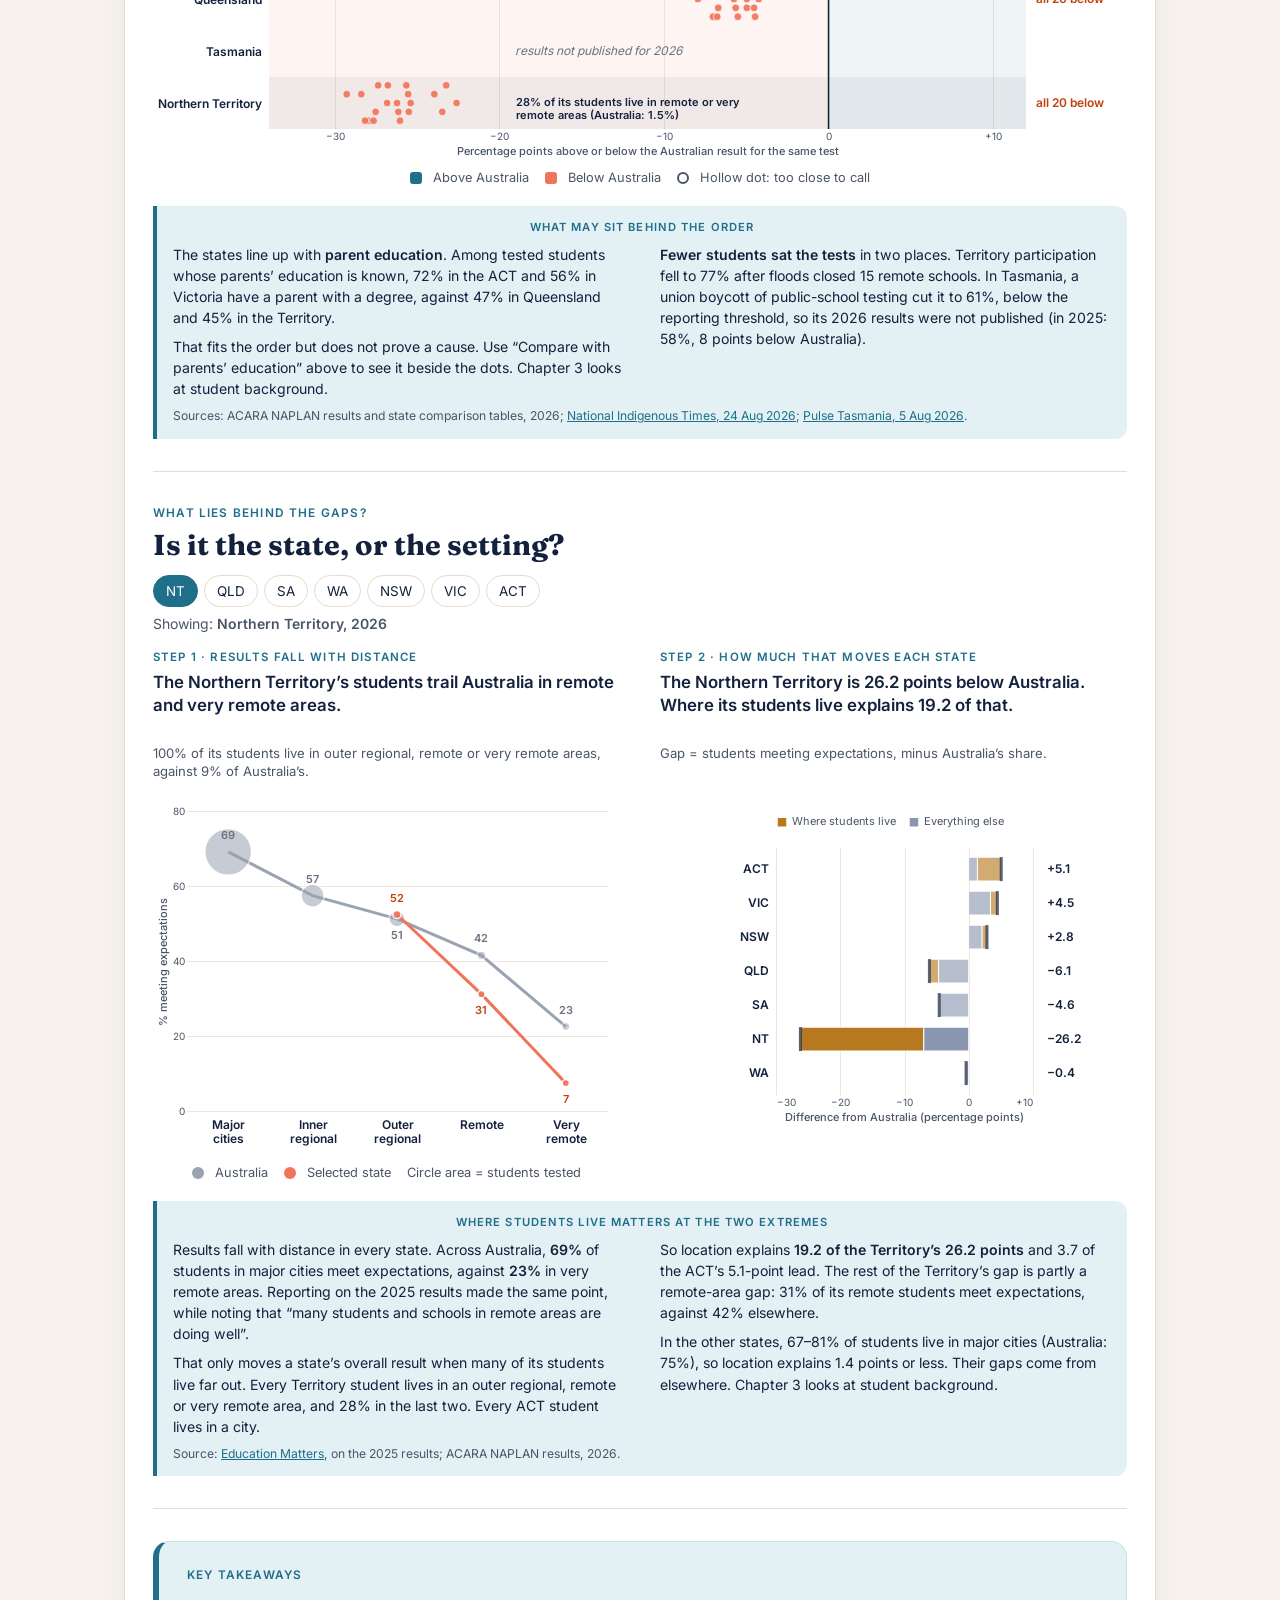
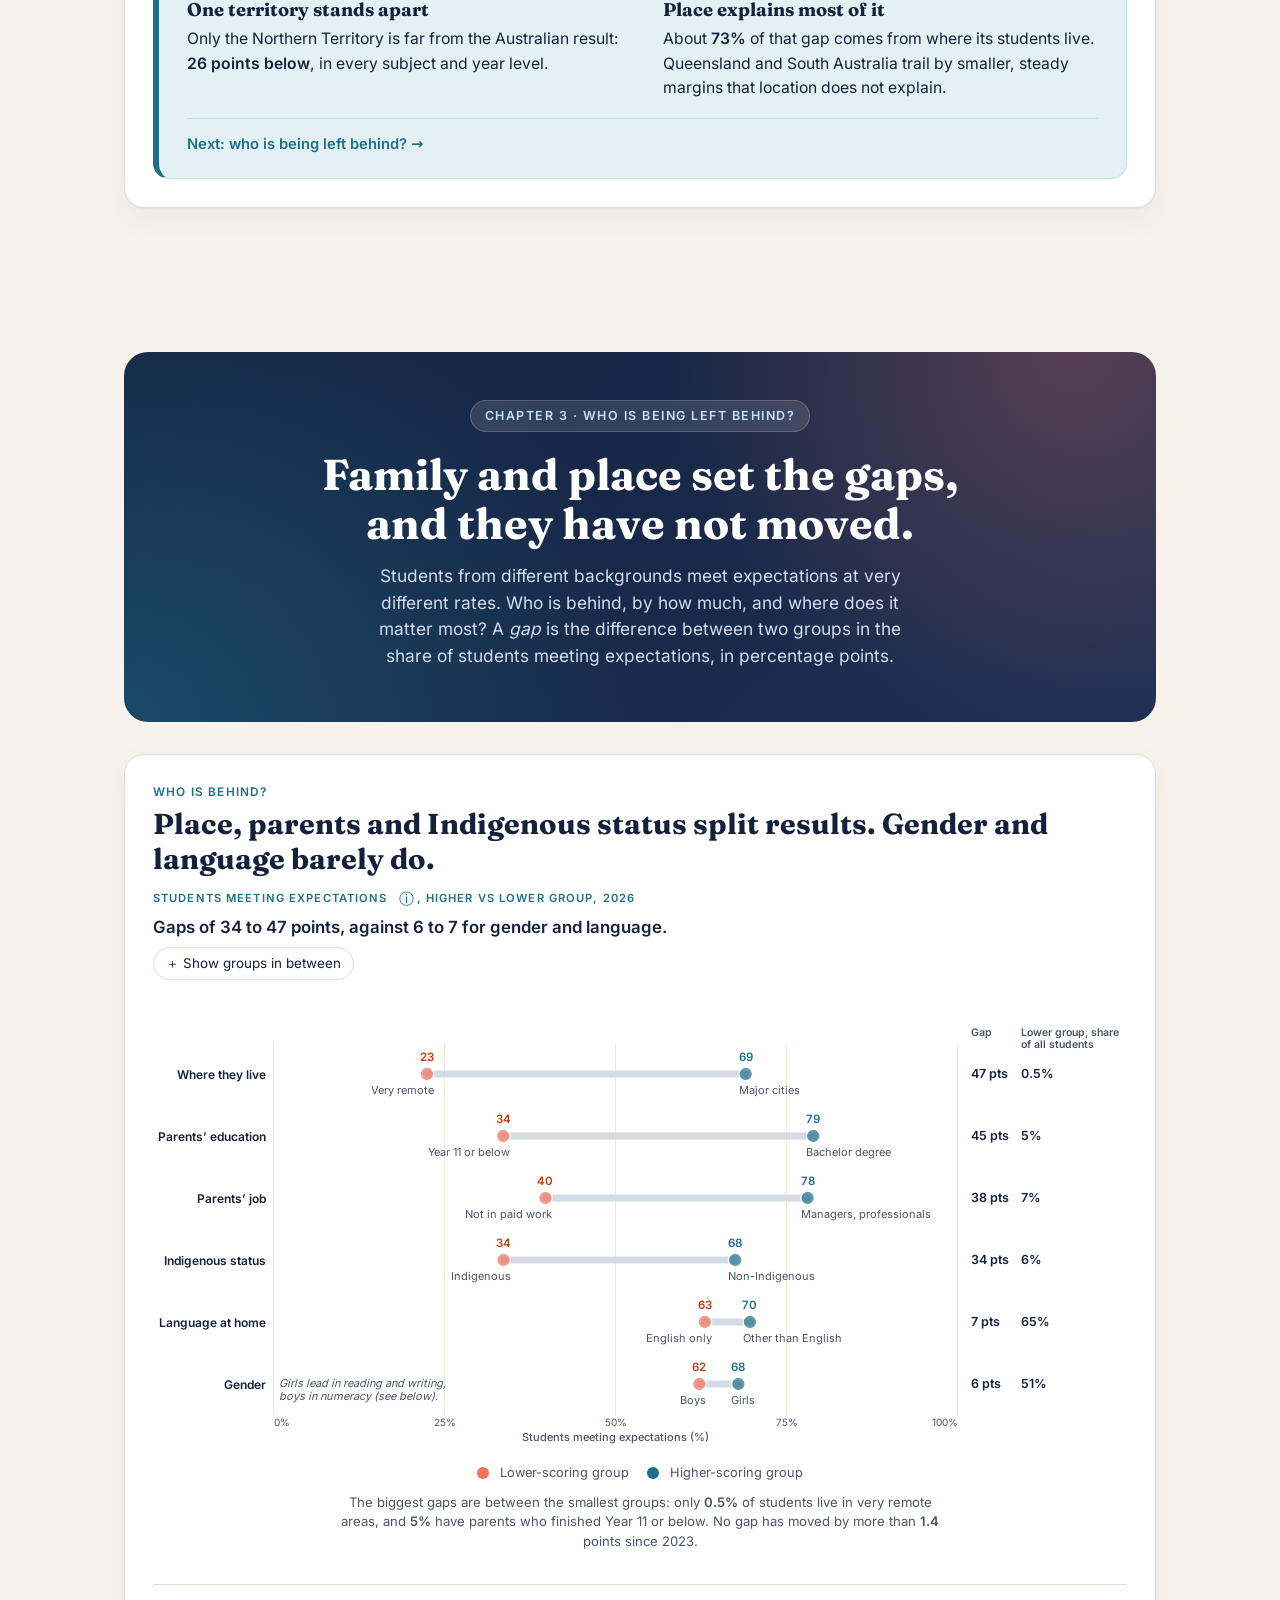
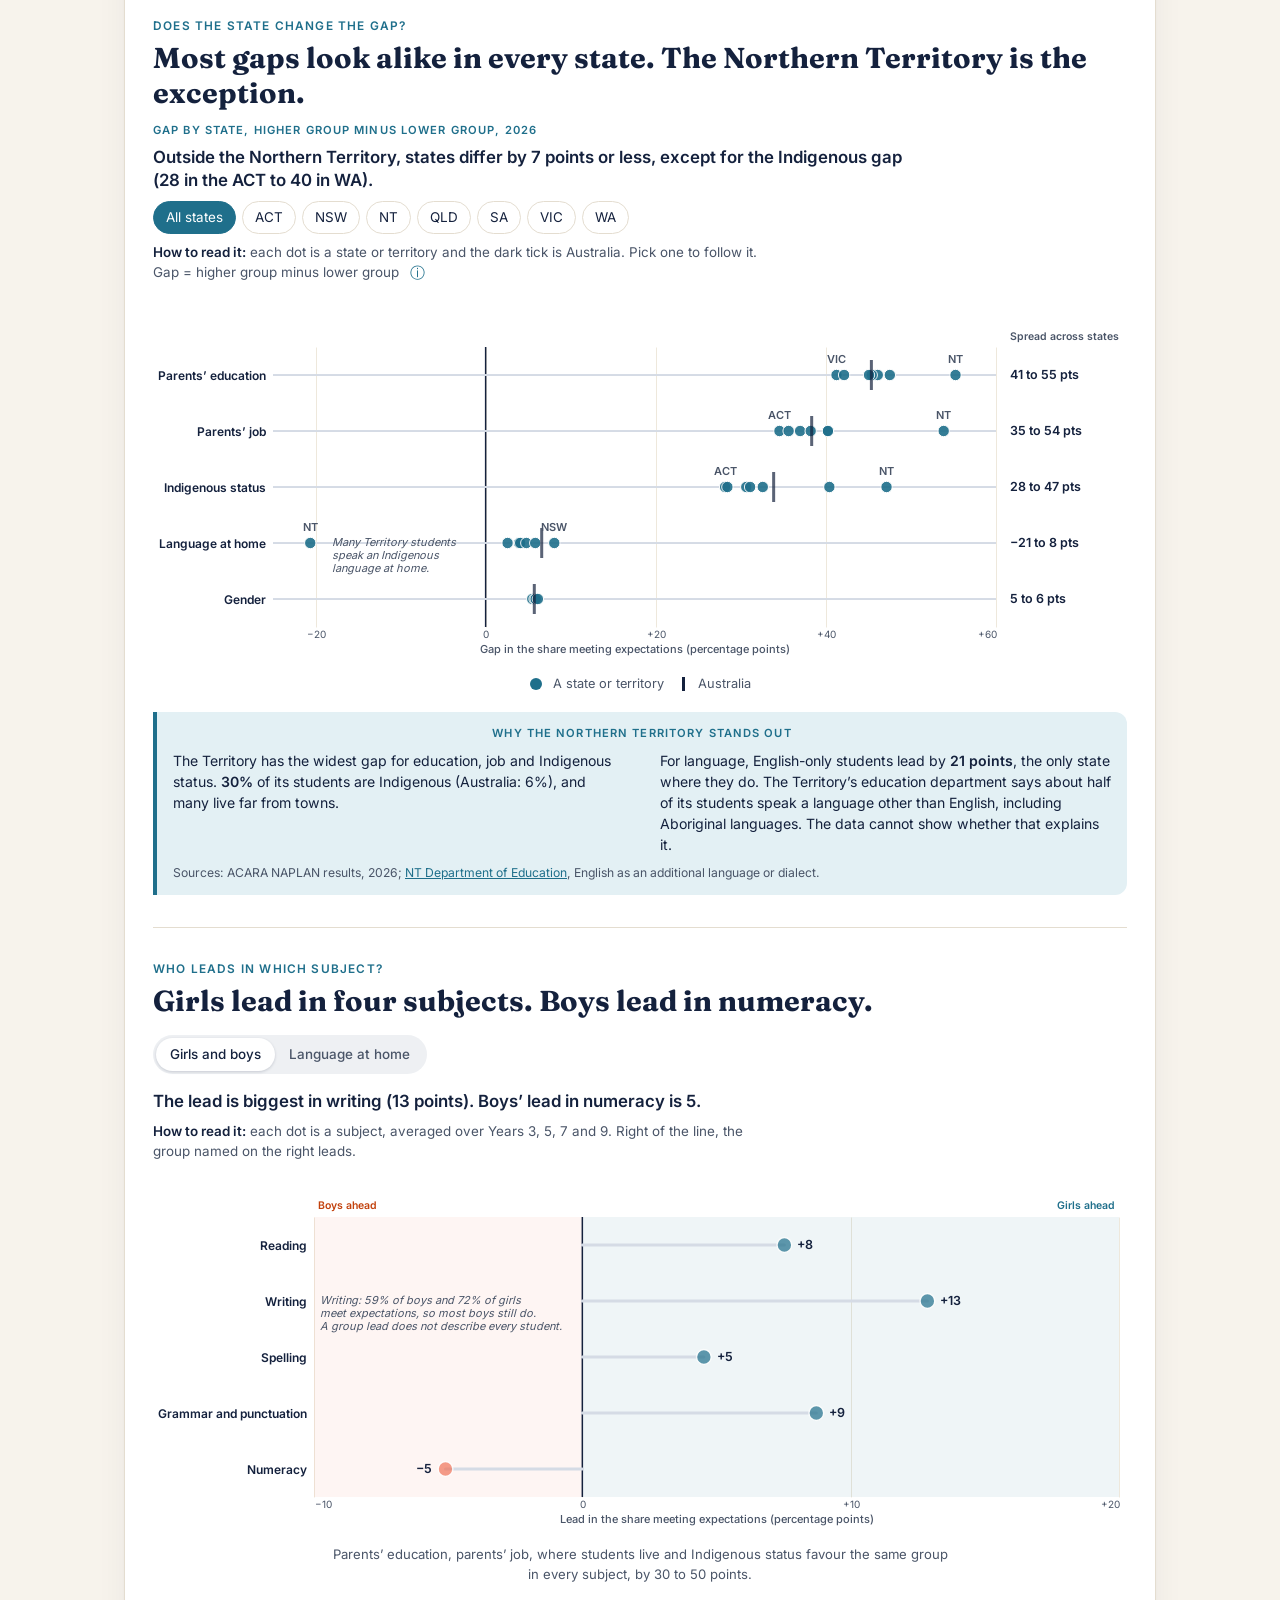
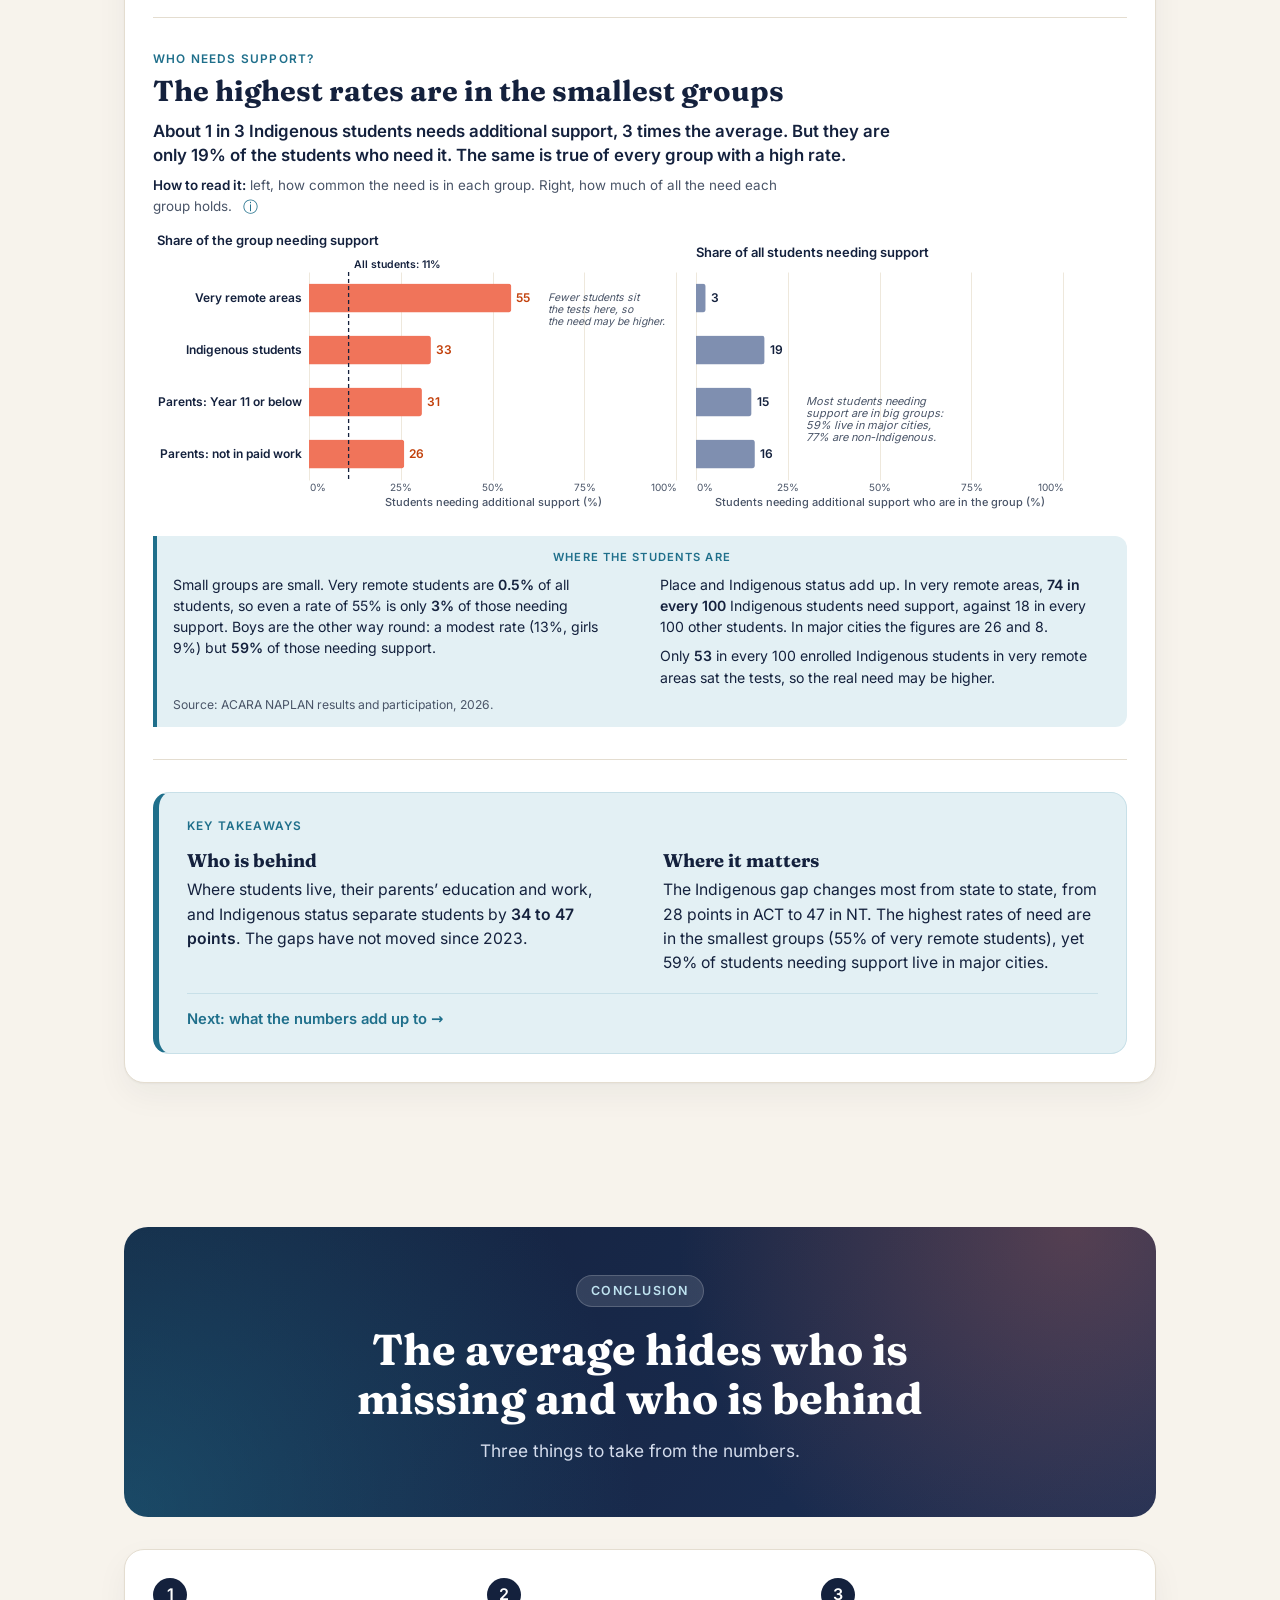
==== commit fdd1089e: "Add introduction, conclusion and - put key takeaway in boxes - style and layout titles and subtitles" ====
--- a/index.html
+++ b/index.html
@@ -3,7 +3,9 @@
 <head>
   <meta charset="UTF-8" />
   <meta name="viewport" content="width=device-width, initial-scale=1" />
-  <title>NAPLAN Performance Trends · Australia</title>
+  <title>Behind the NAPLAN average · Australia</title>
+  <meta name="description" content="Who sits Australia's national tests, who does well, and who falls behind. A data story built from ACARA's NAPLAN results, 2008 to 2026." />
+  <meta name="author" content="Lee Hui Yee" />
 
   <!-- Global styles, then one stylesheet per chapter -->
   <link rel="stylesheet" href="css/fonts.css" />
@@ -13,13 +15,53 @@
   <link rel="stylesheet" href="chapter-1/css/chapter-1.css" />
   <link rel="stylesheet" href="chapter-2/css/chapter-2.css" />
   <link rel="stylesheet" href="chapter-3/css/chapter-3.css" />
-  <link rel="stylesheet" href="chapter-4/css/chapter4.css" />
+  <!-- <link rel="stylesheet" href="chapter-4/css/chapter4.css" /> -->
+  <link rel="stylesheet" href="css/frame.css" />
 </head>
 <body>
-  <section id="title" class="title">
-    <header class="title chapter-head">
-      <h1>NAPLAN Performance Trends</h1>
-    </header>
+
+  <!-- ============ TITLE BANNER ============ -->
+  <header class="hero">
+    <div class="hero-inner">
+      <p class="pill">Australia · NAPLAN, 2008 to 2026</p>
+      <h1>Behind the NAPLAN average</h1>
+      <p class="subtitle">Who sits the tests, who does well, and who falls behind.</p>
+    </div>
+  </header>
+
+  <!-- ============ INTRODUCTION ============ -->
+  <section id="intro" class="chapter">
+    <div class="intro-why">
+      <div>
+        <p class="eyebrow-sm">What is NAPLAN?</p>
+        <p>NAPLAN is Australia’s yearly national test of reading, writing, spelling, grammar and numeracy.</p>
+        <p>Students in Years 3, 5, 7 and 9 sit it each March. Since 2023, each student lands in one of four levels, from “needs additional support” to “exceeding”.</p>
+      </div>
+      <div>
+        <p class="eyebrow-sm">Why look behind the average?</p>
+        <p>Results are often reported as one national number or a ranking of states.</p>
+        <p>A number cannot say who sat the test, or who is struggling. Those answers show where help is needed, so we look at them first.</p>
+      </div>
+    </div>
+
+    <p class="eyebrow-sm intro-label">A first look</p>
+    <div class="intro-stats" id="intro-stats">
+      <div class="stat"><p class="stat-num" id="st1-n"></p><p class="stat-txt" id="st1-t"></p></div>
+      <div class="stat"><p class="stat-num" id="st2-n"></p><p class="stat-txt" id="st2-t"></p></div>
+      <div class="stat"><p class="stat-num" id="st3-n"></p><p class="stat-txt" id="st3-t"></p></div>
+    </div>
+
+    <div class="intro-path">
+      <p class="eyebrow-sm">Four questions, four chapters</p>
+      <ol>
+        <li><strong>Who sits the tests?</strong> Whose results are counted, and who is missing.</li>
+        <li><strong>How many meet expectations?</strong> Overall, and by subject and year level.</li>
+        <li><strong>How do the states compare?</strong> One territory stands apart.</li>
+        <li><strong>Who is being left behind?</strong> Place, family and background.</li>
+      </ol>
+    </div>
+    <p class="intro-go">Scroll down to start with the first question ↓</p>
+    <p class="footnote intro-note">Results are for 2026, the latest year published. Tasmania’s 2026 results were not published.</p>
   </section>
 
   <!-- ============ CHAPTER 0 · BEFORE THE RESULTS ============ -->
@@ -37,17 +79,17 @@
 
       <!-- Scene A: the big picture + pick a state -->
       <div class="scene">
-        <p class="eyebrow-sm">The big picture</p>
-        <h3>How many students' results actually count?</h3>
         <div class="c0-grid">
           <div class="c0-left">
+            <p class="eyebrow-sm">The big picture</p>
+            <h3>How many students’ results actually count?</h3>
             <p class="c0-caption" id="c0-caption"></p>
             <div class="waffle-box"><div id="c0-waffle" role="img" aria-label="Waffle chart: what happened to 100 enrolled students"></div></div>
             <div class="hier" aria-label="Key to the waffle chart">
               <div class="hier-group">
                 <span class="hier-title">Took part <b id="h-took"></b> <span class="tip"><button type="button" class="info" aria-expanded="false" aria-controls="tip-took" aria-label="What counts as taking part?">ⓘ</button><span class="tip-pop" role="tooltip" id="tip-took" hidden><b>Took part</b> includes students who got a result counted, plus students who sat the test but have no result: excused (for a significant disability, or newly arrived with limited English) or did not attempt enough to be scored. ACARA counts these students as taking part.</span></span></span>
                 <span class="lg"><i class="lg-sq" style="background:#1f6f8b"></i>Result counted <b id="h-assessed"></b></span>
-                <span class="lg"><i class="lg-sq" style="background:#a9c7d6"></i>No result <b id="h-nores"></b></span>
+                <span class="lg"><i class="lg-sq" style="background:#a9c7d6"></i>No result (excused or didn’t attempt) <b id="h-nores"></b></span>
               </div>
               <div class="hier-group">
                 <span class="hier-title">Did not take part <b id="h-missed"></b> <span class="tip"><button type="button" class="info" aria-expanded="false" aria-controls="tip-missed" aria-label="What does did not take part mean?">ⓘ</button><span class="tip-pop" role="tooltip" id="tip-missed" hidden><b>Absent:</b> not at school for the test. <b>Withdrawn:</b> a parent or carer pulled the student out, for example for religious beliefs or objections to testing.</span></span></span>
@@ -129,9 +171,13 @@
       </div>
 
       <div class="section-divider"></div>
-      <div class="takeaway">
-        <p class="eyebrow-sm">The short version</p>
-        <p>About 9 in 10 enrolled students have a result that counts, and that share has slowly shrunk, mostly because more parents withdraw their children. The students missing most often are in remote areas, or are Indigenous, or have parents with less schooling. Keep that in mind as we turn to the results.</p>
+      <div class="short">
+        <p class="eyebrow-sm">Key takeaways</p>
+        <div class="short-cols">
+          <div><h4>The pattern</h4><p>About 9 in 10 enrolled students have a result that counts. That share has slowly shrunk, mostly because more parents withdraw their children.</p></div>
+          <div><h4>Who is missing</h4><p>Students are missing most often in remote areas, or if they are Indigenous, or have parents with less schooling. Keep that in mind for the results ahead.</p></div>
+        </div>
+        <p class="short-next">Next: how many students meet expectations? →</p>
       </div>
       <p class="footnote">Data: ACARA NAPLAN participation, 2008 to 2026 (no tests in 2020). Shares are of enrolled students, across the four year levels and five test domains. 2026 includes the Tasmanian boycott. Tile layout by the author.</p>
       <p class="footnote sources"><b>Sources:</b> <a href="https://nap.edu.au/naplan/for-schools/student-participation">NAP, Student participation</a>; AERO (2025), <a href="https://www.edresearch.edu.au/research/analytical-insights-papers/naplan-participation-post-covid-19-improvements-and-remaining-challenges">NAPLAN participation: post-COVID-19 improvements and remaining challenges</a>; <a href="https://pulsetasmania.com.au/news/tasmania-has-no-naplan-results-after-unions-test-boycott/">Pulse Tasmania, 5 Aug 2026</a>.</p>
@@ -222,9 +268,13 @@
       </div>
 
       <div class="section-divider"></div>
-      <div class="takeaway">
-        <p class="eyebrow-sm">The short version</p>
-        <p>About two in three students meet expectations, and that has not changed since 2023. But the total hides a pattern: writing is the strongest subject in Year 3 but falls behind by Year 9, spelling does the opposite, and grammar and punctuation lags at every year level. Next: is it the same in every state?</p>
+      <div class="short">
+        <p class="eyebrow-sm">Key takeaways</p>
+        <div class="short-cols">
+          <div><h4>The headline</h4><p>About two in three students meet expectations, and that has not changed since 2023.</p></div>
+          <div><h4>The pattern underneath</h4><p>Writing is strongest in Year 3 but falls behind by Year 9. Spelling does the opposite. Grammar and punctuation lags at every year level.</p></div>
+        </div>
+        <p class="short-next">Next: is it the same in every state? →</p>
       </div>
       <p class="footnote">Data: ACARA NAPLAN national results for all students, 2023 to 2026 (Years 3, 5, 7 and 9; five subjects). Combined figures are averages weighted by the number of students who sat each test. About 2% of students are exempt and are not in any level, so bars add up to about 98%. Tasmania’s own 2026 results were not published; the national figures appear to include the Tasmanian students who sat the tests.</p>
       <p class="footnote sources"><b>Sources:</b> <a href="https://www.acara.edu.au/docs/default-source/media-releases/naplan-proficiency-standards-media-release-2023-02-10.pdf">ACARA (2023)</a>; <a href="https://www.theeducatoronline.com/k12/news/tackling-the-writing-slump-in-australias-schools/281237">The Educator, 20 Oct 2022</a>, reporting AERO’s writing analysis.</p>
@@ -348,9 +398,13 @@
       </div>
 
       <div class="section-divider"></div>
-      <div class="takeaway">
-        <p class="eyebrow-sm">The short version</p>
-        <p id="c2-short"></p>
+      <div class="short">
+        <p class="eyebrow-sm">Key takeaways</p>
+        <div class="short-cols">
+          <div><h4>One territory stands apart</h4><p id="c2-short-a"></p></div>
+          <div><h4>Place explains most of it</h4><p id="c2-short-b"></p></div>
+        </div>
+        <p class="short-next">Next: who is being left behind? →</p>
       </div>
     </div>
   </section>
@@ -435,120 +489,99 @@
       </div>
 
       <div class="section-divider"></div>
-      <div class="takeaway">
-        <p class="eyebrow-sm">The short version</p>
-        <p id="c3-short"></p>
+      <div class="short">
+        <p class="eyebrow-sm">Key takeaways</p>
+        <div class="short-cols">
+          <div><h4>Who is behind</h4><p id="c3-short-a"></p></div>
+          <div><h4>Where it matters</h4><p id="c3-short-b"></p></div>
+        </div>
+        <p class="short-next">Next: what the numbers add up to →</p>
       </div>
     </div>
   </section>
- 
-  <section id="chapter-4">
-    <p class="c4-kicker">Chapter 4 · Progress over time</p>
-    <h2>Is the picture changing?</h2>
-    <p class="c4-lead">NAPLAN has now been run on the same scale for four years, from 2023 to 2026. So is Australian students’ performance improving, slipping or standing still? The short answer: the national average has hardly moved, but underneath it things are shifting.</p>
-    <p>As before, “<strong>Strong or above</strong>” means a student is meeting the expected standard for their year level. We also track the two ends of the scale: students who <em>need additional support</em> and students who are <em>exceeding</em> expectations.</p>
-
-    <div class="c4-glance" id="c4-glance" aria-label="National averages, 2023 compared with 2026"></div>
-    <p class="c4-sources" style="margin-top:.6rem">Averages across all five domains and four year levels.</p>
-
-    <div class="c4-controls" role="group" aria-label="Domain filter">
-      <div class="c4-control-group"><span class="c4-control-label">Domain</span>
-        <button data-c4-control="pdomain" data-value="All" aria-pressed="true">All domains</button>
-        <button data-c4-control="pdomain" data-value="Reading" aria-pressed="false">Reading</button>
-        <button data-c4-control="pdomain" data-value="Writing" aria-pressed="false">Writing</button>
-        <button data-c4-control="pdomain" data-value="Spelling" aria-pressed="false">Spelling</button>
-        <button data-c4-control="pdomain" data-value="Grammar and punctuation" aria-pressed="false">Grammar</button>
-        <button data-c4-control="pdomain" data-value="Numeracy" aria-pressed="false">Numeracy</button></div>
-      <p class="c4-controls-note">This filter updates the charts in sections 4.2 and 4.5.</p>
-    </div>
-
-    <!-- 4.1 -->
-    <div class="c4-section">
-      <h3>4.1 · Some areas improved, more slipped</h3>
-      <p>Each line connects a domain’s 2023 result to its 2026 result, one panel per year level. Switch to “Needs additional support” to see the struggling end instead.</p>
-      <div class="c4-grid">
-        <div class="c4-chart">
-          <div class="c4-measure" role="group" aria-label="Measure">
-            <button data-c4-control="metric" data-value="strongPlus" aria-pressed="true">Strong or above (%)</button>
-            <button data-c4-control="metric" data-value="needs" aria-pressed="false">Needs additional support (%)</button>
-          </div>
-          <div id="c4-slope"></div><p class="c4-caption" id="c4-cap-slope"></p>
-        </div>
-        <aside class="c4-aside">
-          <div class="c4-note"><b>Is that a real change?</b>Each year’s test is taken by a different group of students, so small wobbles of a point or two are normal. Look for changes that are large or that keep going in the same direction.</div>
-          <div class="c4-note"><b>Year 9 is different</b>About 89–90% of Year 9 students sit the tests, against roughly 94–95% in Years 3, 5 and 7, so Year 9 results describe a slightly smaller share of the cohort.</div>
-        </aside>
-      </div>
-    </div>
-
-    <!-- 4.2 -->
-    <div class="c4-section">
-      <h3>4.2 · The two ends are growing</h3>
-      <p>An average can hide what is happening at the edges. Here each path follows one year level from 2023 to 2026. Moving <strong>right</strong> means more students struggling; moving <strong>up</strong> means more students excelling.</p>
-      <div class="c4-grid">
-        <div class="c4-chart"><div id="c4-scatter"></div><p class="c4-caption" id="c4-cap-scatter"></p></div>
-        <aside class="c4-aside">
-          <div class="c4-note"><b>Spreading out</b>Across all domains the share of students at “Strong” (the middle of the scale) shrank by about 1.6 points, while both the lowest and the highest groups grew. Results are becoming more spread out.</div>
-          <div class="c4-note"><b>Grammar and reading</b>Select these domains. Grammar shows a clear move to the right (more students needing support), and reading drifts right while the top group stays flat or shrinks – a double loss.</div>
-          <div class="c4-note"><b>Numeracy</b>Select it: the top group grows while the struggling group barely changes – the healthiest pattern on the chart.</div>
-        </aside>
-      </div>
-    </div>
-
-    <!-- 4.3 -->
-    <div class="c4-section">
-      <h3>4.3 · What moved the national average?</h3>
-      <p>The average share of students at “Strong or above” fell by less than half a point. This waterfall splits that change into each domain’s contribution.</p>
-      <div class="c4-grid">
-        <div class="c4-chart"><div id="c4-waterfall"></div><p class="c4-caption" id="c4-cap-waterfall"></p></div>
-        <aside class="c4-aside">
-          <div class="c4-note"><b>How to read it</b>Start at zero (2023). Each bar floats from where the previous one ended: down for domains that pulled the average down, up for those that pushed it back. The last bar is the total.</div>
-          <div class="c4-note"><b>Cancelling out</b>Gains in numeracy and spelling were outweighed by losses in grammar, reading and writing. A flat average can hide opposing trends.</div>
-        </aside>
-      </div>
-    </div>
-
-    <!-- 4.4 -->
-    <div class="c4-section">
-      <h3>4.4 · Who has lost ground?</h3>
-      <p>Chapter 3 showed that the <em>share</em> of students reaching “Strong” barely changed for any group. Looking at <em>average scores</em> tells a sharper story: each panel compares a more advantaged group with a less advantaged one, measured against their own 2023 result.</p>
-      <div class="c4-grid">
-        <div class="c4-chart"><div id="c4-bands"></div><p class="c4-caption" id="c4-cap-bands"></p></div>
-        <aside class="c4-aside">
-          <div class="c4-note"><b>Who is compared?</b>Parents with a bachelor degree vs Year 11 or below; senior managers and professionals vs parents not in paid work; major cities vs very remote; non-Indigenous vs Indigenous students.</div>
-          <div class="c4-note"><b>Why does this differ from Chapter 3?</b>The “Strong” cut-off only counts whether a student crosses one line. Average scores also pick up falls among students who were already well below it, so they reveal movements the percentage hides.</div>
-          <div class="c4-note"><b>Volatile small groups</b>Very remote students dipped by about 10 points in 2025, then recovered part-way in 2026. Small groups swing more, so judge them by the direction over several years.</div>
-        </aside>
-      </div>
-    </div>
-
-    <!-- 4.5 -->
-    <div class="c4-section" style="border-bottom:0">
-      <h3>4.5 · Do all states follow the same pattern?</h3>
-      <p>Each tile shows how a state or territory’s share of students at “Strong or above” changed between 2023 and 2026. Teal means up; orange means down.</p>
-      <div class="c4-grid">
-        <div class="c4-chart"><div id="c4-tiles"></div><p class="c4-caption" id="c4-cap-tiles"></p></div>
-        <aside class="c4-aside">
-          <div class="c4-note"><b>Changes are small next to differences</b>No state moved by more than about 2 points on average, yet the Northern Territory sits roughly 30 points below the ACT and Victoria. Where a student lives still matters far more than how the year’s results moved.</div>
-          <div class="c4-note"><b>Why is the NT so low?</b>The Territory has a much larger share of remote and Indigenous students than other jurisdictions, groups that Chapter 3 showed face the widest gaps.</div>
-        </aside>
-      </div>
-    </div>
-
-    <div class="c4-takeaways">
-      <h3>What we learned</h3>
-      <ol>
-        <li><strong>The headline hasn’t moved, but the shape has.</strong> The share at “Strong or above” dipped slightly, while both the struggling and the excelling groups grew.</li>
-        <li><strong>Domains are pulling in different directions.</strong> Numeracy improved, especially in Years 5 and 7, while grammar and reading lost ground.</li>
-        <li><strong>Students with less advantaged backgrounds lost the most.</strong> Average scores for students whose parents finished Year 11 or below fell by around six points, while those of degree-educated families held steady.</li>
-        <li><strong>State differences dwarf the changes.</strong> Over four years, the gap between jurisdictions has barely shifted.</li>
+
+  <!-- ============ CONCLUSION ============ -->
+  <section id="conclusion" class="chapter">
+    <header class="chapter-head">
+      <p class="eyebrow">Conclusion</p>
+      <h2>The average hides who is missing and who is behind</h2>
+      <p class="lede">Three things to take from the numbers.</p>
+    </header>
+
+    <div class="card">
+      <ol class="concl-list">
+        <li>
+          <span class="concl-n">1</span>
+          <div><h3>Not every student is counted.</h3><p id="cl-1"></p></div>
+        </li>
+        <li>
+          <span class="concl-n">2</span>
+          <div><h3>The average is steady, but one place stands apart.</h3><p id="cl-2"></p></div>
+        </li>
+        <li>
+          <span class="concl-n">3</span>
+          <div><h3>Place and family set the gaps, and they have not moved.</h3><p id="cl-3"></p></div>
+        </li>
       </ol>
-    </div>
-
-    <p class="c4-sources"><strong>Data:</strong> ACARA, <em>NAPLAN results</em> (national and state/territory results, 2023–2026), https://www.acara.edu.au/. NAPLAN introduced a new scale and four proficiency levels in 2023, so earlier years are not comparable. Averages combine domains and year levels with equal weight. Score changes are averaged within each group after subtracting that group’s own 2023 result. Tasmania’s 2026 results are not published. <strong>Author:</strong> [Your name], [date]. <strong>Acknowledgement:</strong> [state any use of AI tools for text or code].</p>
+
+      <div class="context concl-limits">
+        <span class="ctx-label">What the data cannot tell us</span>
+        <ul>
+          <li><strong>Causes.</strong> Remoteness, parents’ education and Indigenous status overlap, so these are patterns, not proof.</li>
+          <li><strong>Missing students.</strong> Students who miss the tests tend to score lower, so the true picture is probably weaker.</li>
+          <li><strong>Long trends.</strong> The four levels began in 2023, so earlier years cannot be compared.</li>
+        </ul>
+      </div>
+
+      <p class="concl-close">The average says how the country is doing. The gaps say who is not.</p>
+    </div>
   </section>
 
-
+  <!-- ============ FOOTER: authorship, date, sources ============ -->
+  <footer id="colophon">
+    <div class="colophon-inner">
+      <div class="col-about">
+        <h2>About this project</h2>
+        <p><strong>Behind the NAPLAN average</strong> was designed and built by Lee Hui Yee for FIT3179 Data Visualisation 2, Monash University, Semester 2, 2026.</p>
+        <p>Published 29 October 2026. All figures are the author’s calculations from the published data below. They are not official ACARA figures.</p>
+        <p>Every chart is a Vega-Lite specification. The JSON files are in each chapter’s <code>specs</code> folder of the GitHub repository.</p>
+      </div>
+
+      <div class="col-data">
+        <h2>Data</h2>
+        <ul>
+          <li><strong>ACARA.</strong> NAPLAN results and participation data, national and by state and territory, 2008 to 2026. National Assessment Program website: <a href="https://www.nap.edu.au/naplan/results-and-reports">Results and reports</a>. Used under ACARA’s data terms of use.</li>
+          <li><strong>Natural Earth.</strong> Admin 1 – States, Provinces, 1:50m, state and territory outlines. Public domain: <a href="https://www.naturalearthdata.com/downloads/50m-cultural-vectors/">naturalearthdata.com</a>.</li>
+        </ul>
+      </div>
+
+      <div class="col-cited">
+        <h2>Sources cited in the notes</h2>
+        <ul>
+          <li>AERO (2025). <a href="https://www.edresearch.edu.au/research/analytical-insights-papers/naplan-participation-post-covid-19-improvements-and-remaining-challenges">NAPLAN participation: post-COVID-19 improvements and remaining challenges</a>.</li>
+          <li>ACARA (2023). <a href="https://www.acara.edu.au/docs/default-source/media-releases/naplan-proficiency-standards-media-release-2023-02-10.pdf">NAPLAN proficiency standards</a>, media release, 10 Feb 2023.</li>
+          <li>NAP. <a href="https://nap.edu.au/naplan/for-schools/student-participation">Student participation</a>.</li>
+          <li>Pulse Tasmania (5 Aug 2026). <a href="https://pulsetasmania.com.au/news/tasmania-has-no-naplan-results-after-unions-test-boycott/">Tasmania has no NAPLAN results after union’s test boycott</a>.</li>
+          <li>Education Matters. <a href="https://educationmattersmag.com.au/naplan-participation-bounces-back-amid-early-signs-of-potential-improvements/">NAPLAN participation bounces back amid early signs of potential improvements</a>.</li>
+          <li>The Educator (20 Oct 2022). <a href="https://www.theeducatoronline.com/k12/news/tackling-the-writing-slump-in-australias-schools/281237">Tackling the writing slump in Australia’s schools</a>.</li>
+          <li>The Educator (15 Nov 2019). <a href="https://www.theeducatoronline.com/k12/news/whats-holding-back-students-reading-progress/268138">What’s holding back students’ reading progress</a>.</li>
+          <li>The Educator (30 Jul 2025). <a href="https://www.theeducatoronline.com/k12/news/naplan-national-results-released/287677">NAPLAN national results released</a>.</li>
+          <li>National Indigenous Times (24 Aug 2026). <a href="https://nit.com.au/24-08-2026/26094/call-for-systemic-change-to-address-indigenous-education-gap">Call for systemic change to address Indigenous education gap</a>.</li>
+          <li>SBS News (25 Feb 2020). <a href="https://www.sbs.com.au/news/article/australian-school-students-with-english-as-a-second-language-are-outperforming-their-peers/6s0rlth5t">Australian school students with English as a second language are outperforming their peers</a>.</li>
+          <li>NT Department of Education. <a href="https://education.nt.gov.au/support-for-teachers/student-diversity/english-as-an-additional-language-dialect">English as an additional language or dialect</a>.</li>
+        </ul>
+      </div>
+
+      <div class="col-tools">
+        <h2>Tools and credits</h2>
+        <ul>
+          <li>Charts: <a href="https://vega.github.io/vega-lite/">Vega-Lite</a> 5.23, <a href="https://vega.github.io/vega/">Vega</a> 5.33 and Vega-Embed 6.29 (BSD 3-Clause).</li>
+          <li>Typefaces: Fraunces and Inter (SIL Open Font License).</li>
+          <li>The tile layout of the states and the cartogram of student numbers were made by the author.</li>
+        </ul>
+      </div>
+    </div>
+  </footer>
 
   <!-- Vega stack (local copies: vega 5.33.1, vega-lite 5.23.0, vega-embed 6.29.0) -->
   <script src="lib/vega.min.js"></script>
@@ -557,12 +590,13 @@
 
   <!-- Chapter scripts -->
   <script src="js/tips.js"></script>
+  <script src="js/frame.js"></script>
   <script src="chapter-0/js/main.js"></script>
 
   <script src="chapter-1/js/main.js"></script>
 
   <script src="chapter-2/js/main.js"></script>
+
   <script src="chapter-3/js/main.js"></script>
-  <script src="chapter-4/js/chapter4.js"></script>
 </body>
 </html>
--- a/css/global.css
+++ b/css/global.css
@@ -44,7 +44,7 @@
   color: var(--teal);
 }
 
-.chapter h2, .title h1{
+.chapter h2 {
   margin: 0 0 14px;
   font-family: var(--font-display);
   font-size: clamp(1.9rem, 4vw, 2.7rem);
@@ -66,9 +66,3 @@
 /* Text marks inside charts (value labels etc.) must not swallow hover/click:
    the tooltip and click handlers belong to the shape underneath. */
 .vega-embed svg text { pointer-events: none; }
-
-.title {
-  display: block;
-  margin: auto;
-  padding-top: 20px;
-}
--- a/css/frame.css
+++ b/css/frame.css
@@ -0,0 +1,132 @@
+/* Introduction, conclusion and footer: the frame around the four chapters */
+
+
+/* ---------- title banner (top of page) ---------- */
+.hero {
+  background:
+    radial-gradient(circle at 88% 8%, rgba(240, 116, 90, 0.32), transparent 42%),
+    radial-gradient(circle at 6% 100%, rgba(31, 111, 139, 0.55), transparent 50%),
+    linear-gradient(135deg, #14213d 0%, #1b2f55 100%);
+  color: #fff; text-align: center;
+}
+.hero-inner { max-width: 1040px; margin: 0 auto; padding: 88px 24px 92px; }
+.pill {
+  display: inline-block; margin: 0 0 22px; padding: 6px 16px; border-radius: 999px;
+  background: rgba(255, 255, 255, 0.12); border: 1px solid rgba(255, 255, 255, 0.18);
+  font-size: 0.76rem; font-weight: 600; letter-spacing: 0.12em; text-transform: uppercase; color: #bfe3f0;
+}
+.hero h1 {
+  margin: 0 0 16px; font-family: var(--font-display); font-weight: 700; color: #fff;
+  font-size: clamp(2.3rem, 6vw, 4rem); line-height: 1.08; text-wrap: balance; letter-spacing: -0.01em;
+}
+.hero .subtitle { margin: 0 auto; max-width: 800px; text-wrap: balance; font-family: var(--font-display); font-size: clamp(1.2rem, 2.6vw, 1.7rem); line-height: 1.35; color: #f6b3a3; }
+
+/* ---------- chapter banners ---------- */
+.chapter .chapter-head {
+  max-width: none; margin: 0 0 32px; padding: 48px 28px 52px; text-align: center; color: #fff;
+  border-radius: 24px; position: relative; overflow: hidden;
+  background:
+    radial-gradient(circle at 92% 0%, rgba(240, 116, 90, 0.28), transparent 40%),
+    radial-gradient(circle at 0% 100%, rgba(31, 111, 139, 0.5), transparent 48%),
+    linear-gradient(135deg, #14213d 0%, #1b2f55 100%);
+}
+.chapter .chapter-head .eyebrow {
+  display: inline-block; margin: 0 0 18px; padding: 5px 14px; border-radius: 999px;
+  background: rgba(255, 255, 255, 0.12); border: 1px solid rgba(255, 255, 255, 0.18); color: #bfe3f0;
+}
+.chapter .chapter-head h2 { text-wrap: balance; max-width: 780px; margin: 0 auto 14px; color: #fff; }
+.chapter .chapter-head .lede { text-wrap: balance; max-width: 640px; margin: 0 auto; color: #d4dcec; }
+
+/* ---------- introduction ---------- */
+#intro { padding-top: 56px; }
+#intro .intro-why { display: grid; grid-template-columns: 1fr 1fr; gap: 20px; margin-bottom: 40px; }
+#intro .intro-why > div { background: var(--card); border: 1px solid var(--line); border-radius: 16px; padding: 22px 26px; }
+#intro .intro-why p { margin: 0 0 8px; font-size: 1.02rem; line-height: 1.6; color: var(--ink-soft); }
+#intro .intro-why p:first-of-type { color: var(--ink); }
+#intro .intro-why .eyebrow-sm { margin-bottom: 10px; }
+#intro .intro-label { margin-bottom: 12px; }
+#intro .intro-go { margin: 30px 0 0; text-align: center; font-size: 0.95rem; font-weight: 500; color: var(--teal); }
+
+/* ---------- the short version ---------- */
+.short {
+  background: var(--teal-soft); border: 1px solid #c8e0e8; border-left: 6px solid var(--teal); border-radius: 16px;
+  padding: 24px 28px 22px;
+}
+.short .eyebrow-sm { margin-bottom: 14px; }
+.short-cols { display: grid; grid-template-columns: 1fr 1fr; gap: 20px 40px; }
+.short-cols h4 { margin: 0 0 6px; font-family: var(--font-display); font-size: 1.15rem; line-height: 1.25; color: var(--ink); }
+.short-cols p { margin: 0; font-size: 0.98rem; line-height: 1.55; color: var(--ink); }
+.short-next { margin: 18px 0 0; padding-top: 14px; border-top: 1px solid #c8e0e8; font-size: 0.92rem; font-weight: 600; color: var(--teal); }
+
+#intro { padding-bottom: 24px; }
+
+#intro .intro-stats { display: grid; grid-template-columns: repeat(3, 1fr); gap: 16px; margin-bottom: 36px; }
+#intro .stat {
+  background: var(--card); border: 1px solid var(--line); border-radius: 16px; padding: 20px 22px;
+  box-shadow: 0 1px 2px rgba(20, 33, 61, 0.04), 0 10px 26px rgba(20, 33, 61, 0.05);
+}
+#intro .stat-num { margin: 0 0 6px; font-family: var(--font-display); font-weight: 700; font-size: clamp(1.9rem, 3.6vw, 2.5rem); line-height: 1.1; color: var(--ink); }
+#intro .stat:nth-child(1) .stat-num { color: var(--teal); }
+#intro .stat:nth-child(3) .stat-num { color: var(--bad); }
+#intro .stat-txt { margin: 0; font-size: 0.95rem; line-height: 1.45; color: var(--ink-soft); }
+
+#intro .intro-path ol { margin: 0; padding: 0; list-style: none; counter-reset: q -1; display: grid; grid-template-columns: repeat(4, 1fr); gap: 16px; }
+#intro .intro-path li { counter-increment: q; border-top: 2px solid var(--ink); padding-top: 10px; font-size: 0.95rem; line-height: 1.45; color: var(--ink-soft); }
+#intro .intro-path li::before {
+  content: "Chapter " counter(q, decimal) ; display: block; margin-bottom: 4px;
+  font-size: 0.72rem; font-weight: 600; letter-spacing: 0.1em; text-transform: uppercase; color: var(--teal);
+}
+#intro .intro-path li strong { display: block; margin-bottom: 2px; color: var(--ink); }
+#intro .intro-note { margin-top: 22px; }
+
+/* ---------- conclusion ---------- */
+#conclusion .card { max-width: 1032px; }
+#conclusion .concl-list { list-style: none; margin: 0 0 28px; padding: 0; display: grid; grid-template-columns: repeat(3, 1fr); gap: 28px; }
+#conclusion .concl-list li { display: block; }
+#conclusion .concl-n {
+  display: inline-grid; place-items: center; width: 34px; height: 34px; border-radius: 50%;
+  background: var(--ink); color: #fff; font-weight: 600; margin-bottom: 12px;
+}
+#conclusion .concl-list h3 { margin: 0 0 8px; font-family: var(--font-display); font-size: 1.3rem; line-height: 1.25; }
+#conclusion .concl-list p { margin: 0; font-size: 0.98rem; line-height: 1.55; color: var(--ink-soft); }
+#conclusion .concl-limits {
+  background: var(--teal-soft); border-radius: 14px; padding: 18px 22px; margin-bottom: 28px;
+}
+#conclusion .concl-limits .ctx-label { display: block; margin-bottom: 8px; font-size: 0.74rem; font-weight: 600; letter-spacing: 0.1em; text-transform: uppercase; color: var(--teal); }
+#conclusion .concl-limits ul { margin: 0; padding-left: 18px; font-size: 0.95rem; line-height: 1.55; color: var(--ink); }
+#conclusion .concl-limits li { margin-bottom: 4px; }
+#conclusion .concl-close { margin: 0; max-width: 900px; font-family: var(--font-display); font-size: clamp(1.25rem, 2.4vw, 1.7rem); line-height: 1.35; }
+
+/* ---------- footer ---------- */
+#colophon { background: var(--ink); color: #d8deea; margin-top: 24px; }
+#colophon .colophon-inner {
+  max-width: 1080px; margin: 0 auto; padding: 56px 24px 64px;
+  display: grid; grid-template-columns: 1fr 1fr; gap: 40px 48px; align-items: start;
+}
+#colophon h2 { margin: 0 0 10px; font-size: 0.74rem; font-weight: 600; letter-spacing: 0.12em; text-transform: uppercase; color: #9fd3e6; }
+#colophon p, #colophon li { font-size: 0.88rem; line-height: 1.55; }
+#colophon p { margin: 0 0 8px; }
+#colophon ul { margin: 0 0 20px; padding-left: 18px; }
+#colophon li { margin-bottom: 6px; }
+#colophon a { color: #fff; text-decoration-color: rgba(255, 255, 255, 0.4); text-underline-offset: 2px; }
+#colophon a:hover { text-decoration-color: #fff; }
+#colophon strong { color: #fff; }
+#colophon code { font-size: 0.82rem; background: rgba(255, 255, 255, 0.1); padding: 1px 5px; border-radius: 4px; }
+#colophon .col-cited { grid-row: span 2; }
+
+@media (max-width: 900px) {
+  #intro .intro-why { grid-template-columns: 1fr; }
+  #intro .intro-path ol { grid-template-columns: 1fr 1fr; }
+  #conclusion .concl-list { grid-template-columns: 1fr; gap: 22px; }
+}
+@media (max-width: 700px) {
+  .hero-inner { padding: 60px 20px 64px; }
+  .chapter .chapter-head { padding: 36px 20px 40px; border-radius: 20px; }
+  .chapter .chapter-head h2 { font-size: 1.6rem; }
+  .short { padding: 20px 20px 18px; }
+  .short-cols { grid-template-columns: 1fr; gap: 16px; }
+  #intro .intro-stats { grid-template-columns: 1fr; }
+  #colophon .colophon-inner { grid-template-columns: 1fr; padding: 44px 24px 52px; }
+  #colophon .col-cited { grid-row: auto; }
+}
+@media (max-width: 480px) { #intro .intro-path ol { grid-template-columns: 1fr; } }
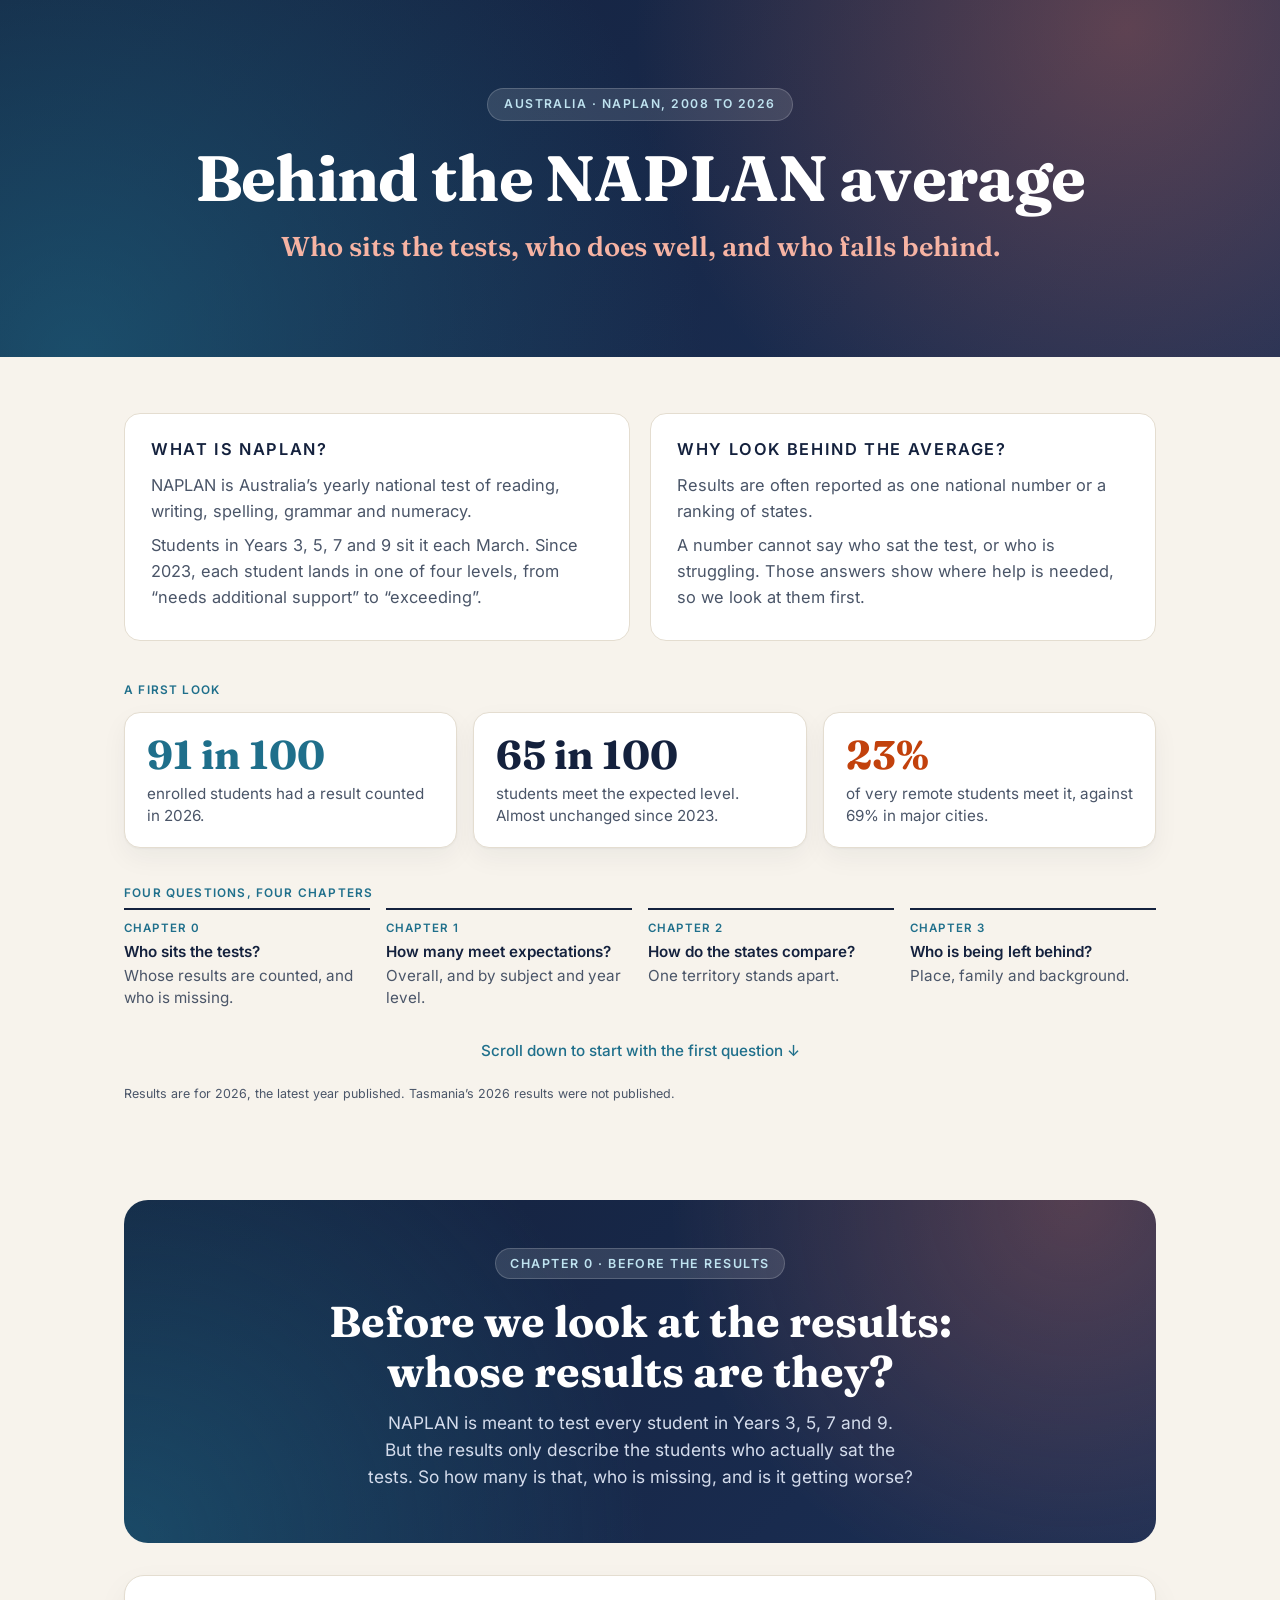
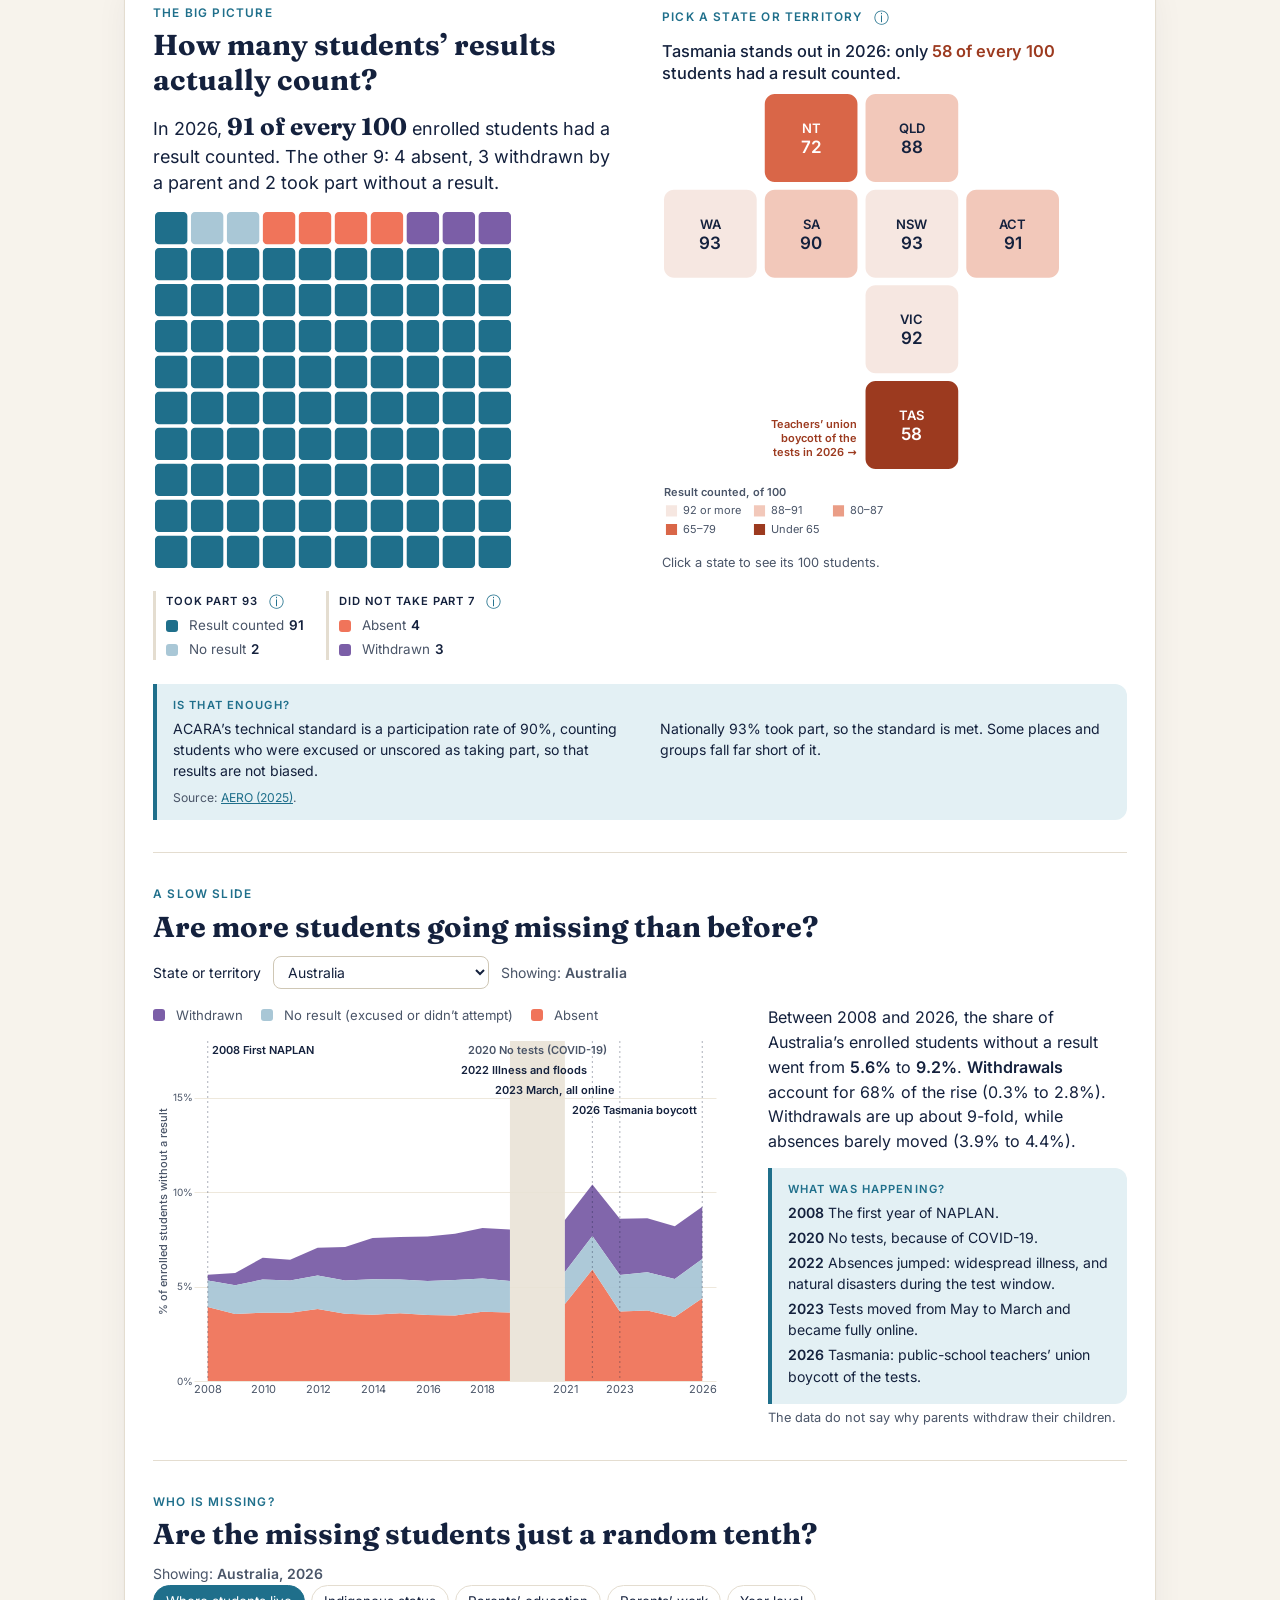
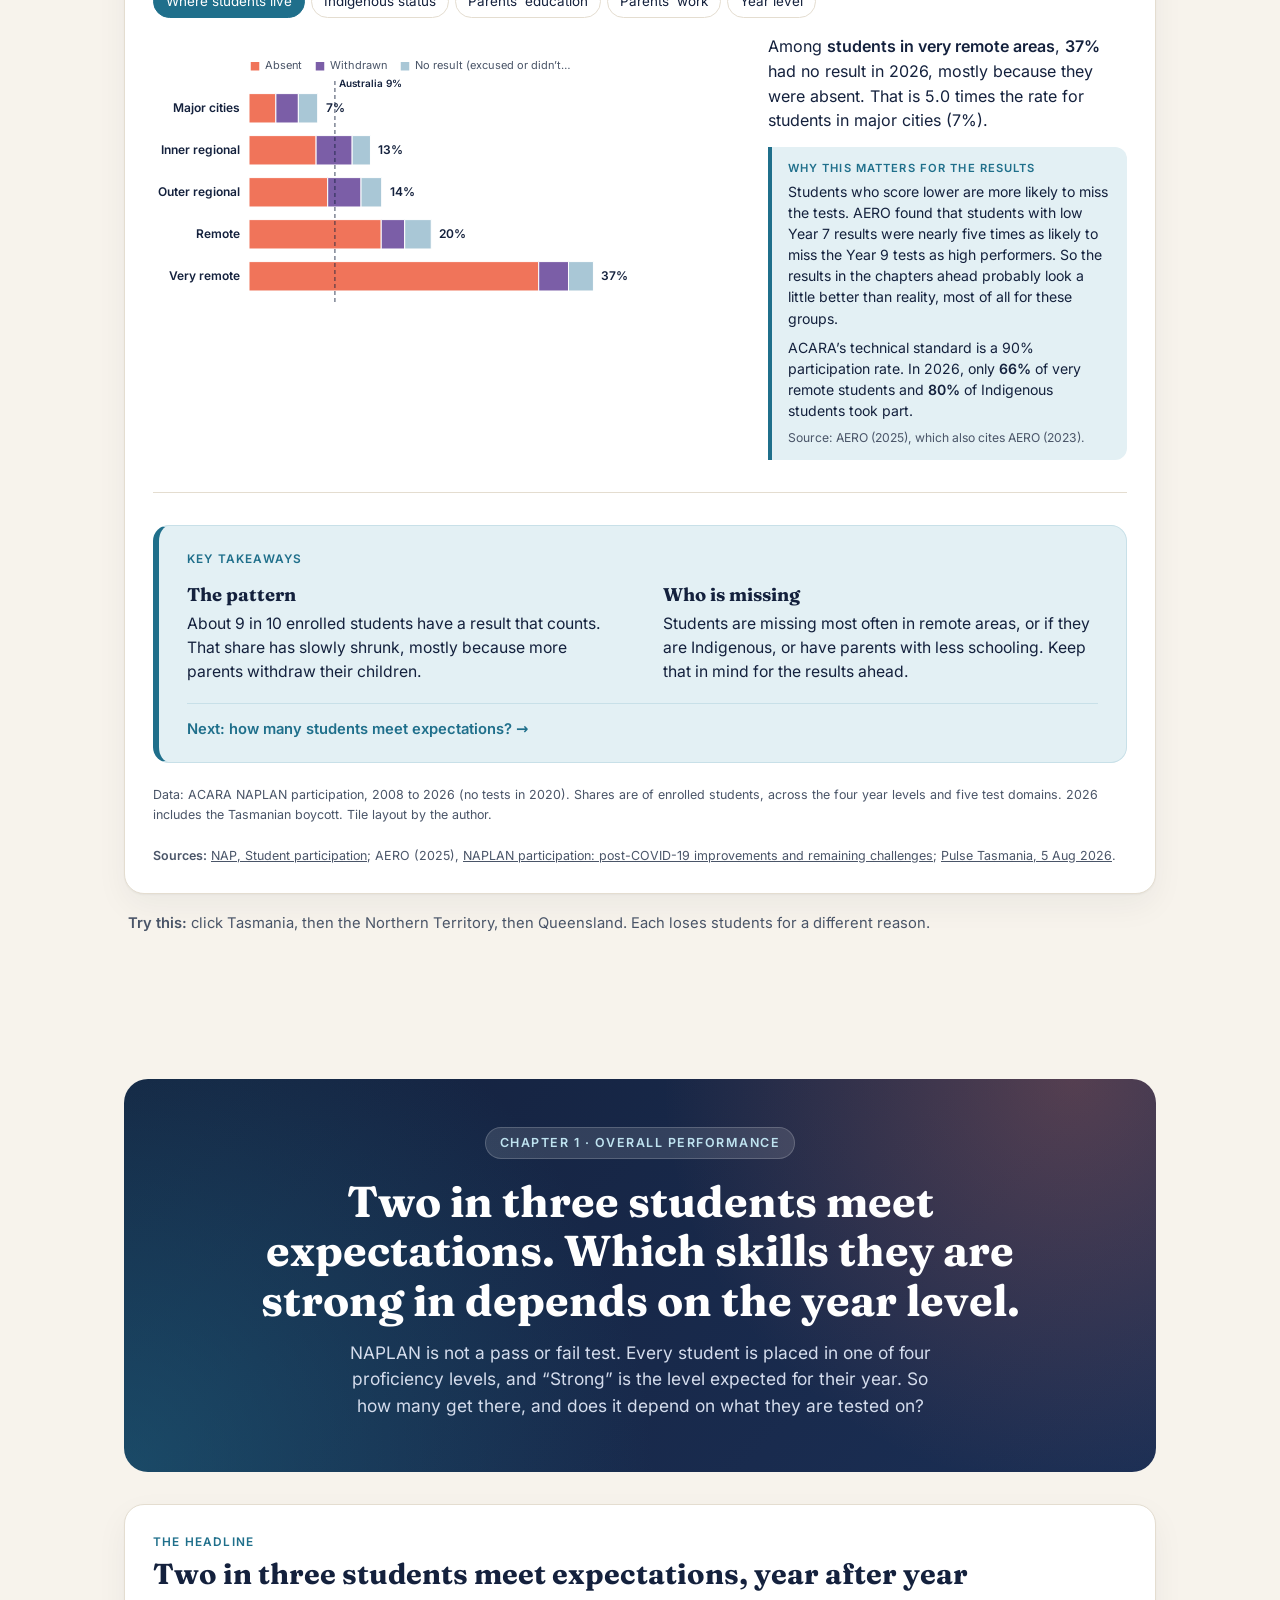
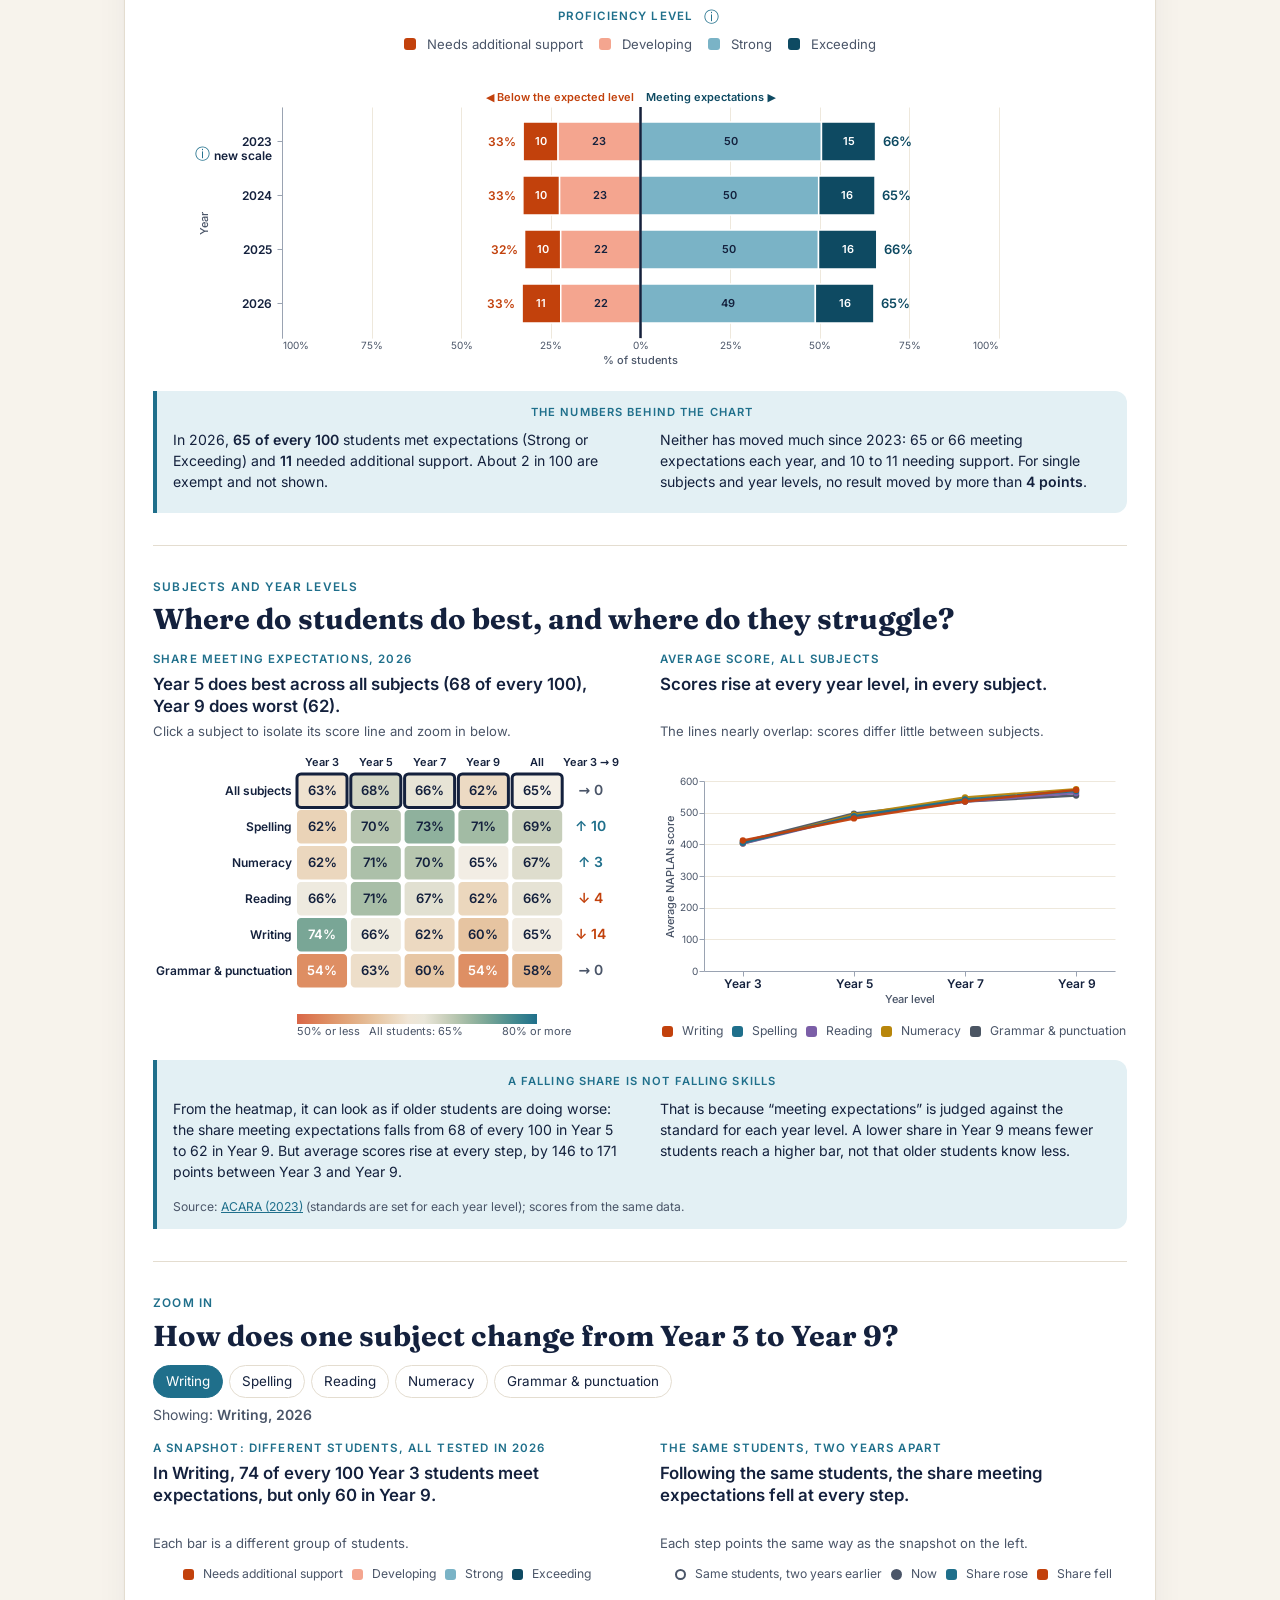
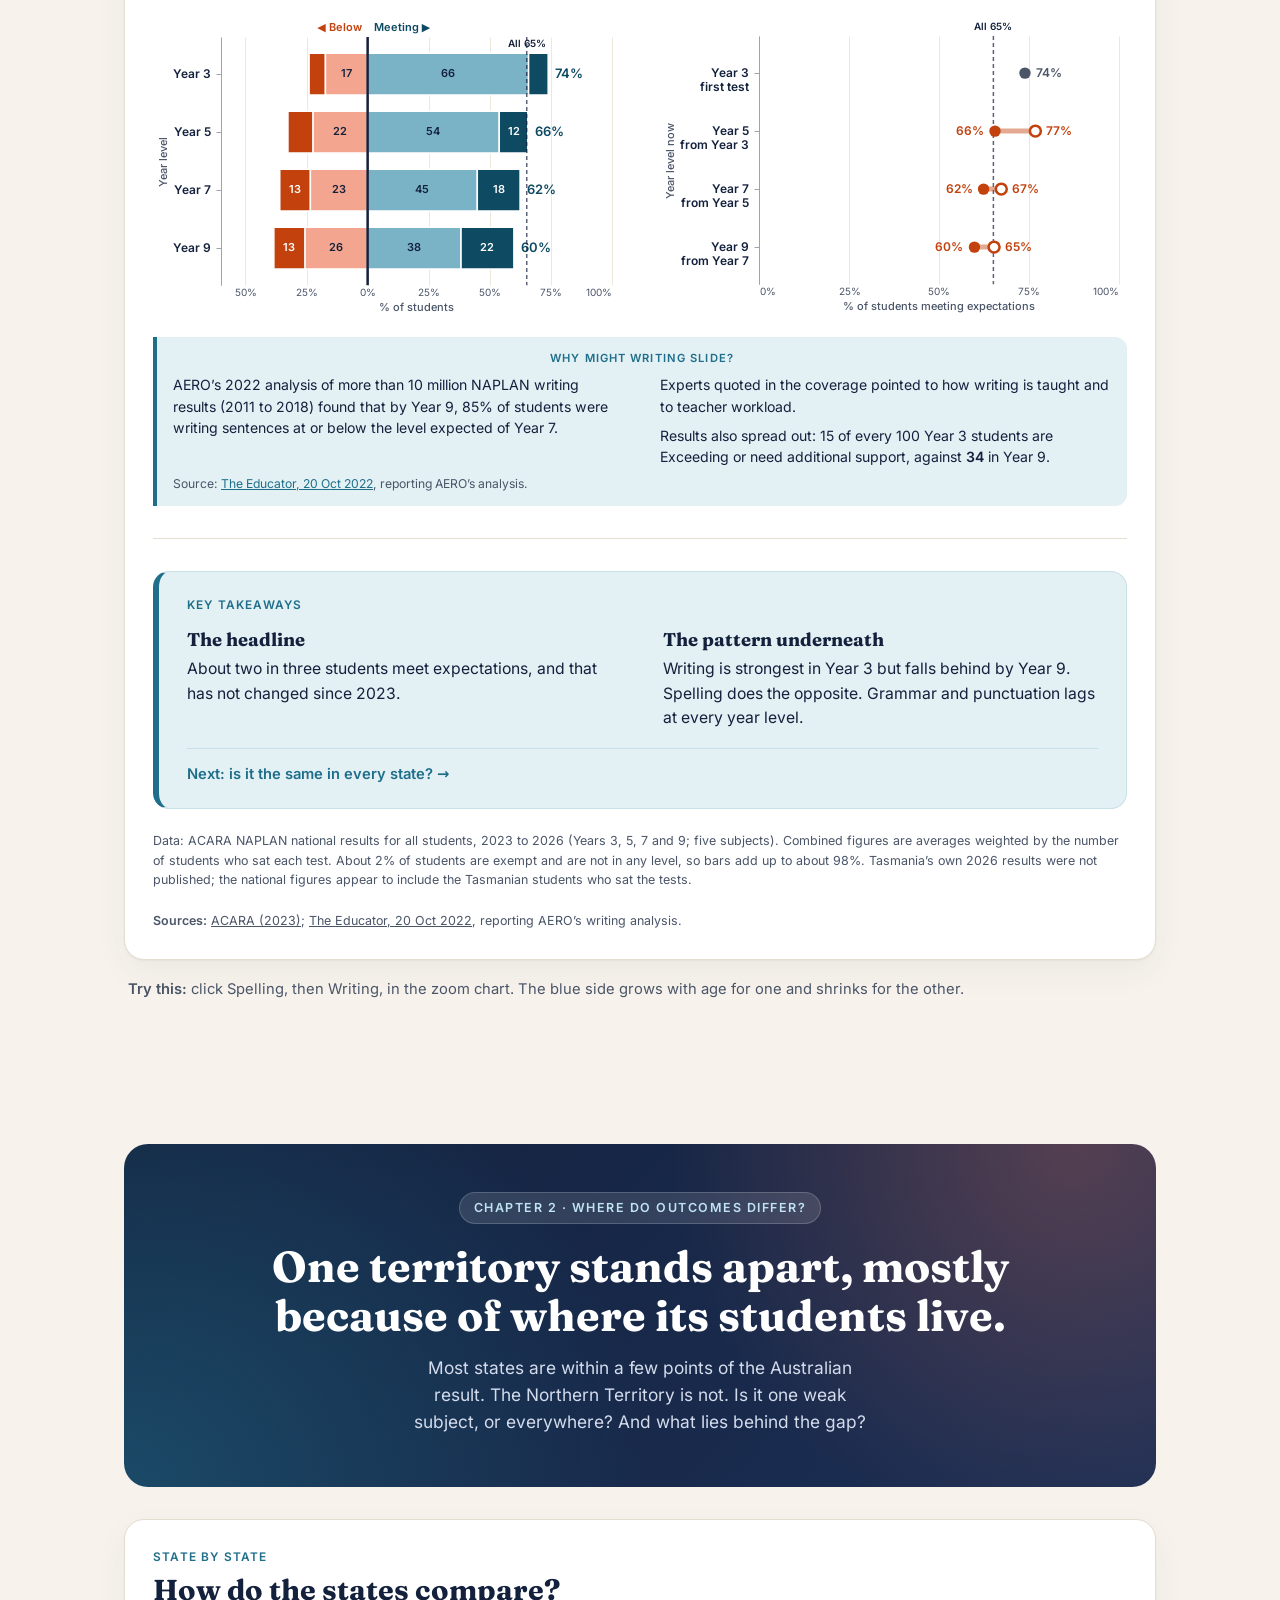
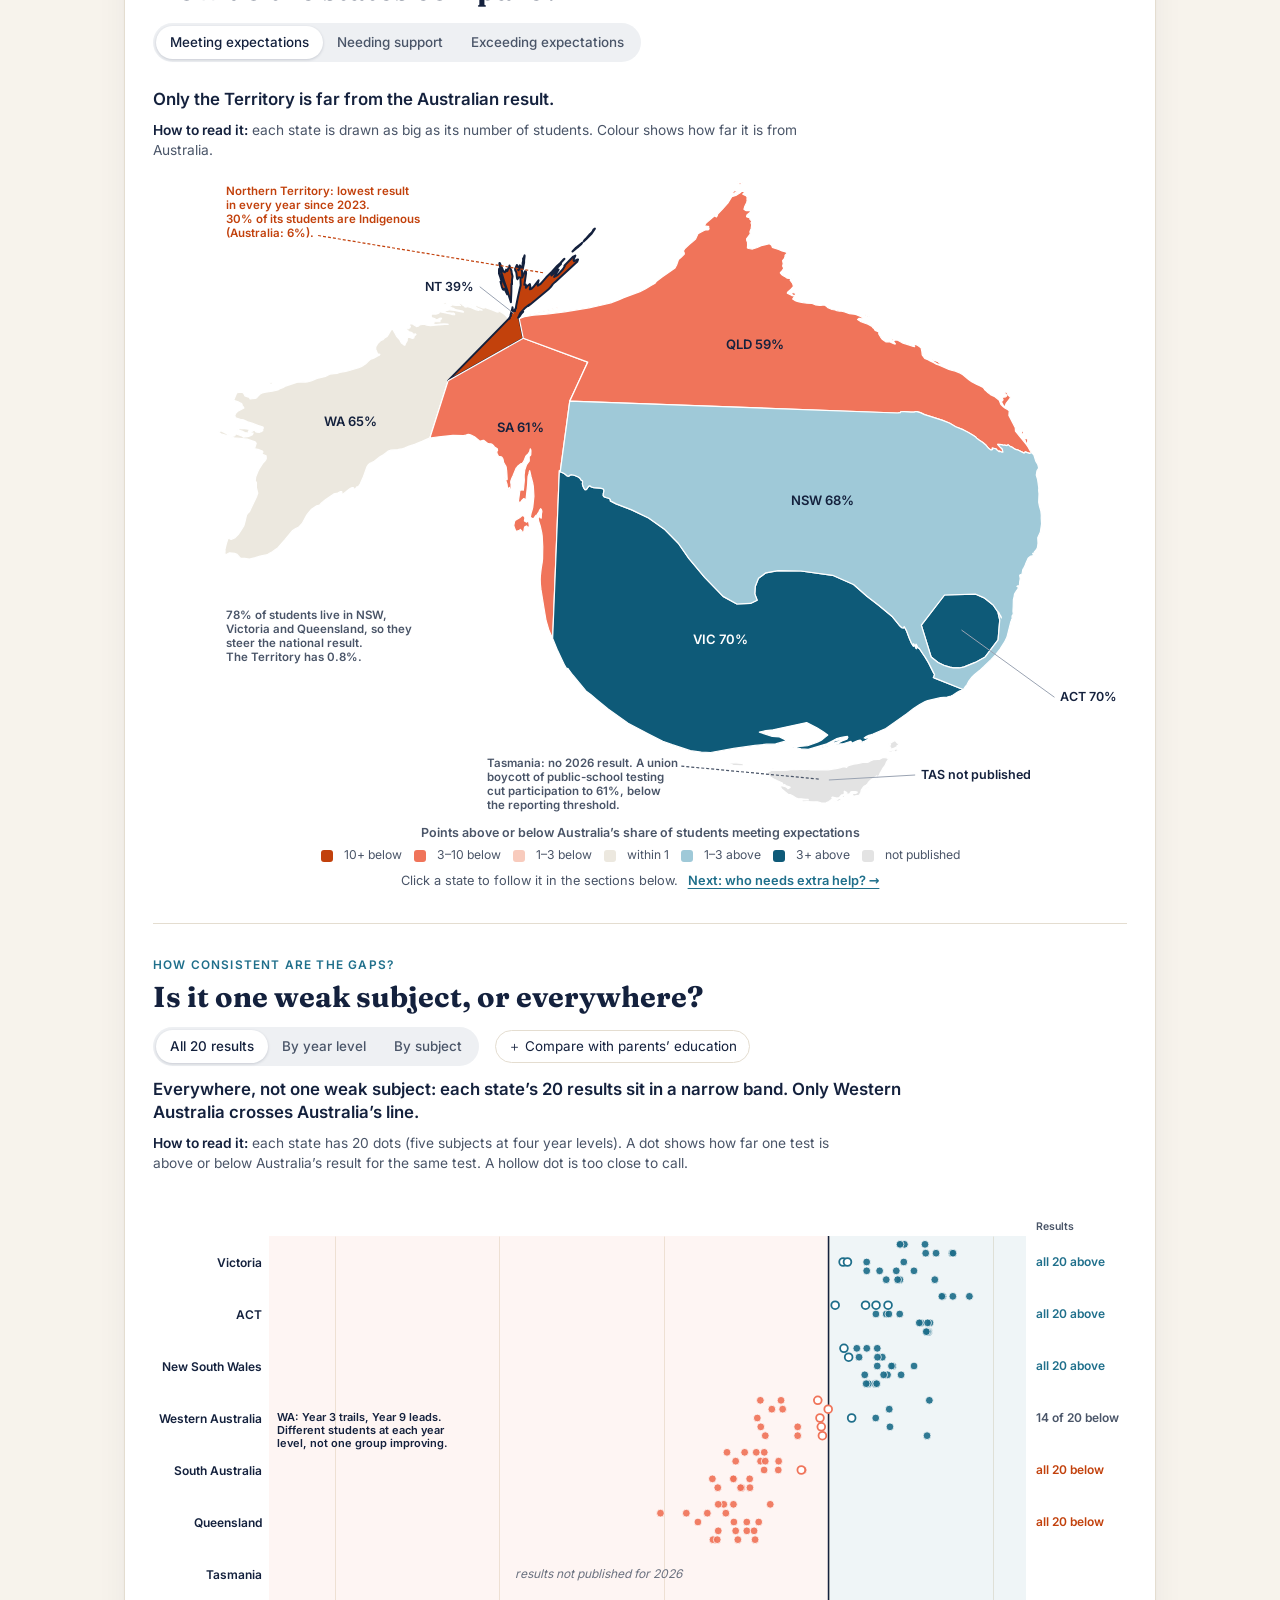
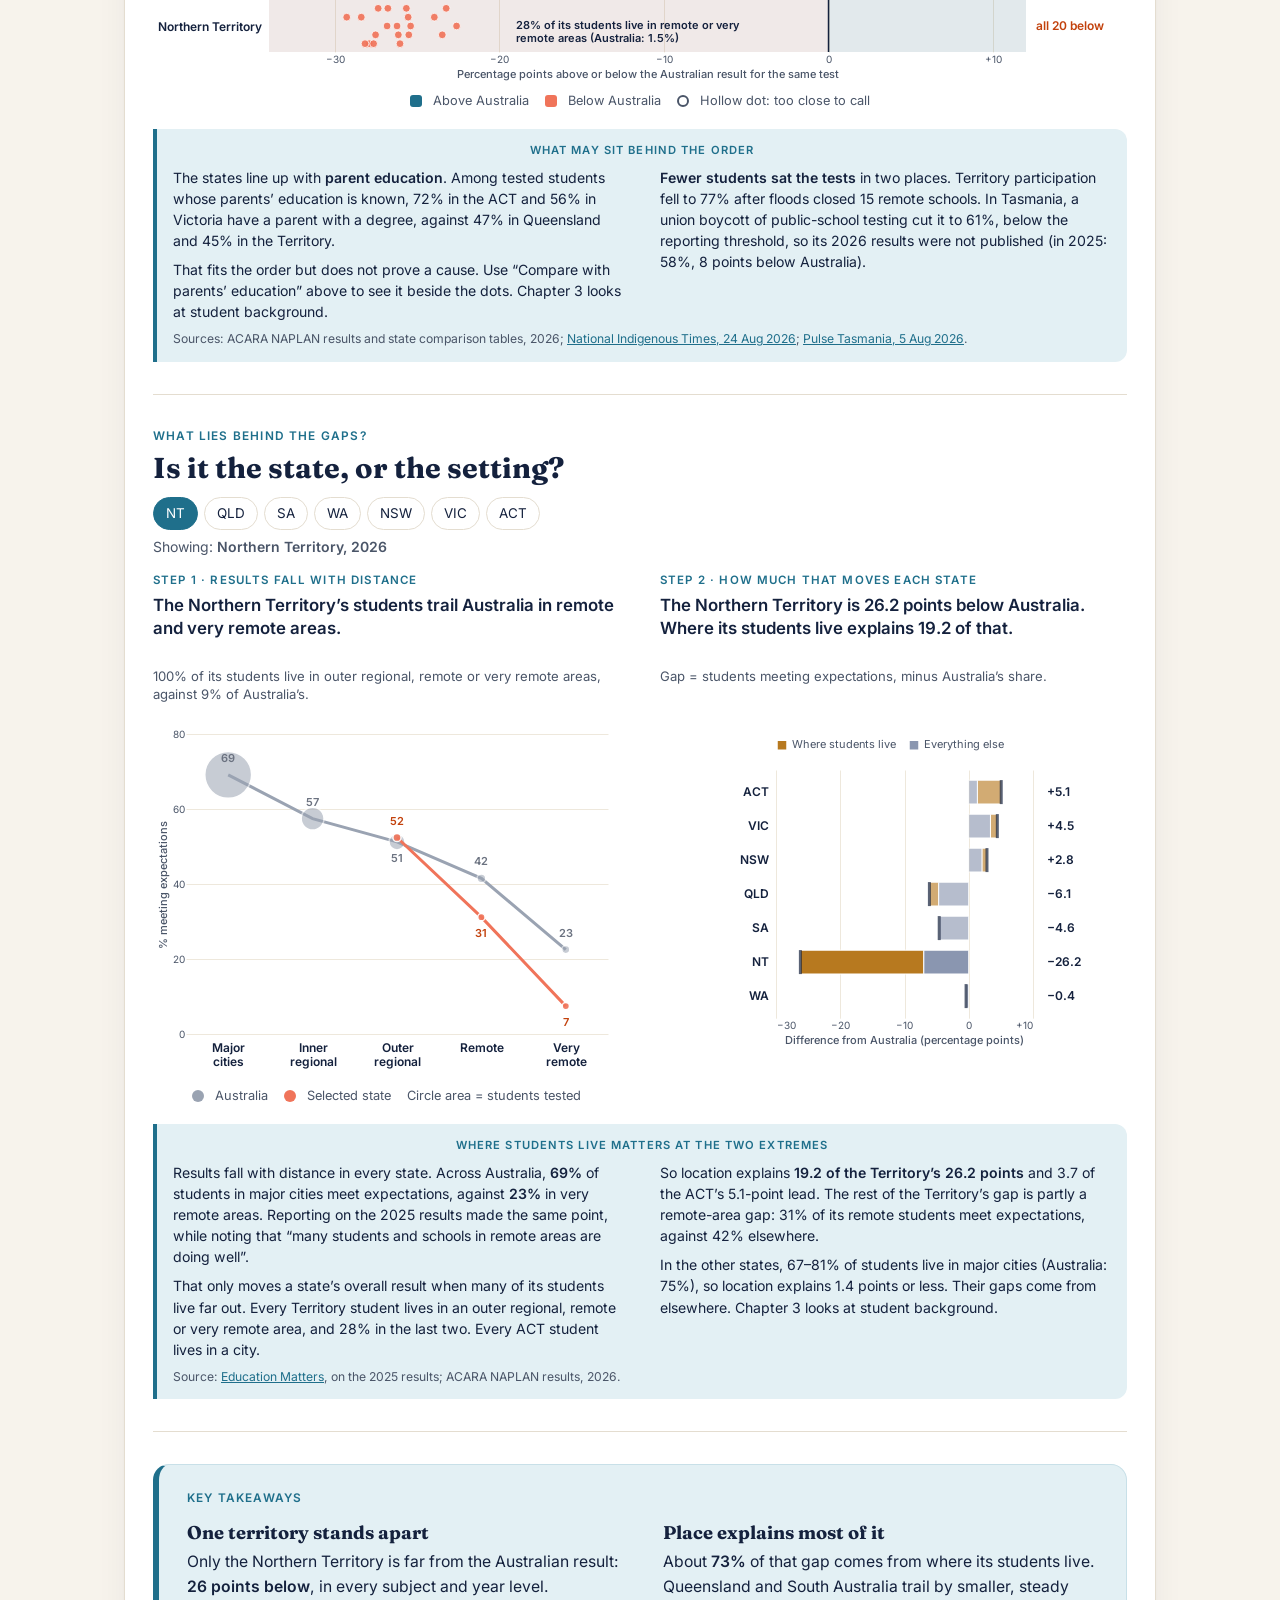
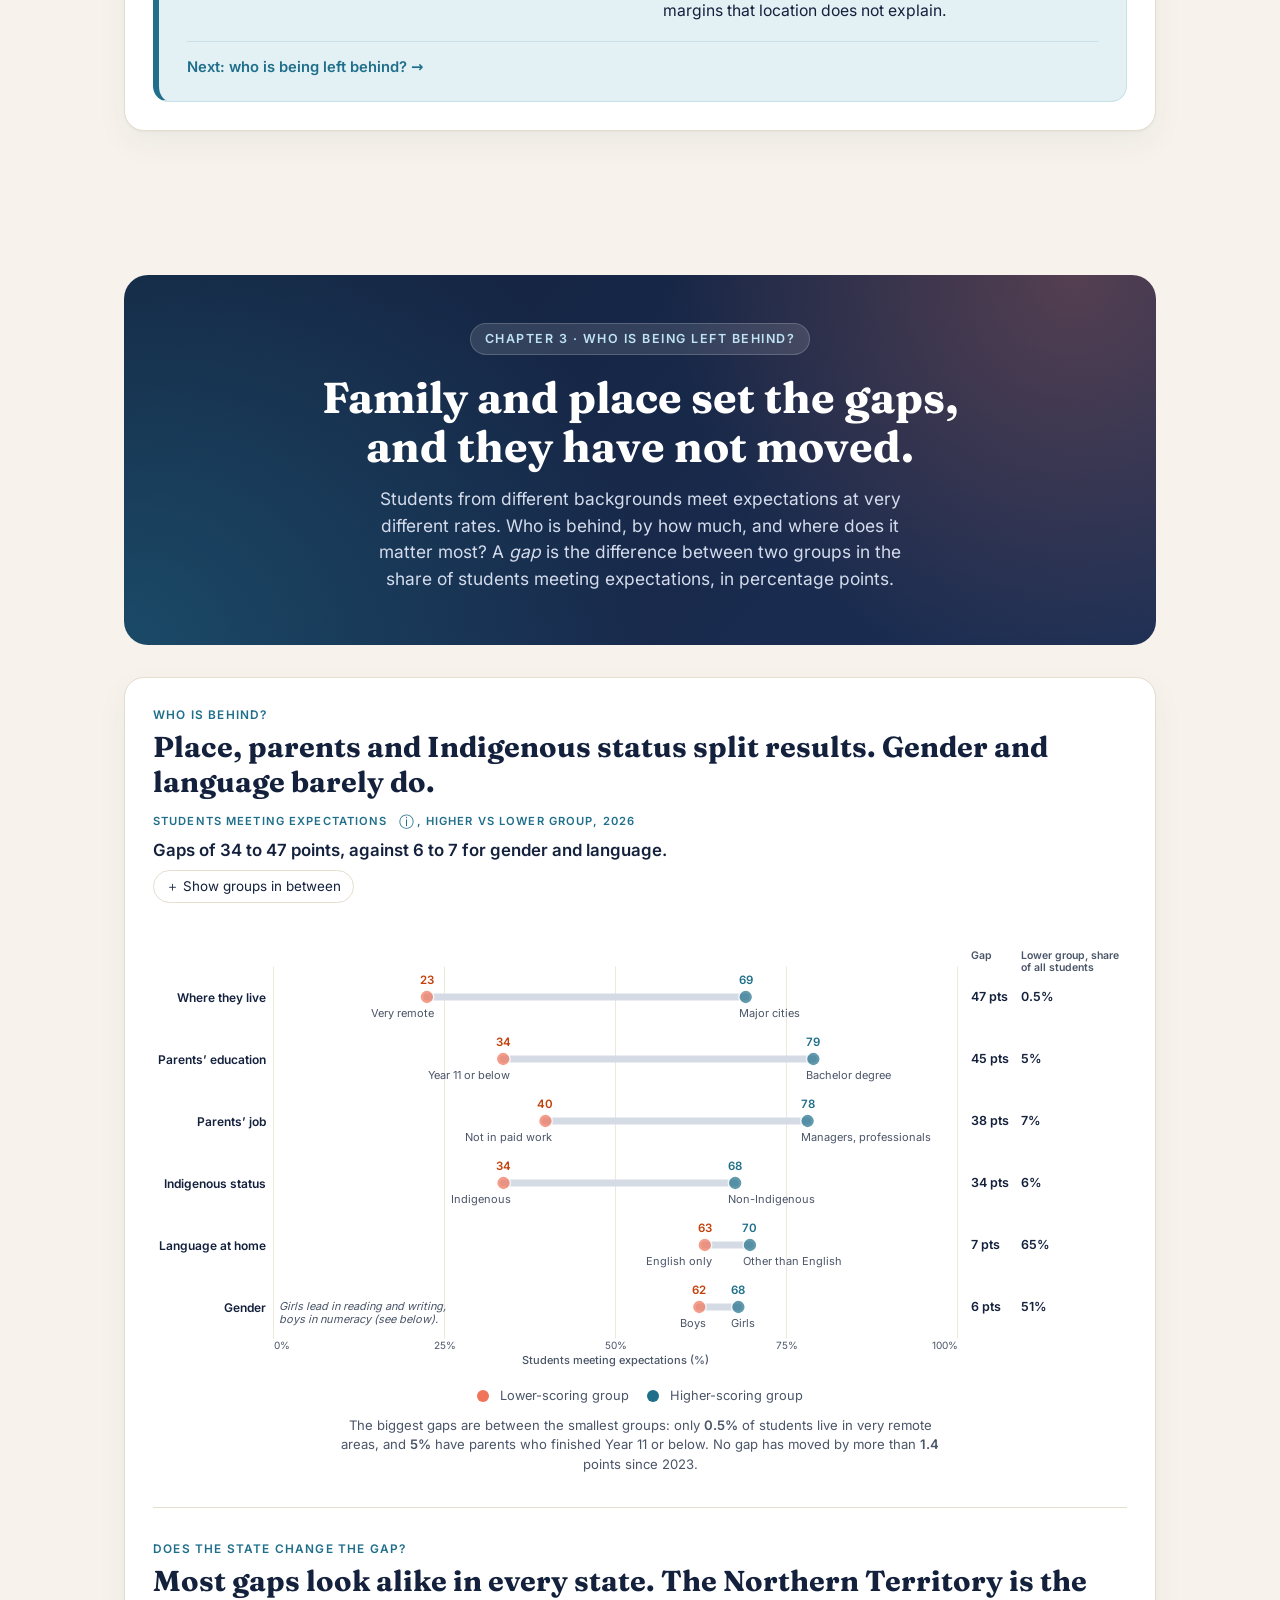
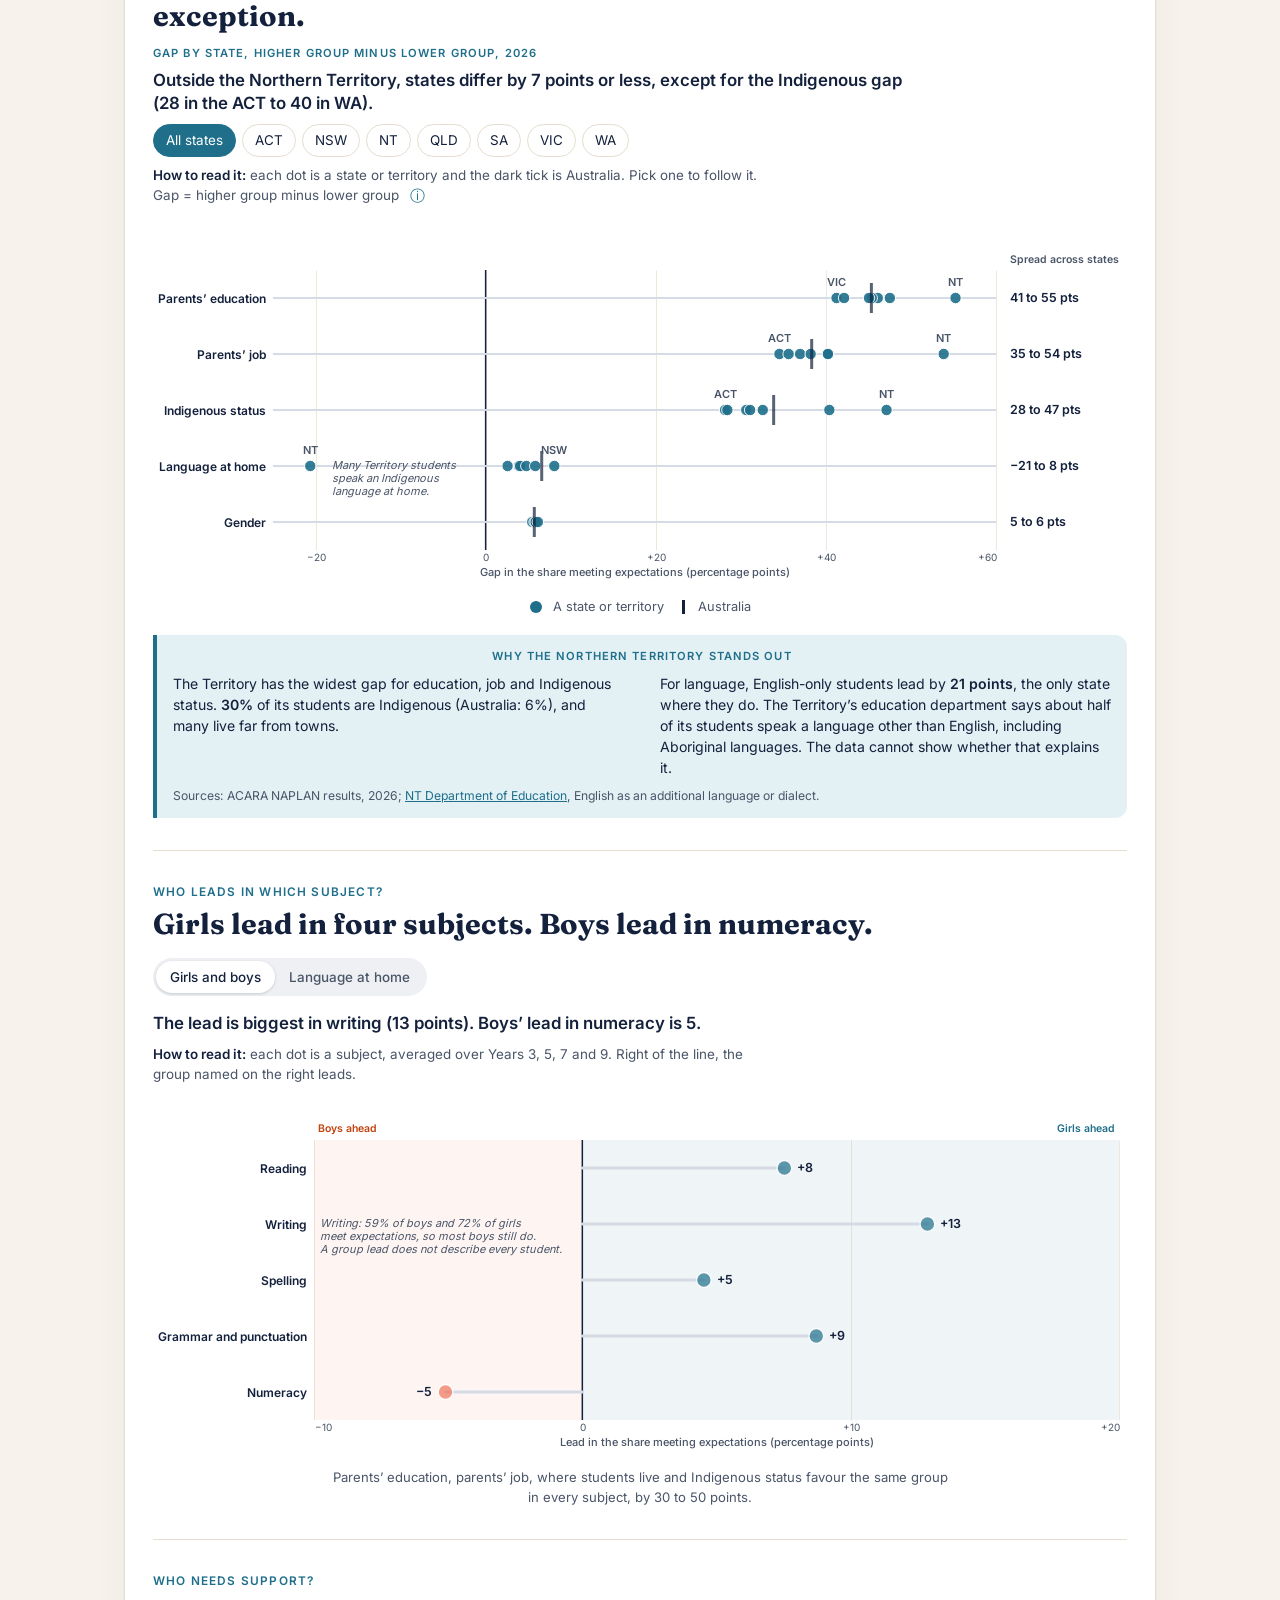
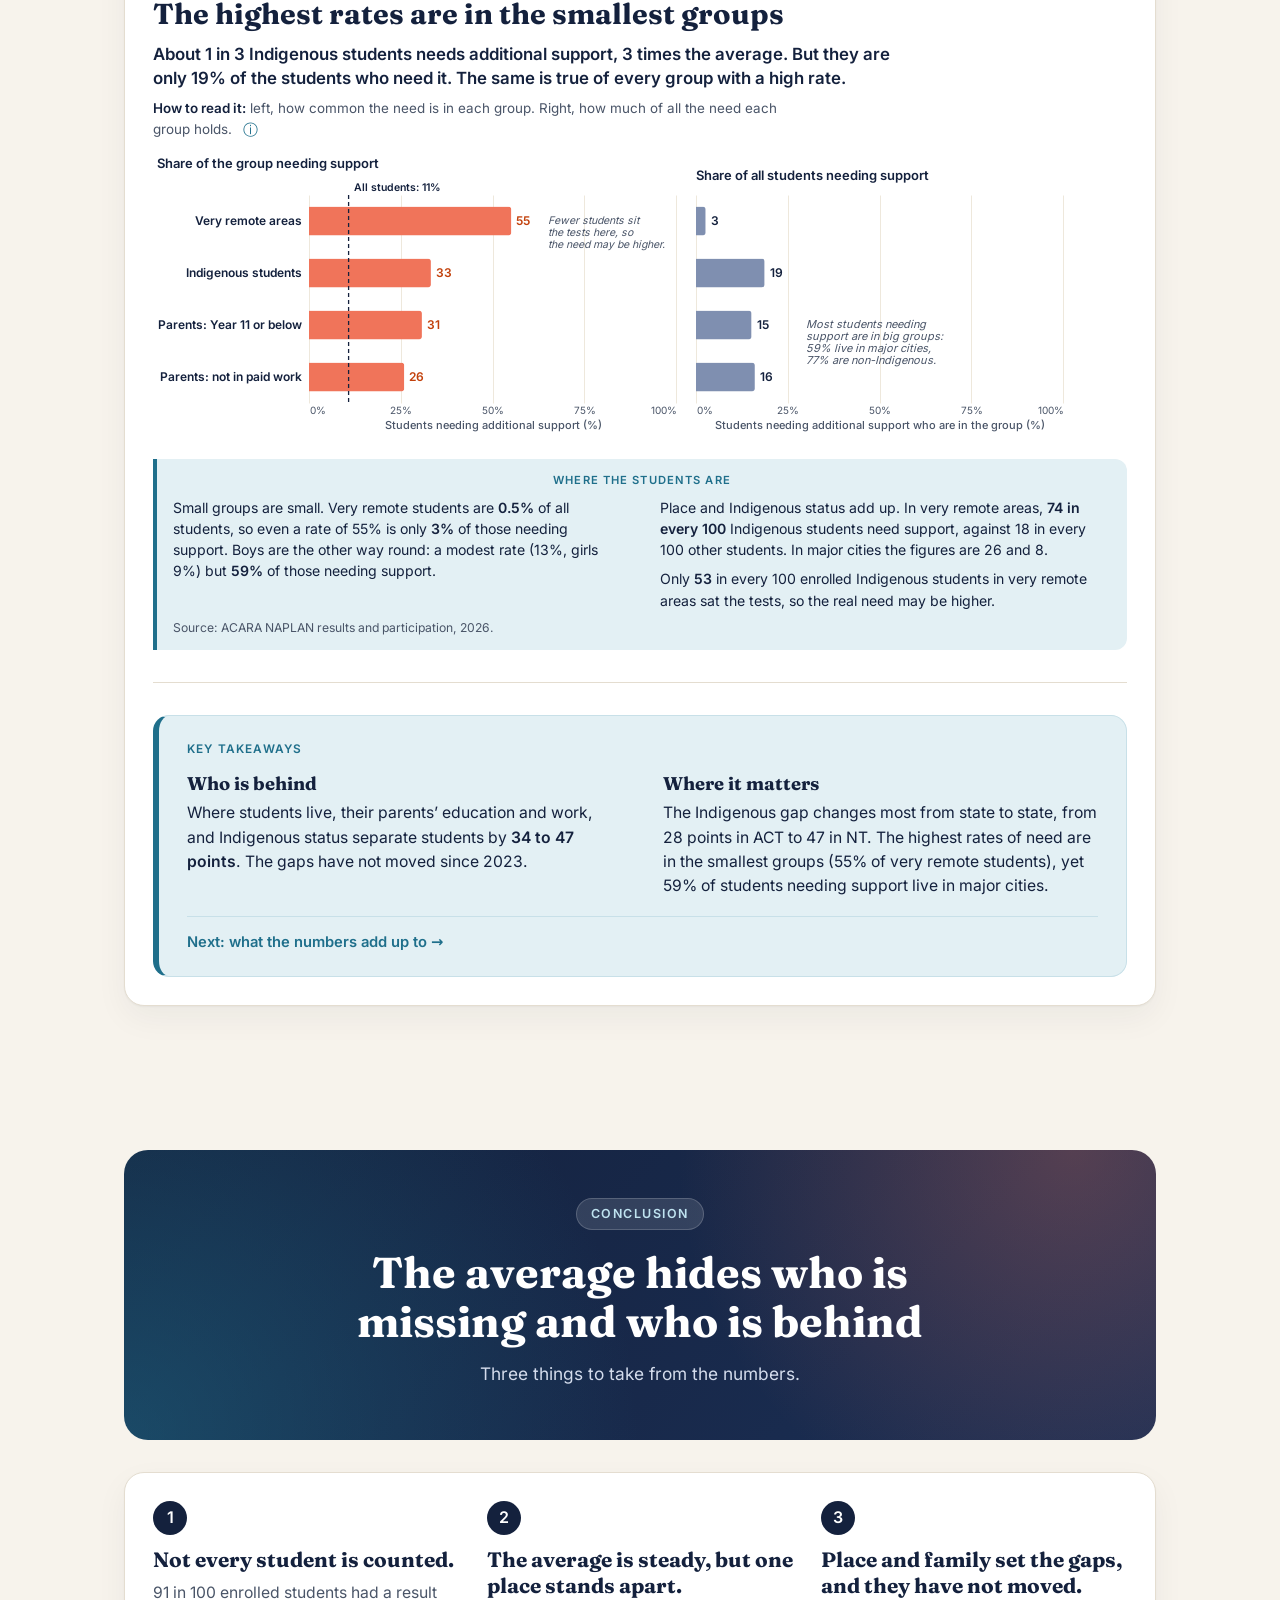
==== commit befbfc14: "Update legend chapter 0" ====
--- a/index.html
+++ b/index.html
@@ -89,7 +89,7 @@
               <div class="hier-group">
                 <span class="hier-title">Took part <b id="h-took"></b> <span class="tip"><button type="button" class="info" aria-expanded="false" aria-controls="tip-took" aria-label="What counts as taking part?">ⓘ</button><span class="tip-pop" role="tooltip" id="tip-took" hidden><b>Took part</b> includes students who got a result counted, plus students who sat the test but have no result: excused (for a significant disability, or newly arrived with limited English) or did not attempt enough to be scored. ACARA counts these students as taking part.</span></span></span>
                 <span class="lg"><i class="lg-sq" style="background:#1f6f8b"></i>Result counted <b id="h-assessed"></b></span>
-                <span class="lg"><i class="lg-sq" style="background:#a9c7d6"></i>No result (excused or didn’t attempt) <b id="h-nores"></b></span>
+                <span class="lg"><i class="lg-sq" style="background:#a9c7d6"></i>No result <b id="h-nores"></b></span>
               </div>
               <div class="hier-group">
                 <span class="hier-title">Did not take part <b id="h-missed"></b> <span class="tip"><button type="button" class="info" aria-expanded="false" aria-controls="tip-missed" aria-label="What does did not take part mean?">ⓘ</button><span class="tip-pop" role="tooltip" id="tip-missed" hidden><b>Absent:</b> not at school for the test. <b>Withdrawn:</b> a parent or carer pulled the student out, for example for religious beliefs or objections to testing.</span></span></span>
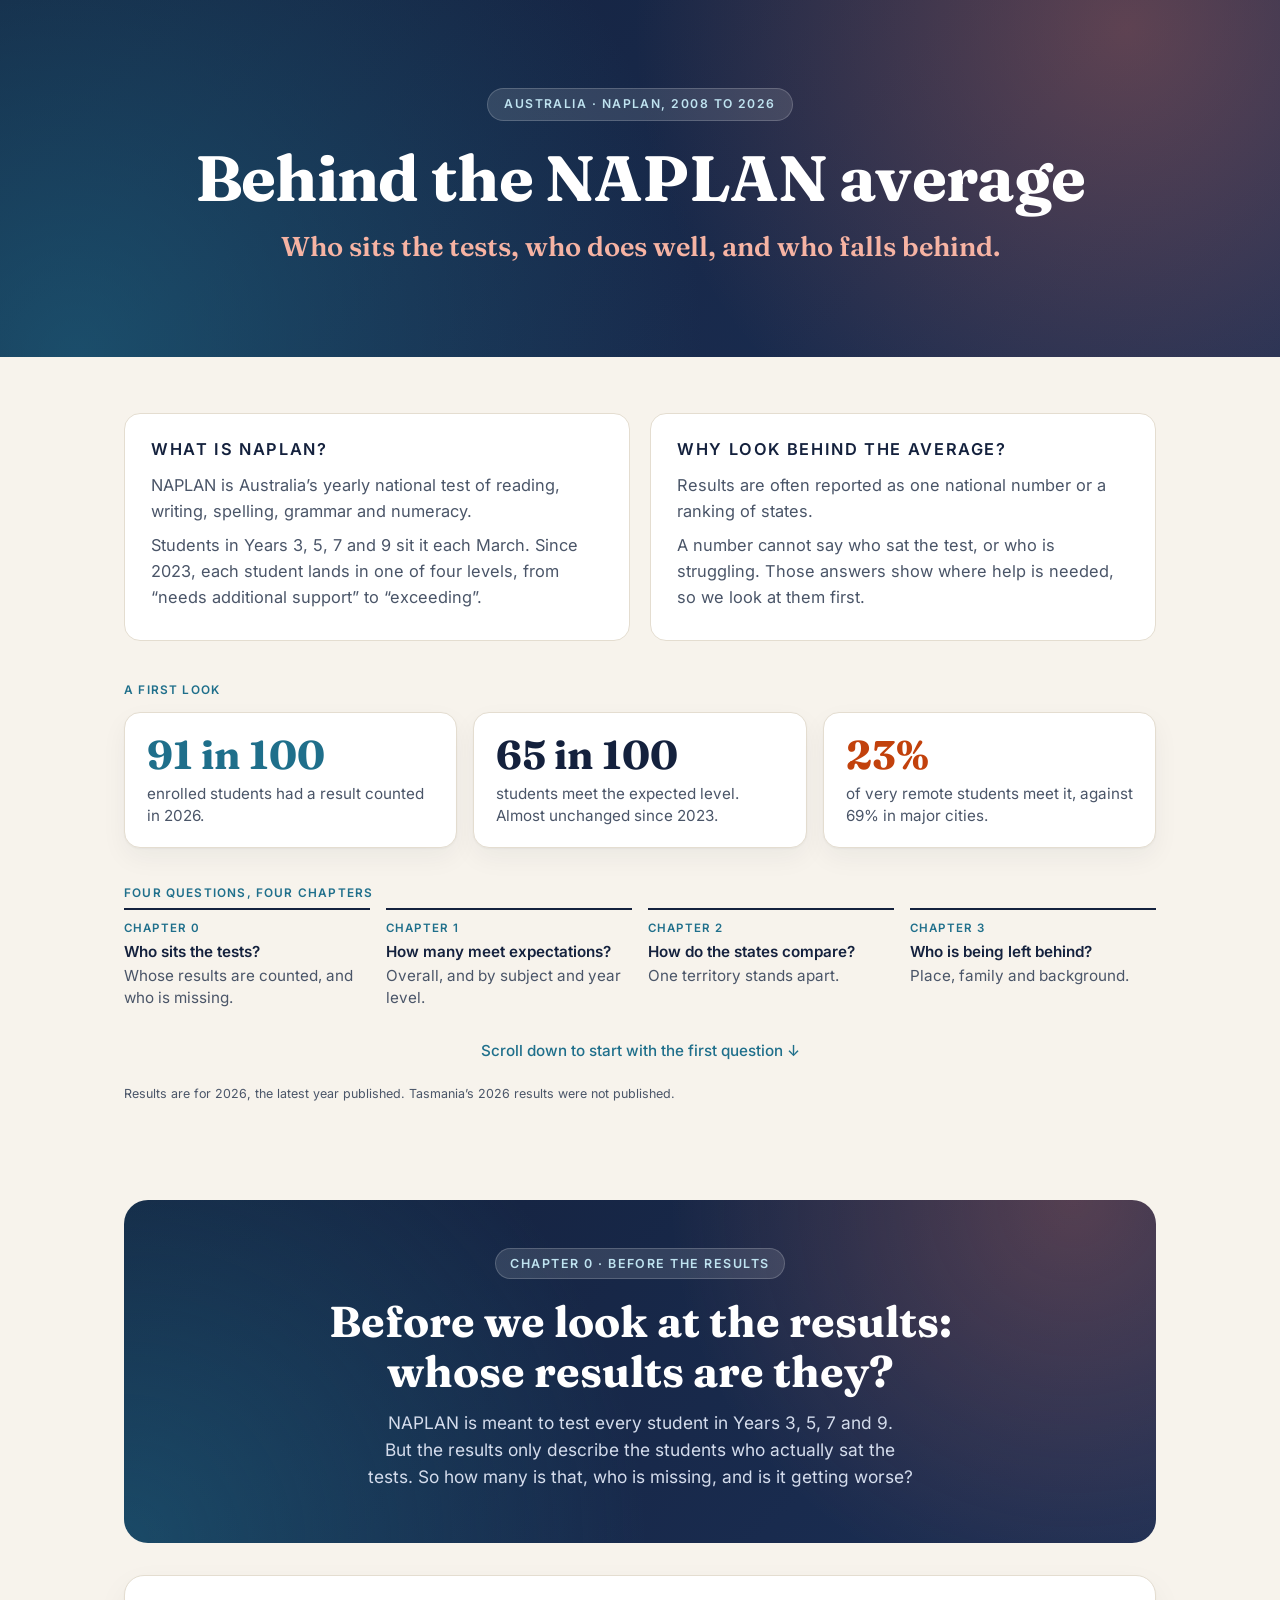
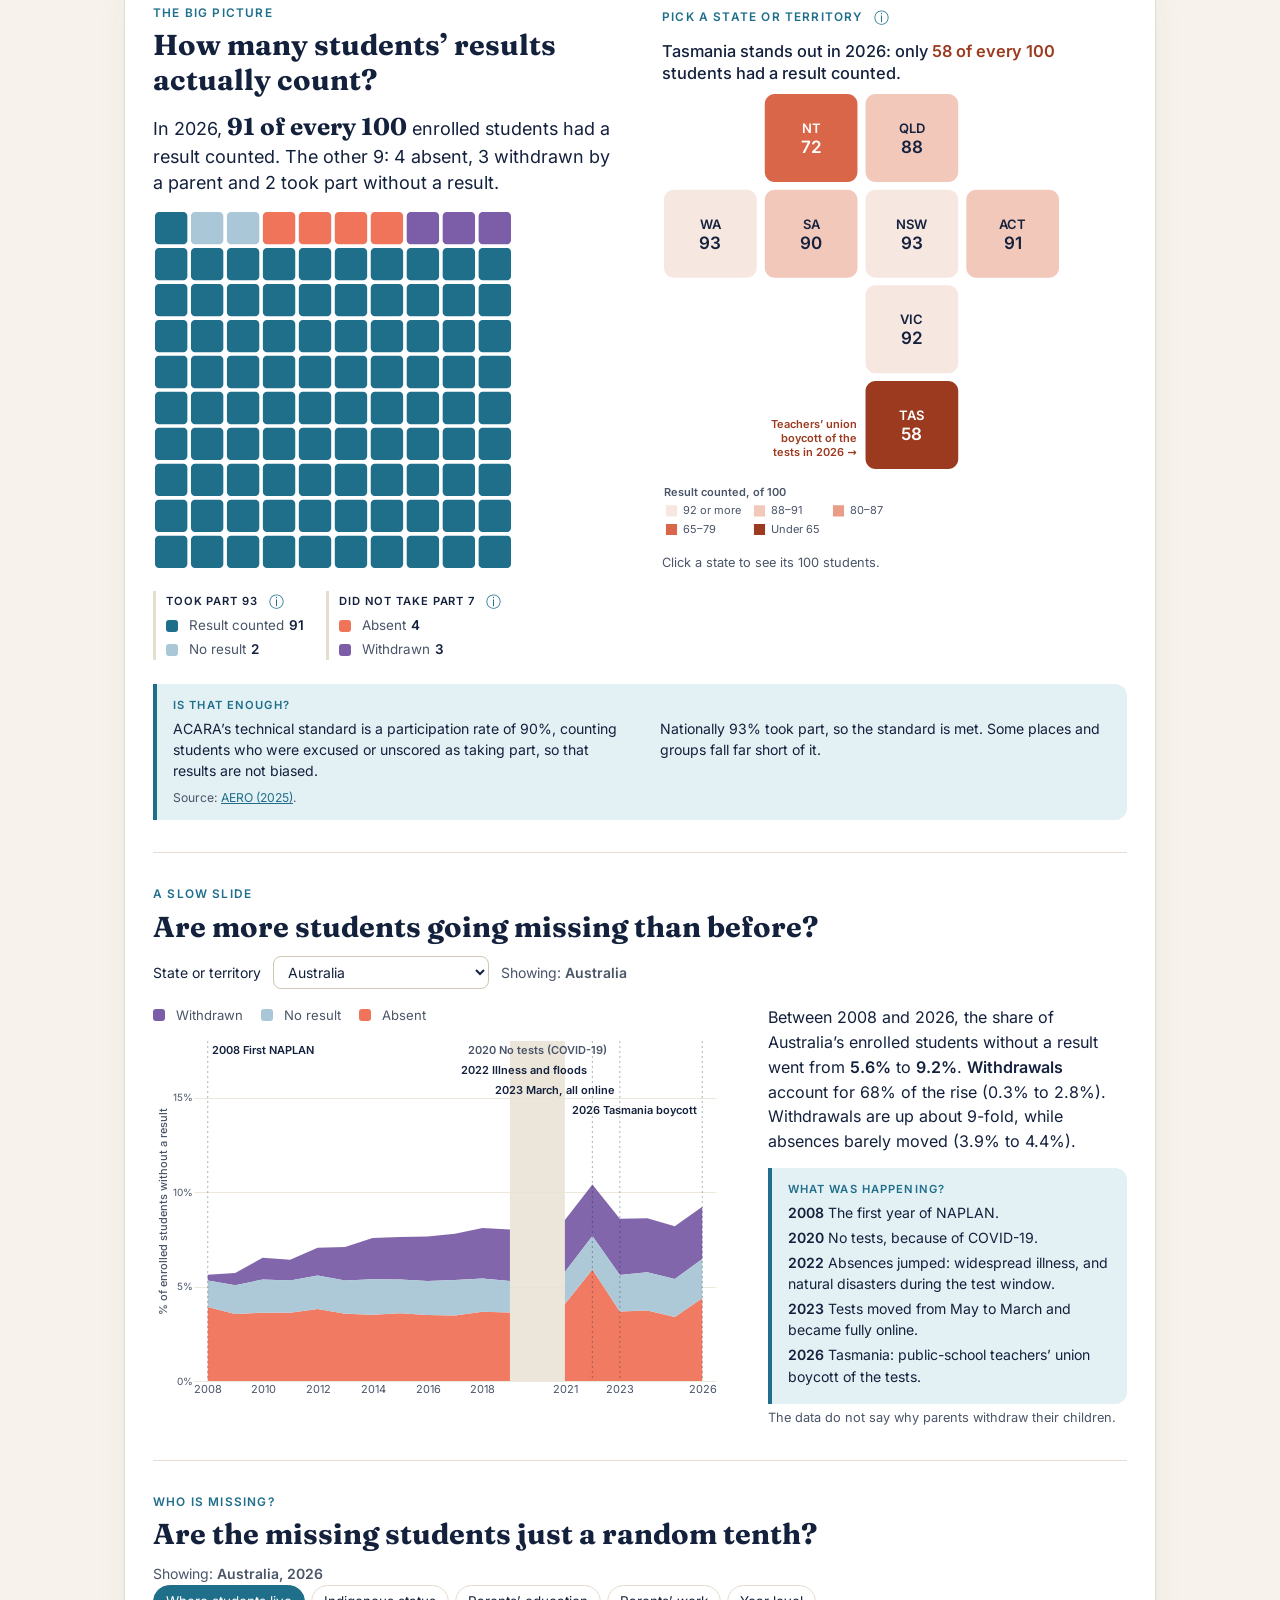
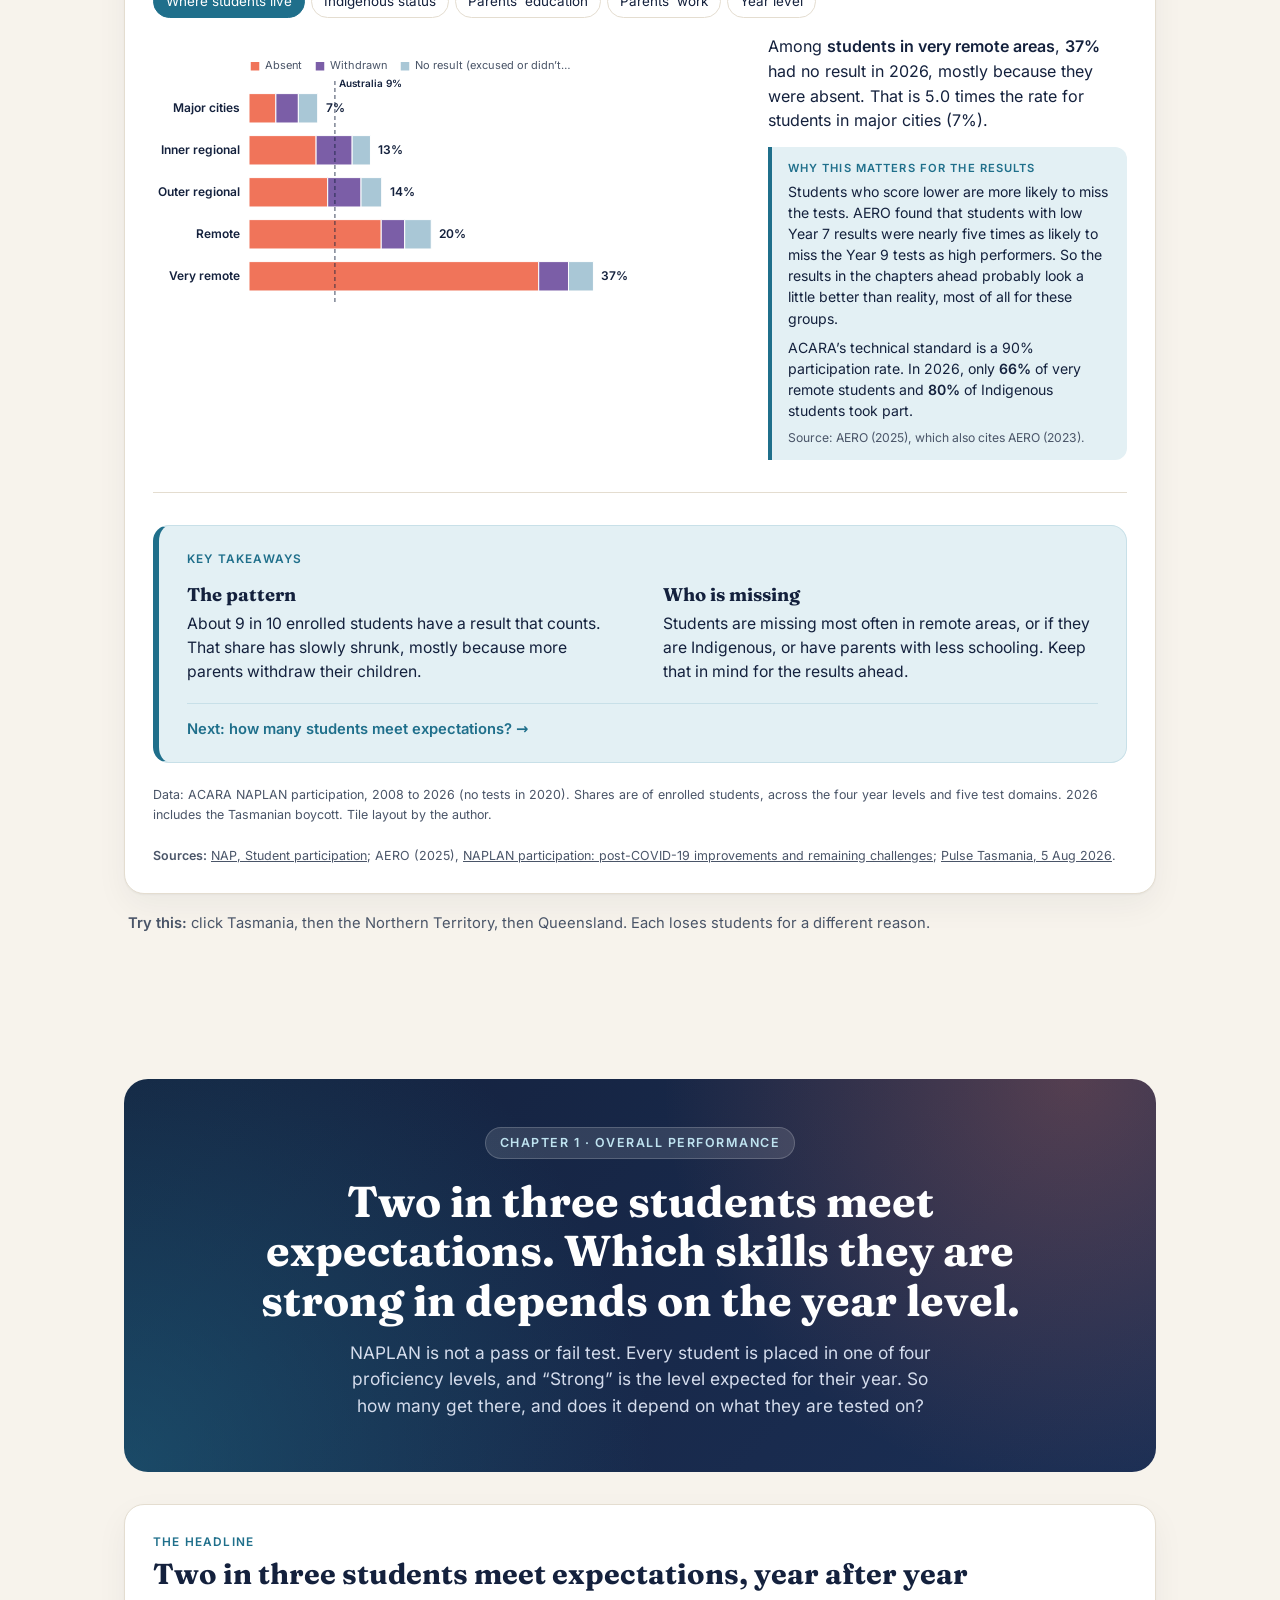
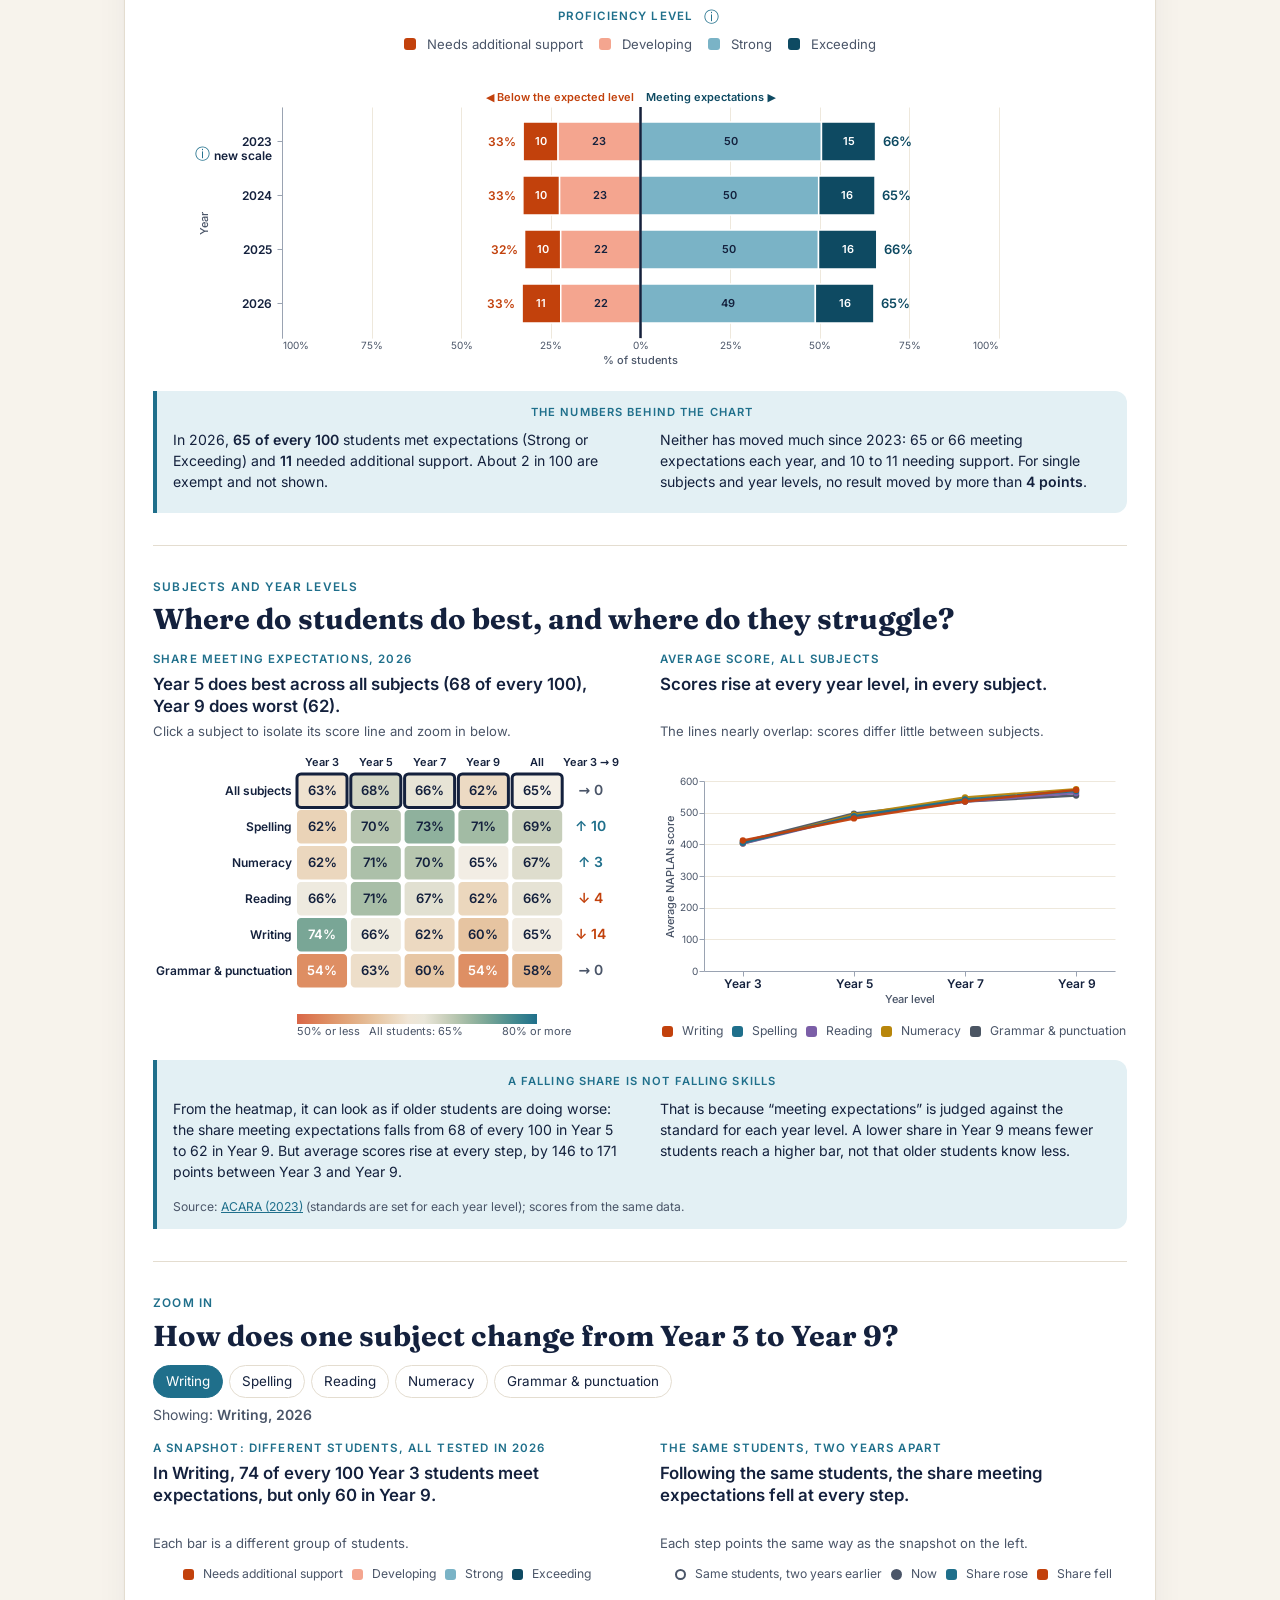
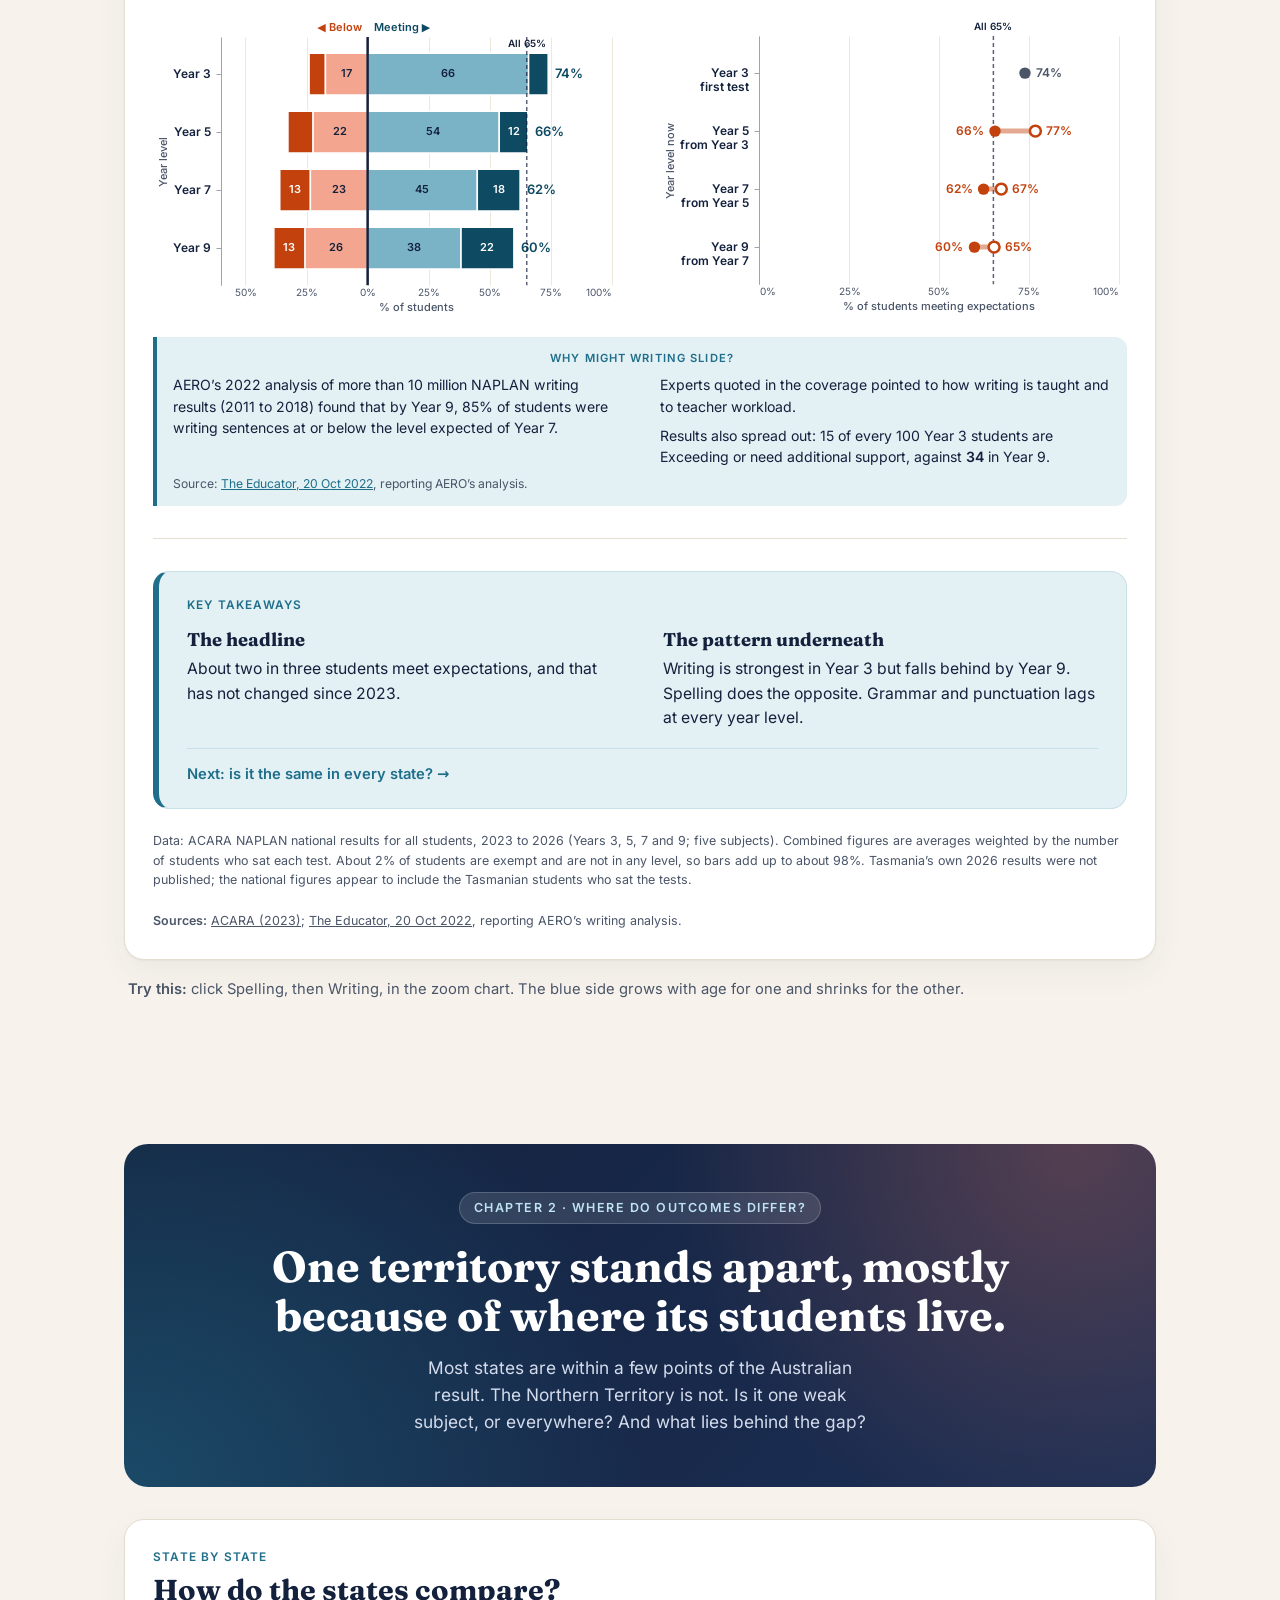
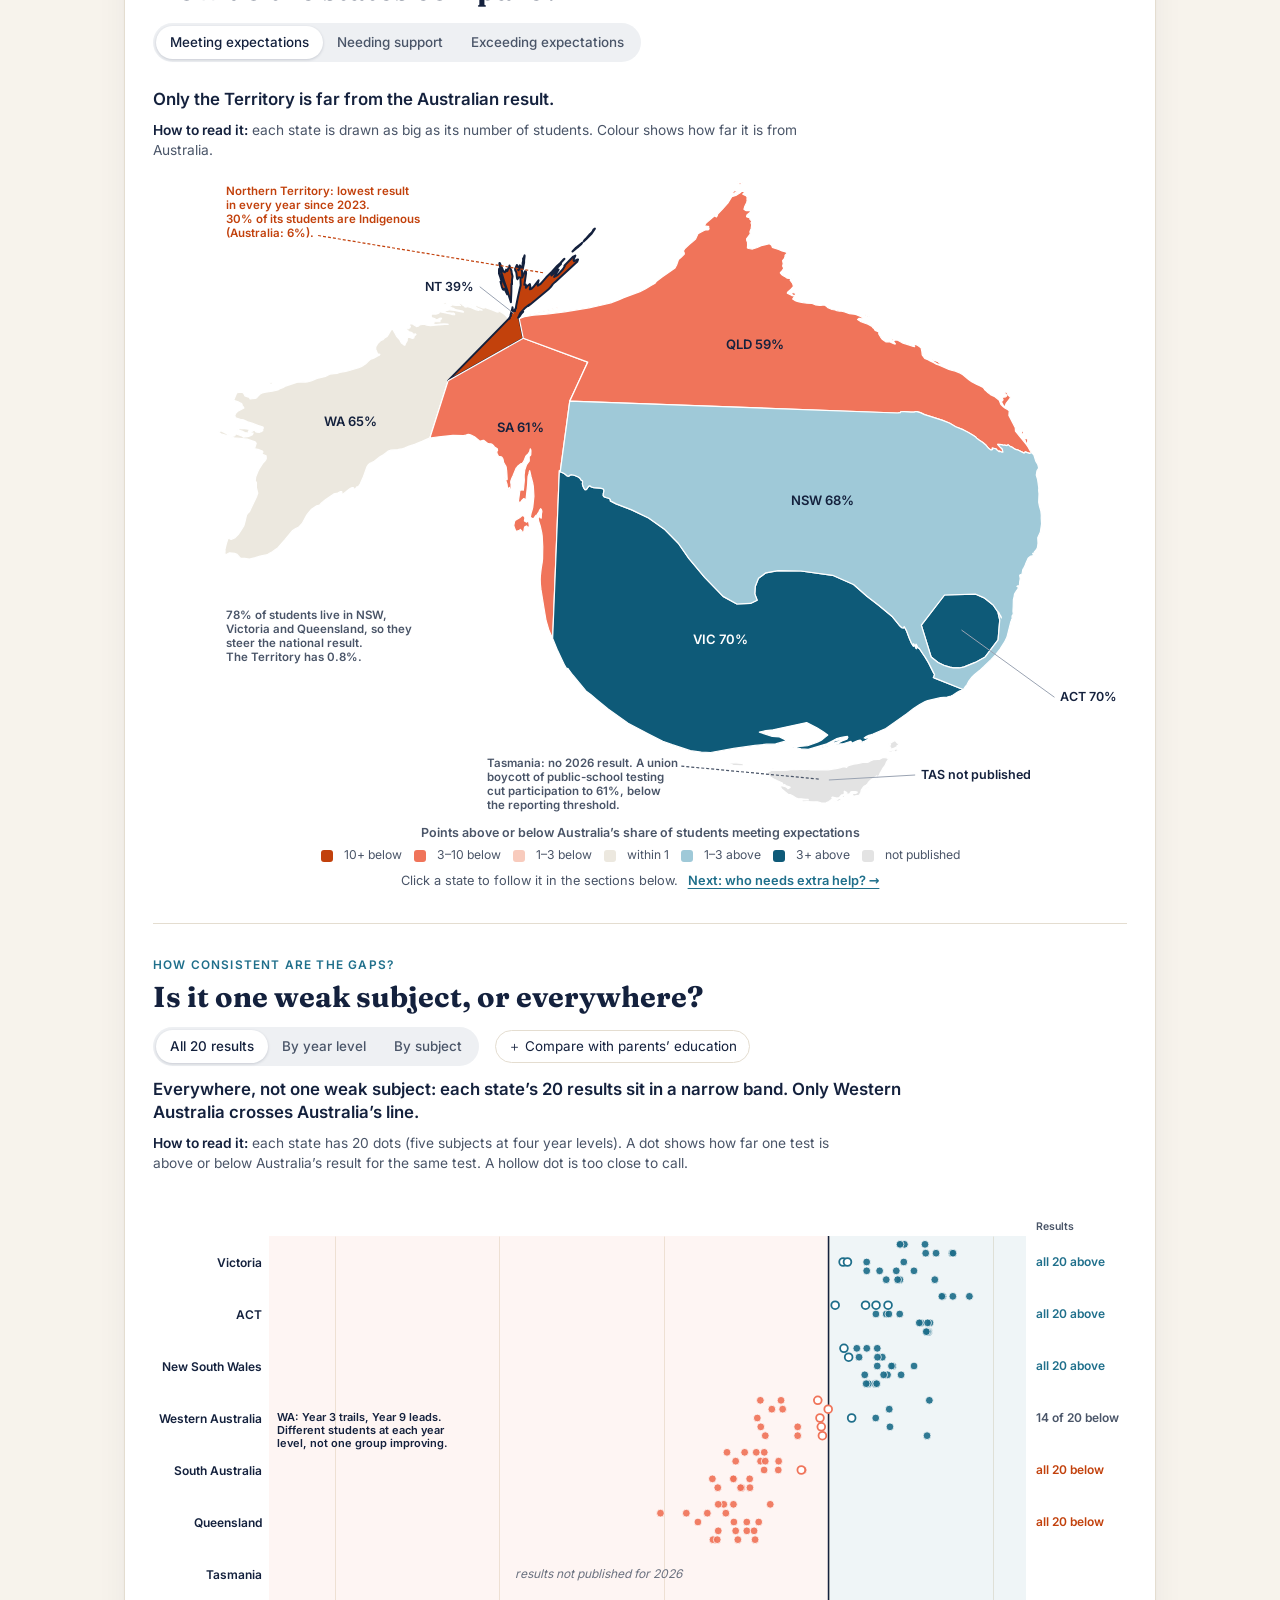
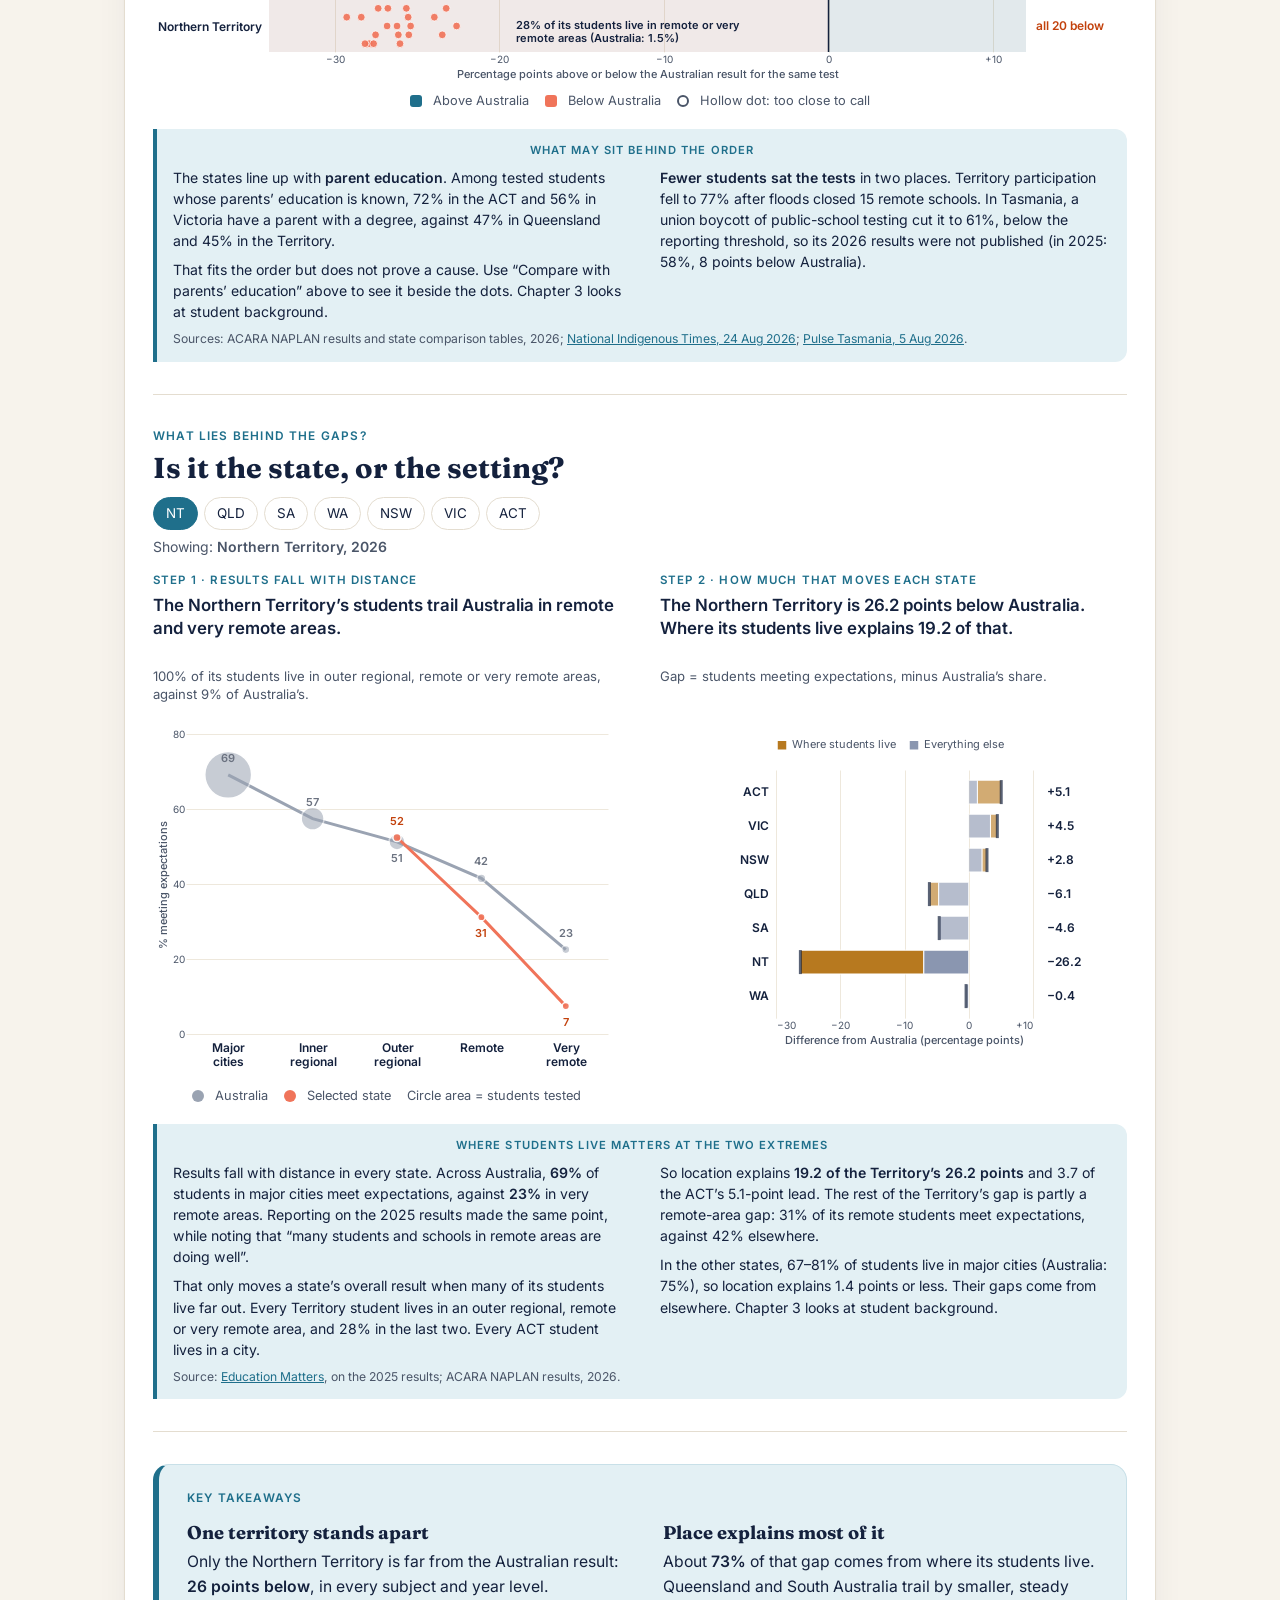
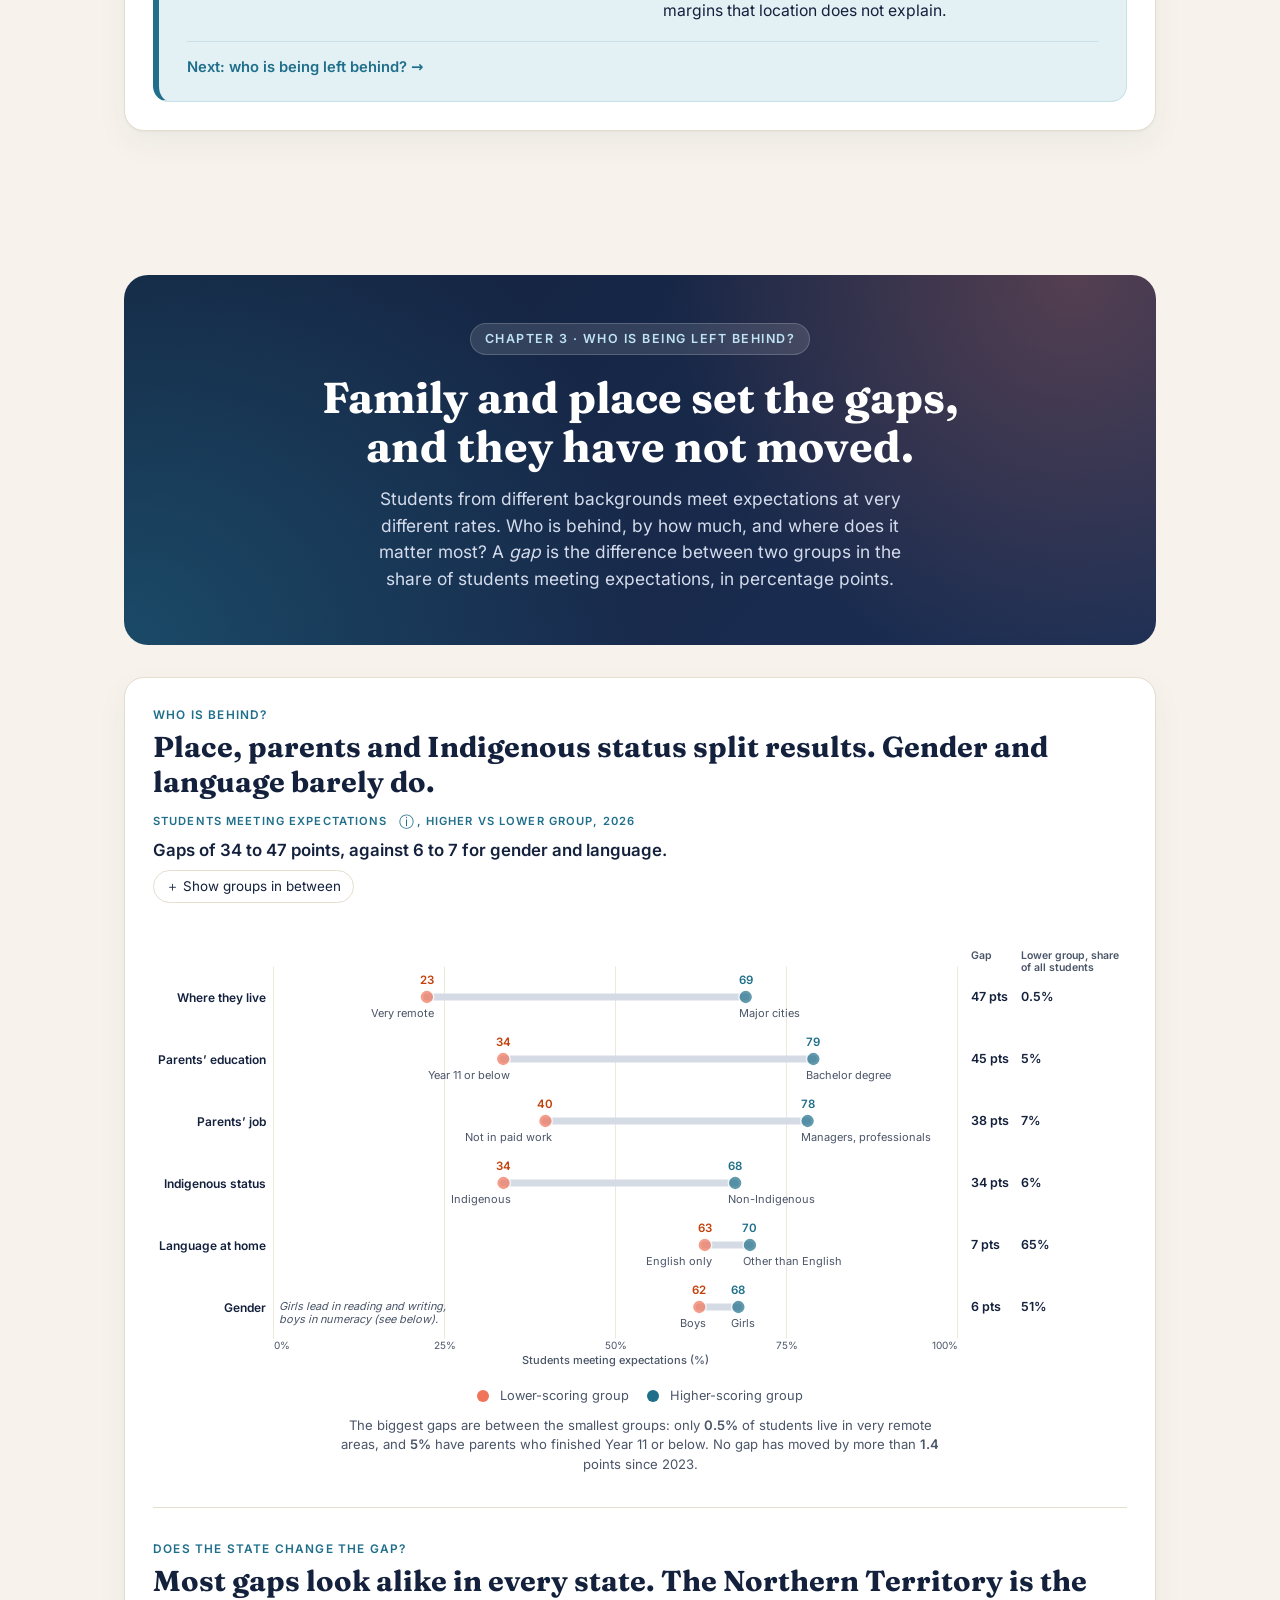
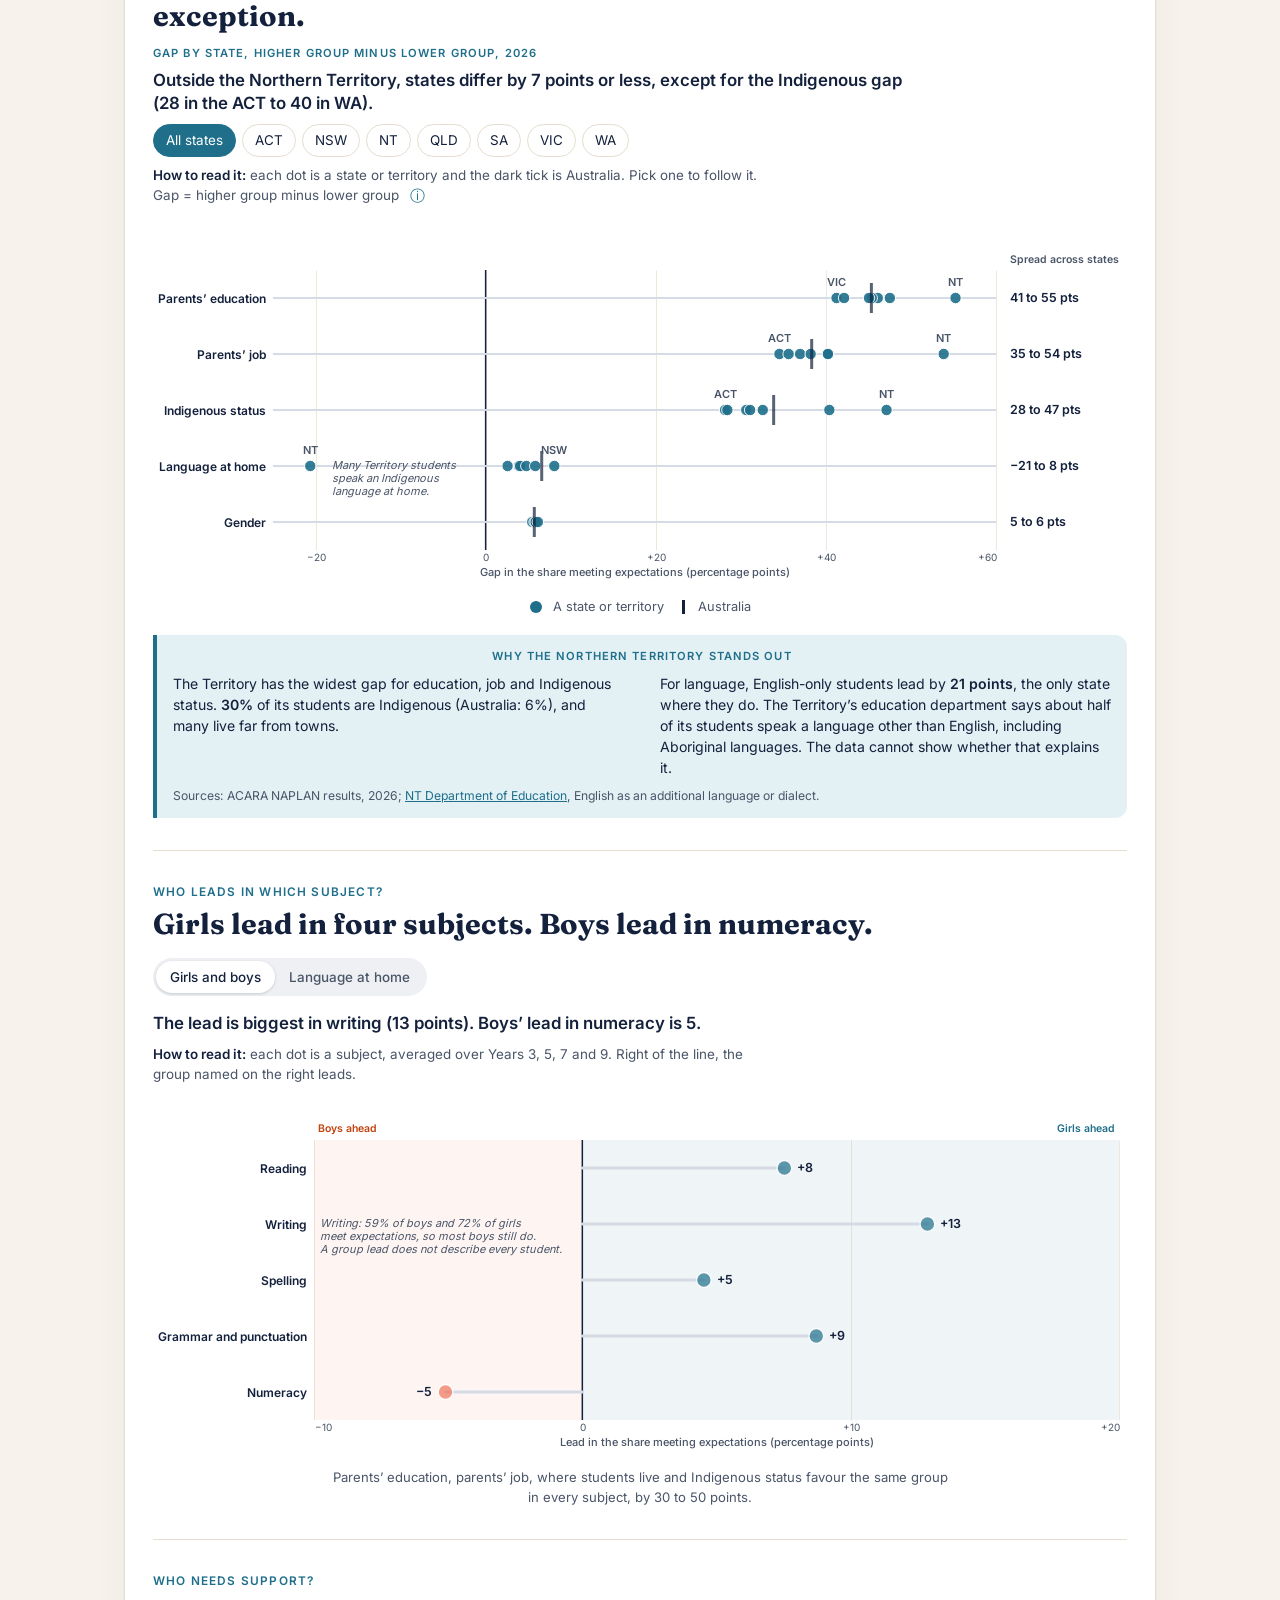
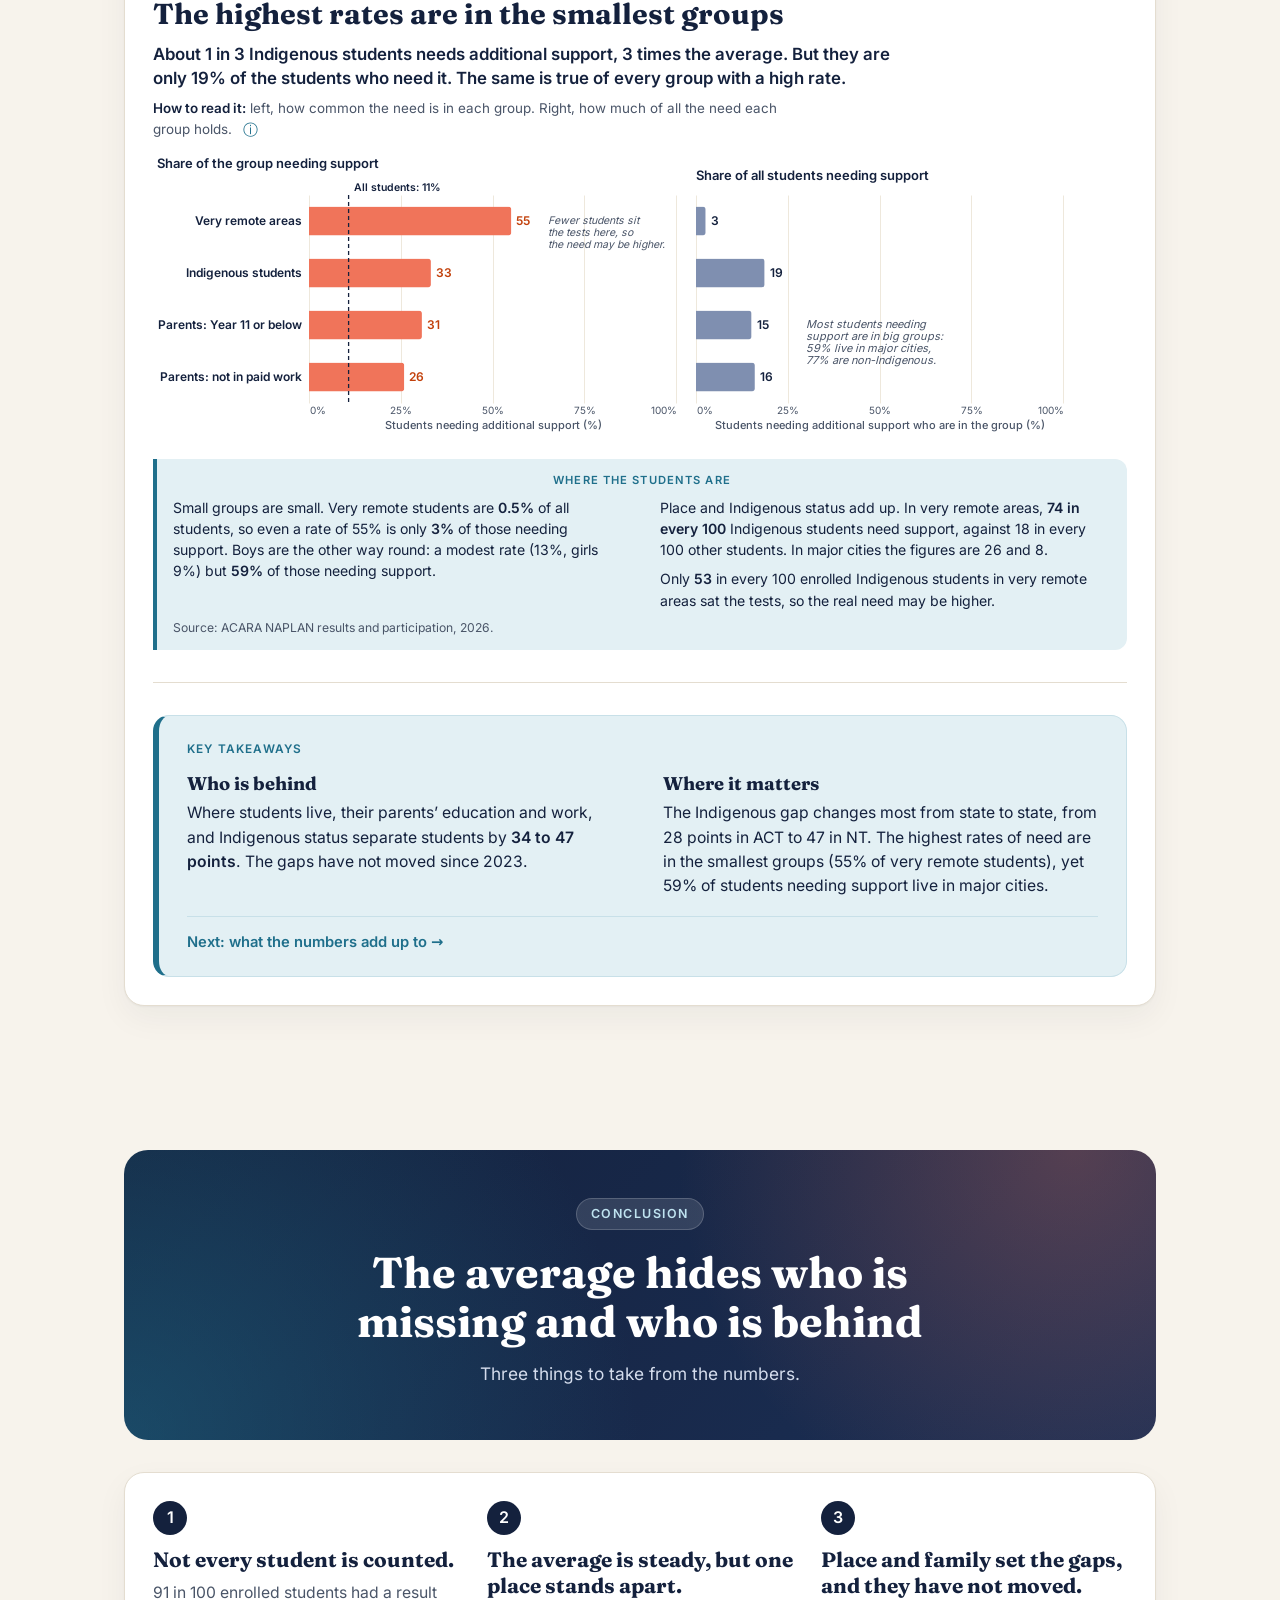
==== commit e25d559e: "Update legend chapter 0" ====
--- a/index.html
+++ b/index.html
@@ -128,7 +128,7 @@
           <div>
             <div class="div-legend">
               <span class="lg"><i class="lg-sq" style="background:#7b5ea7"></i>Withdrawn</span>
-              <span class="lg"><i class="lg-sq" style="background:#a9c7d6"></i>No result (excused or didn’t attempt)</span>
+              <span class="lg"><i class="lg-sq" style="background:#a9c7d6"></i>No result</span>
               <span class="lg"><i class="lg-sq" style="background:#f0745a"></i>Absent</span>
               <span class="lg" id="c0-dash-key" hidden><i class="lg-dash"></i>Australia</span>
             </div>
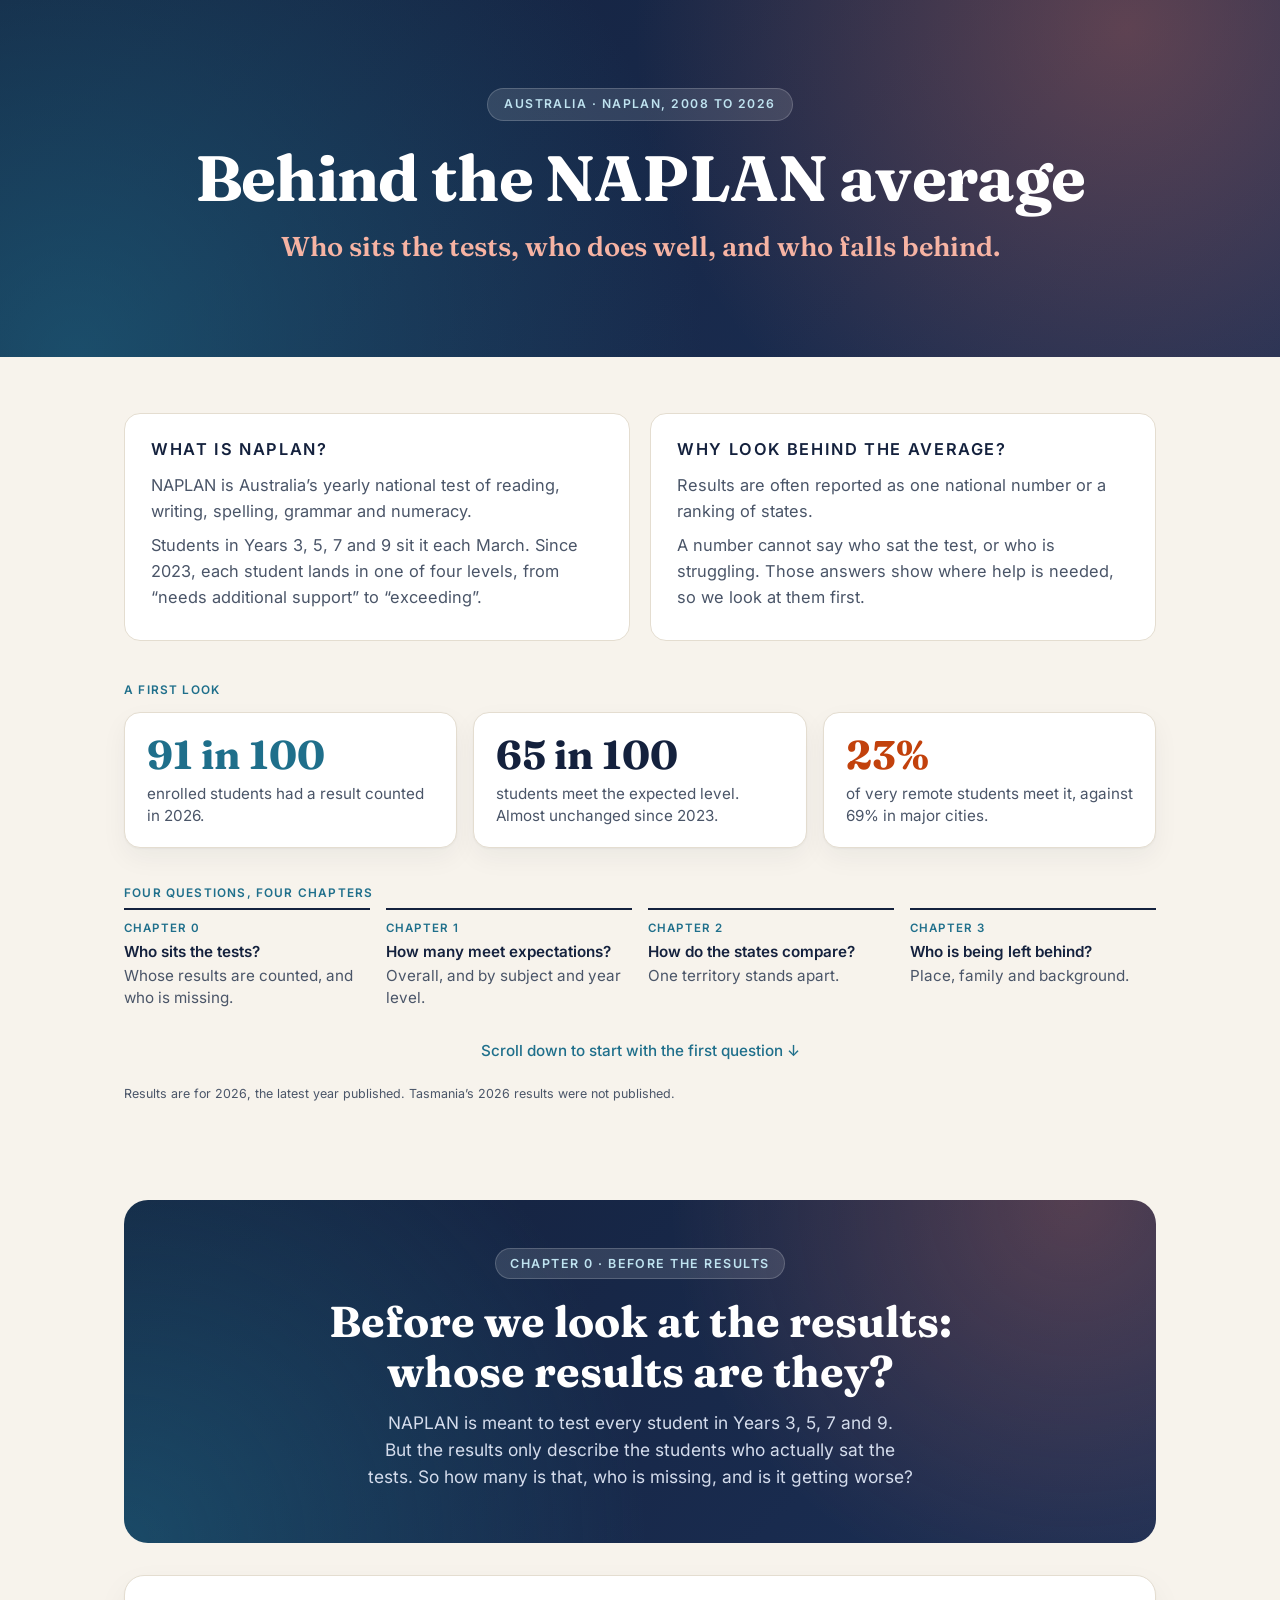
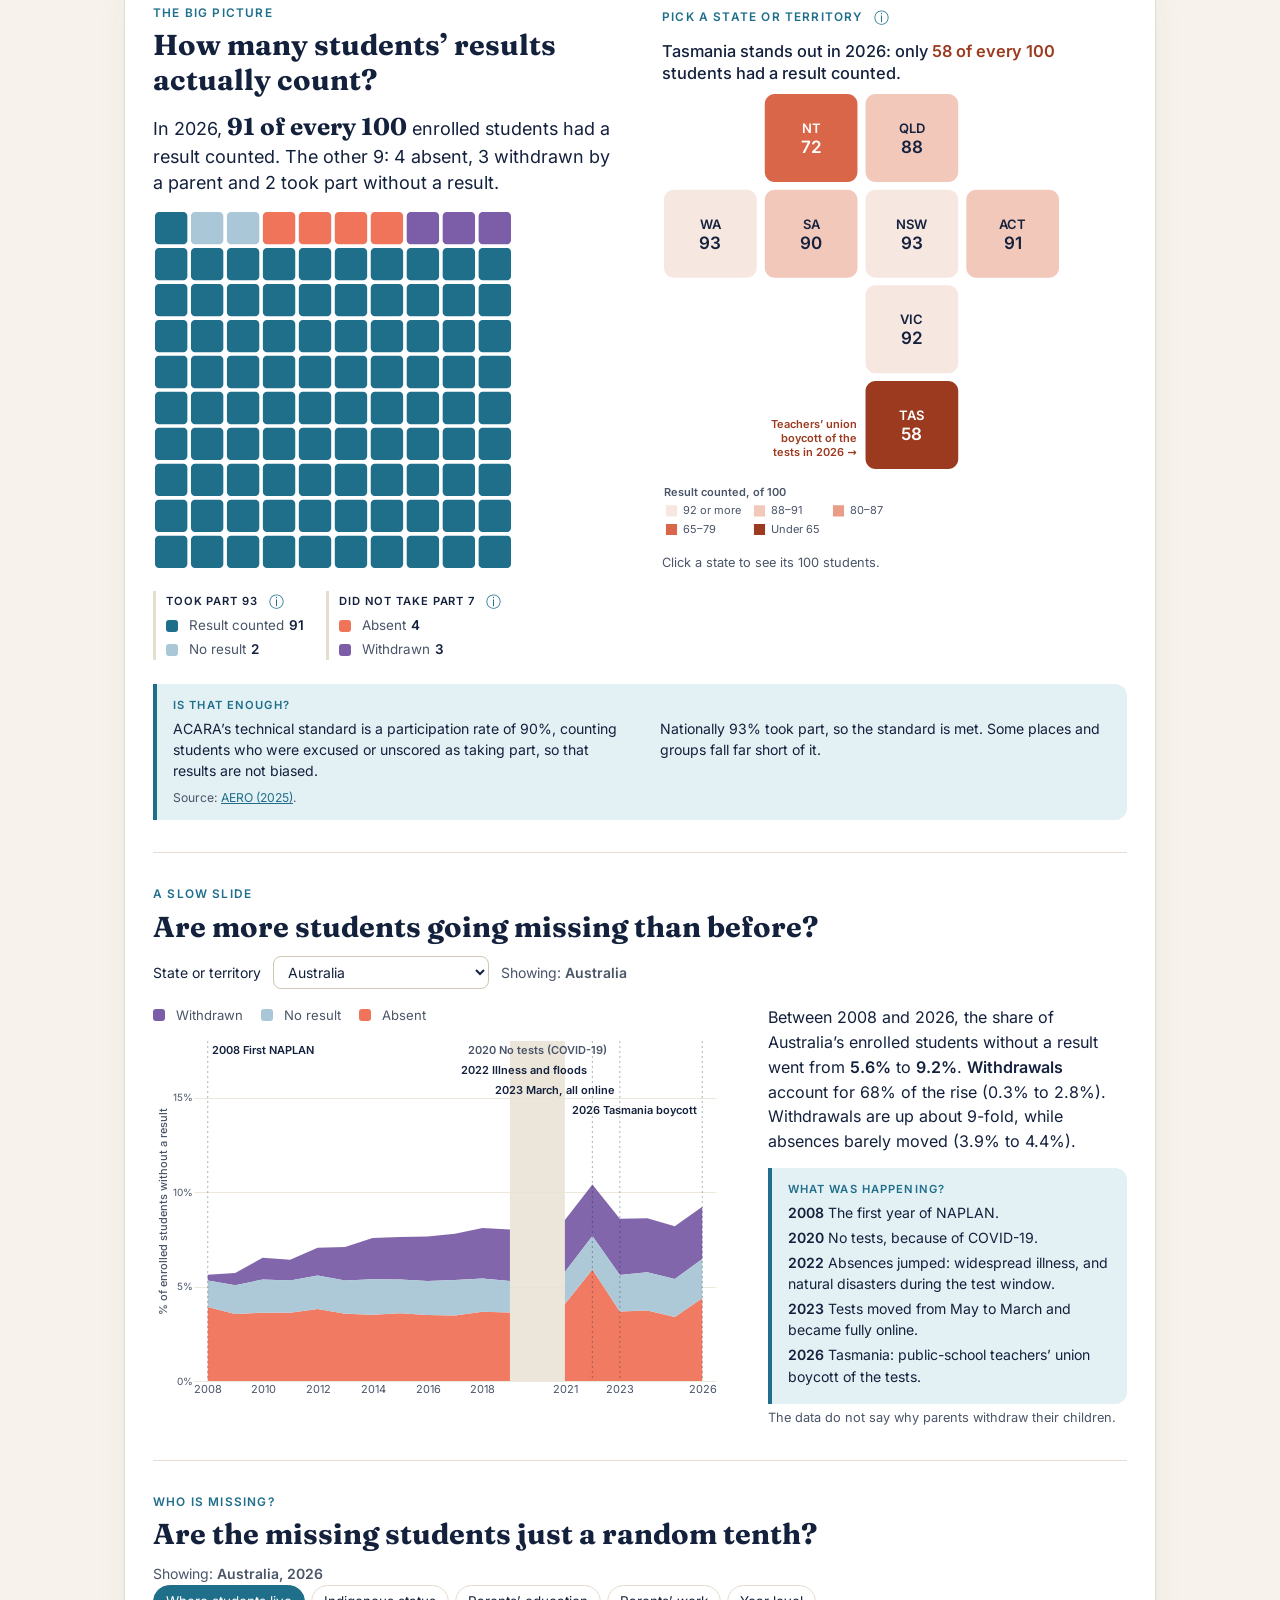
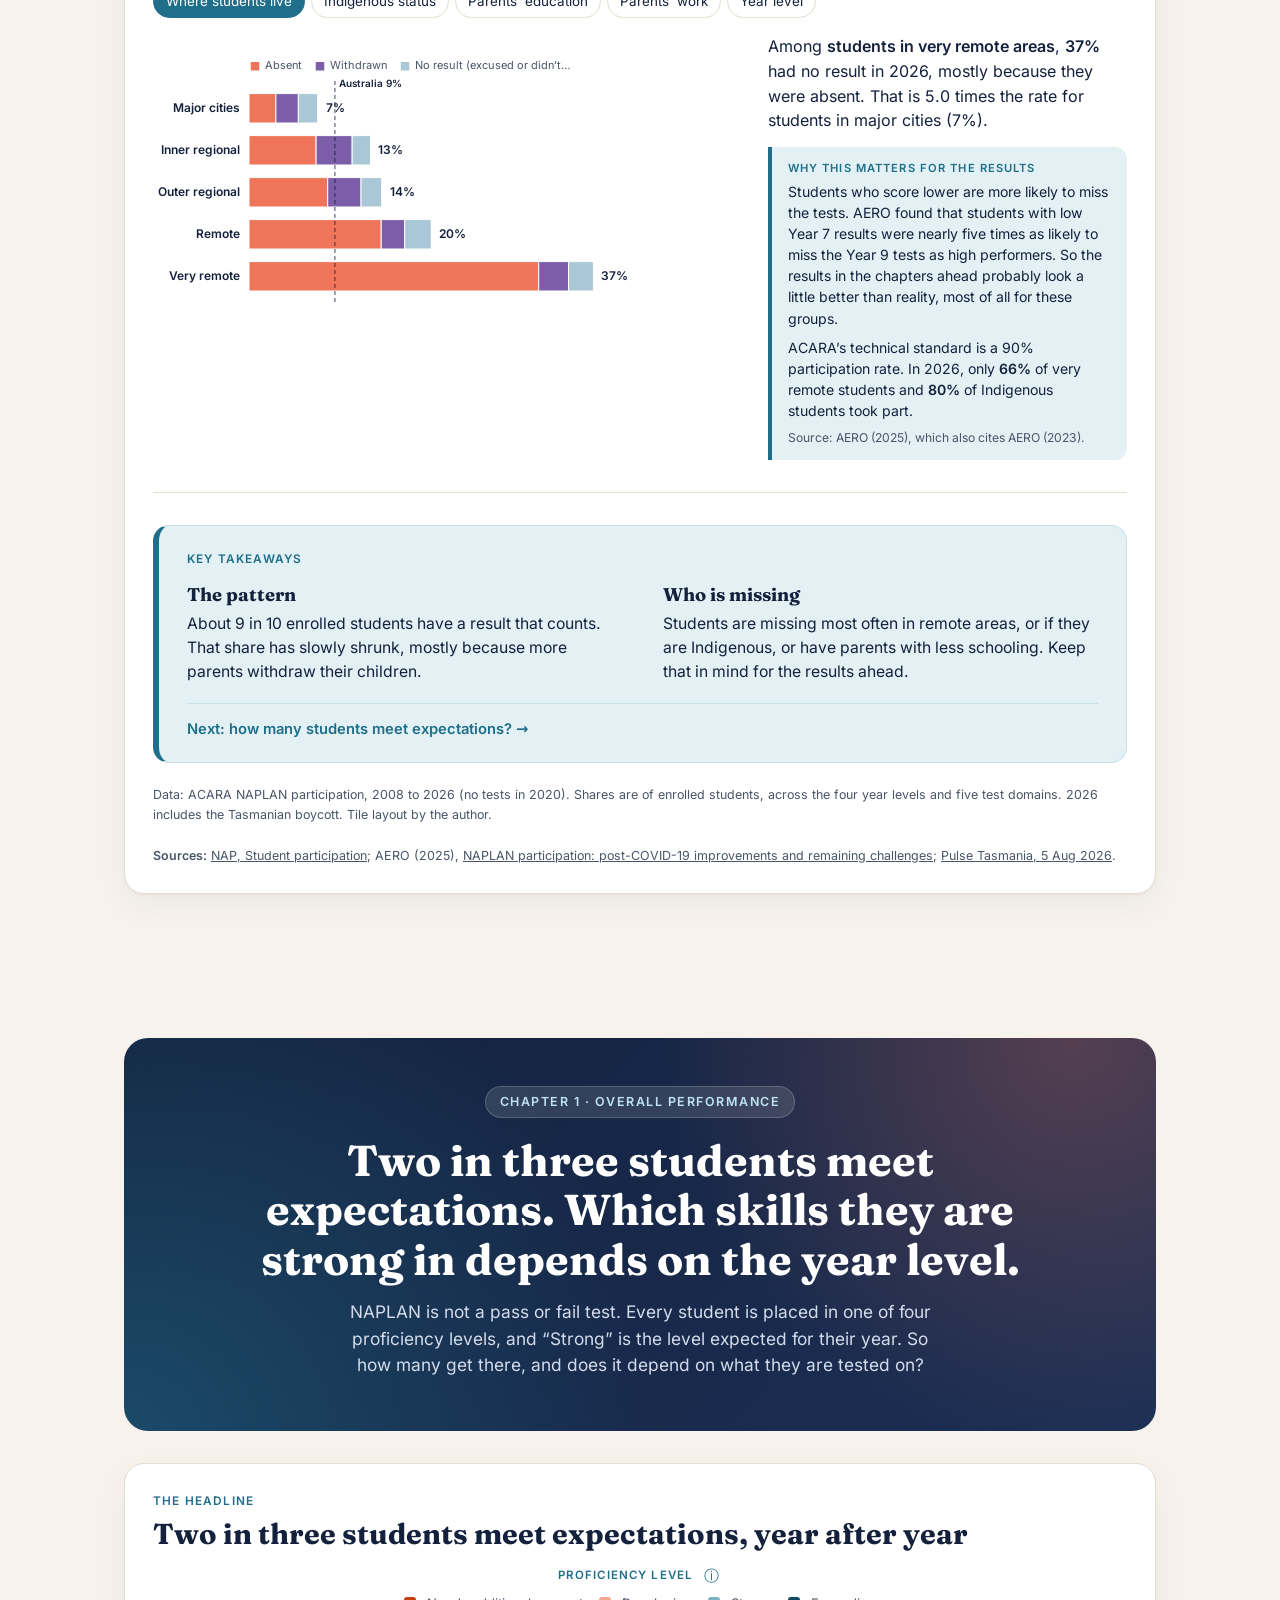
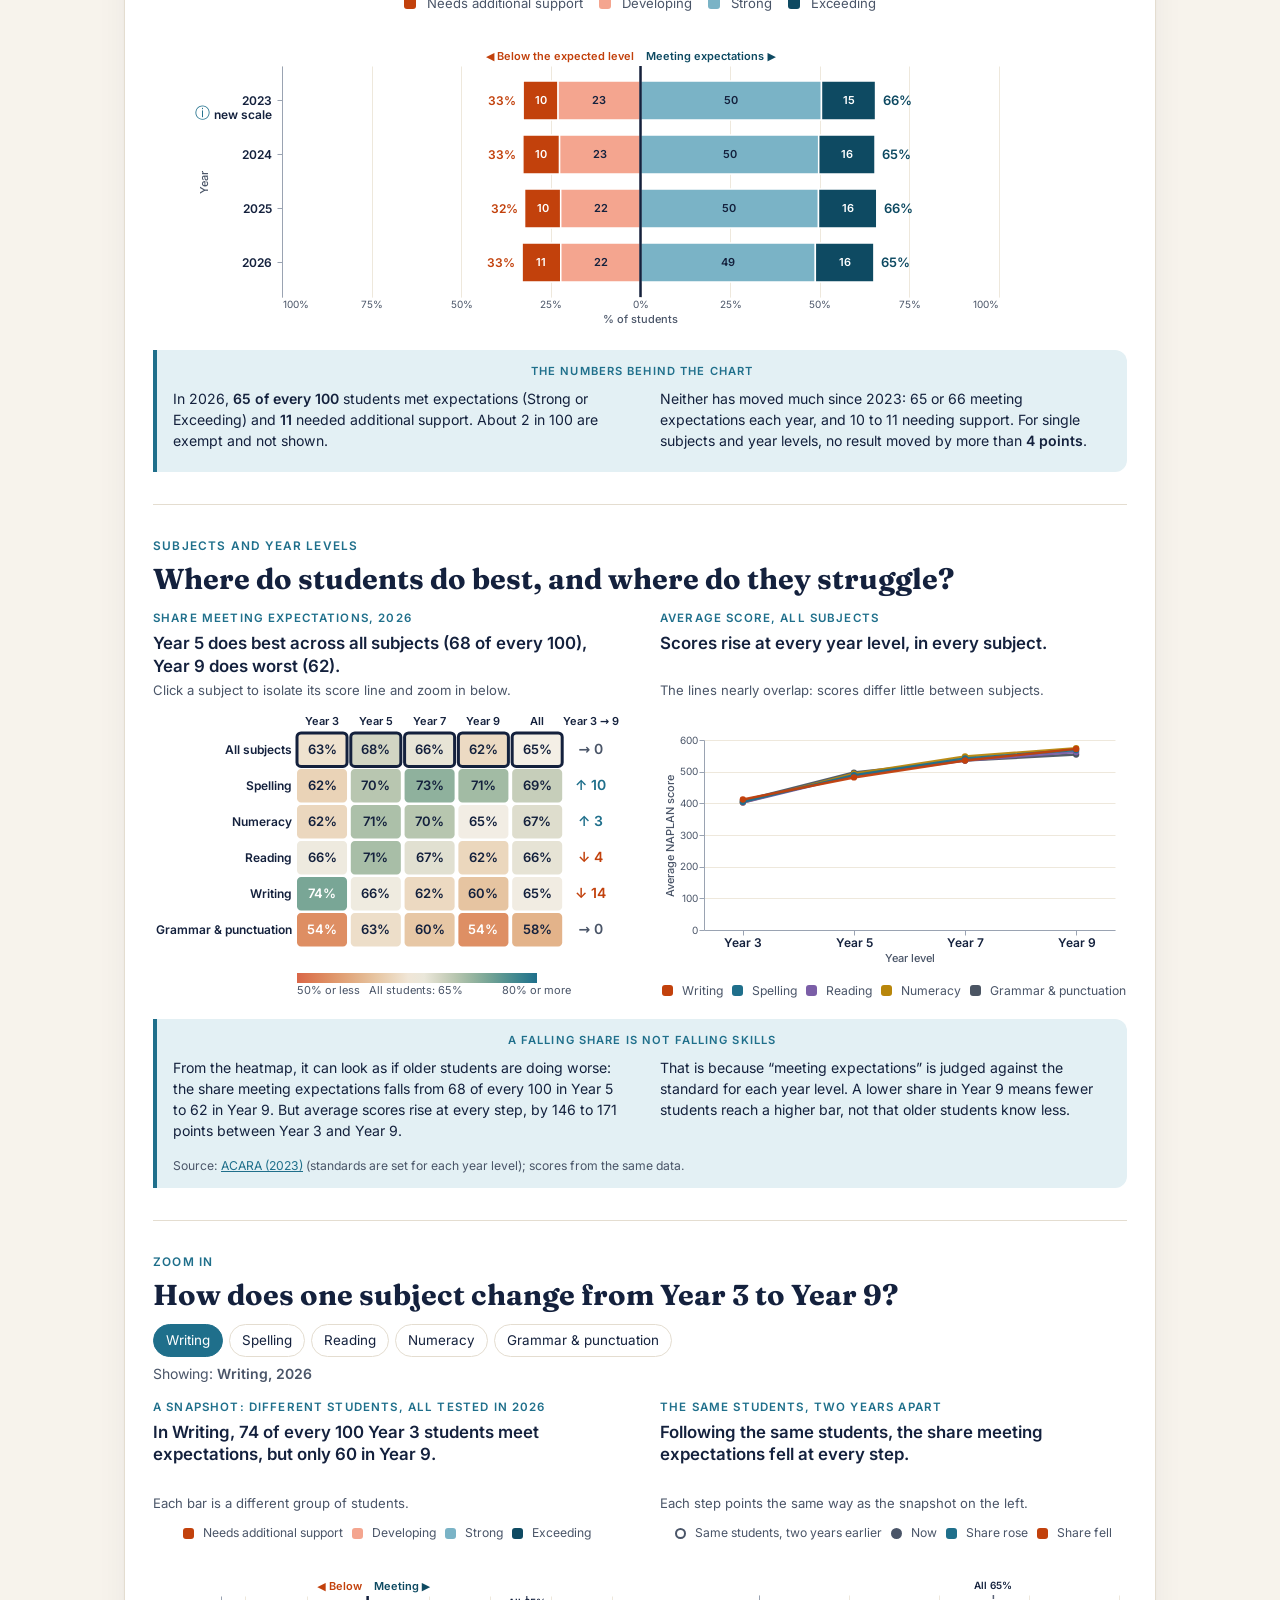
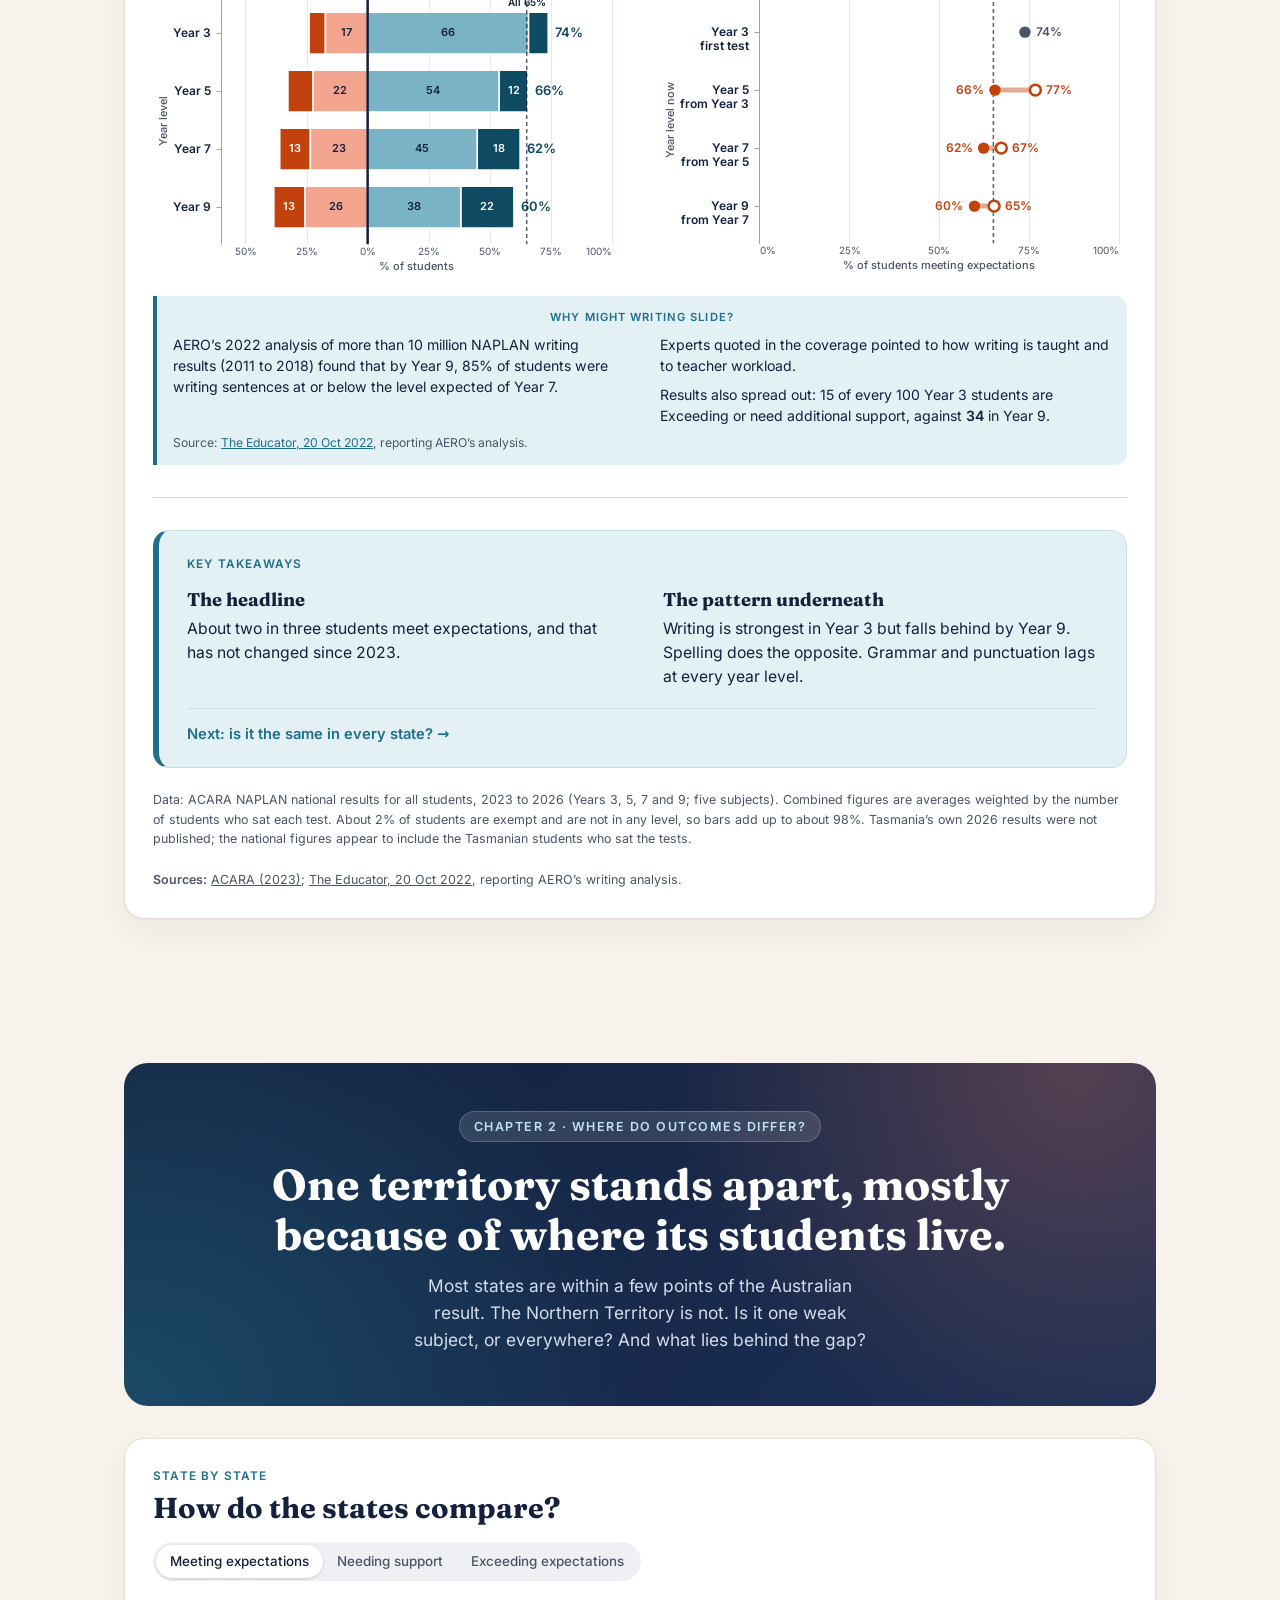
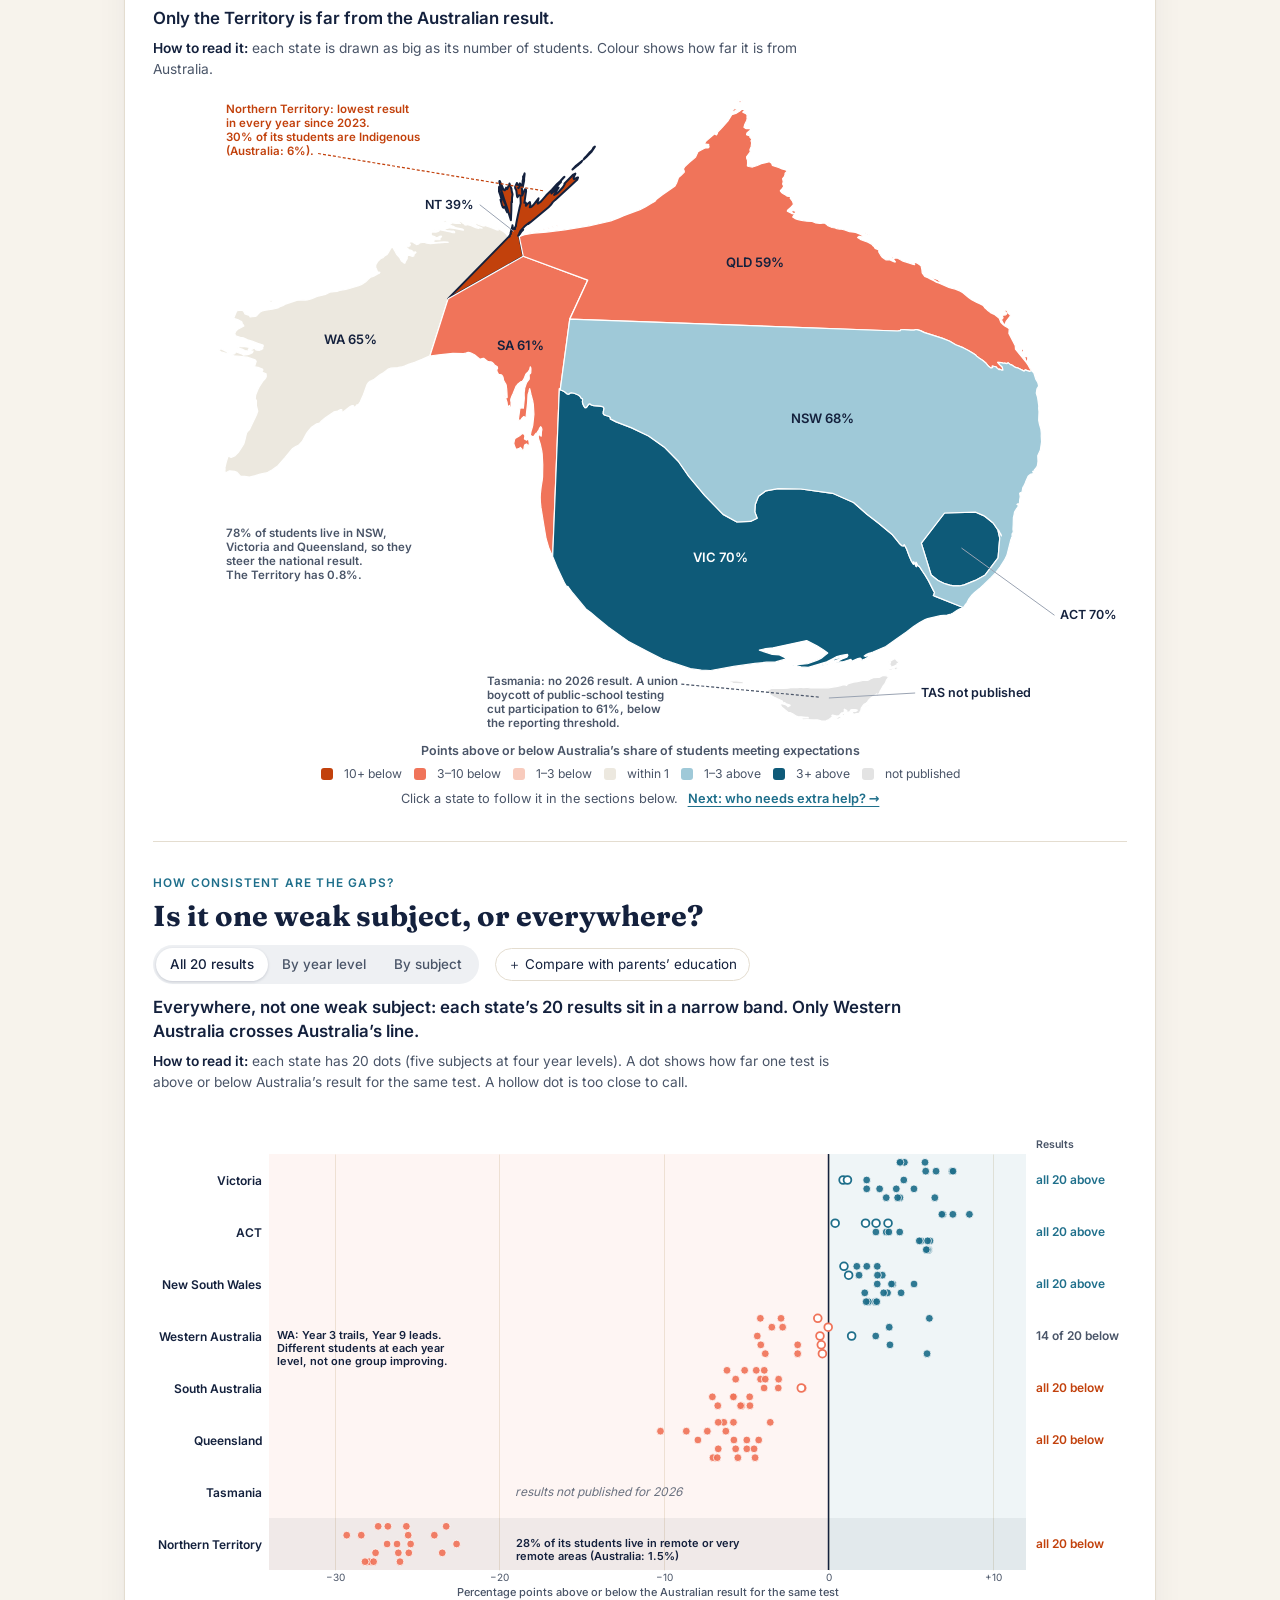
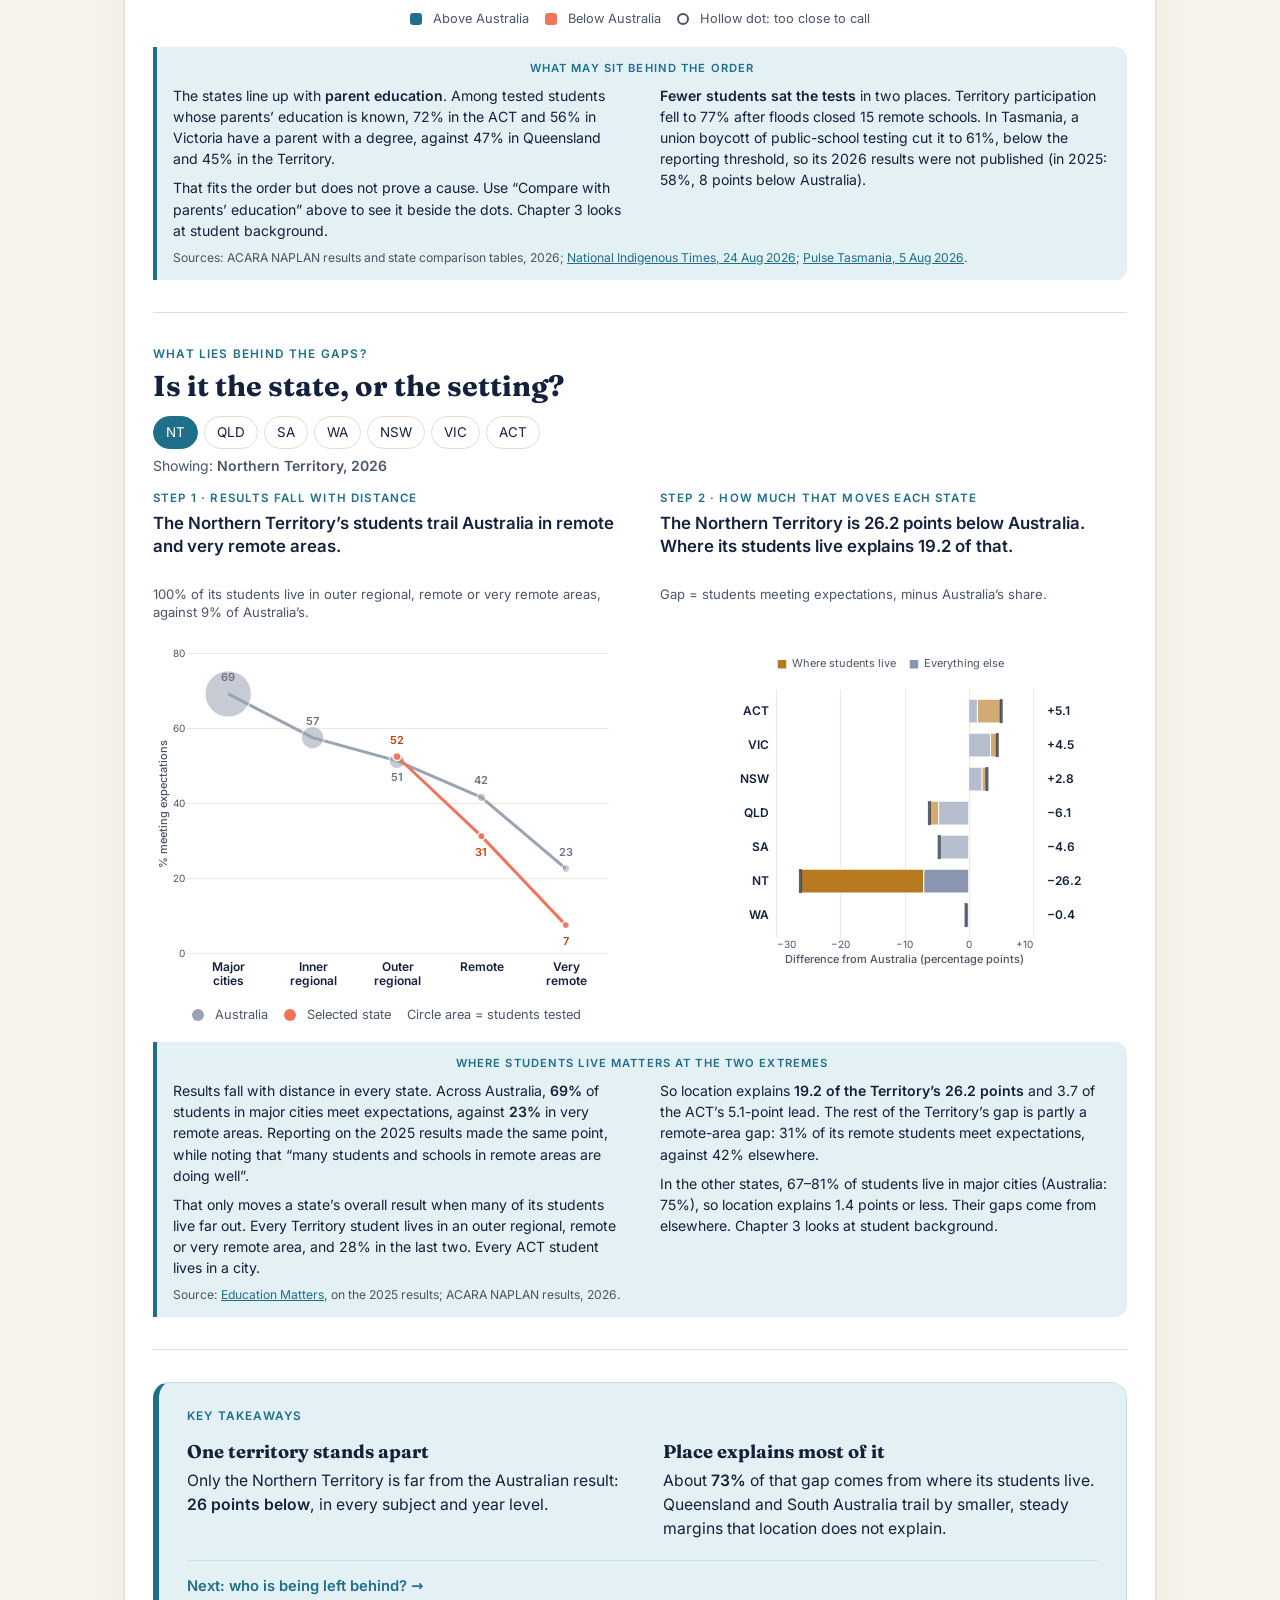
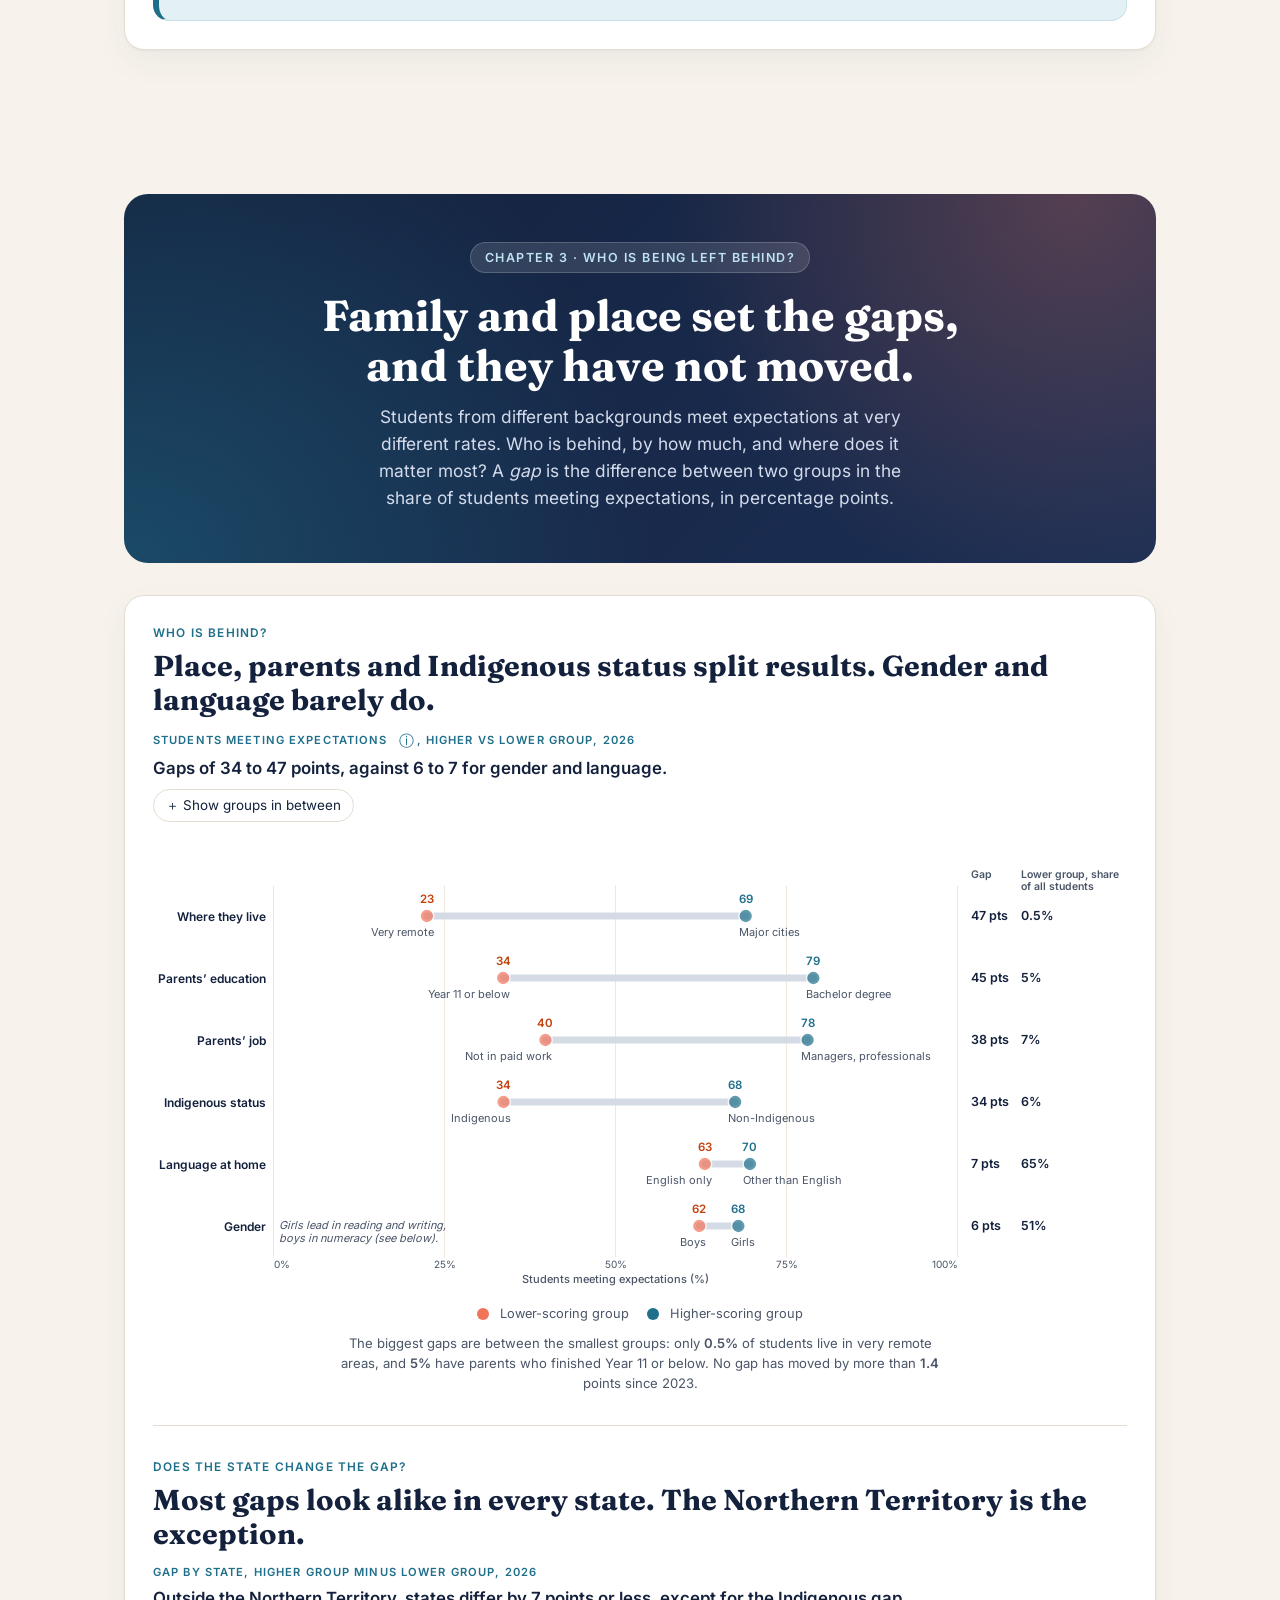
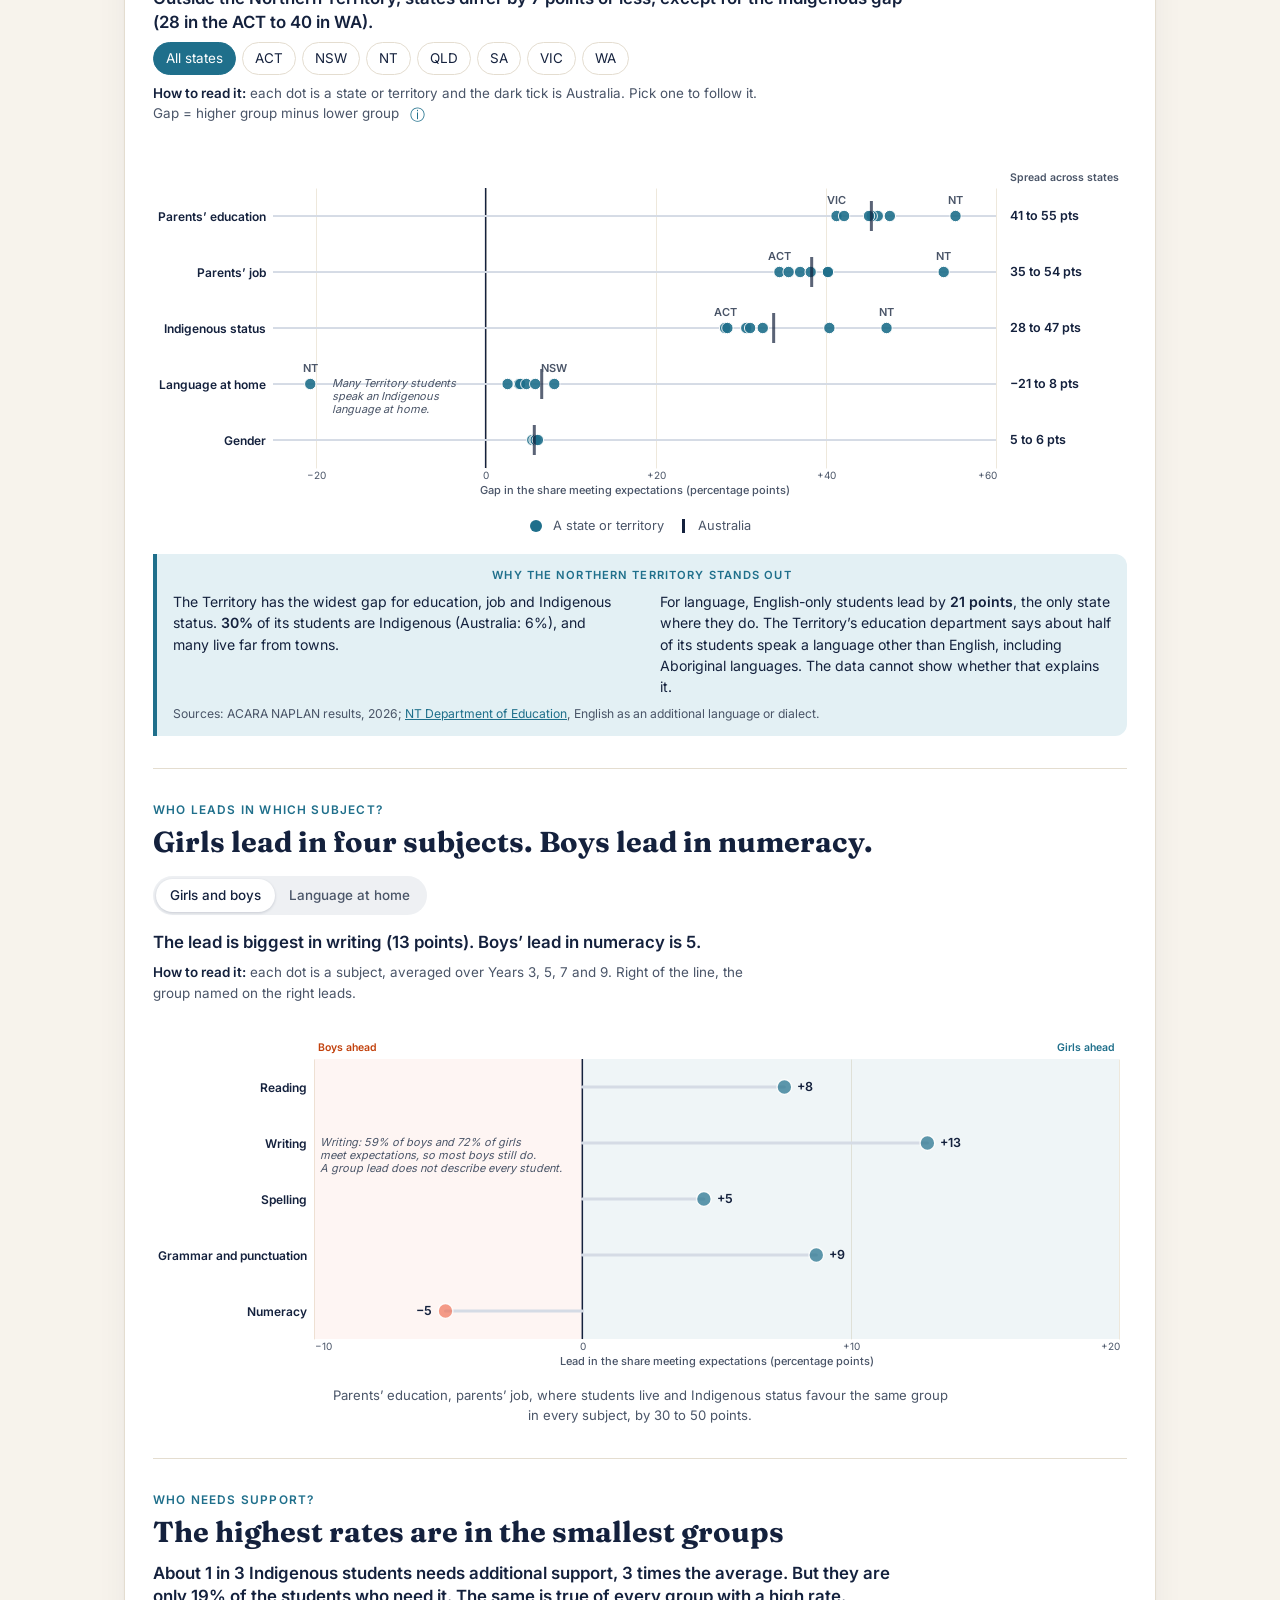
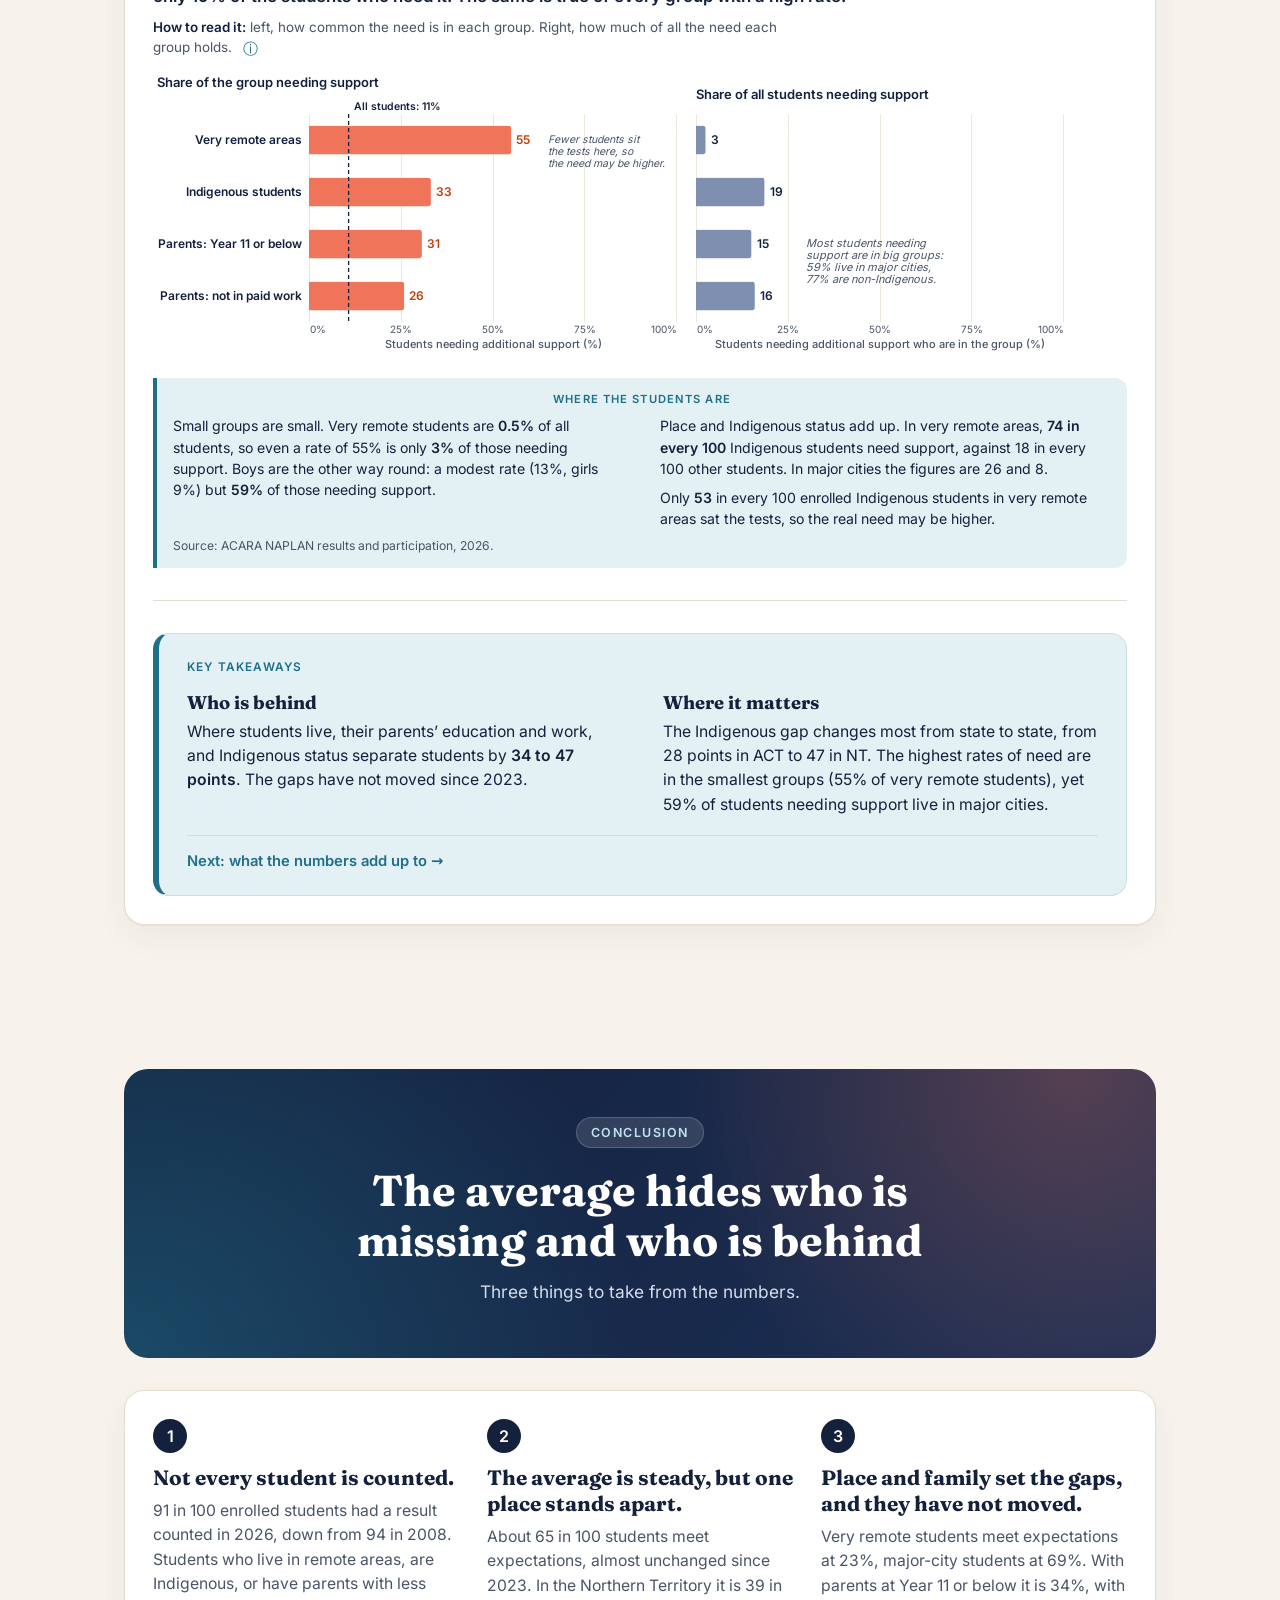
==== commit 6d12dc28: "Remove try this hint" ====
--- a/index.html
+++ b/index.html
@@ -183,7 +183,7 @@
       <p class="footnote sources"><b>Sources:</b> <a href="https://nap.edu.au/naplan/for-schools/student-participation">NAP, Student participation</a>; AERO (2025), <a href="https://www.edresearch.edu.au/research/analytical-insights-papers/naplan-participation-post-covid-19-improvements-and-remaining-challenges">NAPLAN participation: post-COVID-19 improvements and remaining challenges</a>; <a href="https://pulsetasmania.com.au/news/tasmania-has-no-naplan-results-after-unions-test-boycott/">Pulse Tasmania, 5 Aug 2026</a>.</p>
     </div>
 
-    <p class="hint"><strong>Try this:</strong> click Tasmania, then the Northern Territory, then Queensland. Each loses students for a different reason.</p>
+    <!-- <p class="hint"><strong>Try this:</strong> click Tasmania, then the Northern Territory, then Queensland. Each loses students for a different reason.</p> -->
   </section>
 
   <!-- ============ CHAPTER 1 · OVERALL PERFORMANCE ============ -->
@@ -280,7 +280,7 @@
       <p class="footnote sources"><b>Sources:</b> <a href="https://www.acara.edu.au/docs/default-source/media-releases/naplan-proficiency-standards-media-release-2023-02-10.pdf">ACARA (2023)</a>; <a href="https://www.theeducatoronline.com/k12/news/tackling-the-writing-slump-in-australias-schools/281237">The Educator, 20 Oct 2022</a>, reporting AERO’s writing analysis.</p>
     </div>
 
-    <p class="hint"><strong>Try this:</strong> click Spelling, then Writing, in the zoom chart. The blue side grows with age for one and shrinks for the other.</p>
+    <!-- <p class="hint"><strong>Try this:</strong> click Spelling, then Writing, in the zoom chart. The blue side grows with age for one and shrinks for the other.</p> -->
   </section>
 
   <!-- ============ CHAPTER 2 · GEOGRAPHIC DIFFERENCES ============ -->
